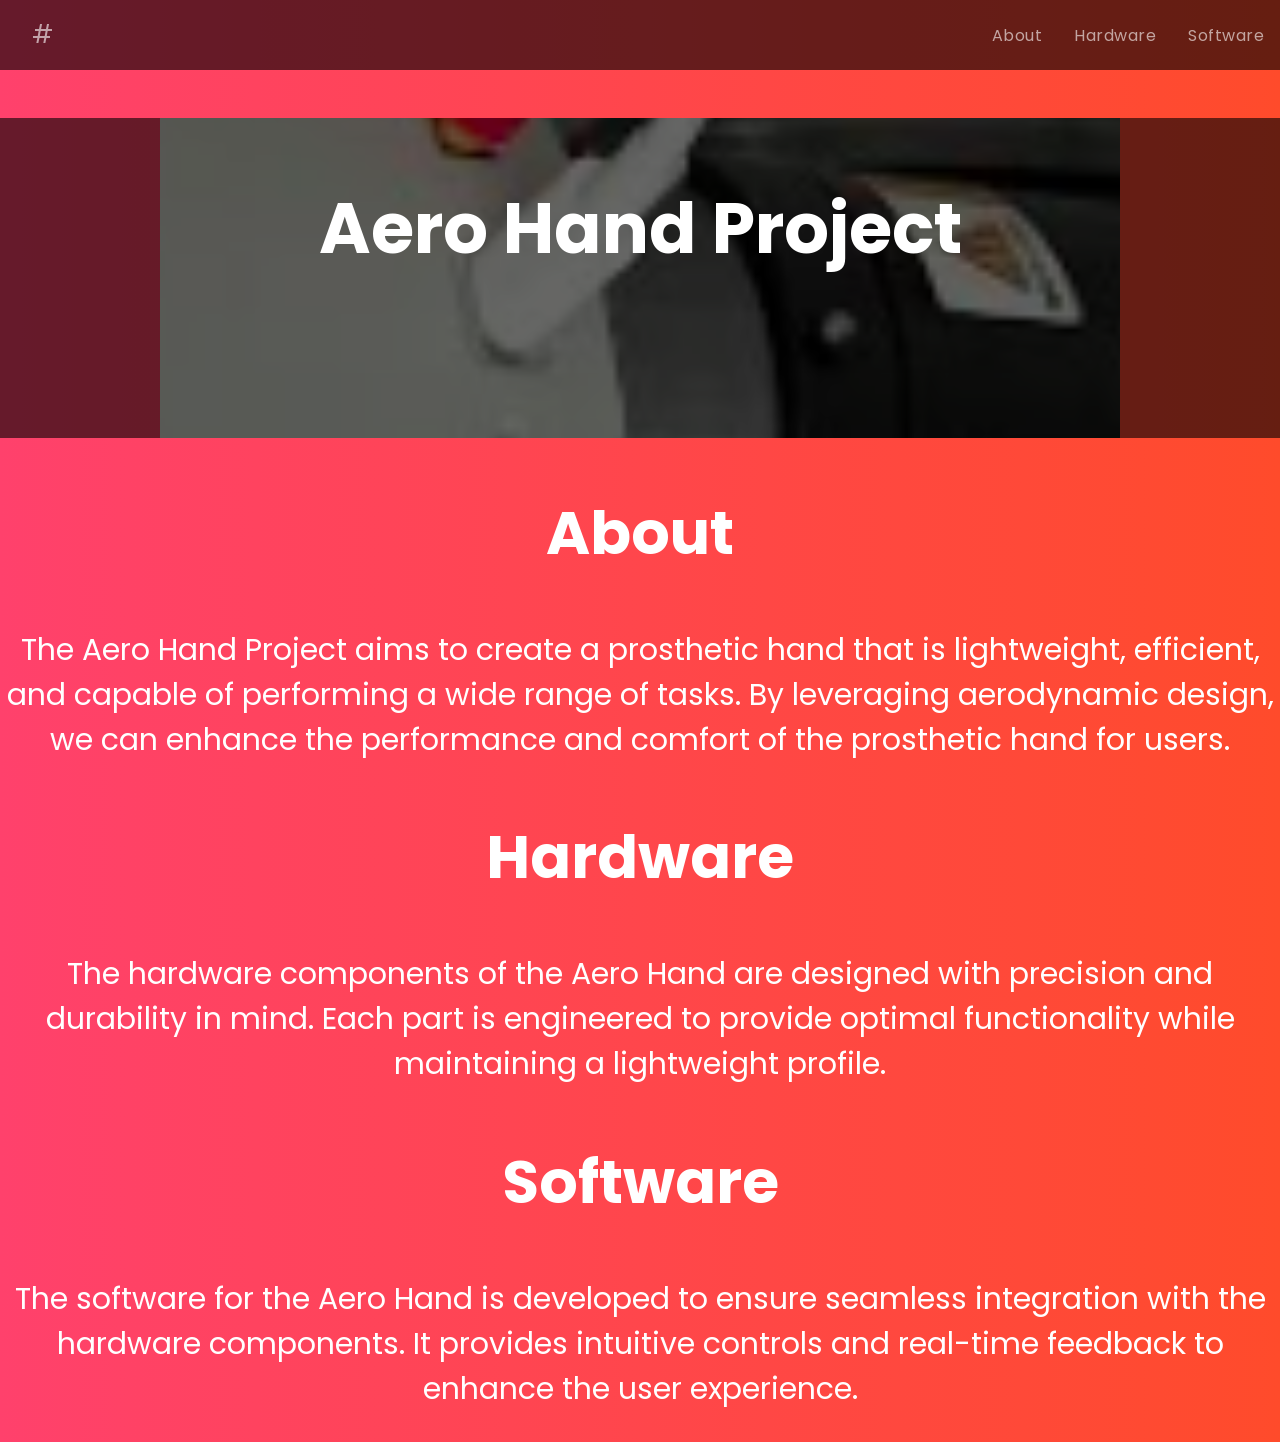
==== website/index.html @ 08313e7b "Create website" ====
<!DOCTYPE html>
<html lang="en">

<head>
    <meta charset="UTF-8">
    <meta name="viewport" content="width=device-width, initial-scale=1.0">
    <title>Aero Hand Project</title>

    <link rel="preconnect" href="https://fonts.googleapis.com">
    <link rel="preconnect" href="https://fonts.gstatic.com" crossorigin>
    <link
        href="https://fonts.googleapis.com/css2?family=Poppins:ital,wght@0,100;0,200;0,300;0,400;0,500;0,600;0,700;0,800;0,900;1,100;1,200;1,300;1,400;1,500;1,600;1,700;1,800;1,900&display=swap"
        rel="stylesheet">

    <link rel="stylesheet" href="./public/styles.css">
</head>

<body>
    <nav class="navbar">
        <a href="#" class="logo">#</a>

        <div class="hamburger">
            <div class="bar bar-one"></div>
            <div class="bar bar-two"></div>
            <div class="bar bar-three"></div>
        </div>

        <div class="navbar-links">
            <ul>
                <li><a href="#about" class="nav-link">About</a></li>
                <li><a href="#hardware" class="nav-link">Hardware</a></li>
                <li><a href="#software" class="nav-link ">Software</a></li>
            </ul>
        </div>
    </nav>

    <div class="body-container">
        <section class="head-container">
            <h1>Aero Hand Project</h1>
        </section>

        <section class="content-container" id="about">
            <h2>About</h2>
            <p>The Aero Hand Project aims to create a prosthetic hand that is lightweight, efficient, and capable of
                performing a wide range of tasks. By leveraging aerodynamic design, we can enhance the performance and
                comfort of the prosthetic hand for users.</p>
        </section>

        <section class="content-container" id="hardware">
            <h2>Hardware</h2>
            <p>The hardware components of the Aero Hand are designed with precision and durability in mind. Each part is
                engineered to provide optimal functionality while maintaining a lightweight profile.</p>
        </section>

        <section class="content-container" id="software">
            <h2>Software</h2>
            <p>The software for the Aero Hand is developed to ensure seamless integration with the hardware components.
                It provides intuitive controls and real-time feedback to enhance the user experience.</p>
        </section>
    </div>
</body>

</html>
---- website/public/styles.css ----
body {
  text-align: center;
  margin: 0;
  background: linear-gradient(to right, rgb(255, 65, 108), rgb(255, 75, 43));
  color: #fff;
  overflow-x: hidden;
  font-family: "Poppins", sans-serif;
}

.body-container {
  position: relative;
}

h1 {
  font-size: 7ch;
}

h2 {
  font-size: 6ch;
}

h3 {
  font-size: 3.5ch;
}

p {
  font-size: 3ch;
}

a {
  text-decoration: none;
}

.bold {
  font-weight: 600;
}

a.btn {
  padding: 0.5rem;
  border-radius: 0.5rem;
  transition: background 300ms ease-in;
}

.navbar {
  padding: 1rem 0;
  position: sticky;
  top: 0;
  left: 0;
  right: 0;
  z-index: 100;
  margin-bottom: 3rem;
  display: flex;
  justify-content: space-between;
  align-items: center;
  color: rgba(255, 255, 255, 0.6);
  background-color: rgba(0, 0, 0, 0.6);
}
.navbar .logo {
  font-size: 2.5ch;
  margin: 0 2rem;
  color: rgba(255, 255, 255, 0.6);
}
.navbar .logo:hover {
  color: #fff;
}
.navbar .logo:active {
  color: rgba(255, 255, 255, 0.6);
}
.navbar .navbar-links ul {
  margin: 0;
  padding: 0;
  display: flex;
}
.navbar .navbar-links ul li {
  letter-spacing: 0.5px;
  list-style: none;
}
.navbar .navbar-links ul li.active a {
  color: #fff;
}
.navbar .navbar-links ul li a {
  color: rgba(255, 255, 255, 0.6);
  padding: 0 1rem;
  transition: color 100ms ease-in;
}
.navbar .navbar-links ul li a:hover {
  color: #fff;
}

.hamburger {
  cursor: pointer;
  position: absolute;
  top: 1.3rem;
  right: 2rem;
  display: none;
  flex-direction: column;
  justify-content: space-between;
  width: 28px;
  height: 21px;
}
.hamburger .bar {
  height: 3px;
  width: 100%;
  background: rgba(255, 255, 255, 0.5);
}

@media (max-width: 1024px) {
  .hamburger {
    display: flex;
  }
  .navbar {
    flex-direction: column;
    align-items: flex-start;
  }
  .navbar-links {
    display: none;
    width: 100%;
  }
  .navbar-links ul {
    flex-direction: column;
    width: 100%;
  }
  .navbar-links ul li {
    letter-spacing: 0.5cm;
    text-align: center;
    margin: 0.5rem 0;
  }
  .navbar-links.burger-active {
    display: flex;
  }
}
.head-container {
  width: 100%;
  height: 20rem;
  position: relative;
  overflow: hidden;
}
.head-container::before {
  content: "";
  position: absolute;
  /* make very large so rotation covers all aspect ratios and view widths */
  top: -100%;
  left: -100%;
  width: 300%;
  height: 300%;
  background-image: url("./img/hand.png");
  background-repeat: no-repeat;
  background-size: cover;
  background-position: center center;
  transform: rotate(90deg);
  transform-origin: center;
  z-index: 0;
  pointer-events: none;
  will-change: transform;
}
.head-container {
  /* dark overlay above the image */
}
.head-container::after {
  content: "";
  position: absolute;
  inset: 0;
  background: rgba(0, 0, 0, 0.6);
  z-index: 1;
  pointer-events: none;
}
.head-container {
  /* ensure direct children render above the overlay */
}
.head-container > * {
  position: relative;
  z-index: 2;
}/*# sourceMappingURL=styles.css.map */
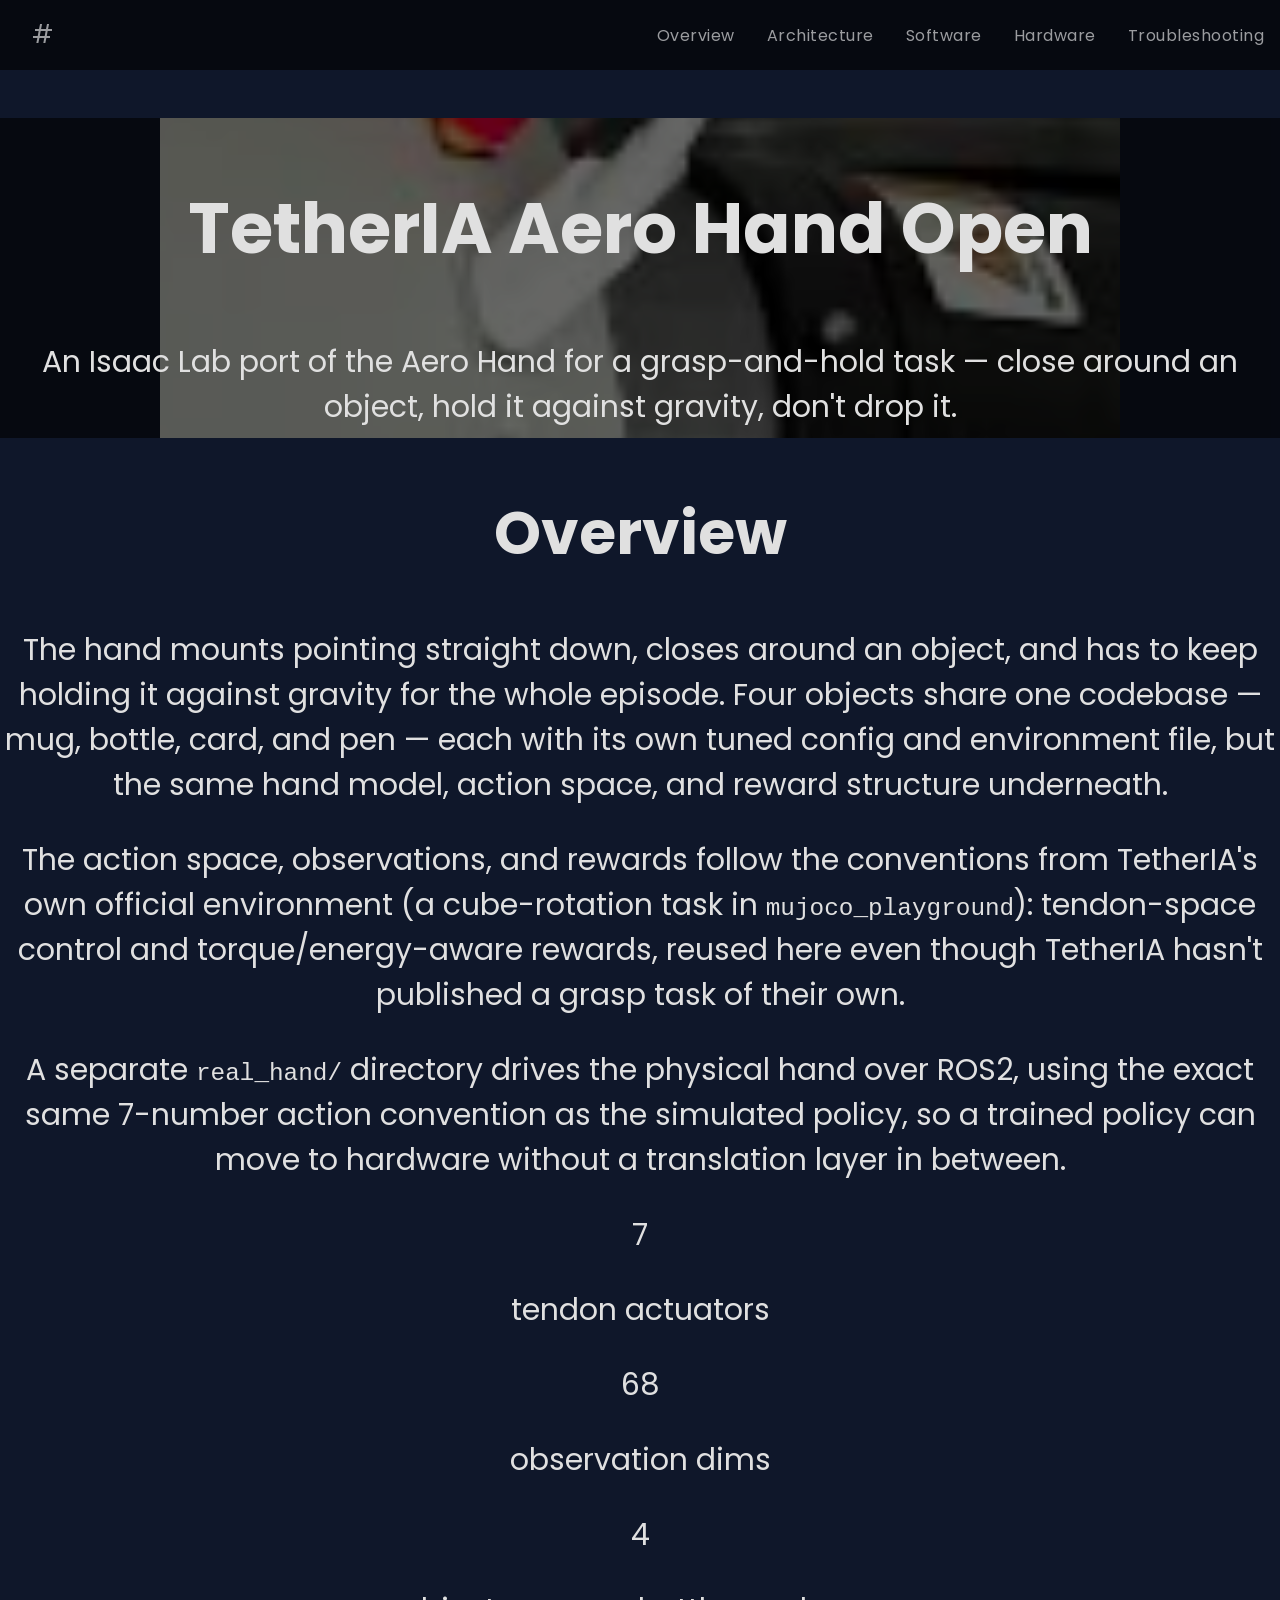
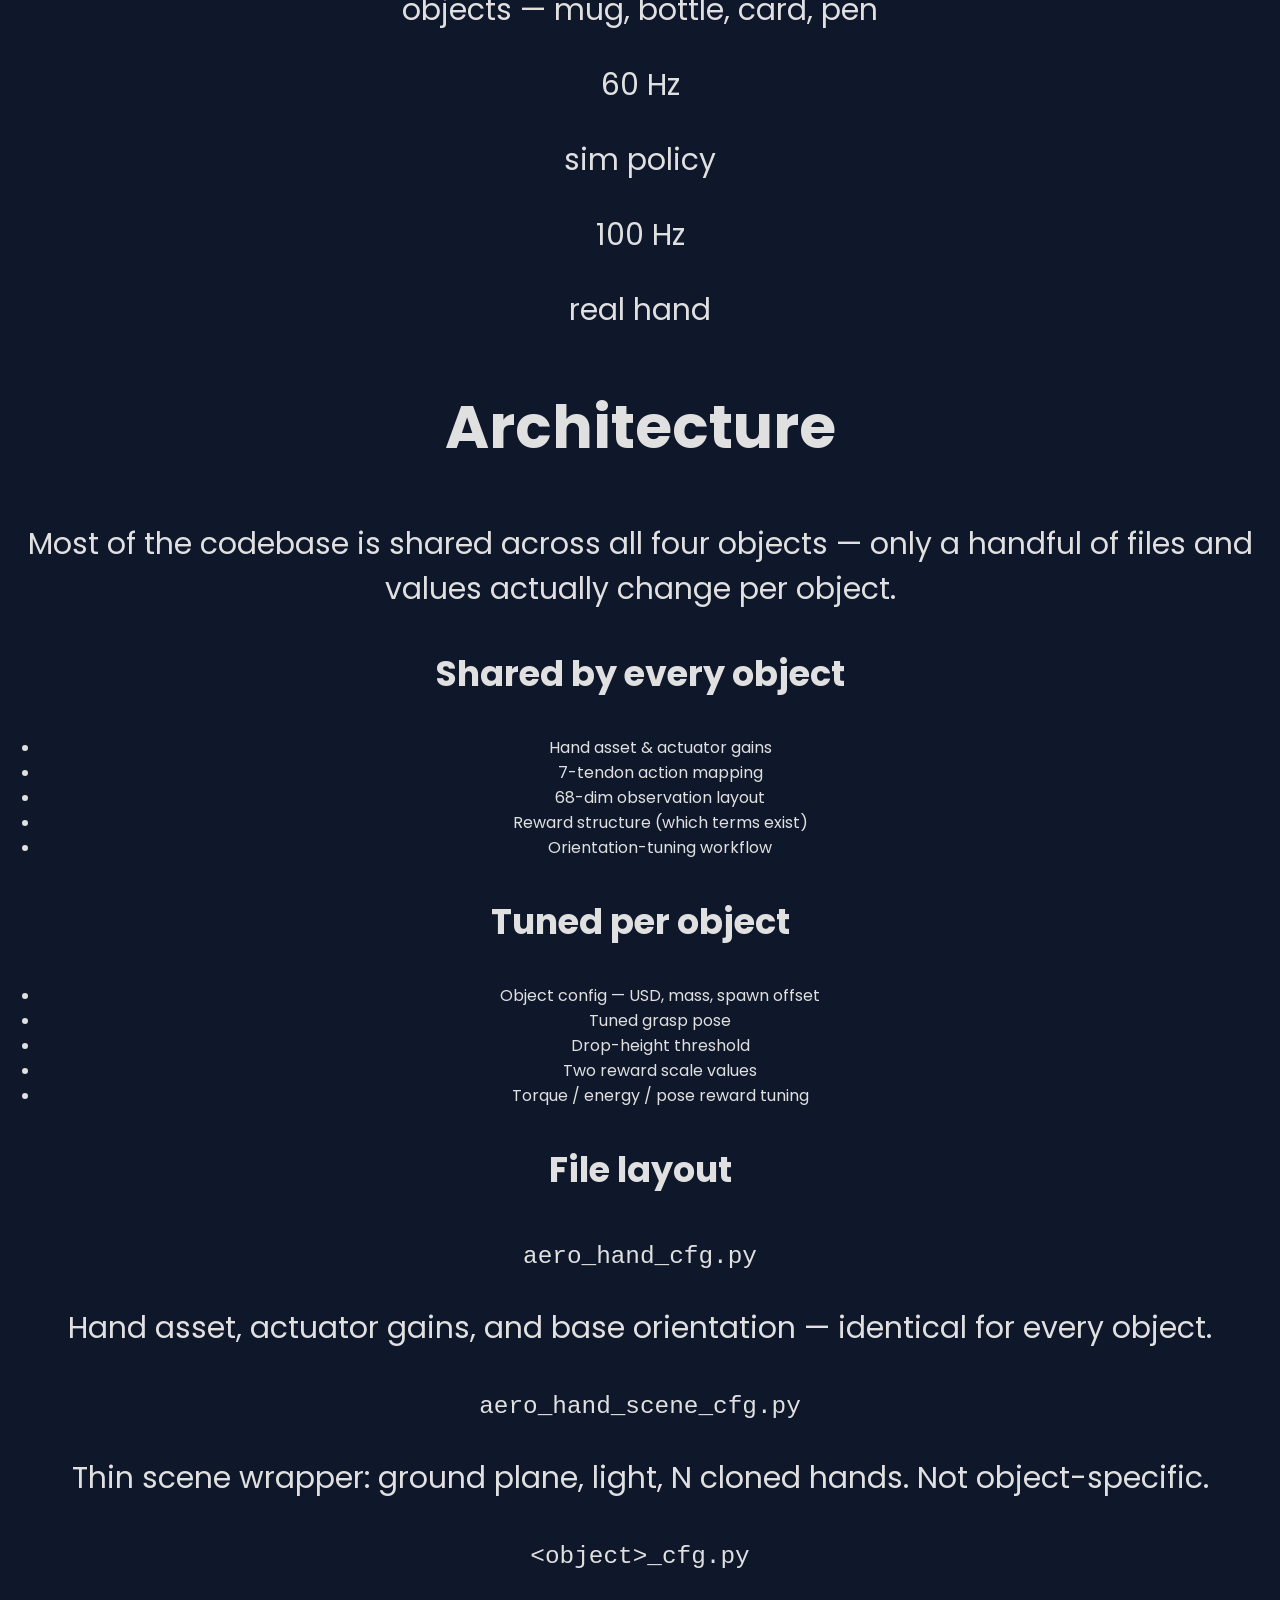
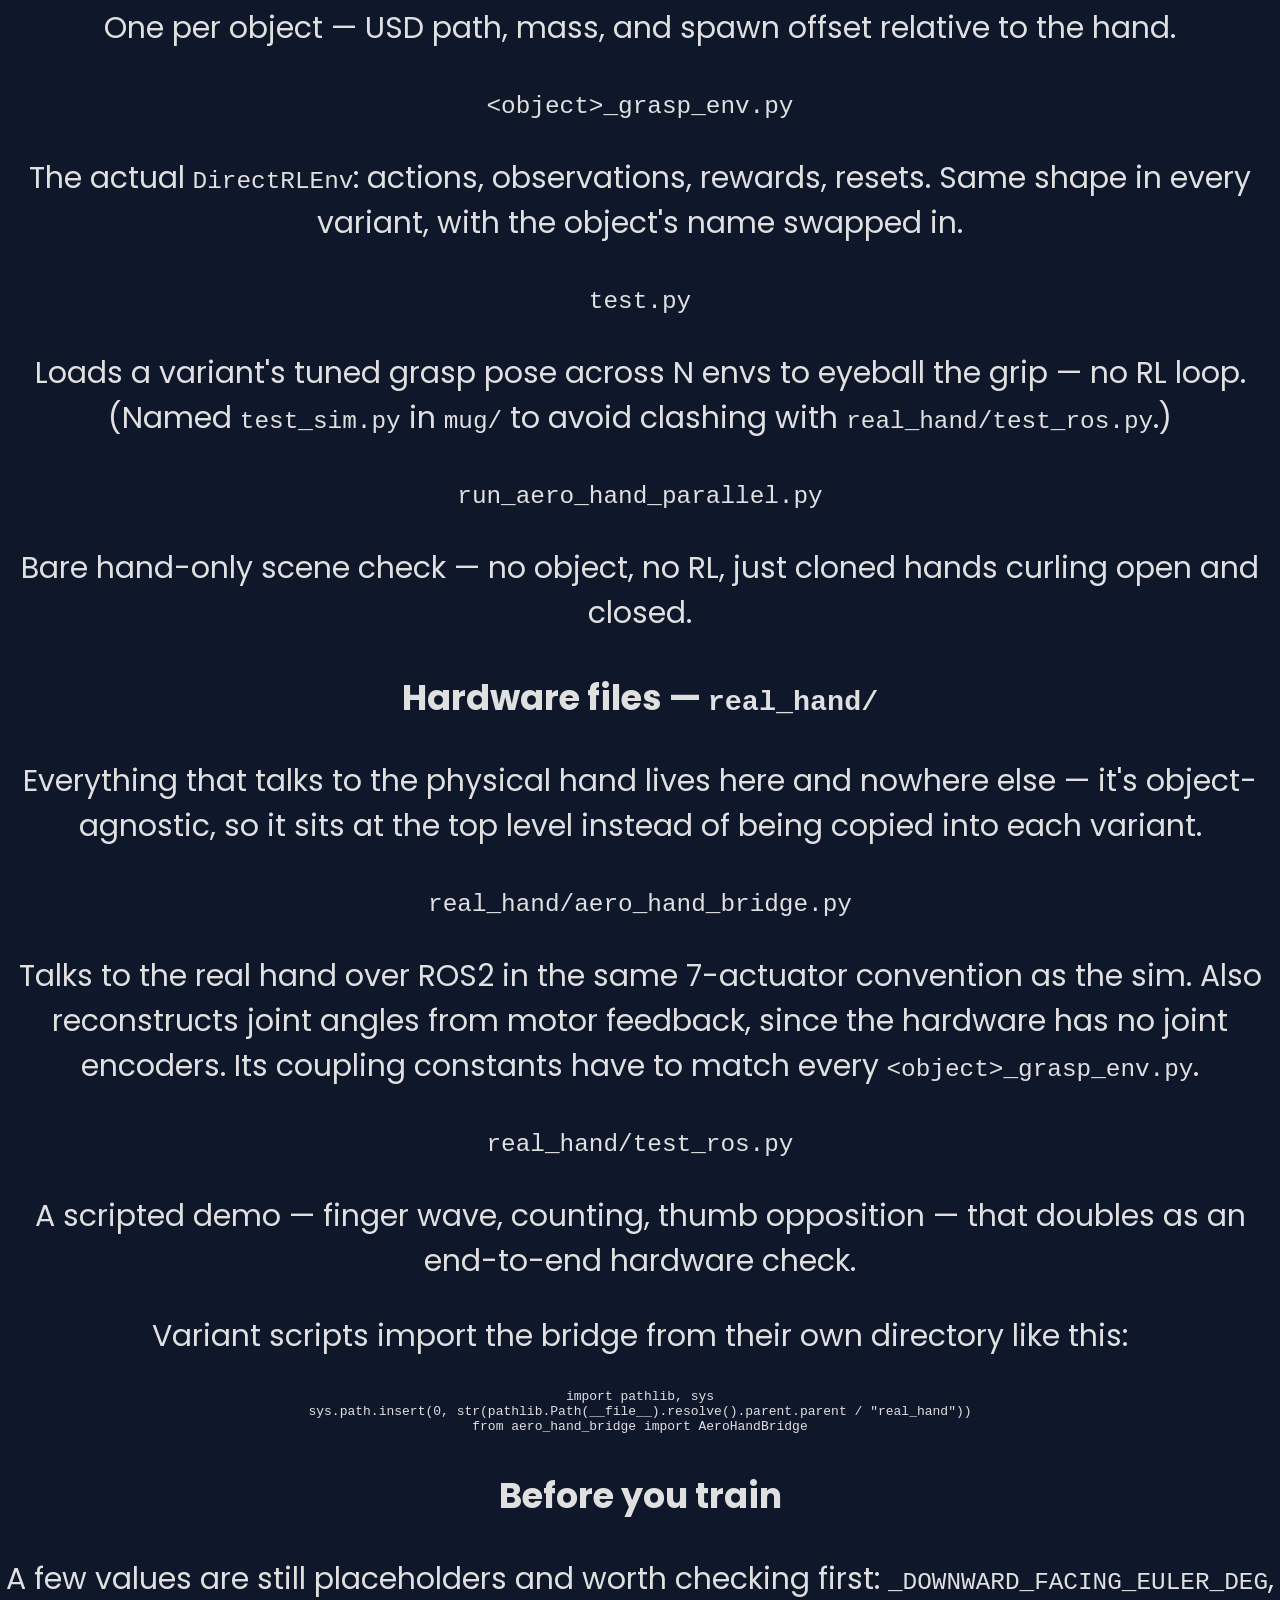
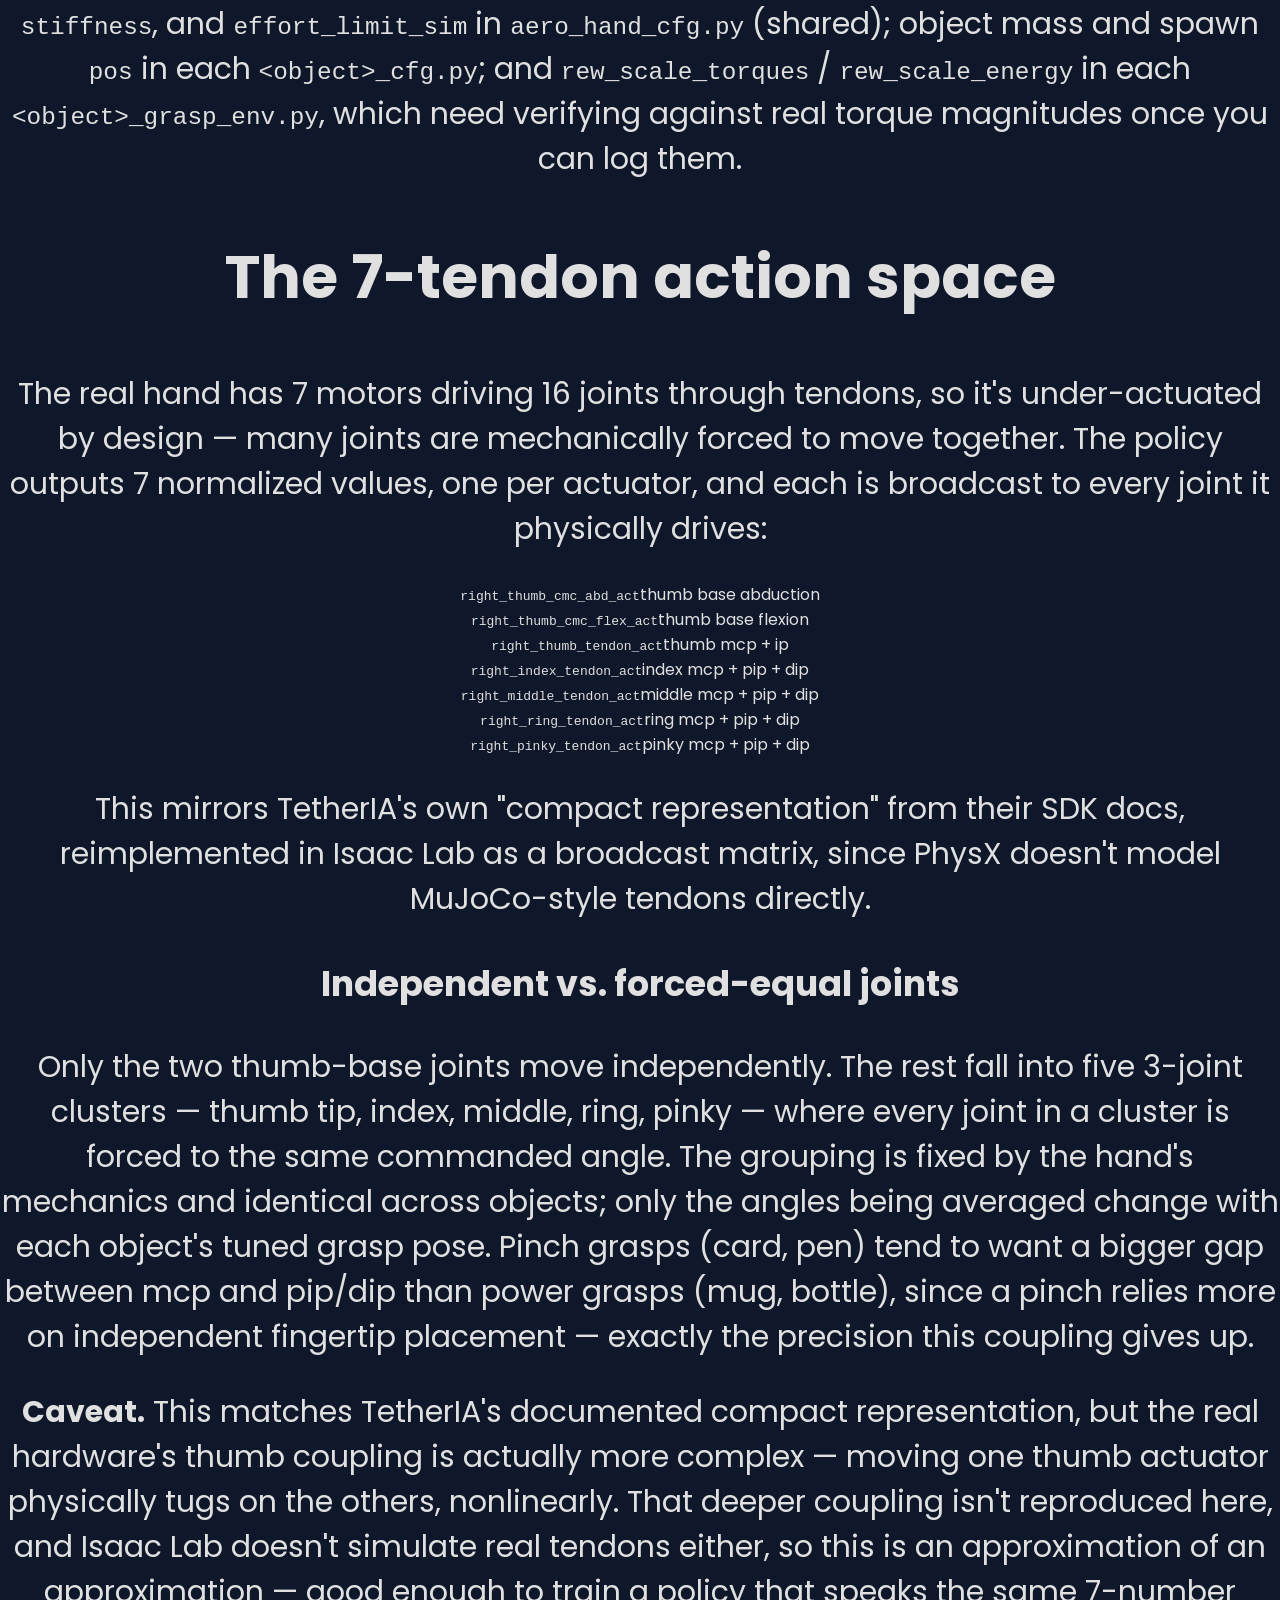
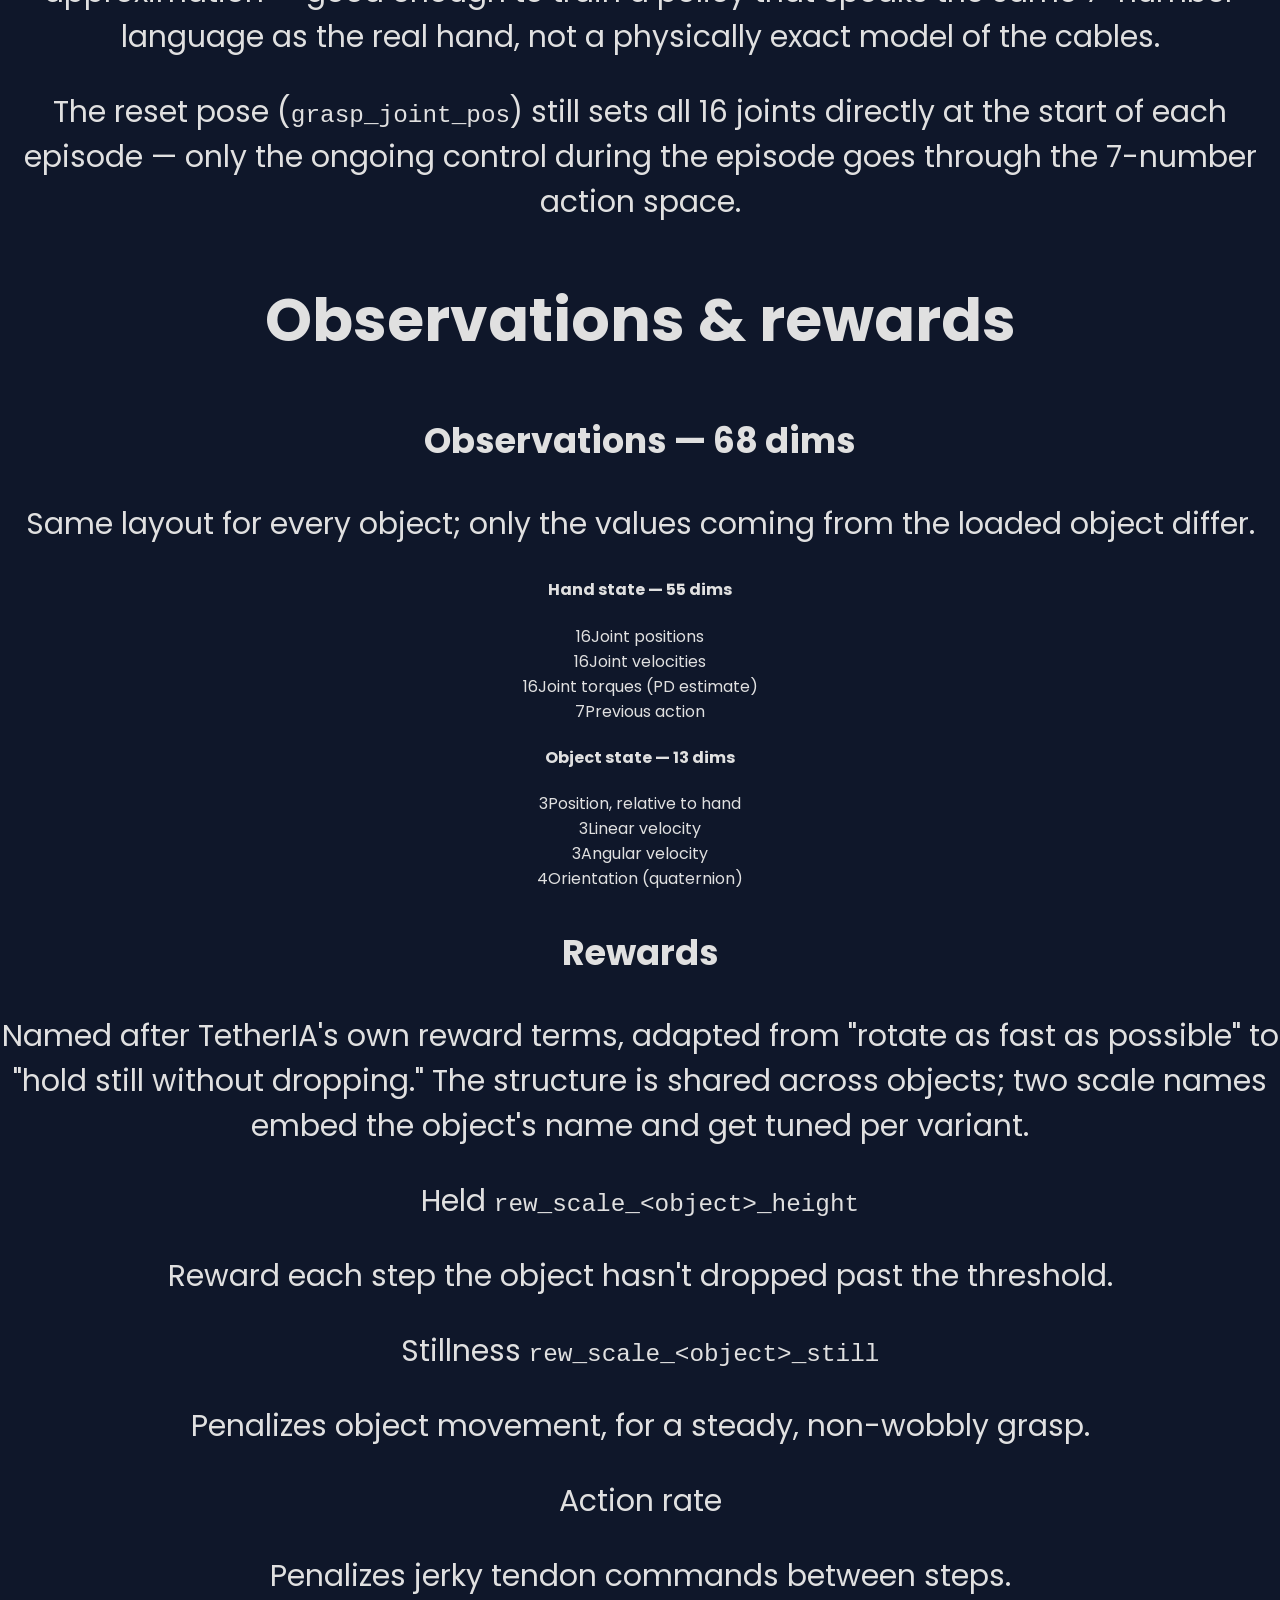
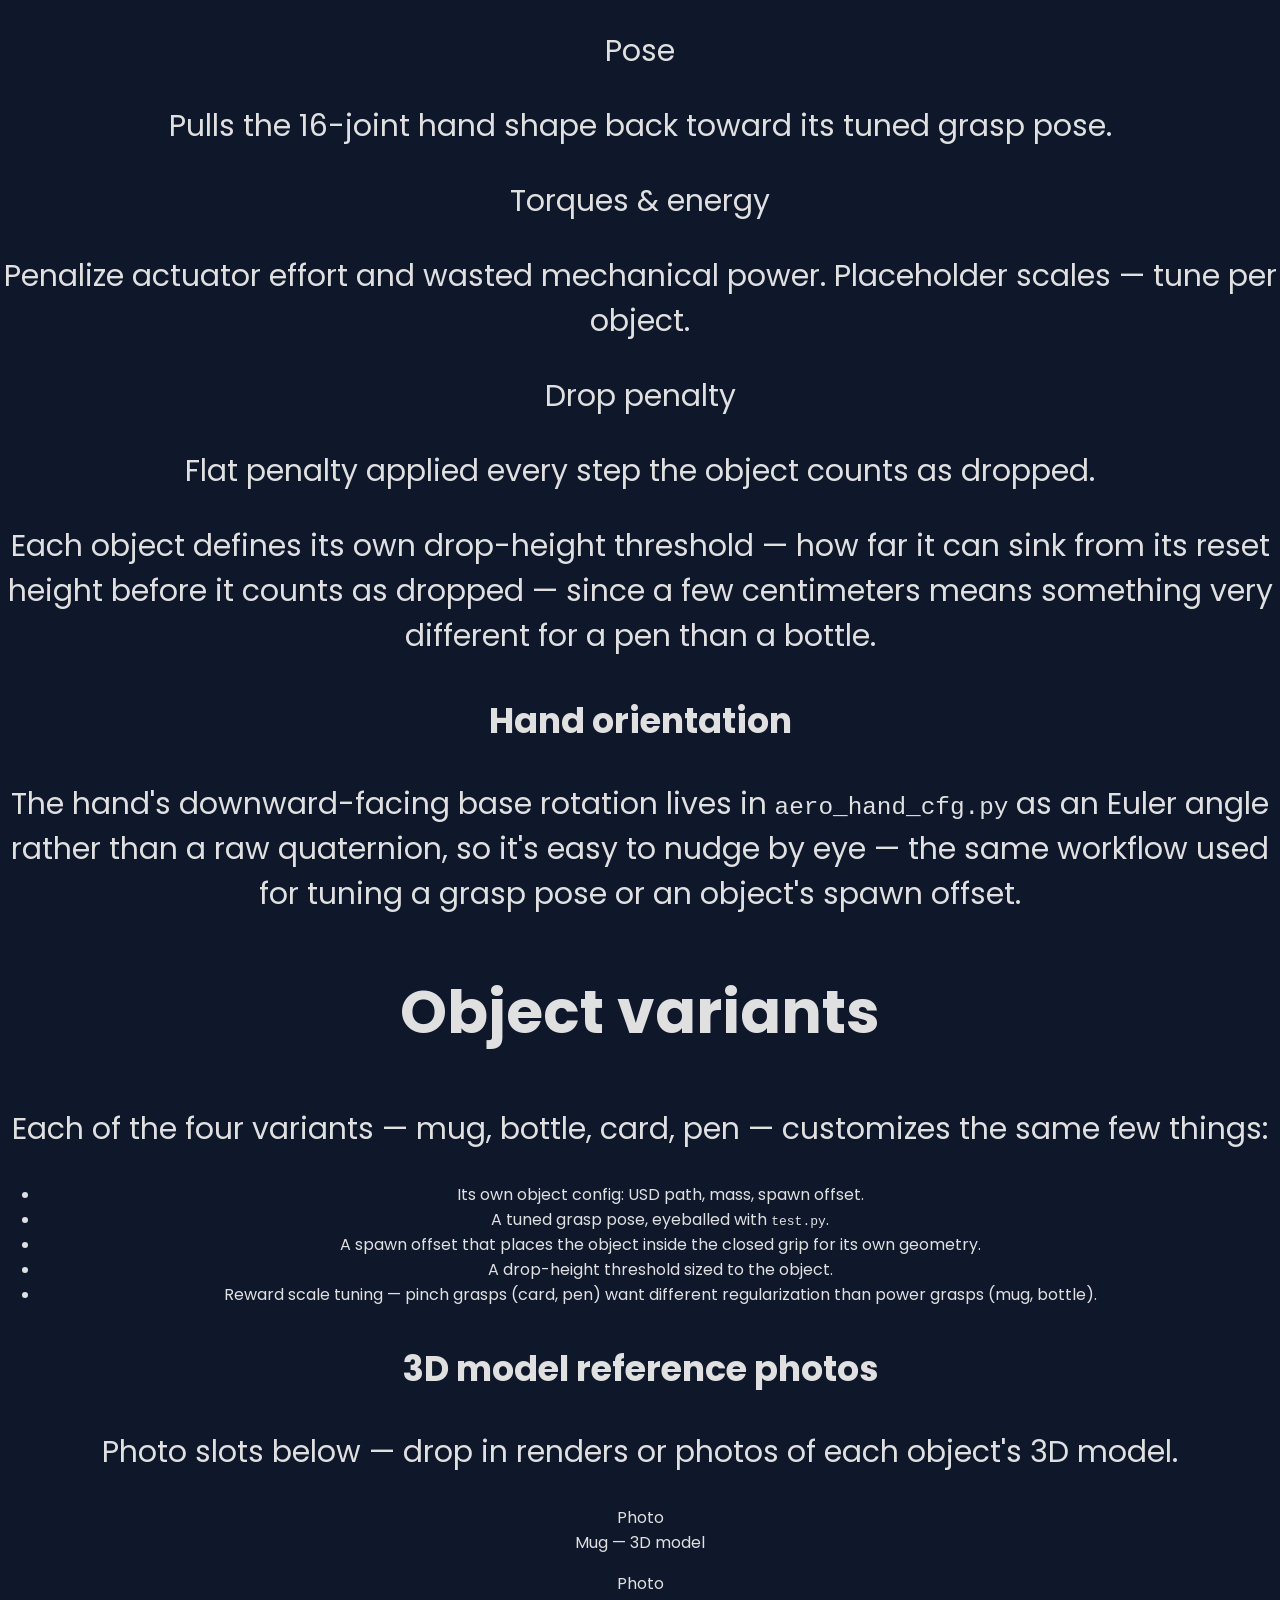
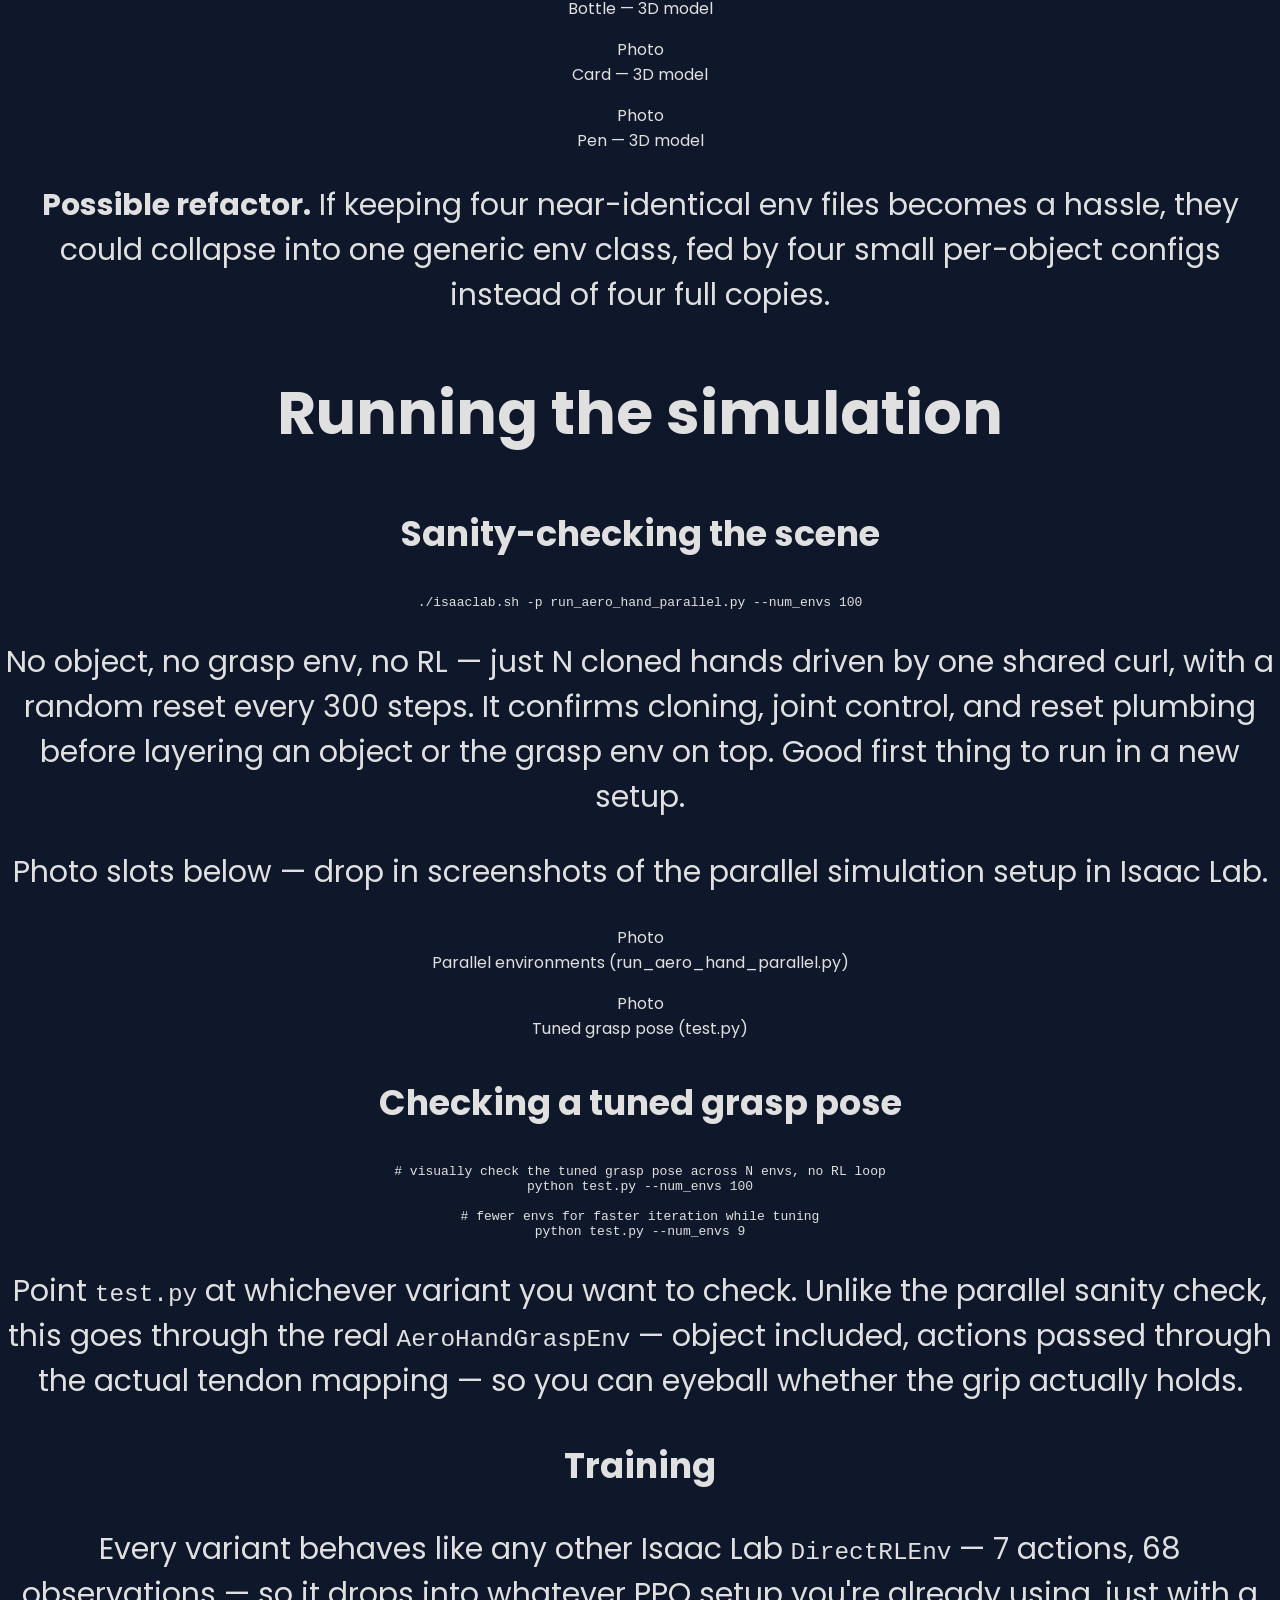
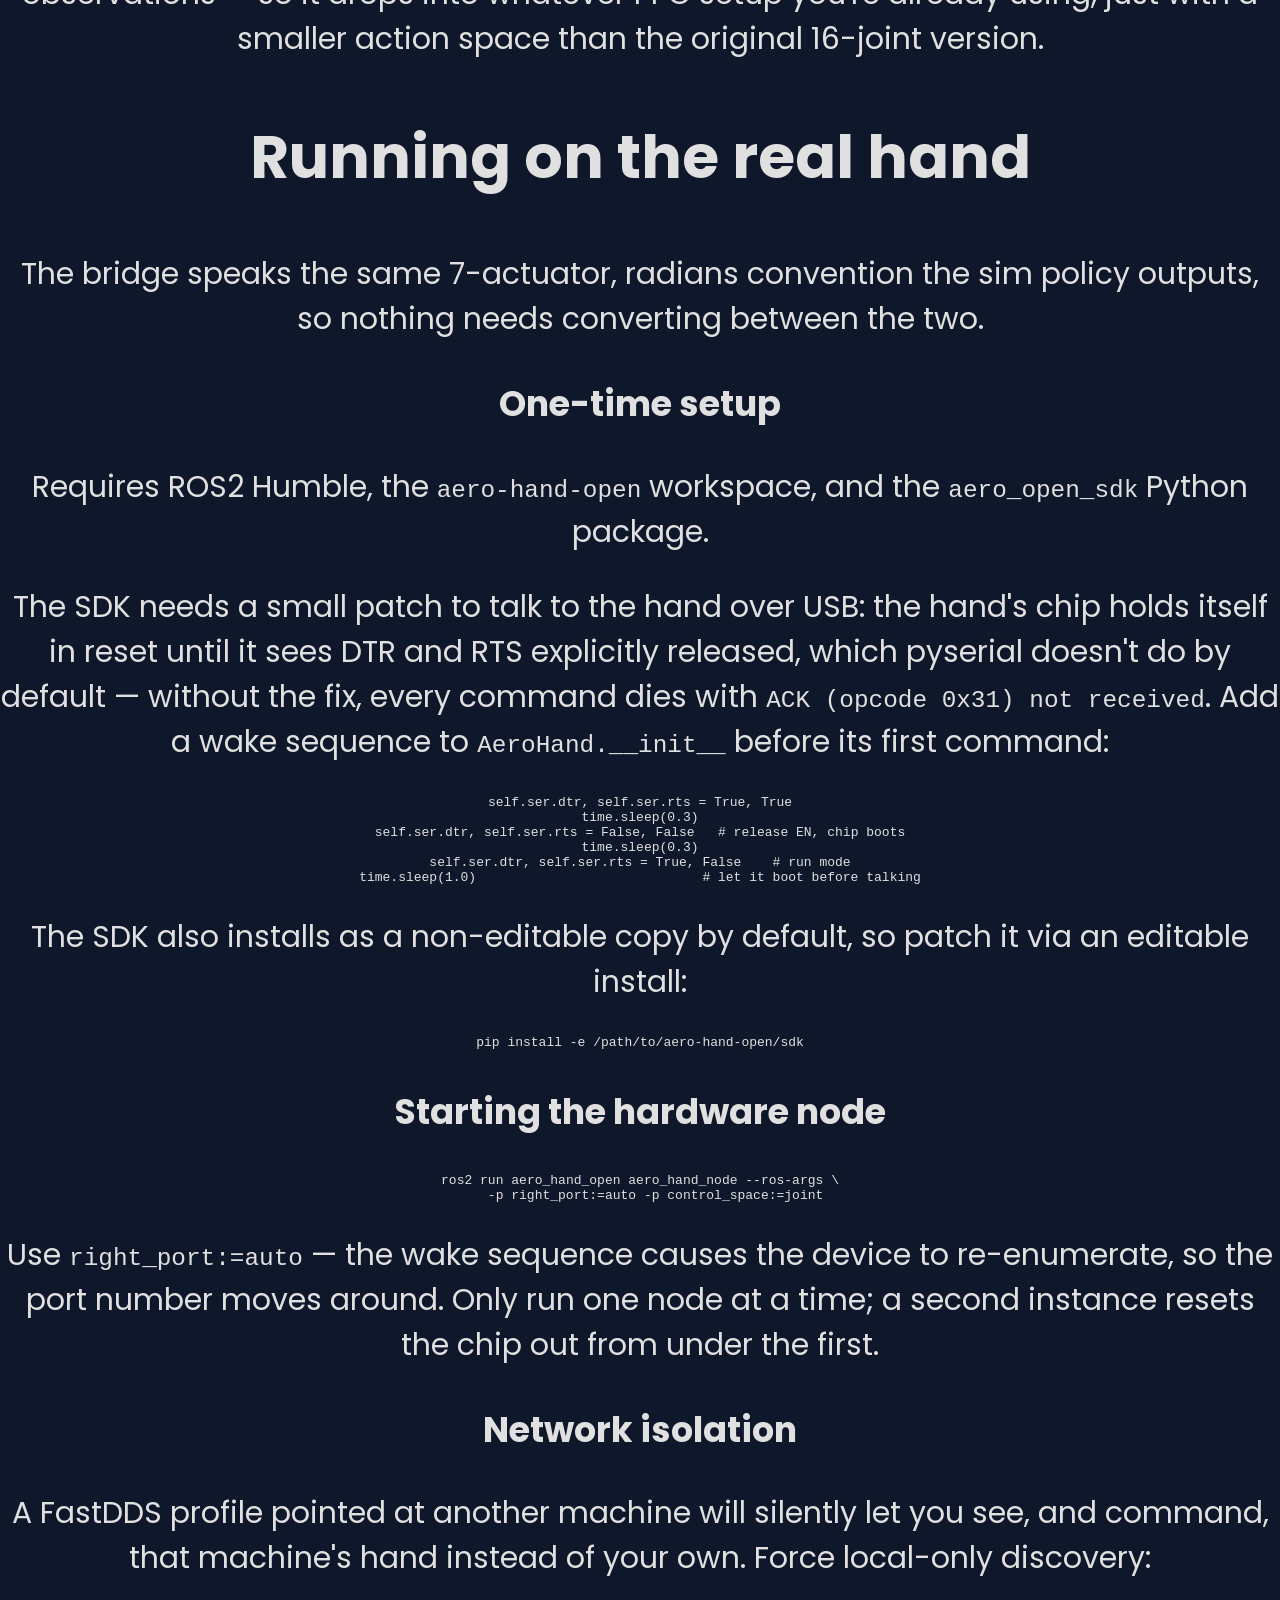
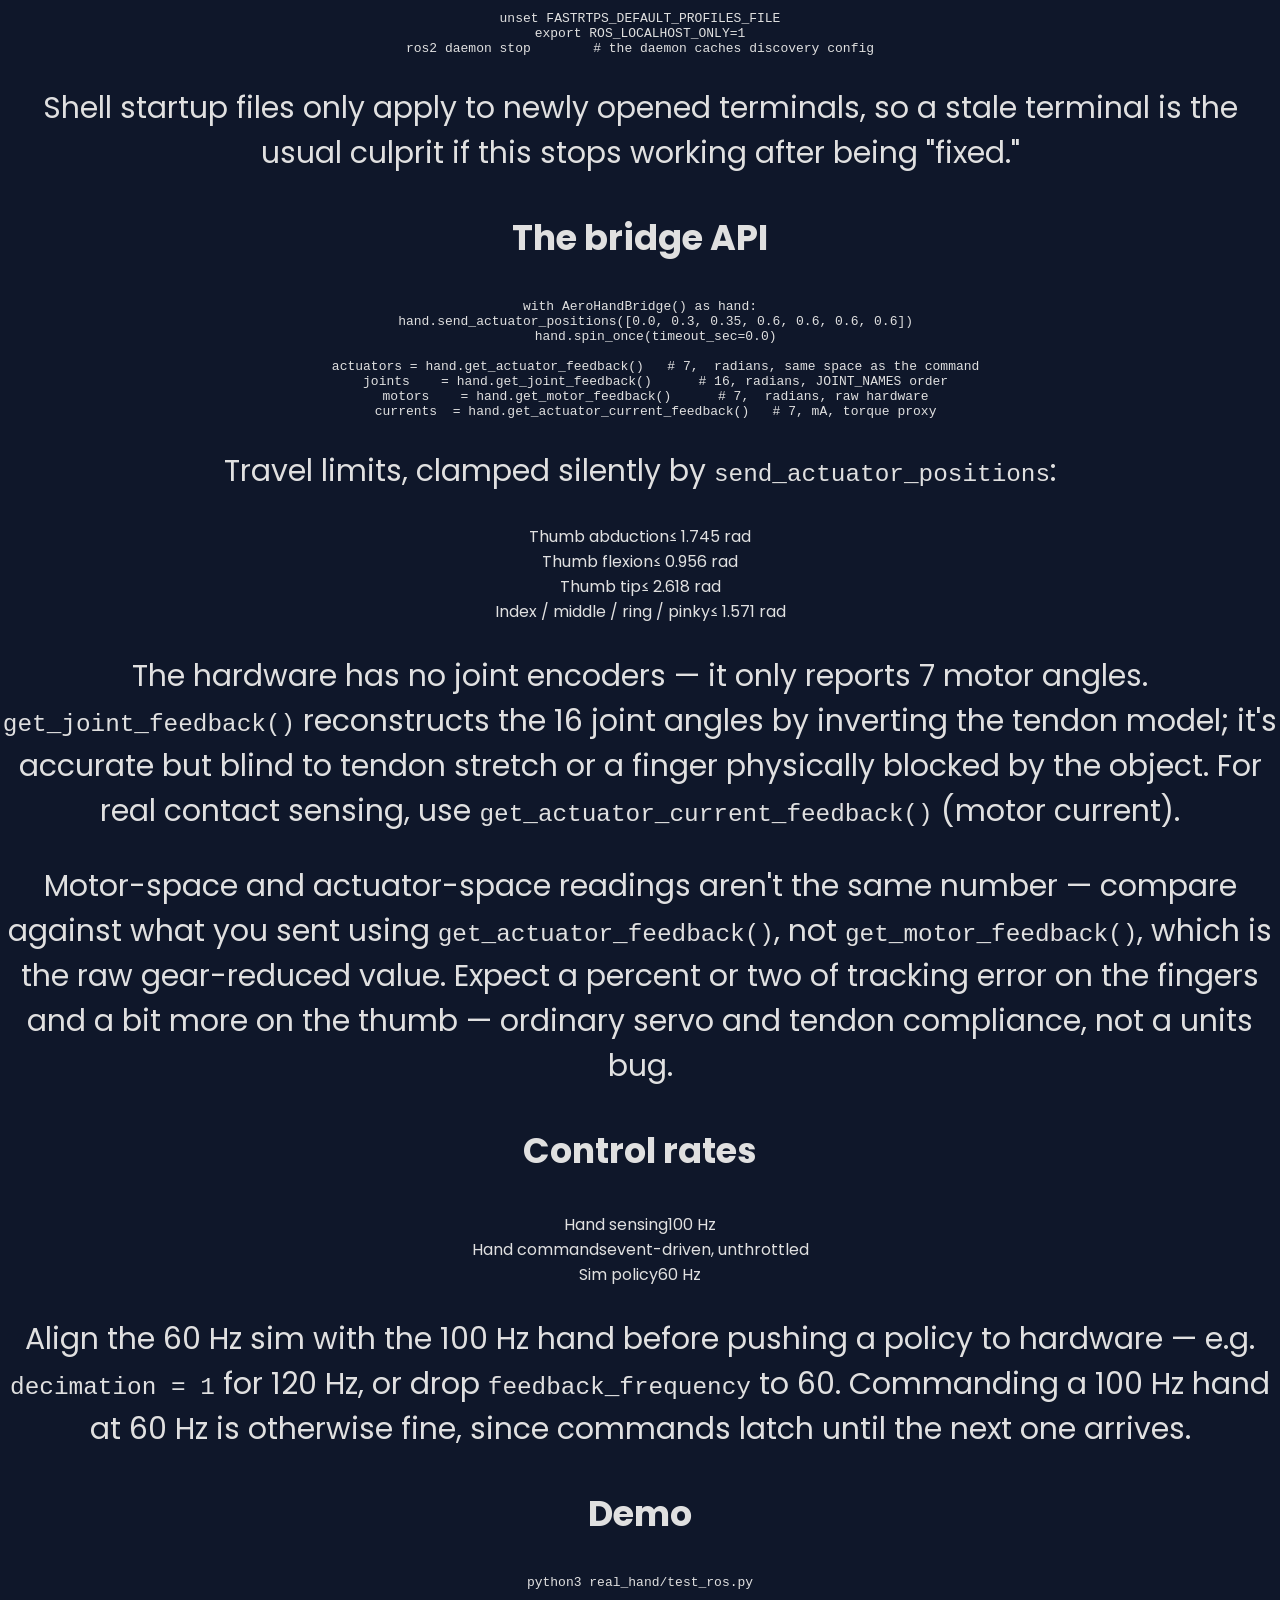
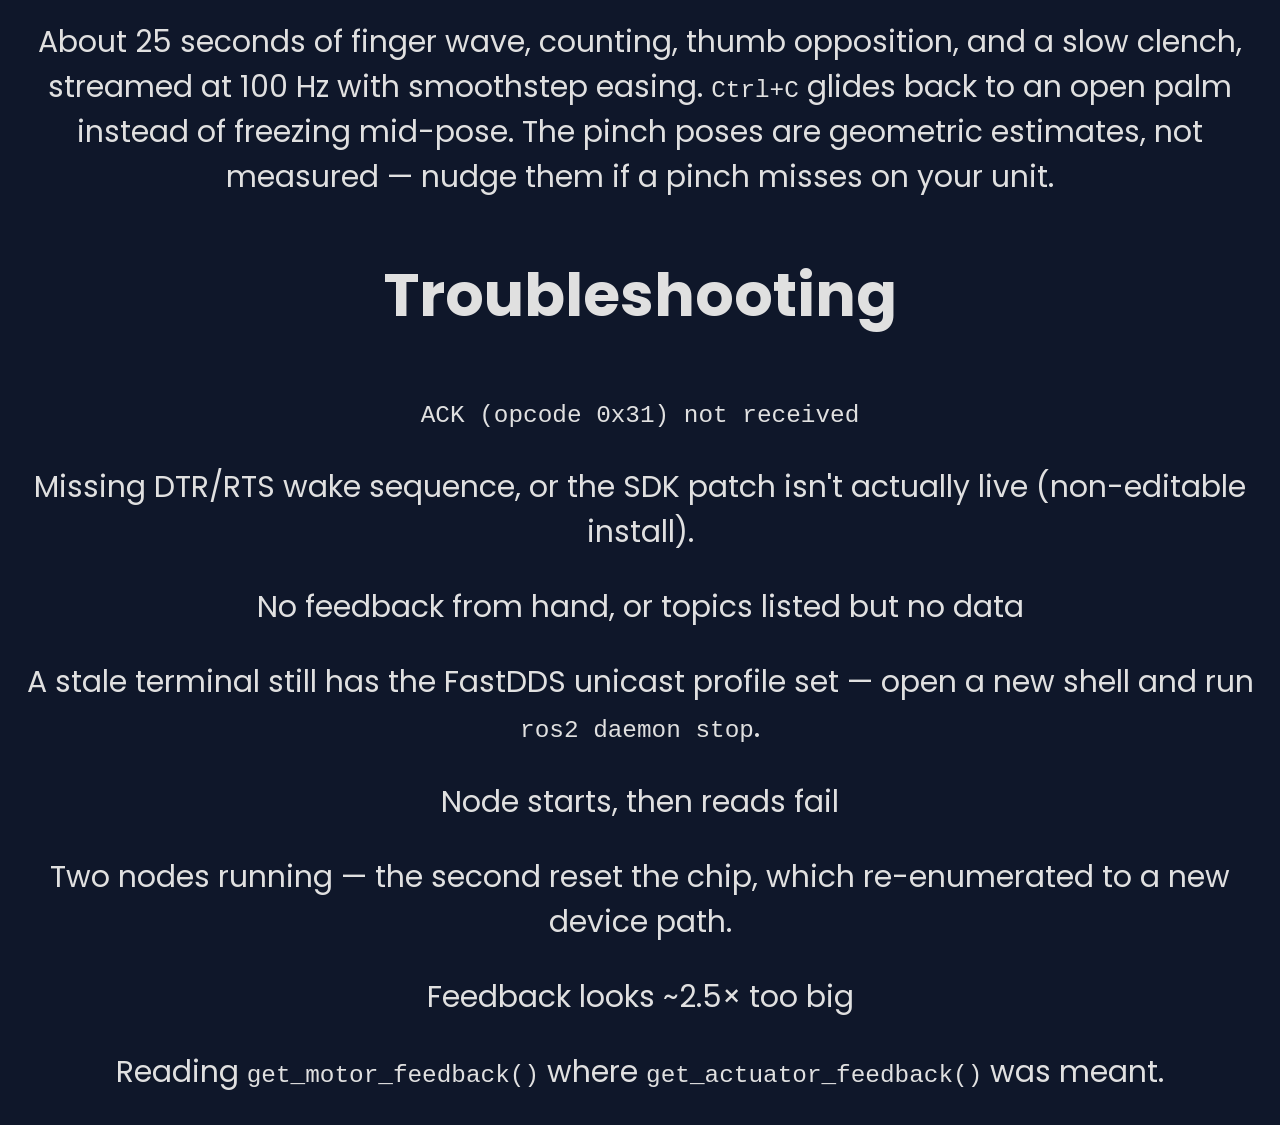
==== commit 60084799: "Add barebones text" ====
--- a/website/index.html
+++ b/website/index.html
@@ -4,7 +4,8 @@
 <head>
     <meta charset="UTF-8">
     <meta name="viewport" content="width=device-width, initial-scale=1.0">
-    <title>Aero Hand Project</title>
+    <meta name="description" content="Documentation for the TetherIA Aero Hand Open Isaac Lab grasp-and-hold project.">
+    <title>TetherIA Aero Hand Open — Documentation</title>
 
     <link rel="preconnect" href="https://fonts.googleapis.com">
     <link rel="preconnect" href="https://fonts.gstatic.com" crossorigin>
@@ -17,7 +18,7 @@
 
 <body>
     <nav class="navbar">
-        <a href="#" class="logo">#</a>
+        <a href="#top" class="logo">#</a>
 
         <div class="hamburger">
             <div class="bar bar-one"></div>
@@ -27,37 +28,483 @@
 
         <div class="navbar-links">
             <ul>
-                <li><a href="#about" class="nav-link">About</a></li>
+                <li><a href="#overview" class="nav-link">Overview</a></li>
+                <li><a href="#architecture" class="nav-link">Architecture</a></li>
+                <!-- <li><a href="#action-space" class="nav-link">Action Space</a></li>
+                <li><a href="#observations-rewards" class="nav-link">Observations &amp; Rewards</a></li>
+                <li><a href="#objects" class="nav-link">Objects</a></li>
+                <li><a href="#simulation" class="nav-link">Simulation</a></li> -->
+                <li><a href="#software" class="nav-link">Software</a></li>
                 <li><a href="#hardware" class="nav-link">Hardware</a></li>
-                <li><a href="#software" class="nav-link ">Software</a></li>
+                <li><a href="#troubleshooting" class="nav-link">Troubleshooting</a></li>
             </ul>
         </div>
     </nav>
 
     <div class="body-container">
-        <section class="head-container">
-            <h1>Aero Hand Project</h1>
-        </section>
-
-        <section class="content-container" id="about">
-            <h2>About</h2>
-            <p>The Aero Hand Project aims to create a prosthetic hand that is lightweight, efficient, and capable of
-                performing a wide range of tasks. By leveraging aerodynamic design, we can enhance the performance and
-                comfort of the prosthetic hand for users.</p>
+
+        <section class="head-container" id="top">
+            <h1>TetherIA Aero Hand Open</h1>
+            <p class="subtitle">An Isaac Lab port of the Aero Hand for a grasp-and-hold task — close around an object,
+                hold it against gravity, don't drop it.</p>
+        </section>
+
+        <section class="content-container" id="overview">
+            <h2>Overview</h2>
+            <p>The hand mounts pointing straight down, closes around an object, and has to keep holding it against
+                gravity for the whole episode. Four objects share one codebase — mug, bottle, card, and pen — each with
+                its own tuned config and environment file, but the same hand model, action space, and reward structure
+                underneath.</p>
+            <p>The action space, observations, and rewards follow the conventions from TetherIA's own official
+                environment (a cube-rotation task in <code>mujoco_playground</code>): tendon-space control and
+                torque/energy-aware rewards, reused here even though TetherIA hasn't published a grasp task of their
+                own.</p>
+            <p>A separate <code>real_hand/</code> directory drives the physical hand over ROS2, using the exact same
+                7-number action convention as the simulated policy, so a trained policy can move to hardware without a
+                translation layer in between.</p>
+
+            <div class="stat-row">
+                <div class="stat">
+                    <p class="stat-value">7</p>
+                    <p class="stat-label">tendon actuators</p>
+                </div>
+                <div class="stat">
+                    <p class="stat-value">68</p>
+                    <p class="stat-label">observation dims</p>
+                </div>
+                <div class="stat">
+                    <p class="stat-value">4</p>
+                    <p class="stat-label">objects — mug, bottle, card, pen</p>
+                </div>
+                <div class="stat">
+                    <p class="stat-value">60 Hz</p>
+                    <p class="stat-label">sim policy</p>
+                </div>
+                <div class="stat">
+                    <p class="stat-value">100 Hz</p>
+                    <p class="stat-label">real hand</p>
+                </div>
+            </div>
+        </section>
+
+        <section class="content-container" id="architecture">
+            <h2>Architecture</h2>
+            <p>Most of the codebase is shared across all four objects — only a handful of files and values actually
+                change per object.</p>
+
+            <div class="compare-grid">
+                <div class="compare-col">
+                    <h3>Shared by every object</h3>
+                    <ul>
+                        <li>Hand asset &amp; actuator gains</li>
+                        <li>7-tendon action mapping</li>
+                        <li>68-dim observation layout</li>
+                        <li>Reward structure (which terms exist)</li>
+                        <li>Orientation-tuning workflow</li>
+                    </ul>
+                </div>
+                <div class="compare-col">
+                    <h3>Tuned per object</h3>
+                    <ul>
+                        <li>Object config — USD, mass, spawn offset</li>
+                        <li>Tuned grasp pose</li>
+                        <li>Drop-height threshold</li>
+                        <li>Two reward scale values</li>
+                        <li>Torque / energy / pose reward tuning</li>
+                    </ul>
+                </div>
+            </div>
+
+            <h3>File layout</h3>
+            <div class="file-list">
+                <div class="file-item">
+                    <p class="file-name"><code>aero_hand_cfg.py</code></p>
+                    <p class="file-desc">Hand asset, actuator gains, and base orientation — identical for every object.
+                    </p>
+                </div>
+                <div class="file-item">
+                    <p class="file-name"><code>aero_hand_scene_cfg.py</code></p>
+                    <p class="file-desc">Thin scene wrapper: ground plane, light, N cloned hands. Not object-specific.
+                    </p>
+                </div>
+                <div class="file-item">
+                    <p class="file-name"><code>&lt;object&gt;_cfg.py</code></p>
+                    <p class="file-desc">One per object — USD path, mass, and spawn offset relative to the hand.</p>
+                </div>
+                <div class="file-item">
+                    <p class="file-name"><code>&lt;object&gt;_grasp_env.py</code></p>
+                    <p class="file-desc">The actual <code>DirectRLEnv</code>: actions, observations, rewards, resets.
+                        Same shape in every variant, with the object's name swapped in.</p>
+                </div>
+                <div class="file-item">
+                    <p class="file-name"><code>test.py</code></p>
+                    <p class="file-desc">Loads a variant's tuned grasp pose across N envs to eyeball the grip — no RL
+                        loop. (Named <code>test_sim.py</code> in <code>mug/</code> to avoid clashing with
+                        <code>real_hand/test_ros.py</code>.)</p>
+                </div>
+                <div class="file-item">
+                    <p class="file-name"><code>run_aero_hand_parallel.py</code></p>
+                    <p class="file-desc">Bare hand-only scene check — no object, no RL, just cloned hands curling open
+                        and closed.</p>
+                </div>
+            </div>
+
+            <h3>Hardware files — <code>real_hand/</code></h3>
+            <p>Everything that talks to the physical hand lives here and nowhere else — it's object-agnostic, so it sits
+                at the top level instead of being copied into each variant.</p>
+            <div class="file-list">
+                <div class="file-item">
+                    <p class="file-name"><code>real_hand/aero_hand_bridge.py</code></p>
+                    <p class="file-desc">Talks to the real hand over ROS2 in the same 7-actuator convention as the sim.
+                        Also reconstructs joint angles from motor feedback, since the hardware has no joint encoders.
+                        Its coupling constants have to match every <code>&lt;object&gt;_grasp_env.py</code>.</p>
+                </div>
+                <div class="file-item">
+                    <p class="file-name"><code>real_hand/test_ros.py</code></p>
+                    <p class="file-desc">A scripted demo — finger wave, counting, thumb opposition — that doubles as an
+                        end-to-end hardware check.</p>
+                </div>
+            </div>
+
+            <p>Variant scripts import the bridge from their own directory like this:</p>
+            <pre><code>import pathlib, sys
+sys.path.insert(0, str(pathlib.Path(__file__).resolve().parent.parent / "real_hand"))
+from aero_hand_bridge import AeroHandBridge</code></pre>
+
+            <h3>Before you train</h3>
+            <p>A few values are still placeholders and worth checking first: <code>_DOWNWARD_FACING_EULER_DEG</code>,
+                <code>stiffness</code>, and <code>effort_limit_sim</code> in <code>aero_hand_cfg.py</code> (shared);
+                object mass and spawn <code>pos</code> in each <code>&lt;object&gt;_cfg.py</code>; and
+                <code>rew_scale_torques</code> / <code>rew_scale_energy</code> in each
+                <code>&lt;object&gt;_grasp_env.py</code>, which need verifying against real torque magnitudes once you
+                can log them.</p>
+        </section>
+
+        <section class="content-container" id="action-space">
+            <h2>The 7-tendon action space</h2>
+            <p>The real hand has 7 motors driving 16 joints through tendons, so it's under-actuated by design — many
+                joints are mechanically forced to move together. The policy outputs 7 normalized values, one per
+                actuator, and each is broadcast to every joint it physically drives:</p>
+
+            <div class="actuator-map">
+                <div class="actuator-row"><code class="actuator-name">right_thumb_cmc_abd_act</code><span
+                        class="actuator-joints">thumb base abduction</span></div>
+                <div class="actuator-row"><code class="actuator-name">right_thumb_cmc_flex_act</code><span
+                        class="actuator-joints">thumb base flexion</span></div>
+                <div class="actuator-row"><code class="actuator-name">right_thumb_tendon_act</code><span
+                        class="actuator-joints">thumb mcp + ip</span></div>
+                <div class="actuator-row"><code class="actuator-name">right_index_tendon_act</code><span
+                        class="actuator-joints">index mcp + pip + dip</span></div>
+                <div class="actuator-row"><code class="actuator-name">right_middle_tendon_act</code><span
+                        class="actuator-joints">middle mcp + pip + dip</span></div>
+                <div class="actuator-row"><code class="actuator-name">right_ring_tendon_act</code><span
+                        class="actuator-joints">ring mcp + pip + dip</span></div>
+                <div class="actuator-row"><code class="actuator-name">right_pinky_tendon_act</code><span
+                        class="actuator-joints">pinky mcp + pip + dip</span></div>
+            </div>
+
+            <p>This mirrors TetherIA's own "compact representation" from their SDK docs, reimplemented in Isaac Lab as a
+                broadcast matrix, since PhysX doesn't model MuJoCo-style tendons directly.</p>
+
+            <h3>Independent vs. forced-equal joints</h3>
+            <p>Only the two thumb-base joints move independently. The rest fall into five 3-joint clusters — thumb tip,
+                index, middle, ring, pinky — where every joint in a cluster is forced to the same commanded angle. The
+                grouping is fixed by the hand's mechanics and identical across objects; only the angles being averaged
+                change with each object's tuned grasp pose. Pinch grasps (card, pen) tend to want a bigger gap between
+                mcp and pip/dip than power grasps (mug, bottle), since a pinch relies more on independent fingertip
+                placement — exactly the precision this coupling gives up.</p>
+
+            <div class="callout callout-note">
+                <p><strong>Caveat.</strong> This matches TetherIA's documented compact representation, but the real
+                    hardware's thumb coupling is actually more complex — moving one thumb actuator physically tugs on
+                    the others, nonlinearly. That deeper coupling isn't reproduced here, and Isaac Lab doesn't simulate
+                    real tendons either, so this is an approximation of an approximation — good enough to train a policy
+                    that speaks the same 7-number language as the real hand, not a physically exact model of the cables.
+                </p>
+            </div>
+
+            <p>The reset pose (<code>grasp_joint_pos</code>) still sets all 16 joints directly at the start of each
+                episode — only the ongoing control during the episode goes through the 7-number action space.</p>
+        </section>
+
+        <section class="content-container" id="observations-rewards">
+            <h2>Observations &amp; rewards</h2>
+
+            <h3>Observations — 68 dims</h3>
+            <p>Same layout for every object; only the values coming from the loaded object differ.</p>
+            <div class="obs-groups">
+                <div class="obs-group">
+                    <h4>Hand state — 55 dims</h4>
+                    <div class="obs-list">
+                        <div class="obs-item"><span class="obs-size">16</span><span class="obs-name">Joint
+                                positions</span></div>
+                        <div class="obs-item"><span class="obs-size">16</span><span class="obs-name">Joint
+                                velocities</span></div>
+                        <div class="obs-item"><span class="obs-size">16</span><span class="obs-name">Joint torques (PD
+                                estimate)</span></div>
+                        <div class="obs-item"><span class="obs-size">7</span><span class="obs-name">Previous
+                                action</span></div>
+                    </div>
+                </div>
+                <div class="obs-group">
+                    <h4>Object state — 13 dims</h4>
+                    <div class="obs-list">
+                        <div class="obs-item"><span class="obs-size">3</span><span class="obs-name">Position, relative
+                                to hand</span></div>
+                        <div class="obs-item"><span class="obs-size">3</span><span class="obs-name">Linear
+                                velocity</span></div>
+                        <div class="obs-item"><span class="obs-size">3</span><span class="obs-name">Angular
+                                velocity</span></div>
+                        <div class="obs-item"><span class="obs-size">4</span><span class="obs-name">Orientation
+                                (quaternion)</span></div>
+                    </div>
+                </div>
+            </div>
+
+            <h3>Rewards</h3>
+            <p>Named after TetherIA's own reward terms, adapted from "rotate as fast as possible" to "hold still without
+                dropping." The structure is shared across objects; two scale names embed the object's name and get tuned
+                per variant.</p>
+            <div class="reward-list">
+                <div class="reward-item">
+                    <p class="reward-name">Held <code class="reward-field">rew_scale_&lt;object&gt;_height</code></p>
+                    <p class="reward-desc">Reward each step the object hasn't dropped past the threshold.</p>
+                </div>
+                <div class="reward-item">
+                    <p class="reward-name">Stillness <code class="reward-field">rew_scale_&lt;object&gt;_still</code>
+                    </p>
+                    <p class="reward-desc">Penalizes object movement, for a steady, non-wobbly grasp.</p>
+                </div>
+                <div class="reward-item">
+                    <p class="reward-name">Action rate</p>
+                    <p class="reward-desc">Penalizes jerky tendon commands between steps.</p>
+                </div>
+                <div class="reward-item">
+                    <p class="reward-name">Pose</p>
+                    <p class="reward-desc">Pulls the 16-joint hand shape back toward its tuned grasp pose.</p>
+                </div>
+                <div class="reward-item">
+                    <p class="reward-name">Torques &amp; energy</p>
+                    <p class="reward-desc">Penalize actuator effort and wasted mechanical power. Placeholder scales —
+                        tune per object.</p>
+                </div>
+                <div class="reward-item">
+                    <p class="reward-name">Drop penalty</p>
+                    <p class="reward-desc">Flat penalty applied every step the object counts as dropped.</p>
+                </div>
+            </div>
+            <p>Each object defines its own drop-height threshold — how far it can sink from its reset height before it
+                counts as dropped — since a few centimeters means something very different for a pen than a bottle.</p>
+
+            <h3>Hand orientation</h3>
+            <p>The hand's downward-facing base rotation lives in <code>aero_hand_cfg.py</code> as an Euler angle rather
+                than a raw quaternion, so it's easy to nudge by eye — the same workflow used for tuning a grasp pose or
+                an object's spawn offset.</p>
+        </section>
+
+        <section class="content-container" id="objects">
+            <h2>Object variants</h2>
+            <p>Each of the four variants — mug, bottle, card, pen — customizes the same few things:</p>
+            <ul>
+                <li>Its own object config: USD path, mass, spawn offset.</li>
+                <li>A tuned grasp pose, eyeballed with <code>test.py</code>.</li>
+                <li>A spawn offset that places the object inside the closed grip for its own geometry.</li>
+                <li>A drop-height threshold sized to the object.</li>
+                <li>Reward scale tuning — pinch grasps (card, pen) want different regularization than power grasps (mug,
+                    bottle).</li>
+            </ul>
+
+            <h3>3D model reference photos</h3>
+            <p class="placeholder-note">Photo slots below — drop in renders or photos of each object's 3D model.</p>
+            <!--
+  To add a real photo, replace the .photo-placeholder div inside a .photo-card with an <img>, e.g.:
+  <img src="images/objects/mug.jpg" alt="Mug — 3D model" class="photo-img">
+-->
+            <div class="photo-grid" id="object-photos">
+                <figure class="photo-card">
+                    <div class="photo-placeholder"><span>Photo</span></div>
+                    <figcaption>Mug — 3D model</figcaption>
+                </figure>
+                <figure class="photo-card">
+                    <div class="photo-placeholder"><span>Photo</span></div>
+                    <figcaption>Bottle — 3D model</figcaption>
+                </figure>
+                <figure class="photo-card">
+                    <div class="photo-placeholder"><span>Photo</span></div>
+                    <figcaption>Card — 3D model</figcaption>
+                </figure>
+                <figure class="photo-card">
+                    <div class="photo-placeholder"><span>Photo</span></div>
+                    <figcaption>Pen — 3D model</figcaption>
+                </figure>
+            </div>
+
+            <div class="callout">
+                <p><strong>Possible refactor.</strong> If keeping four near-identical env files becomes a hassle, they
+                    could collapse into one generic env class, fed by four small per-object configs instead of four full
+                    copies.</p>
+            </div>
+        </section>
+
+        <section class="content-container" id="simulation">
+            <h2>Running the simulation</h2>
+
+            <h3>Sanity-checking the scene</h3>
+            <pre><code>./isaaclab.sh -p run_aero_hand_parallel.py --num_envs 100</code></pre>
+            <p>No object, no grasp env, no RL — just N cloned hands driven by one shared curl, with a random reset every
+                300 steps. It confirms cloning, joint control, and reset plumbing before layering an object or the grasp
+                env on top. Good first thing to run in a new setup.</p>
+
+            <p class="placeholder-note">Photo slots below — drop in screenshots of the parallel simulation setup in
+                Isaac Lab.</p>
+            <!--
+  To add a real photo, replace the .photo-placeholder div inside a .photo-card with an <img>, e.g.:
+  <img src="images/sim/parallel-envs.jpg" alt="Parallel environments in Isaac Lab" class="photo-img">
+  Duplicate the .photo-card block for as many screenshots as you have.
+-->
+            <div class="photo-grid" id="sim-photos">
+                <figure class="photo-card">
+                    <div class="photo-placeholder"><span>Photo</span></div>
+                    <figcaption>Parallel environments (run_aero_hand_parallel.py)</figcaption>
+                </figure>
+                <figure class="photo-card">
+                    <div class="photo-placeholder"><span>Photo</span></div>
+                    <figcaption>Tuned grasp pose (test.py)</figcaption>
+                </figure>
+            </div>
+
+            <h3>Checking a tuned grasp pose</h3>
+            <pre><code># visually check the tuned grasp pose across N envs, no RL loop
+python test.py --num_envs 100
+
+# fewer envs for faster iteration while tuning
+python test.py --num_envs 9</code></pre>
+            <p>Point <code>test.py</code> at whichever variant you want to check. Unlike the parallel sanity check, this
+                goes through the real <code>AeroHandGraspEnv</code> — object included, actions passed through the actual
+                tendon mapping — so you can eyeball whether the grip actually holds.</p>
+
+            <h3>Training</h3>
+            <p>Every variant behaves like any other Isaac Lab <code>DirectRLEnv</code> — 7 actions, 68 observations — so
+                it drops into whatever PPO setup you're already using, just with a smaller action space than the
+                original 16-joint version.</p>
         </section>
 
         <section class="content-container" id="hardware">
-            <h2>Hardware</h2>
-            <p>The hardware components of the Aero Hand are designed with precision and durability in mind. Each part is
-                engineered to provide optimal functionality while maintaining a lightweight profile.</p>
-        </section>
-
-        <section class="content-container" id="software">
-            <h2>Software</h2>
-            <p>The software for the Aero Hand is developed to ensure seamless integration with the hardware components.
-                It provides intuitive controls and real-time feedback to enhance the user experience.</p>
-        </section>
+            <h2>Running on the real hand</h2>
+            <p>The bridge speaks the same 7-actuator, radians convention the sim policy outputs, so nothing needs
+                converting between the two.</p>
+
+            <h3>One-time setup</h3>
+            <p>Requires ROS2 Humble, the <code>aero-hand-open</code> workspace, and the <code>aero_open_sdk</code>
+                Python package.</p>
+            <p>The SDK needs a small patch to talk to the hand over USB: the hand's chip holds itself in reset until it
+                sees DTR and RTS explicitly released, which pyserial doesn't do by default — without the fix, every
+                command dies with <code>ACK (opcode 0x31) not received</code>. Add a wake sequence to
+                <code>AeroHand.__init__</code> before its first command:</p>
+            <pre><code>self.ser.dtr, self.ser.rts = True, True
+time.sleep(0.3)
+self.ser.dtr, self.ser.rts = False, False   # release EN, chip boots
+time.sleep(0.3)
+self.ser.dtr, self.ser.rts = True, False    # run mode
+time.sleep(1.0)                             # let it boot before talking</code></pre>
+            <p>The SDK also installs as a non-editable copy by default, so patch it via an editable install:</p>
+            <pre><code>pip install -e /path/to/aero-hand-open/sdk</code></pre>
+
+            <h3>Starting the hardware node</h3>
+            <pre><code>ros2 run aero_hand_open aero_hand_node --ros-args \
+    -p right_port:=auto -p control_space:=joint</code></pre>
+            <p>Use <code>right_port:=auto</code> — the wake sequence causes the device to re-enumerate, so the port
+                number moves around. Only run one node at a time; a second instance resets the chip out from under the
+                first.</p>
+
+            <h3>Network isolation</h3>
+            <p>A FastDDS profile pointed at another machine will silently let you see, and command, that machine's hand
+                instead of your own. Force local-only discovery:</p>
+            <pre><code>unset FASTRTPS_DEFAULT_PROFILES_FILE
+export ROS_LOCALHOST_ONLY=1
+ros2 daemon stop        # the daemon caches discovery config</code></pre>
+            <p>Shell startup files only apply to newly opened terminals, so a stale terminal is the usual culprit if
+                this stops working after being "fixed."</p>
+
+            <h3>The bridge API</h3>
+            <pre><code>with AeroHandBridge() as hand:
+    hand.send_actuator_positions([0.0, 0.3, 0.35, 0.6, 0.6, 0.6, 0.6])
+    hand.spin_once(timeout_sec=0.0)
+
+    actuators = hand.get_actuator_feedback()   # 7,  radians, same space as the command
+    joints    = hand.get_joint_feedback()      # 16, radians, JOINT_NAMES order
+    motors    = hand.get_motor_feedback()      # 7,  radians, raw hardware
+    currents  = hand.get_actuator_current_feedback()   # 7, mA, torque proxy</code></pre>
+
+            <p>Travel limits, clamped silently by <code>send_actuator_positions</code>:</p>
+            <div class="spec-list">
+                <div class="spec-row"><span class="spec-label">Thumb abduction</span><span class="spec-value">≤ 1.745
+                        rad</span></div>
+                <div class="spec-row"><span class="spec-label">Thumb flexion</span><span class="spec-value">≤ 0.956
+                        rad</span></div>
+                <div class="spec-row"><span class="spec-label">Thumb tip</span><span class="spec-value">≤ 2.618
+                        rad</span></div>
+                <div class="spec-row"><span class="spec-label">Index / middle / ring / pinky</span><span
+                        class="spec-value">≤ 1.571 rad</span></div>
+            </div>
+
+            <p>The hardware has no joint encoders — it only reports 7 motor angles. <code>get_joint_feedback()</code>
+                reconstructs the 16 joint angles by inverting the tendon model; it's accurate but blind to tendon
+                stretch or a finger physically blocked by the object. For real contact sensing, use
+                <code>get_actuator_current_feedback()</code> (motor current).</p>
+            <p>Motor-space and actuator-space readings aren't the same number — compare against what you sent using
+                <code>get_actuator_feedback()</code>, not <code>get_motor_feedback()</code>, which is the raw
+                gear-reduced value. Expect a percent or two of tracking error on the fingers and a bit more on the thumb
+                — ordinary servo and tendon compliance, not a units bug.</p>
+
+            <h3>Control rates</h3>
+            <div class="spec-list">
+                <div class="spec-row"><span class="spec-label">Hand sensing</span><span class="spec-value">100 Hz</span>
+                </div>
+                <div class="spec-row"><span class="spec-label">Hand commands</span><span
+                        class="spec-value">event-driven, unthrottled</span></div>
+                <div class="spec-row"><span class="spec-label">Sim policy</span><span class="spec-value">60 Hz</span>
+                </div>
+            </div>
+            <p>Align the 60 Hz sim with the 100 Hz hand before pushing a policy to hardware — e.g.
+                <code>decimation = 1</code> for 120 Hz, or drop <code>feedback_frequency</code> to 60. Commanding a 100
+                Hz hand at 60 Hz is otherwise fine, since commands latch until the next one arrives.</p>
+
+            <h3>Demo</h3>
+            <pre><code>python3 real_hand/test_ros.py</code></pre>
+            <p>About 25 seconds of finger wave, counting, thumb opposition, and a slow clench, streamed at 100 Hz with
+                smoothstep easing. <code>Ctrl+C</code> glides back to an open palm instead of freezing mid-pose. The
+                pinch poses are geometric estimates, not measured — nudge them if a pinch misses on your unit.</p>
+        </section>
+
+        <section class="content-container" id="troubleshooting">
+            <h2>Troubleshooting</h2>
+            <div class="trouble-list">
+                <div class="trouble-item">
+                    <p class="trouble-symptom"><code>ACK (opcode 0x31) not received</code></p>
+                    <p class="trouble-cause">Missing DTR/RTS wake sequence, or the SDK patch isn't actually live
+                        (non-editable install).</p>
+                </div>
+                <div class="trouble-item">
+                    <p class="trouble-symptom">No feedback from hand, or topics listed but no data</p>
+                    <p class="trouble-cause">A stale terminal still has the FastDDS unicast profile set — open a new
+                        shell and run <code>ros2 daemon stop</code>.</p>
+                </div>
+                <div class="trouble-item">
+                    <p class="trouble-symptom">Node starts, then reads fail</p>
+                    <p class="trouble-cause">Two nodes running — the second reset the chip, which re-enumerated to a new
+                        device path.</p>
+                </div>
+                <div class="trouble-item">
+                    <p class="trouble-symptom">Feedback looks ~2.5× too big</p>
+                    <p class="trouble-cause">Reading <code>get_motor_feedback()</code> where
+                        <code>get_actuator_feedback()</code> was meant.</p>
+                </div>
+            </div>
+        </section>
+
     </div>
+
 </body>
 
 </html>
--- a/website/public/styles.css
+++ b/website/public/styles.css
@@ -1,8 +1,8 @@
 body {
   text-align: center;
   margin: 0;
-  background: linear-gradient(to right, rgb(255, 65, 108), rgb(255, 75, 43));
-  color: #fff;
+  background: #0f172a;
+  color: #e0e0e0;
   overflow-x: hidden;
   font-family: "Poppins", sans-serif;
 }
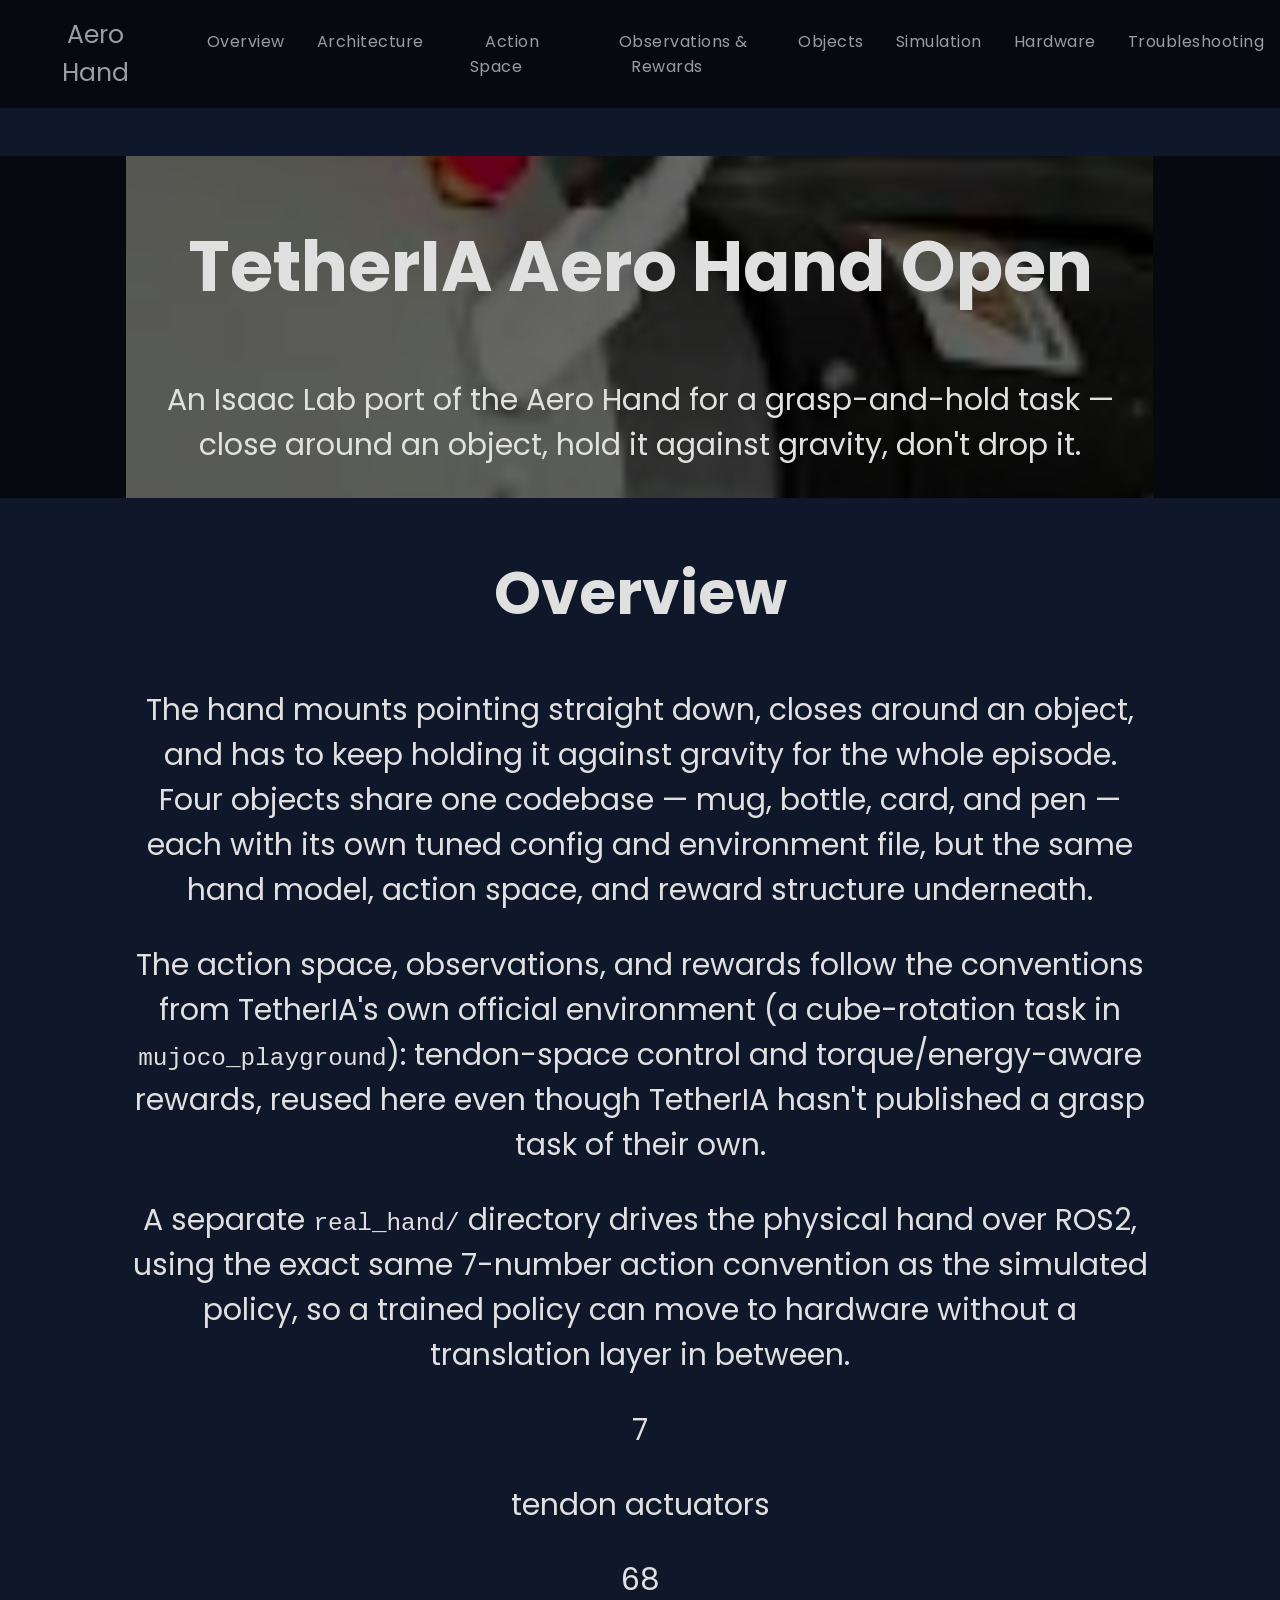
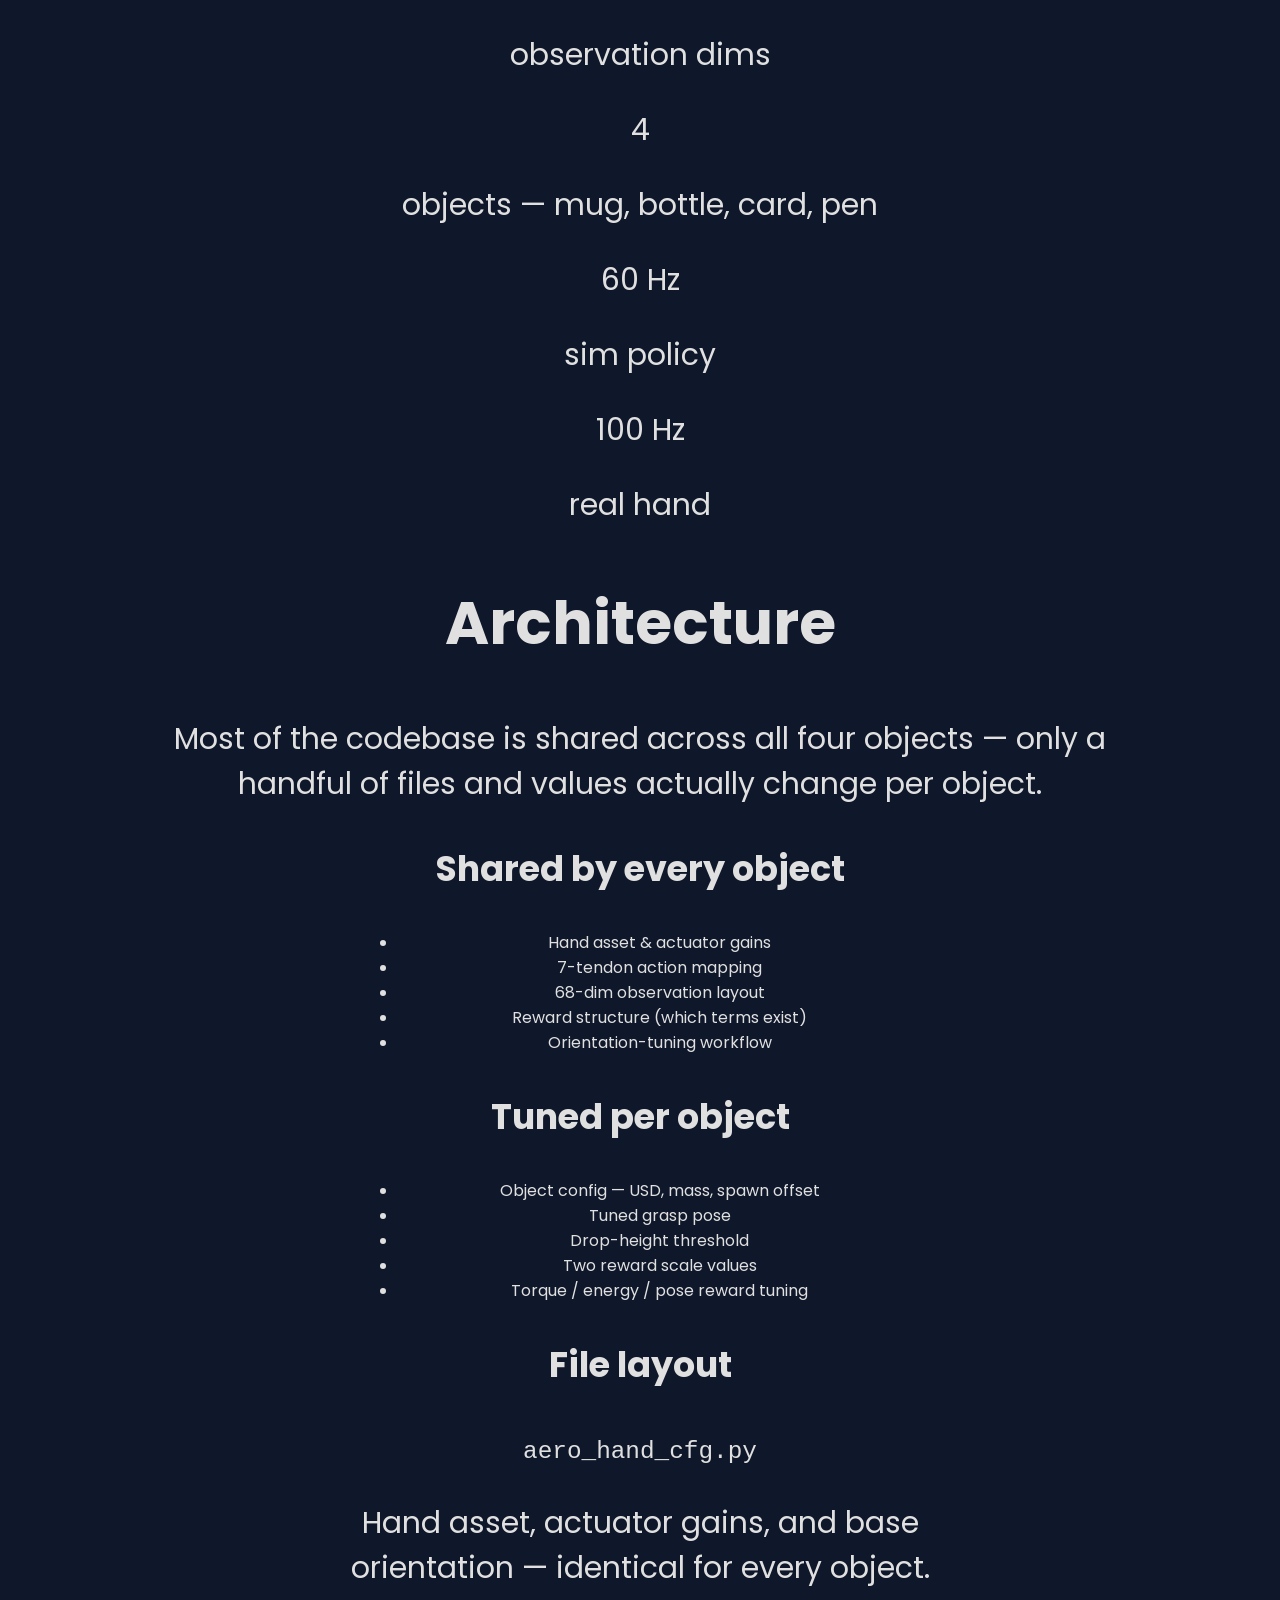
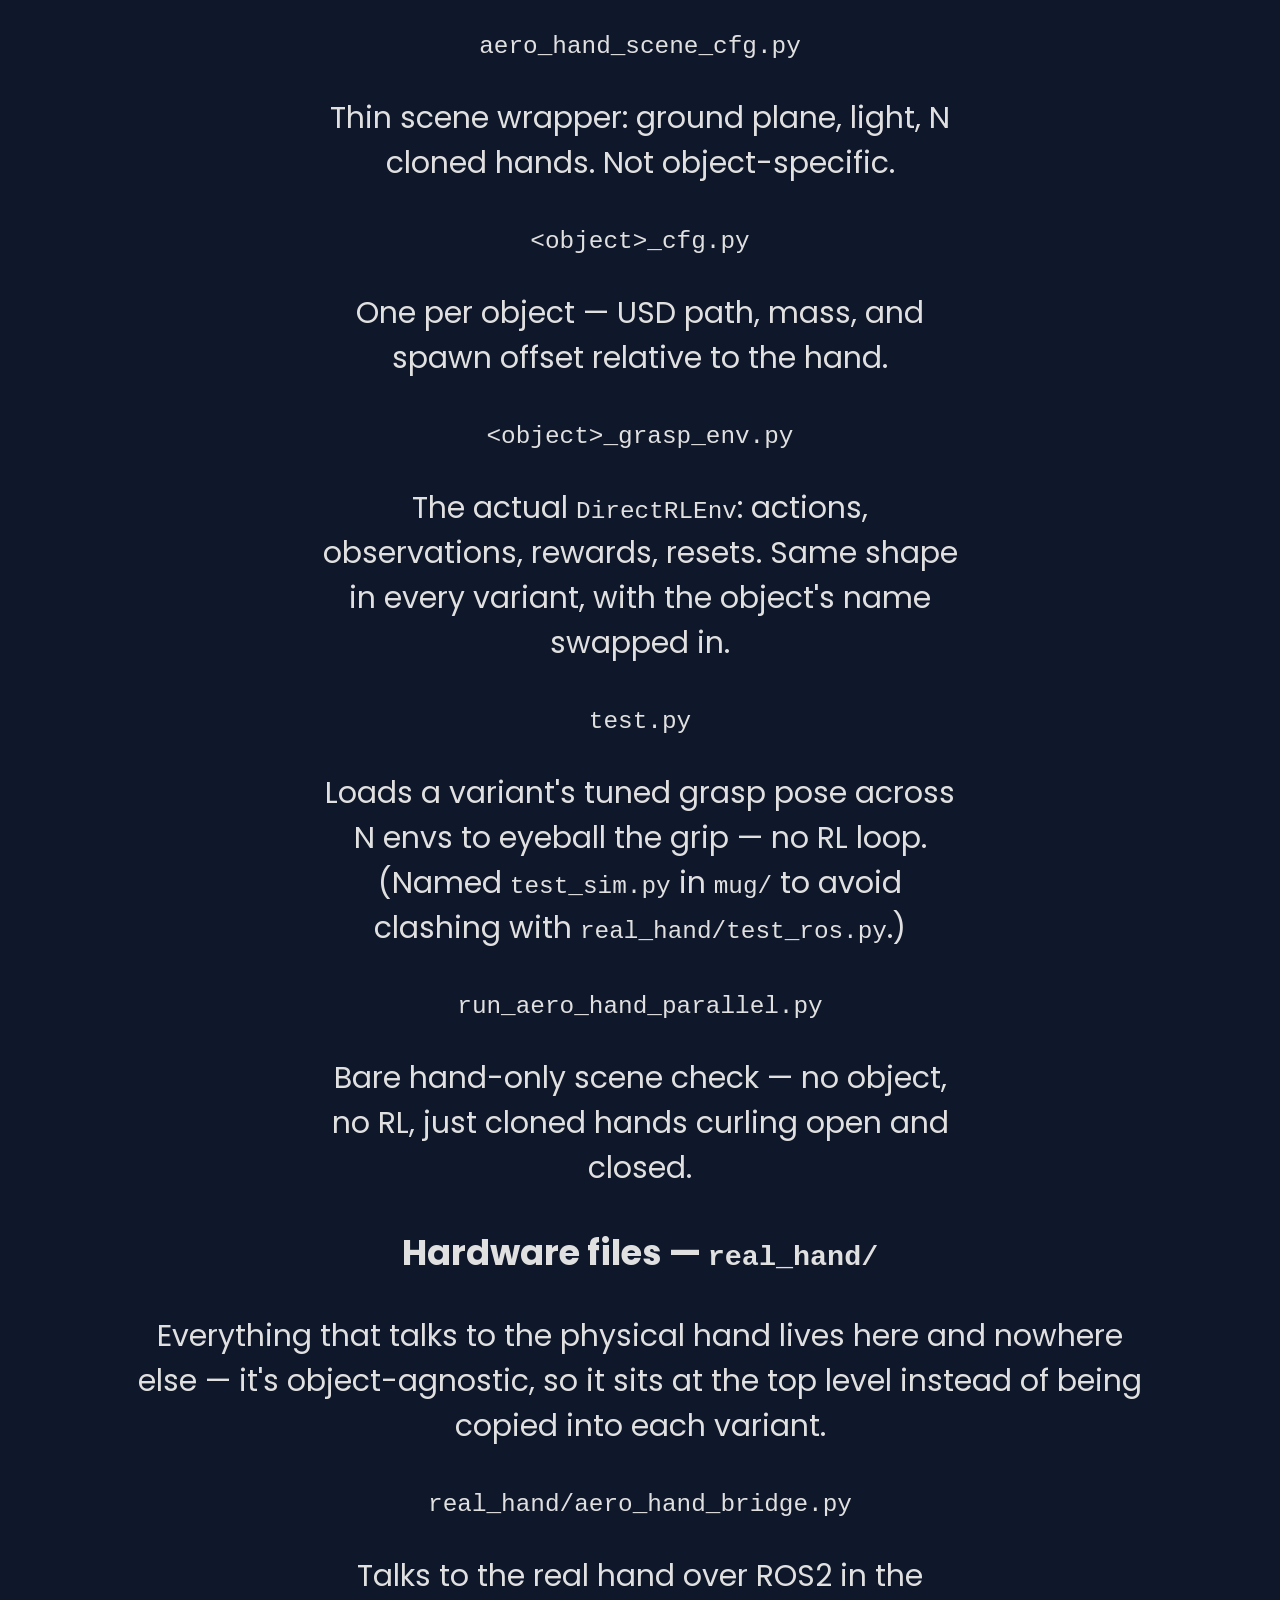
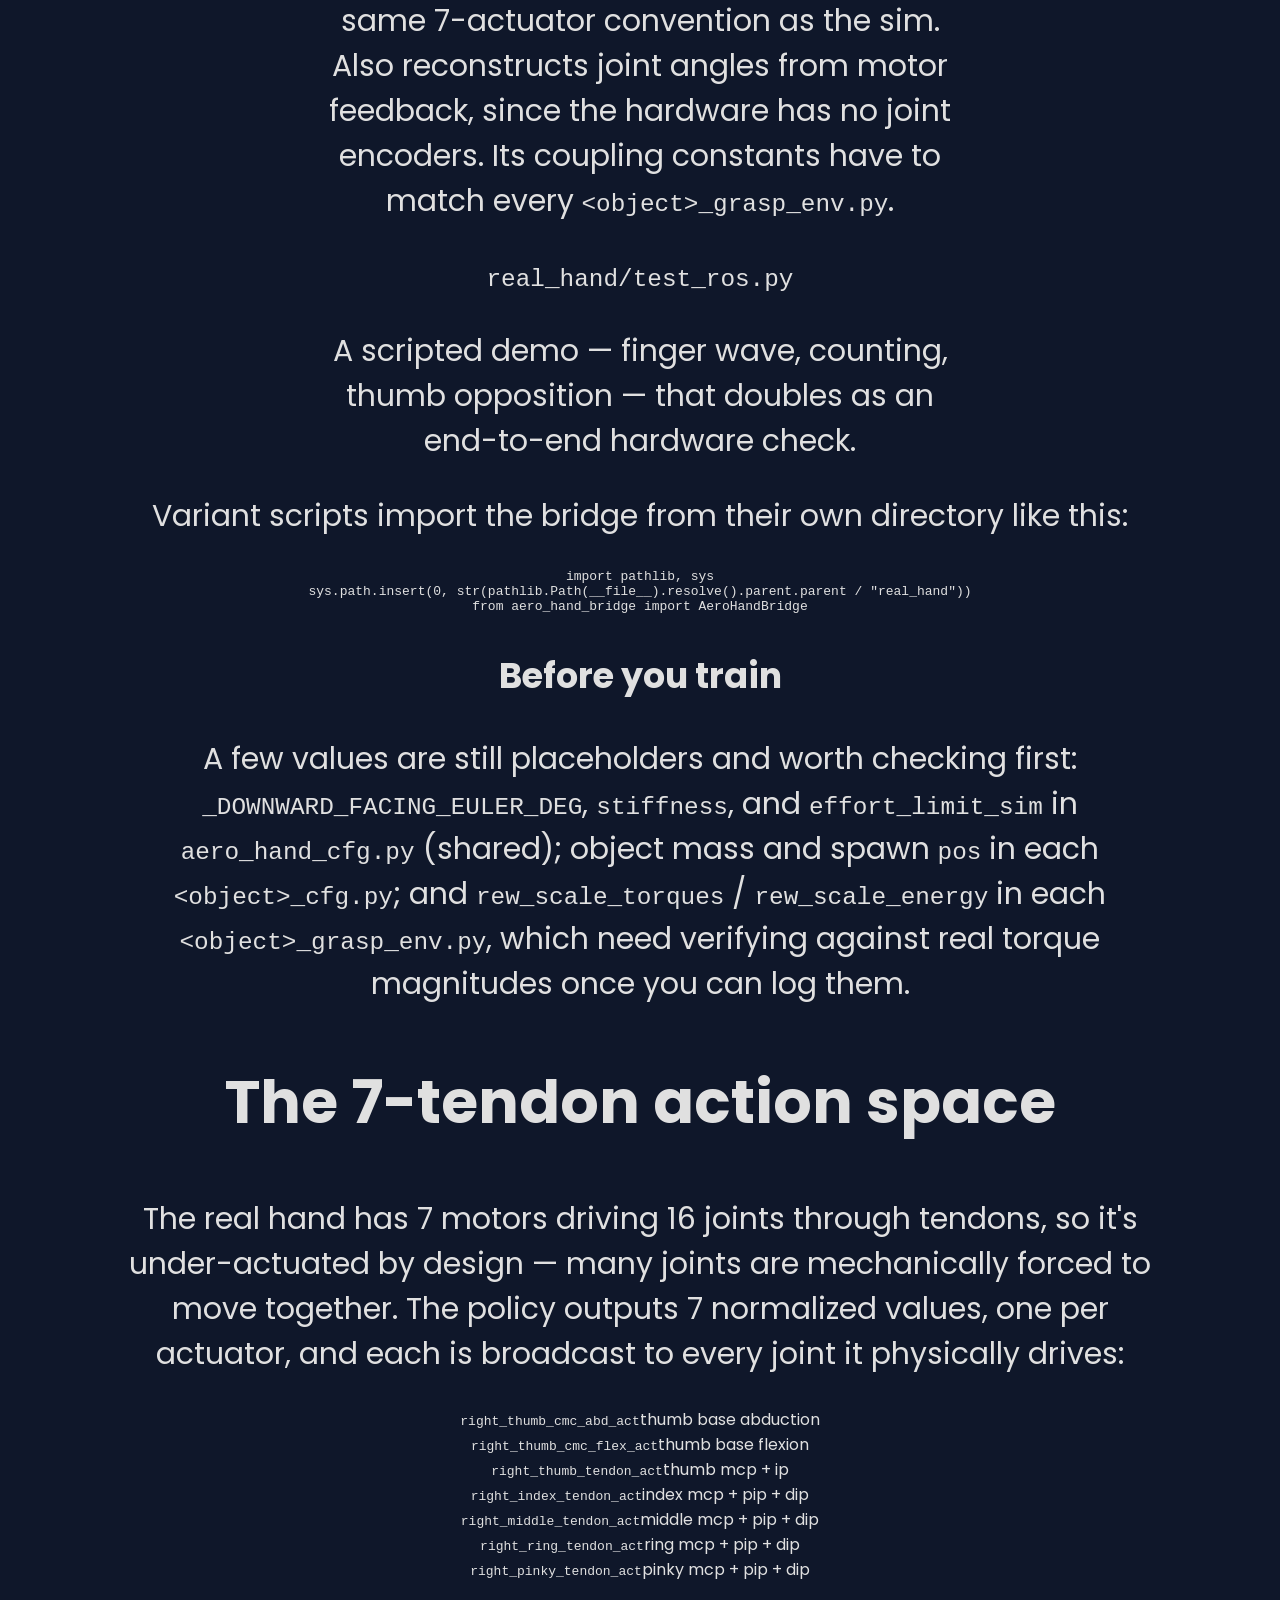
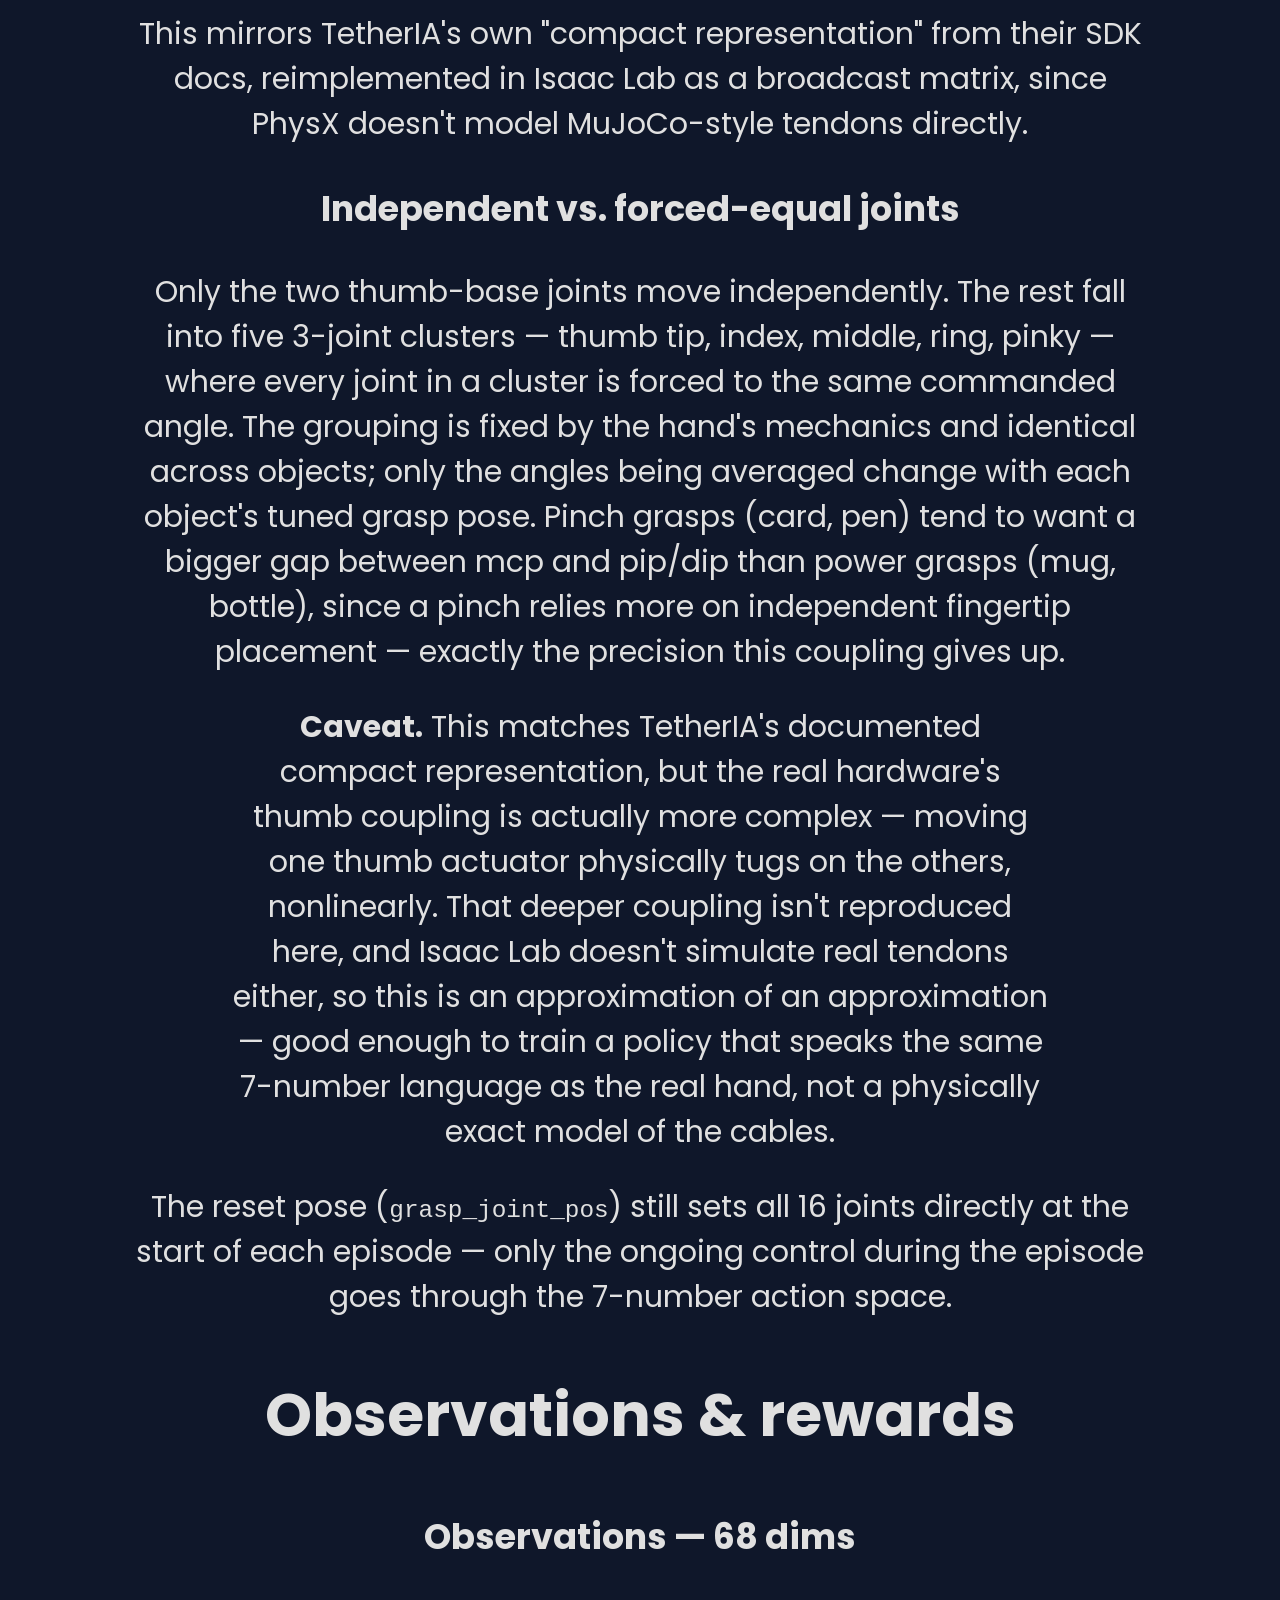
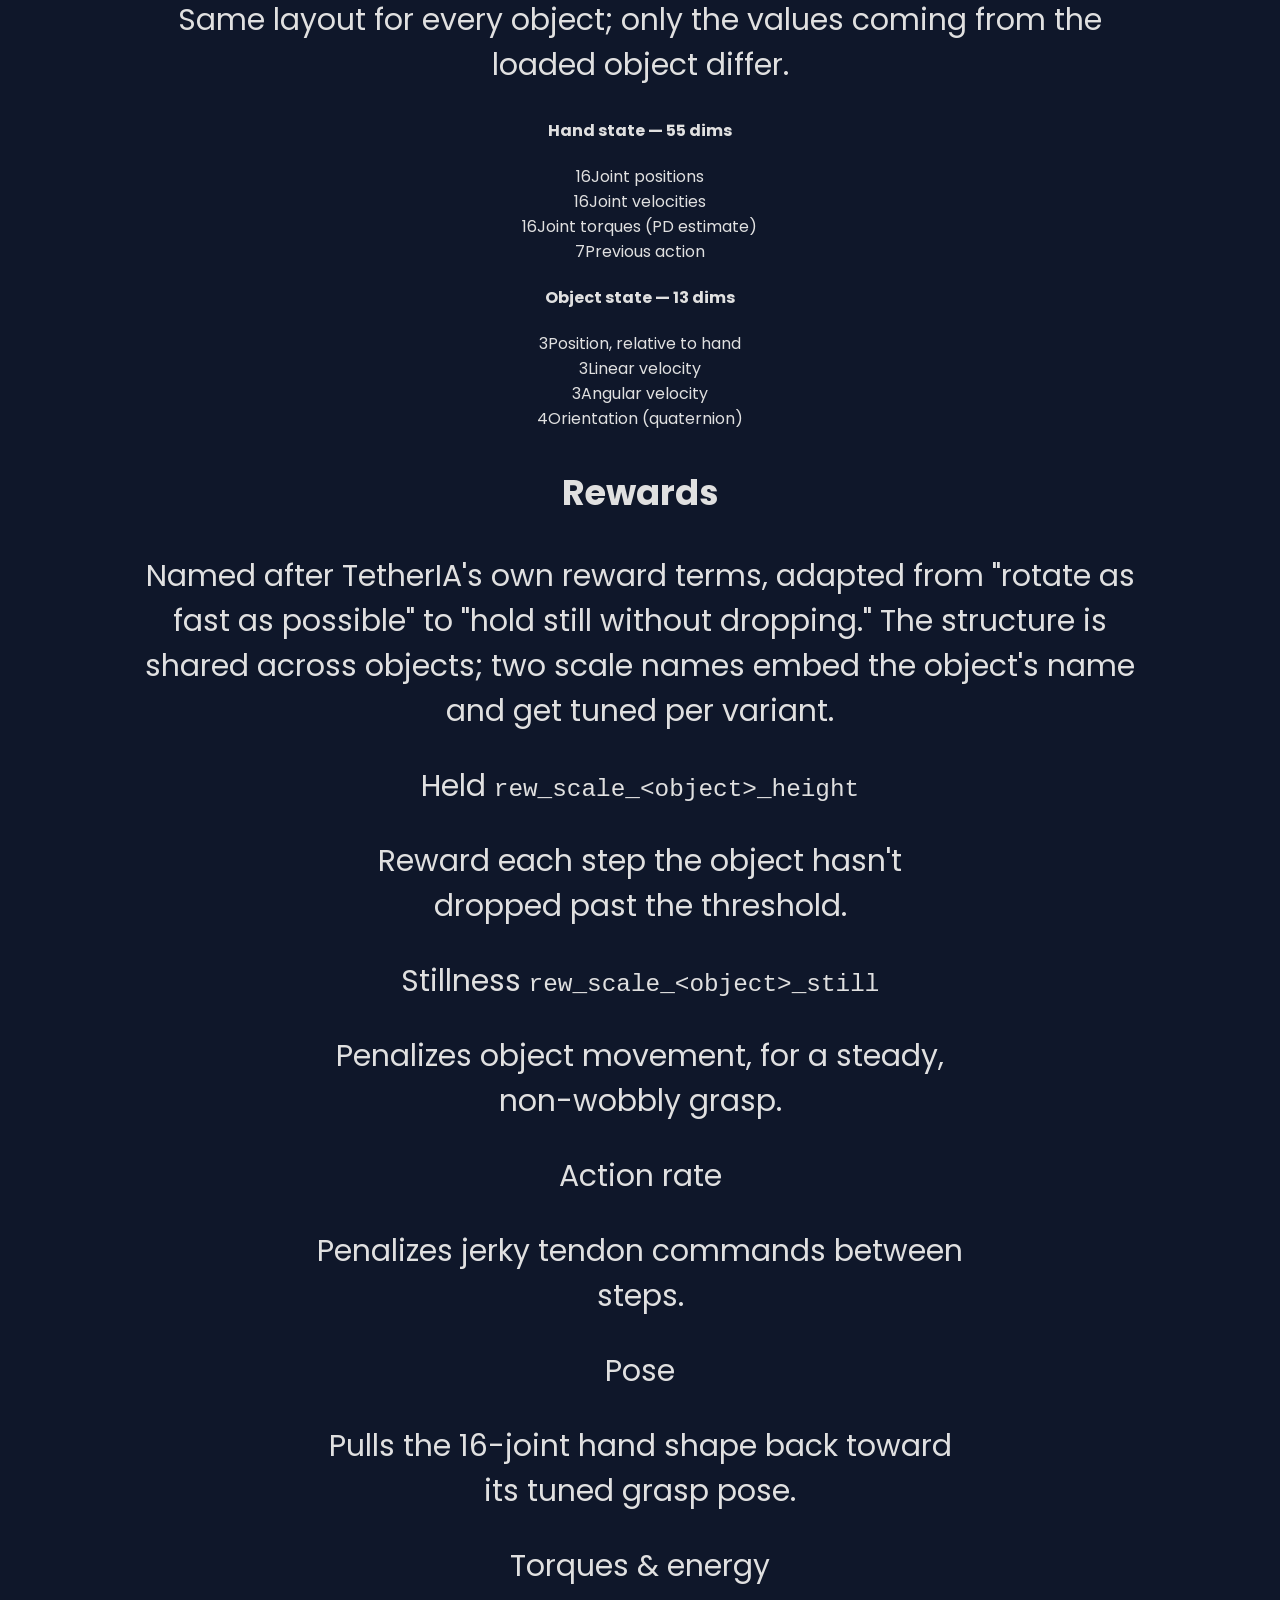
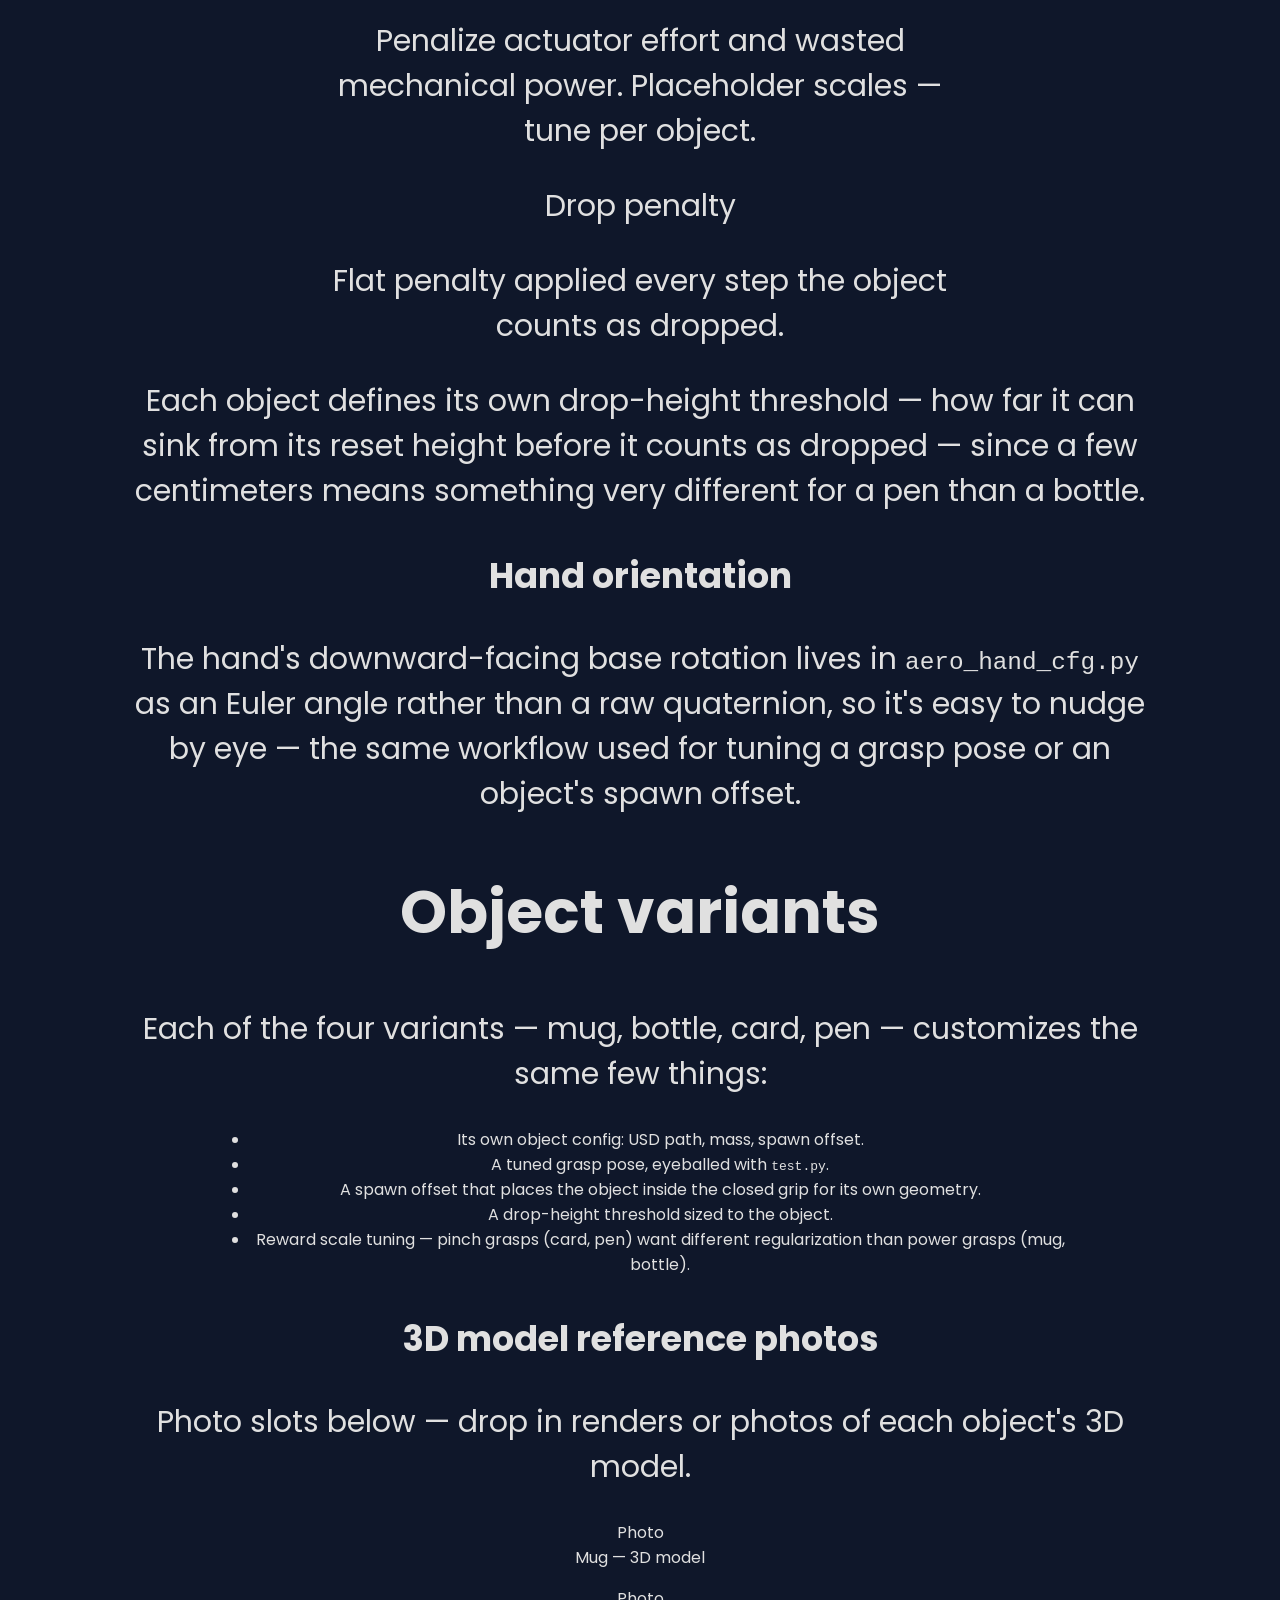
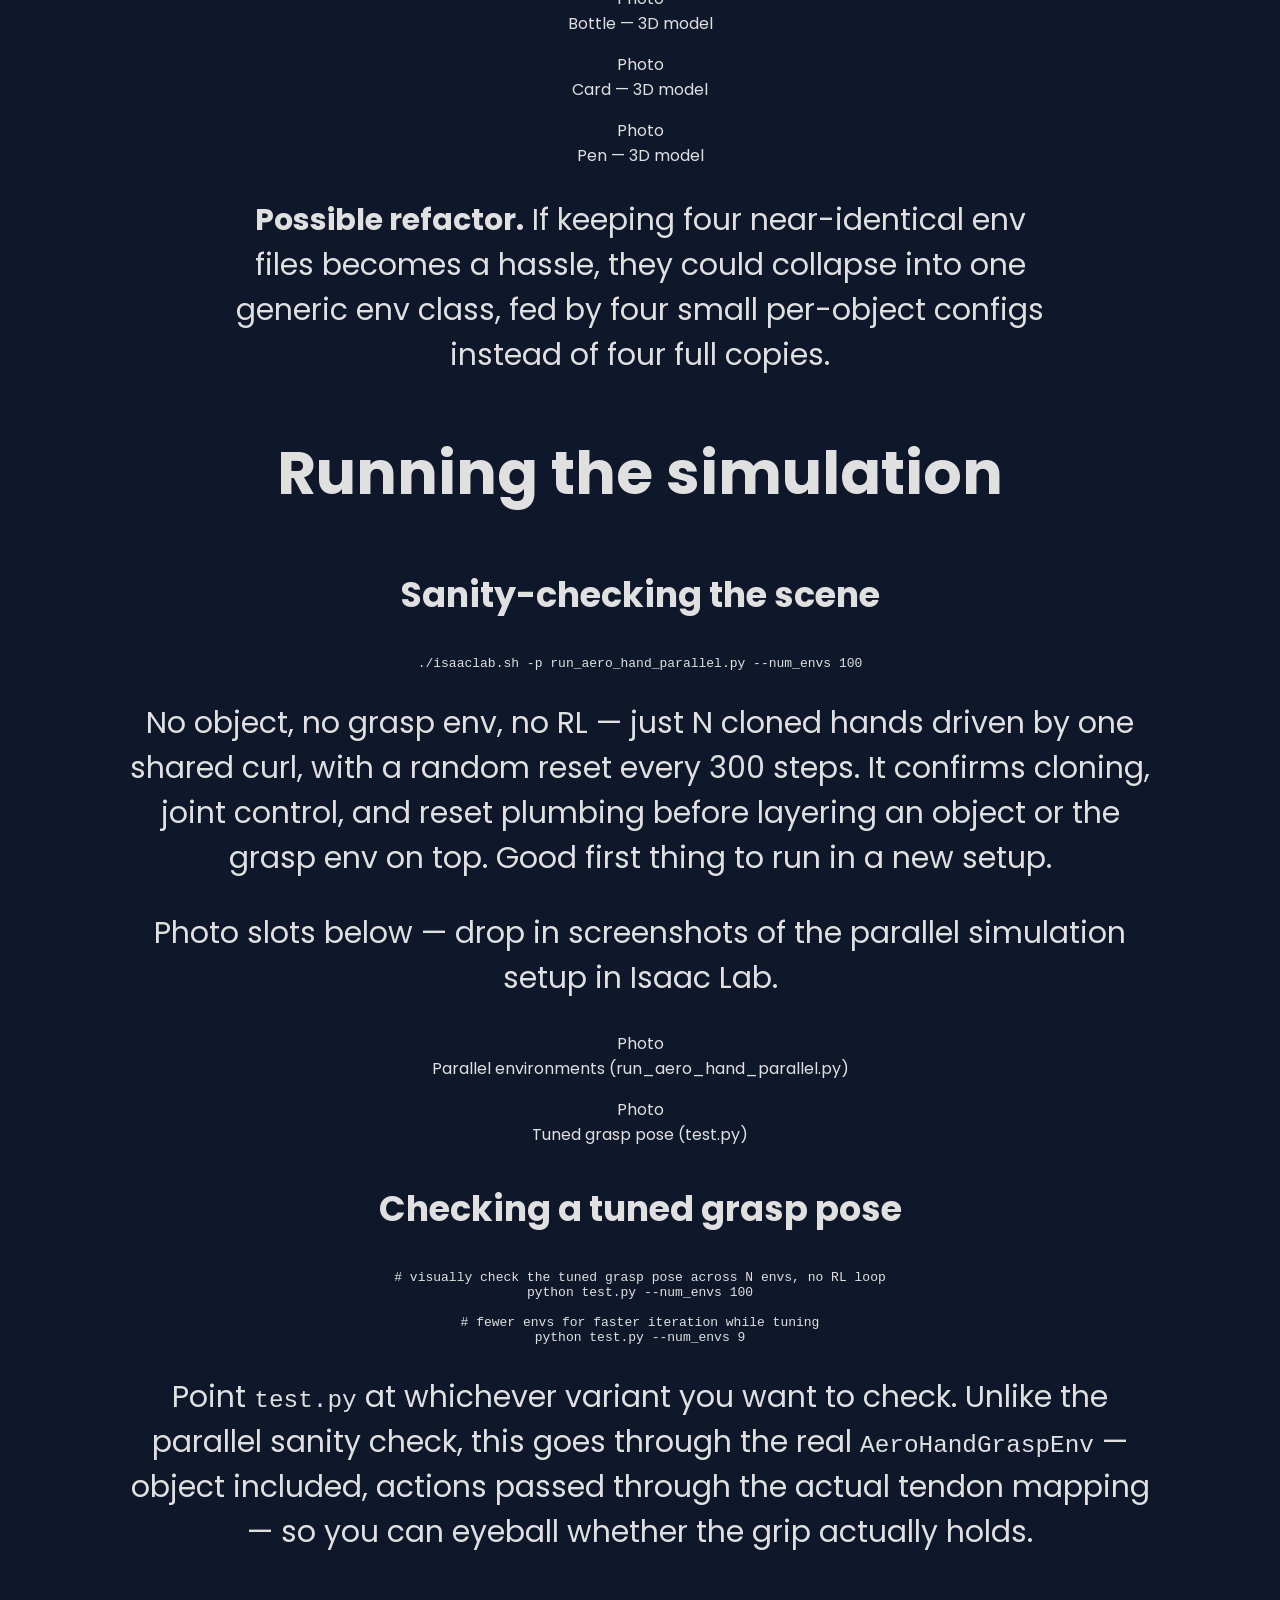
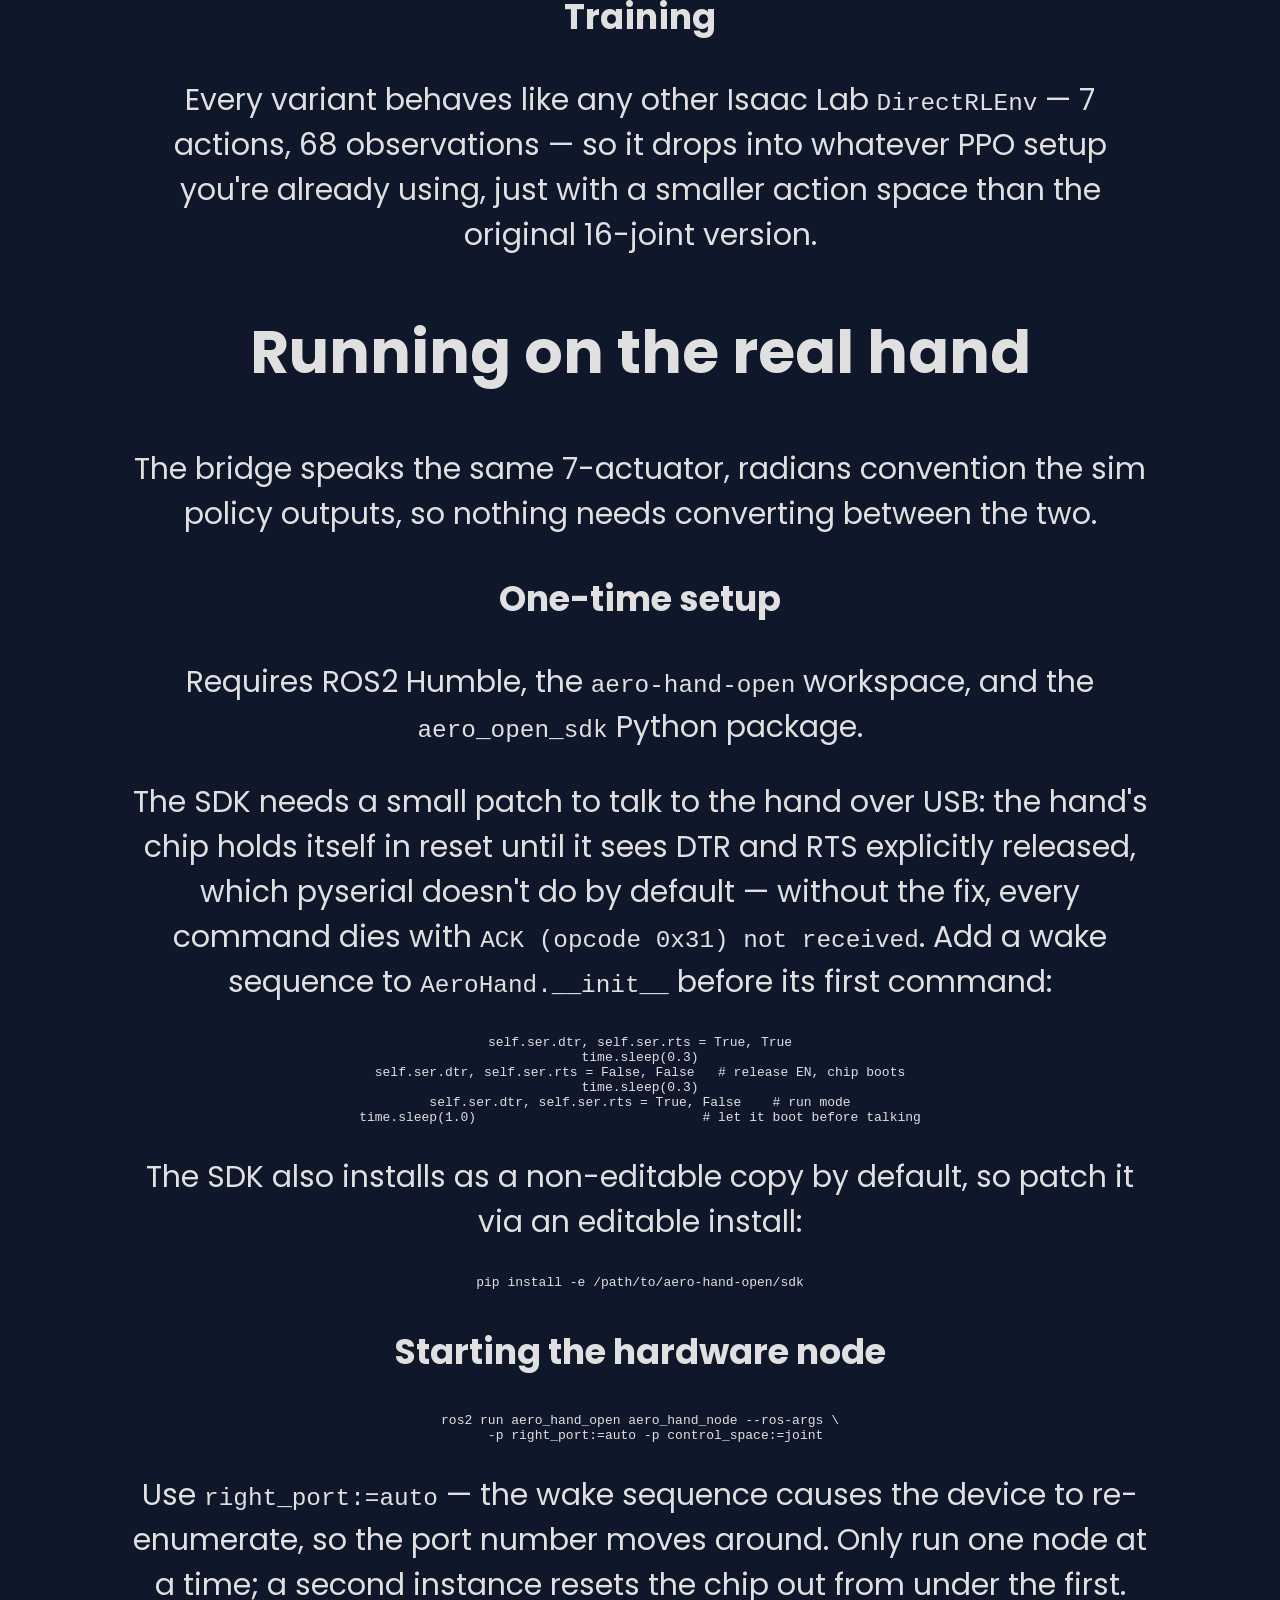
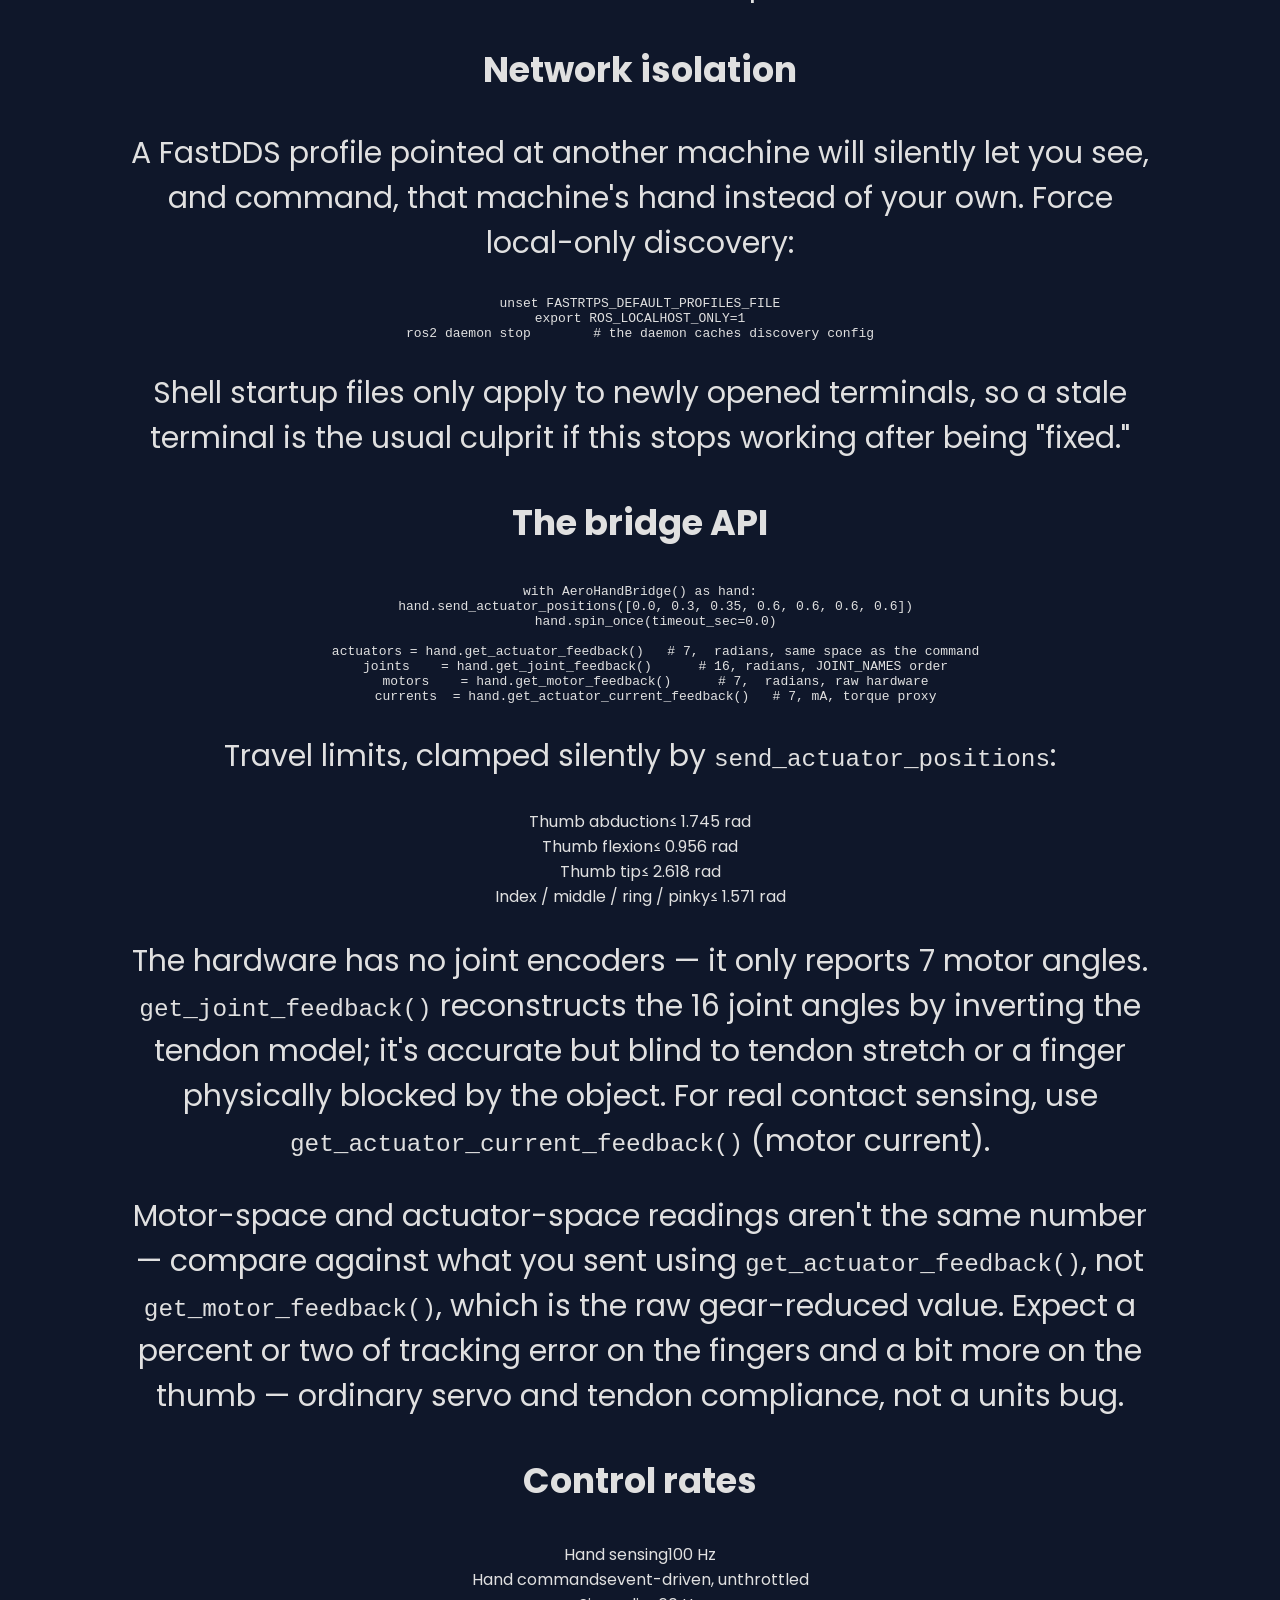
==== commit 5e28210f: "Change text" ====
--- a/website/index.html
+++ b/website/index.html
@@ -18,7 +18,7 @@
 
 <body>
     <nav class="navbar">
-        <a href="#top" class="logo">#</a>
+        <a href="#top" class="logo">Aero Hand</a>
 
         <div class="hamburger">
             <div class="bar bar-one"></div>
@@ -30,11 +30,10 @@
             <ul>
                 <li><a href="#overview" class="nav-link">Overview</a></li>
                 <li><a href="#architecture" class="nav-link">Architecture</a></li>
-                <!-- <li><a href="#action-space" class="nav-link">Action Space</a></li>
+                <li><a href="#action-space" class="nav-link">Action Space</a></li>
                 <li><a href="#observations-rewards" class="nav-link">Observations &amp; Rewards</a></li>
                 <li><a href="#objects" class="nav-link">Objects</a></li>
-                <li><a href="#simulation" class="nav-link">Simulation</a></li> -->
-                <li><a href="#software" class="nav-link">Software</a></li>
+                <li><a href="#simulation" class="nav-link">Simulation</a></li>
                 <li><a href="#hardware" class="nav-link">Hardware</a></li>
                 <li><a href="#troubleshooting" class="nav-link">Troubleshooting</a></li>
             </ul>
--- a/website/public/styles.css
+++ b/website/public/styles.css
@@ -13,6 +13,9 @@
 
 h1 {
   font-size: 7ch;
+  max-width: 60%;
+  text-align: center;
+  margin-inline: auto;
 }
 
 h2 {
@@ -29,6 +32,11 @@
 
 a {
   text-decoration: none;
+}
+
+section * {
+  max-width: 80%;
+  margin-inline: auto;
 }
 
 .bold {
@@ -131,7 +139,6 @@
 }
 .head-container {
   width: 100%;
-  height: 20rem;
   position: relative;
   overflow: hidden;
 }
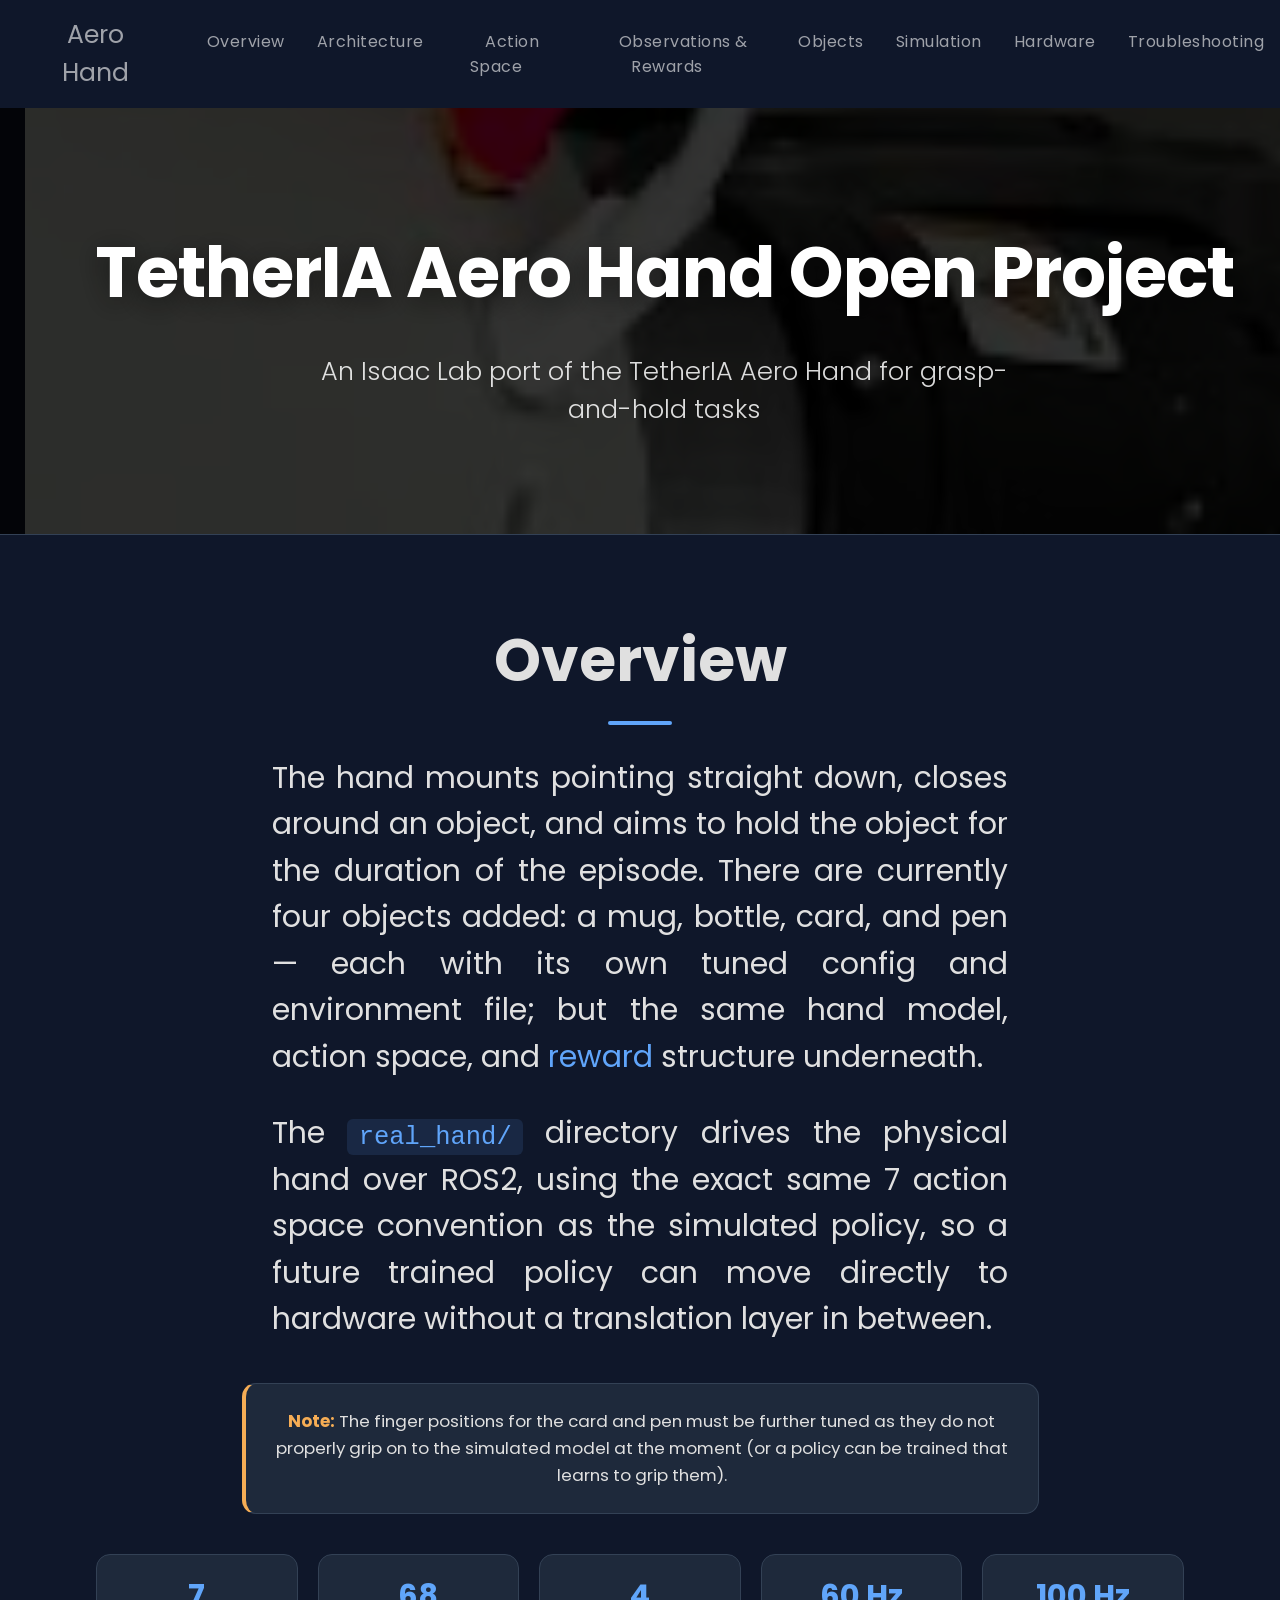
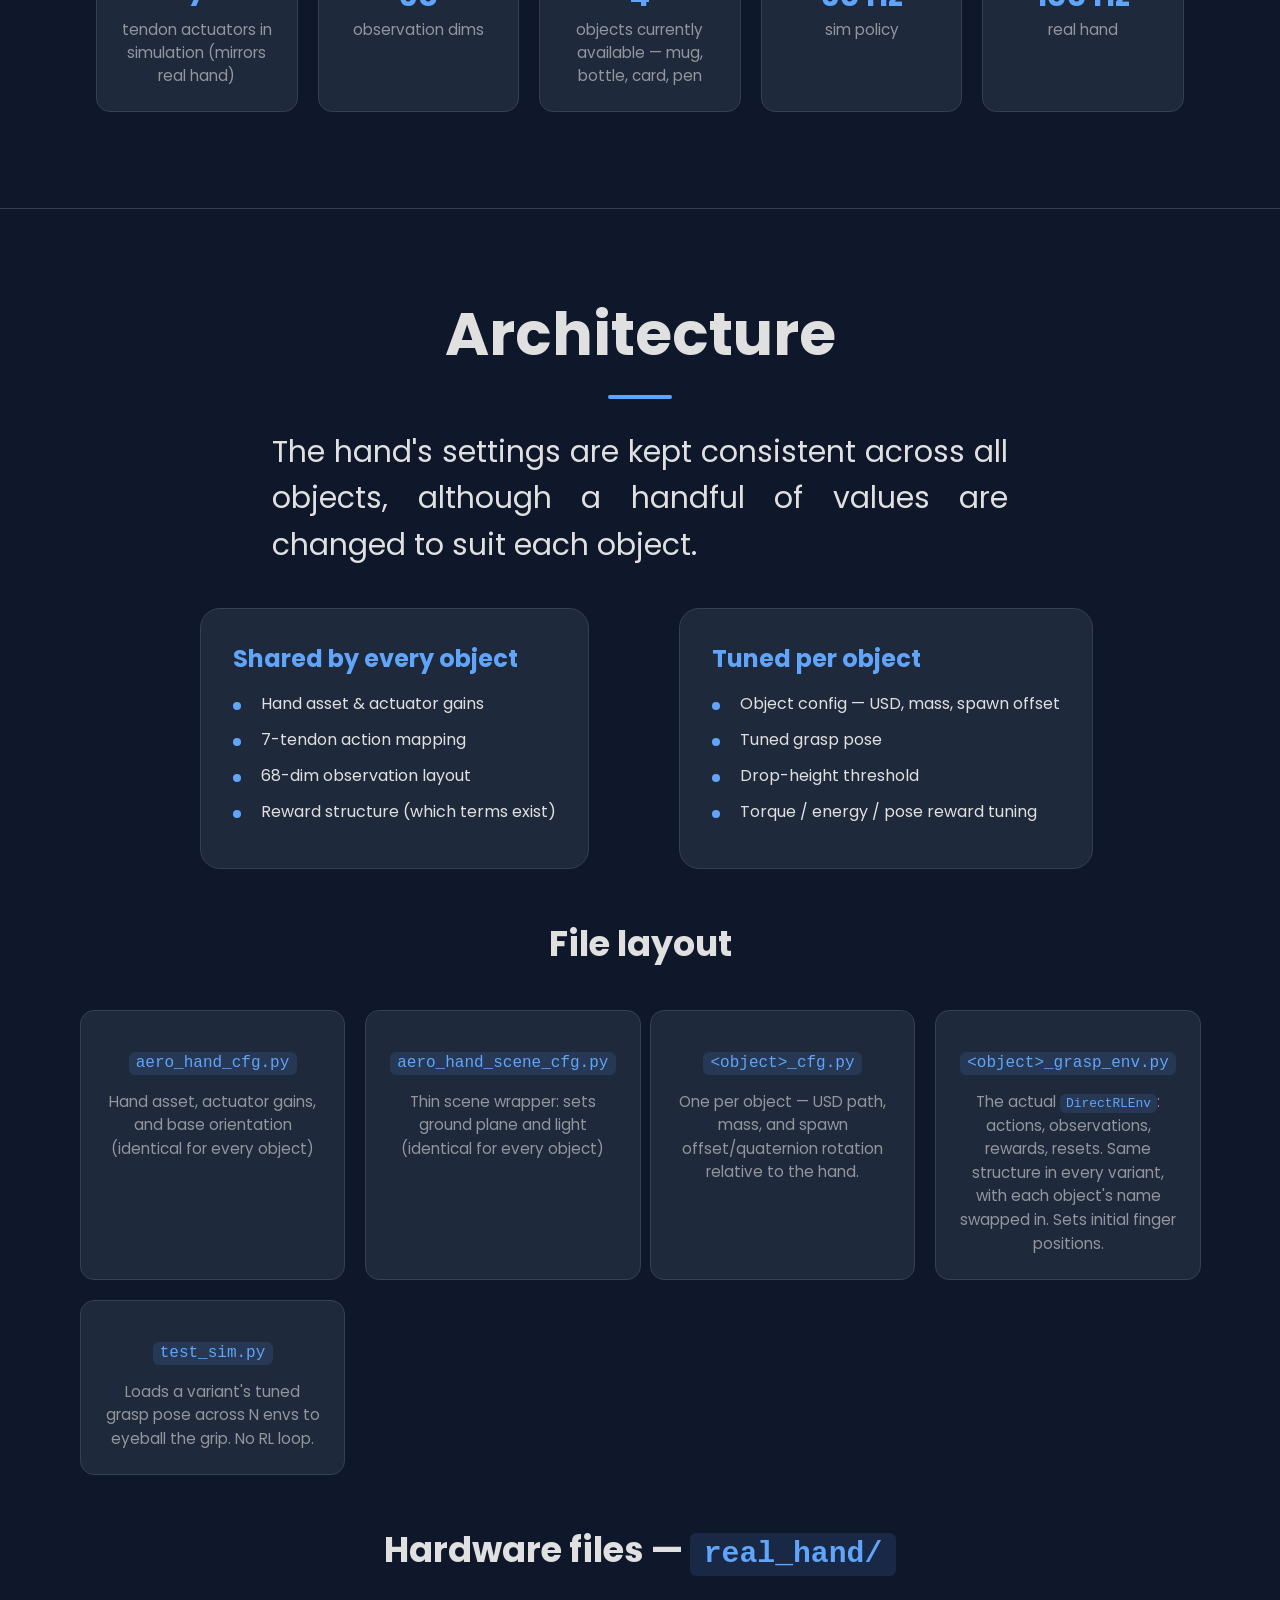
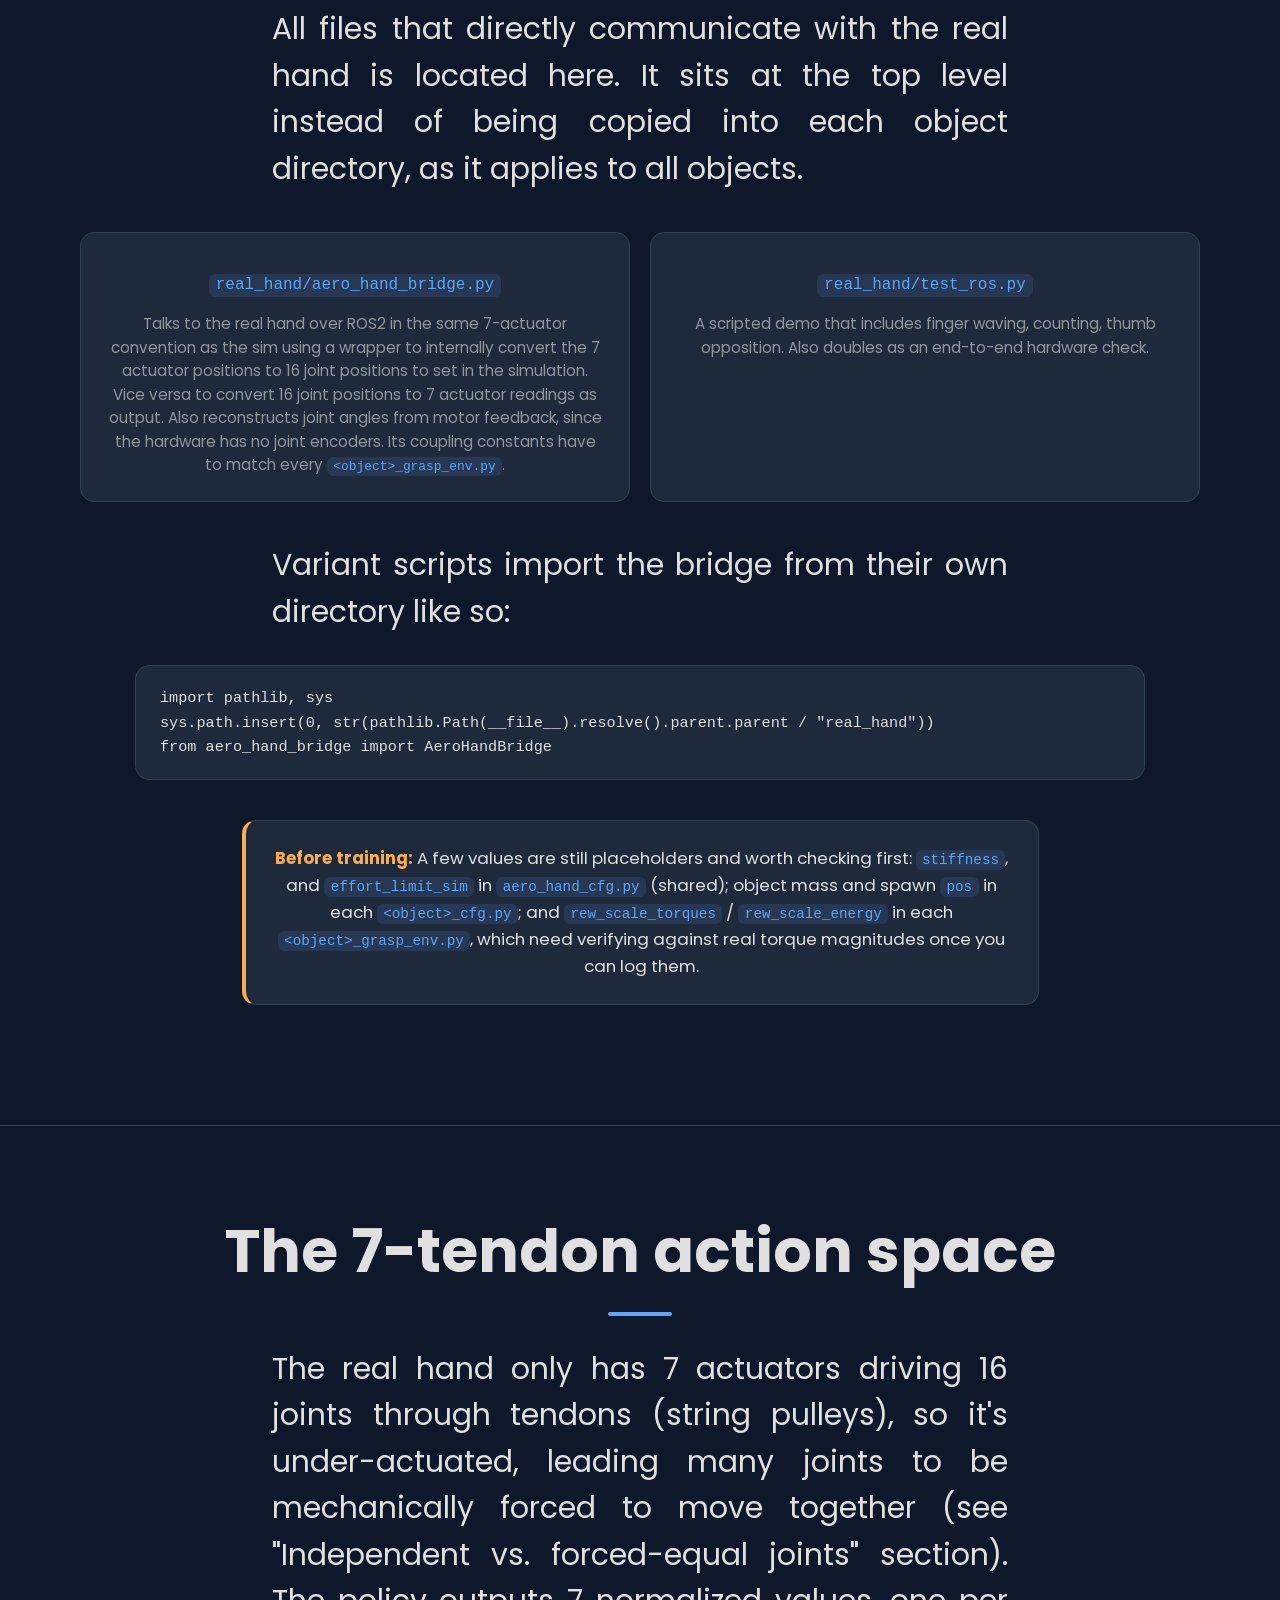
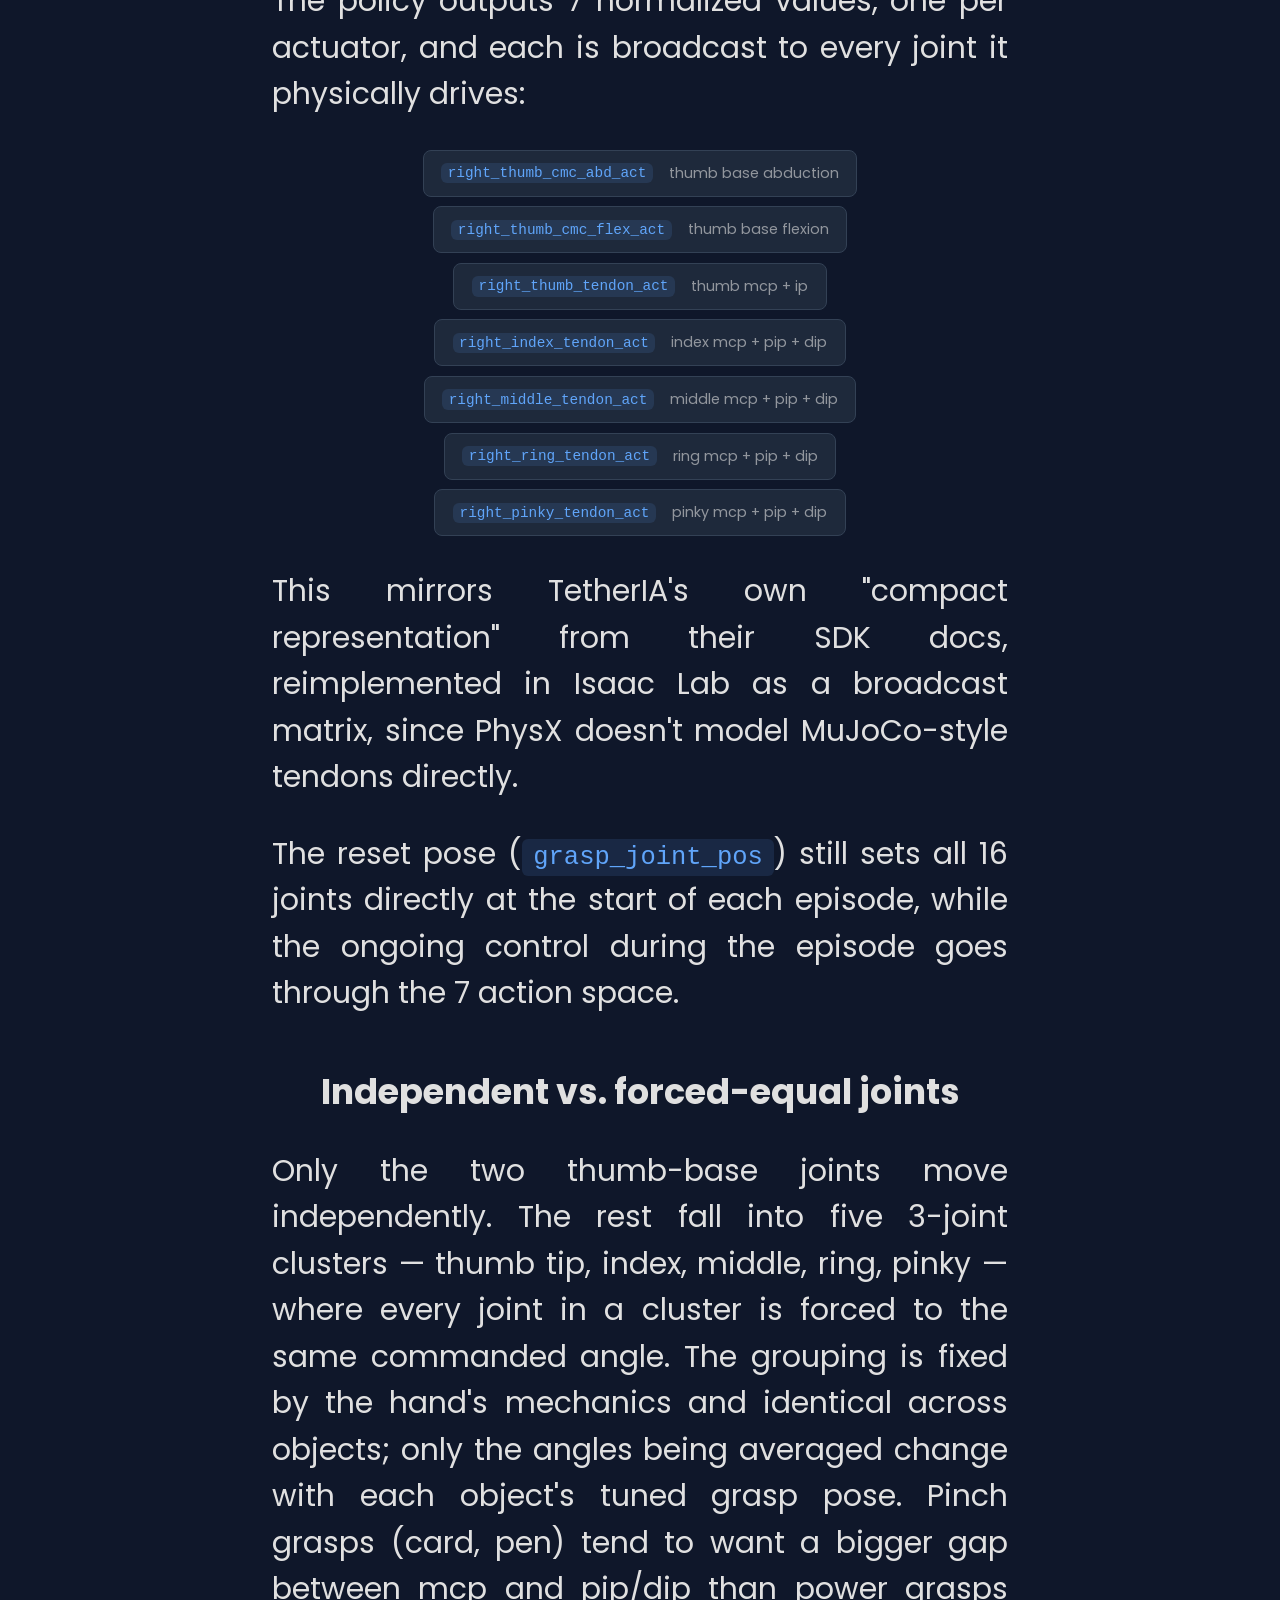
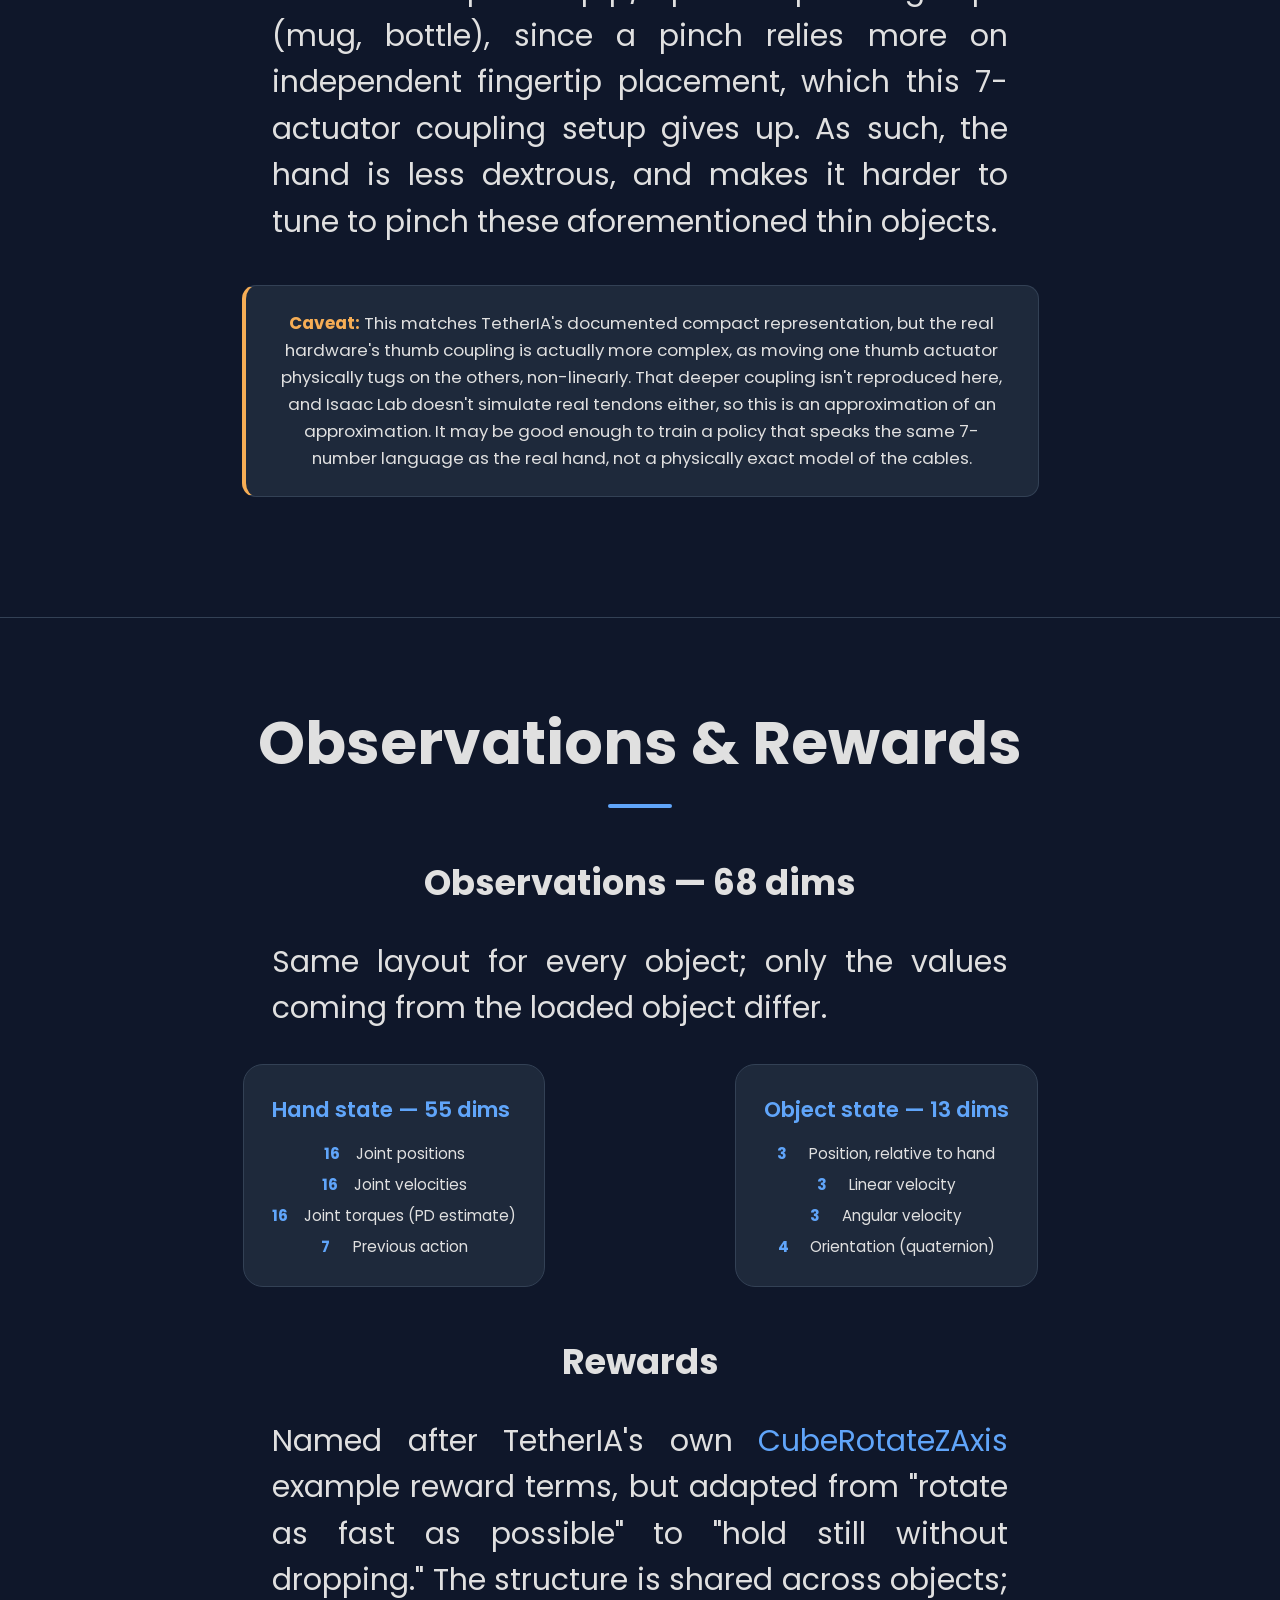
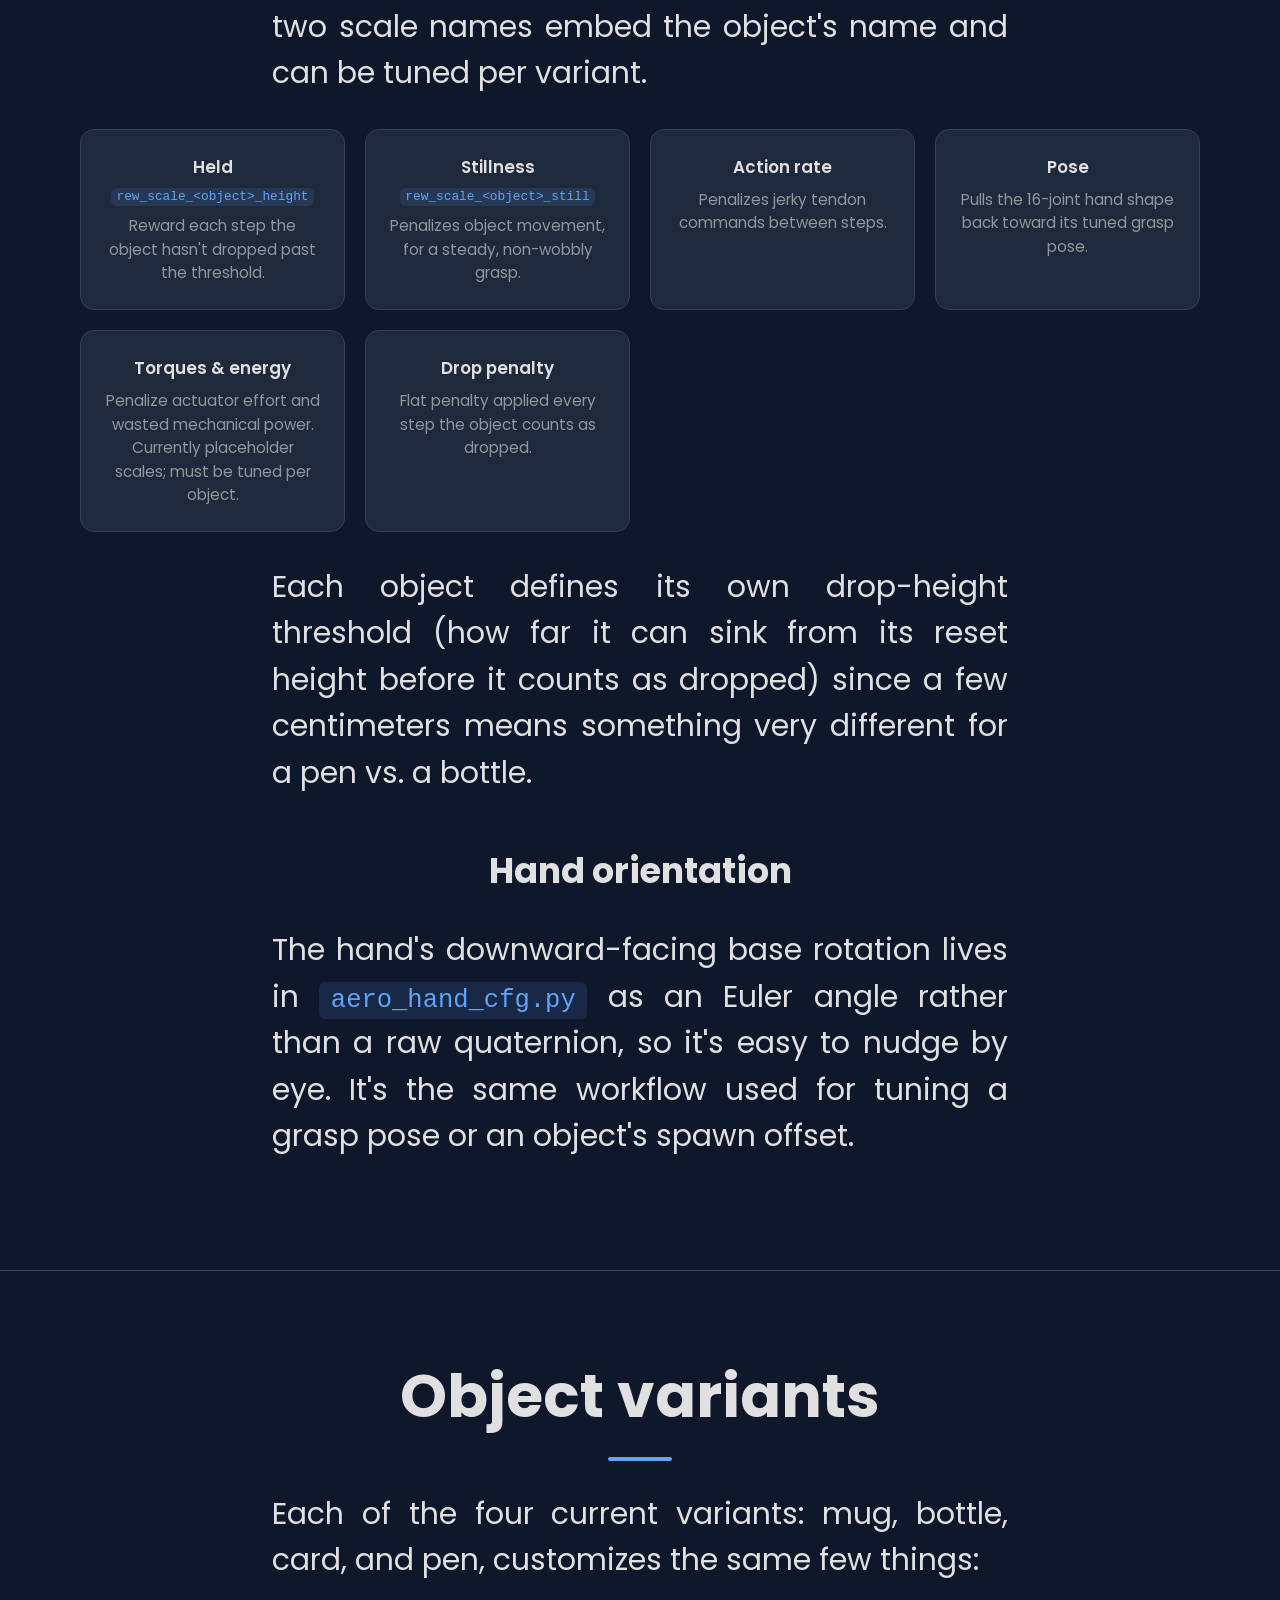
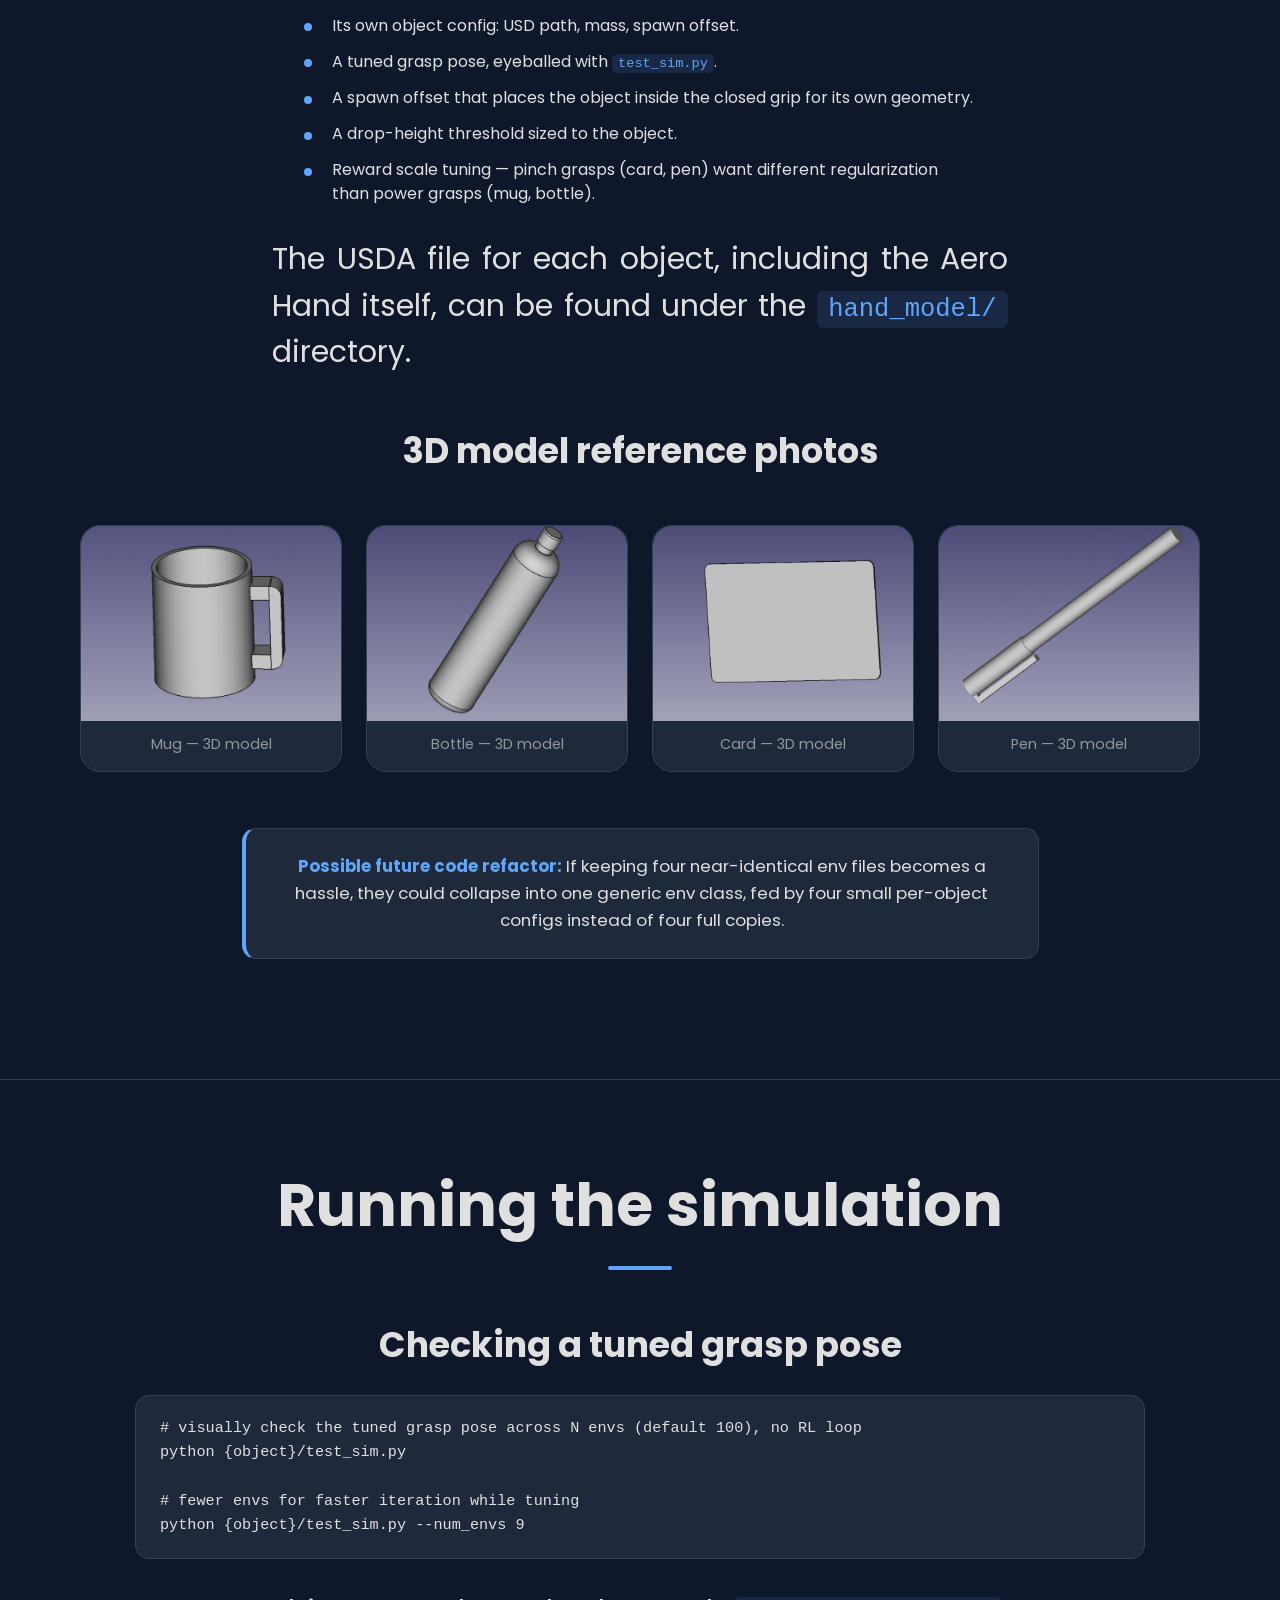
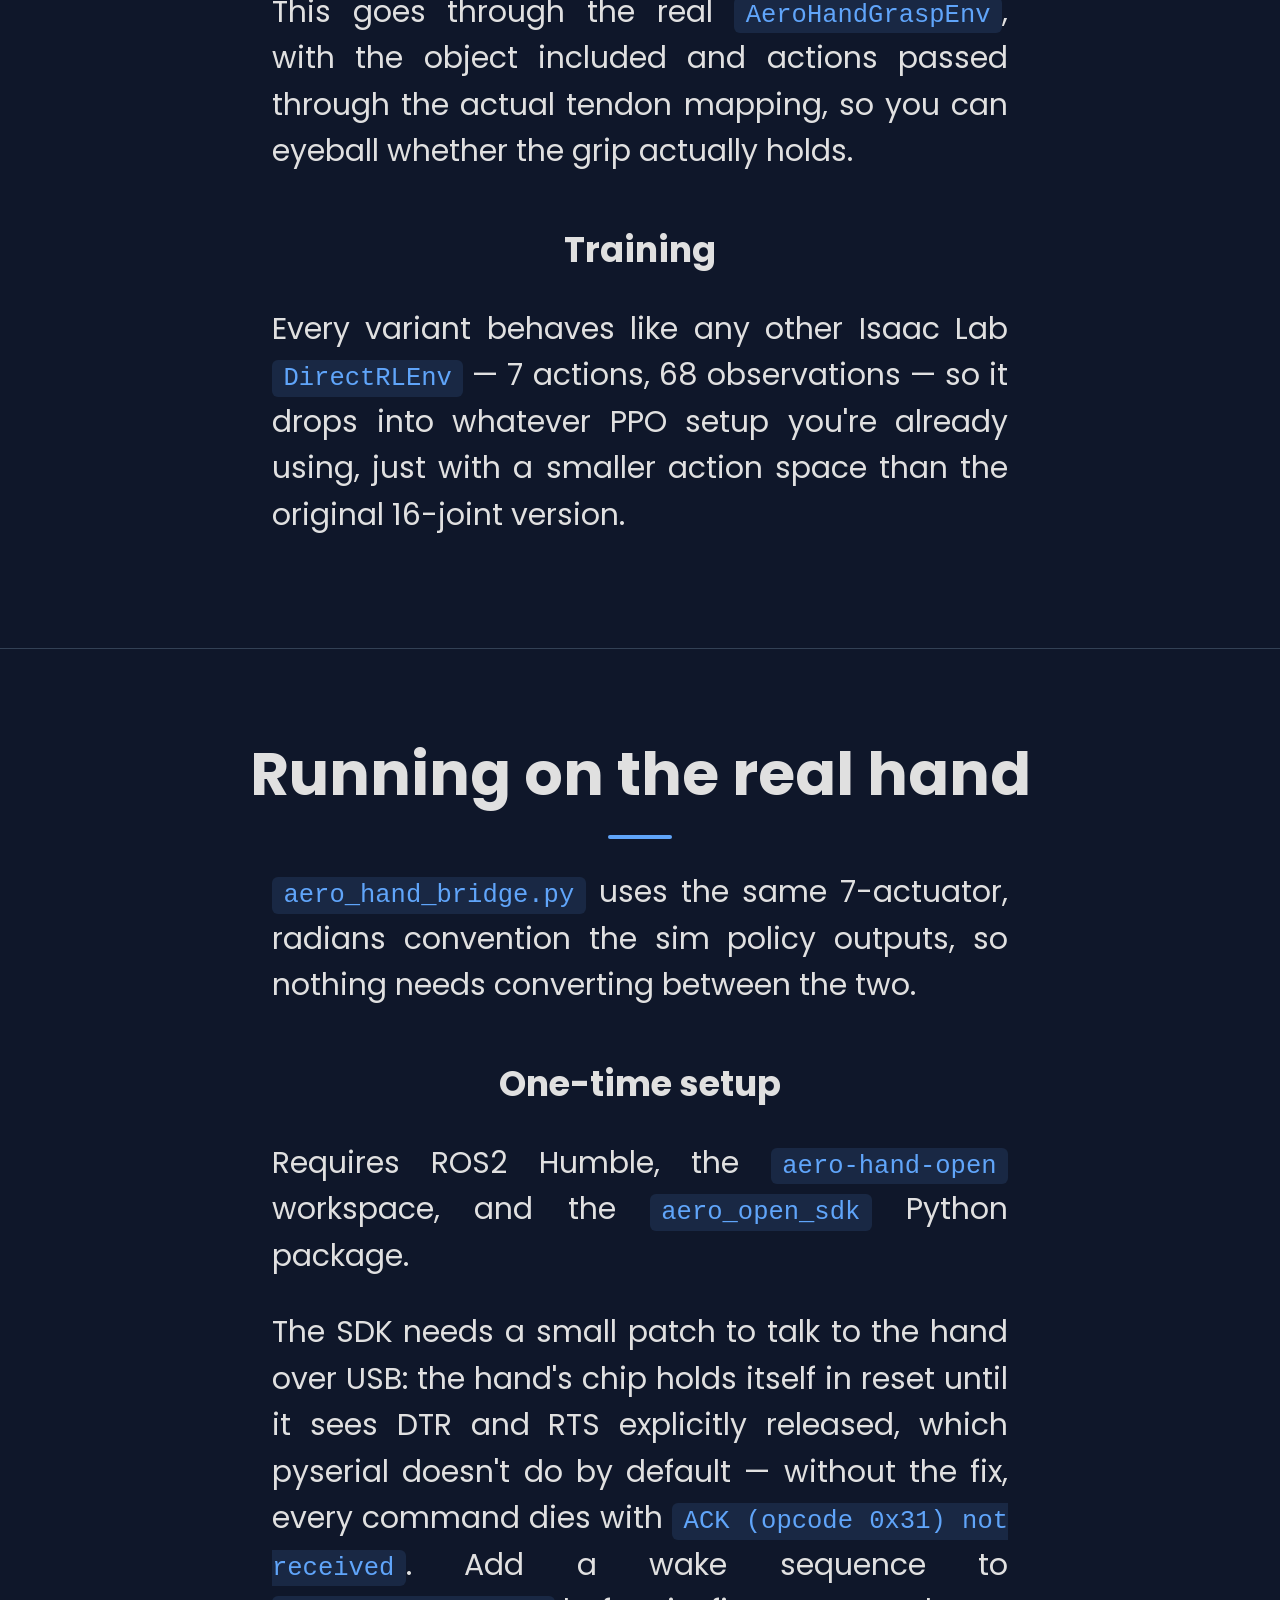
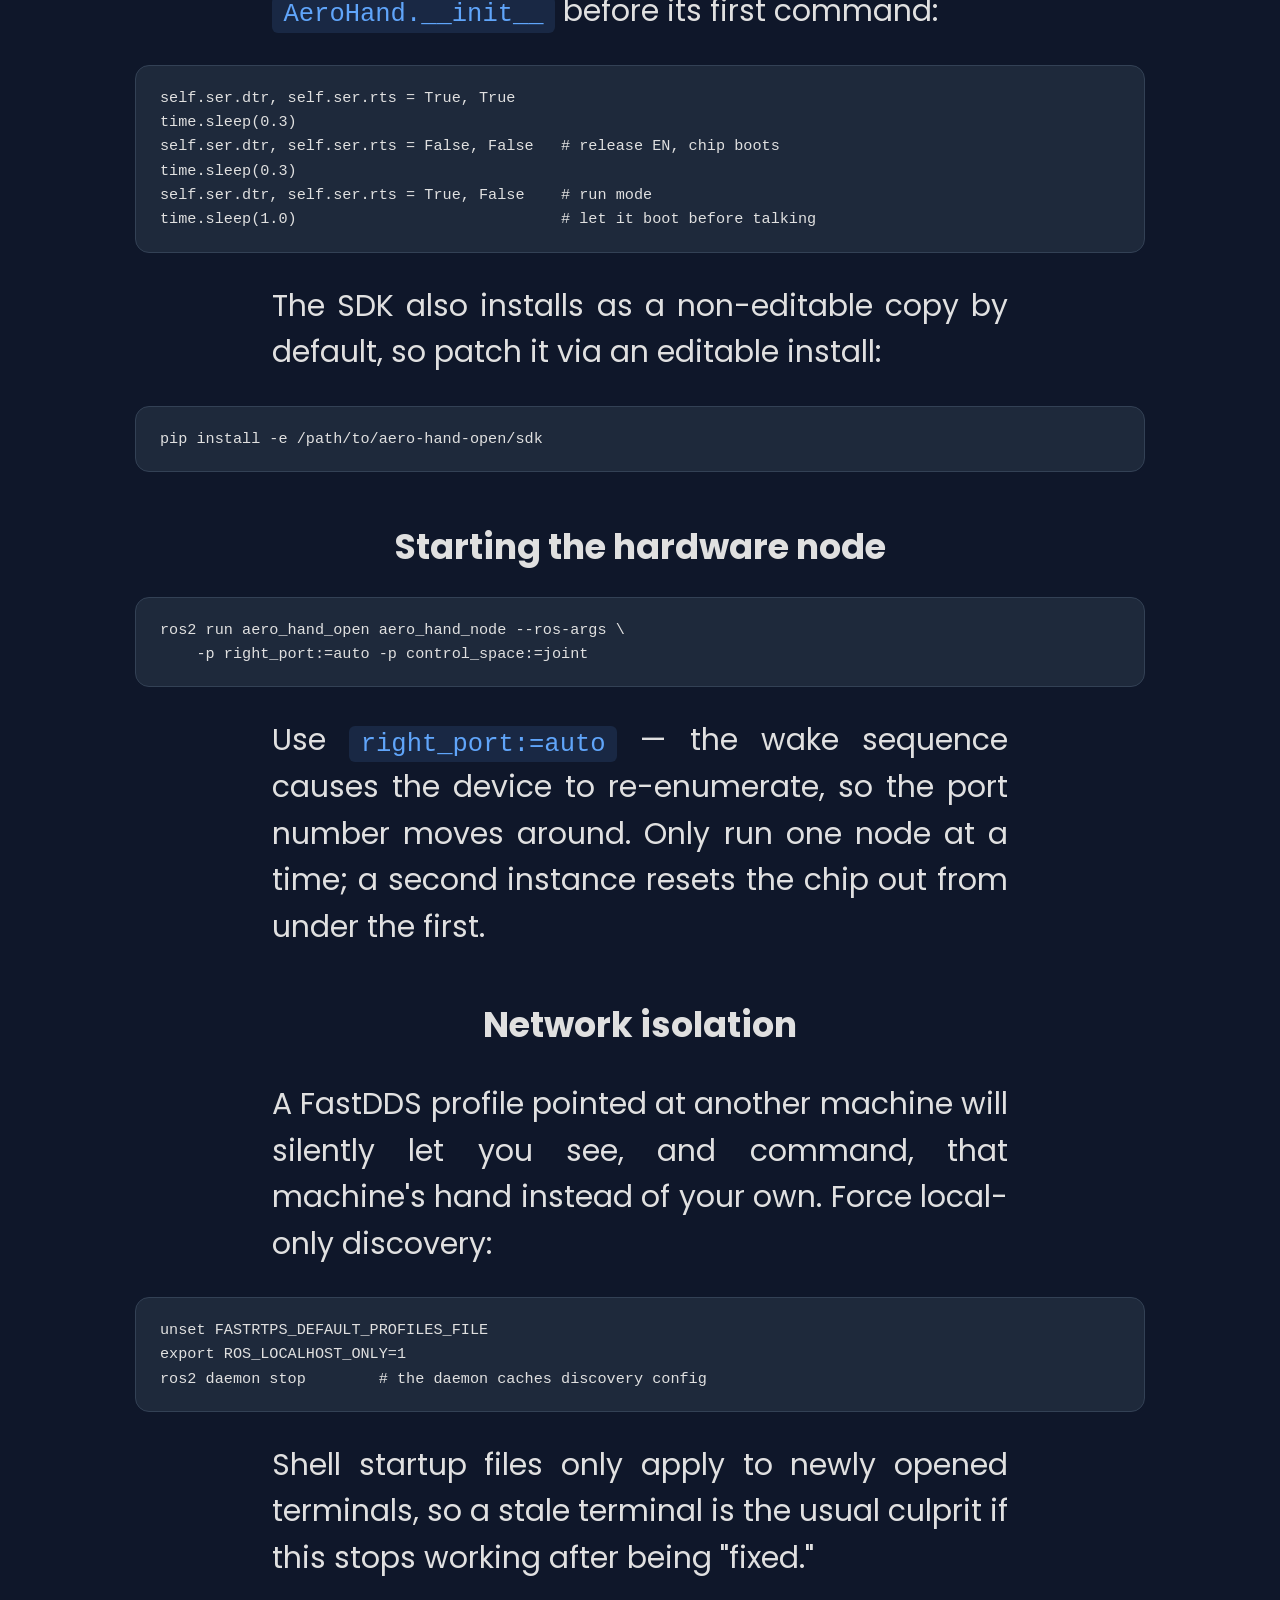
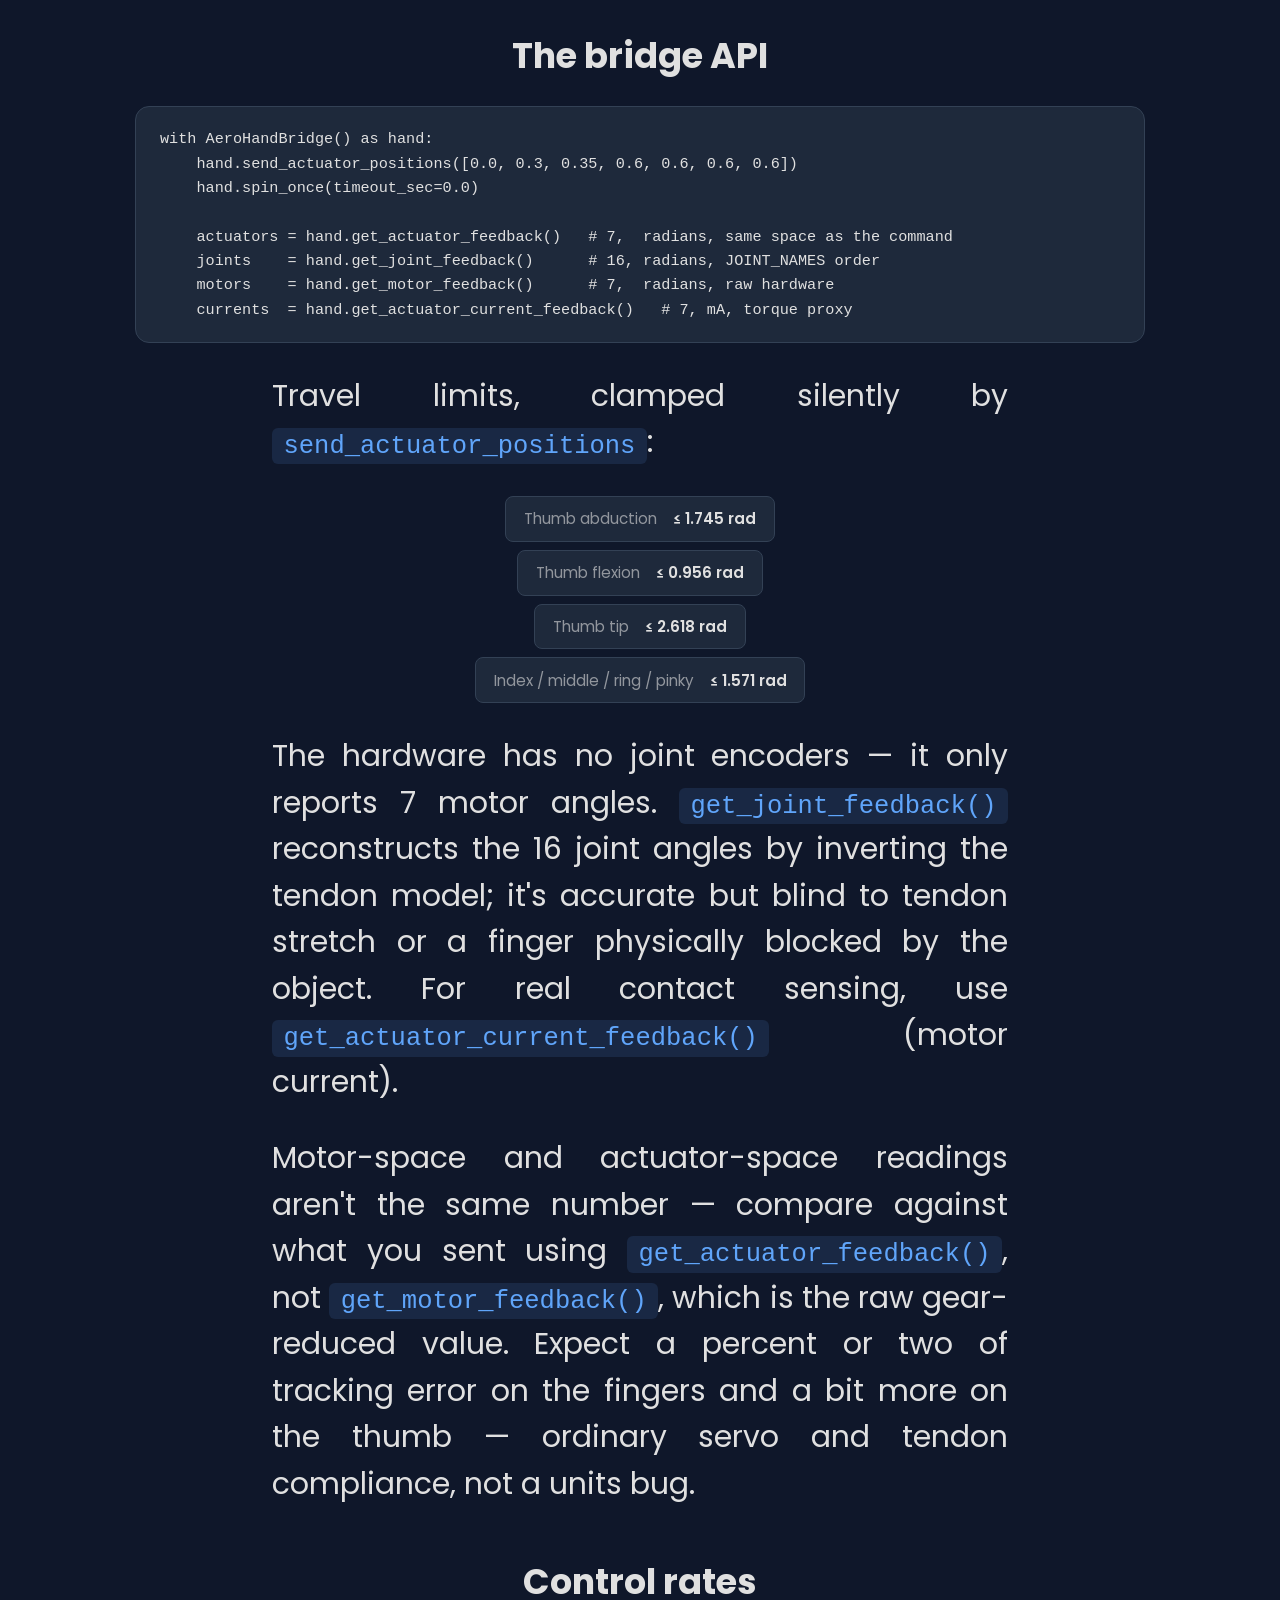
==== commit fa4ec845: "Add more content" ====
--- a/website/index.html
+++ b/website/index.html
@@ -43,29 +43,34 @@
     <div class="body-container">
 
         <section class="head-container" id="top">
-            <h1>TetherIA Aero Hand Open</h1>
-            <p class="subtitle">An Isaac Lab port of the Aero Hand for a grasp-and-hold task — close around an object,
-                hold it against gravity, don't drop it.</p>
+            <h1>TetherIA Aero Hand Open Project</h1>
+            <p class="subtitle">An Isaac Lab port of the TetherIA Aero Hand for grasp-and-hold tasks</p>
         </section>
 
         <section class="content-container" id="overview">
             <h2>Overview</h2>
-            <p>The hand mounts pointing straight down, closes around an object, and has to keep holding it against
-                gravity for the whole episode. Four objects share one codebase — mug, bottle, card, and pen — each with
-                its own tuned config and environment file, but the same hand model, action space, and reward structure
+            <p>The hand mounts pointing straight down, closes around an object, and aims to hold the object for the
+                duration of the episode.
+                There are currently four objects added: a mug, bottle, card, and pen — each with
+                its own tuned config and environment file; but the same hand model, action space, and <a
+                    href="#observations-rewards">reward</a> structure
                 underneath.</p>
-            <p>The action space, observations, and rewards follow the conventions from TetherIA's own official
-                environment (a cube-rotation task in <code>mujoco_playground</code>): tendon-space control and
-                torque/energy-aware rewards, reused here even though TetherIA hasn't published a grasp task of their
-                own.</p>
-            <p>A separate <code>real_hand/</code> directory drives the physical hand over ROS2, using the exact same
-                7-number action convention as the simulated policy, so a trained policy can move to hardware without a
+            <p>The <code>real_hand/</code> directory drives the physical hand over ROS2, using the exact same
+                7 action space convention as the simulated policy, so a future trained policy can move directly to
+                hardware without a
                 translation layer in between.</p>
+
+            <div class="callout callout-note">
+                <p><strong>Note:</strong> The finger positions for the card and pen must be further tuned as they do not
+                    properly grip on to the simulated model at the moment (or a policy can be trained that learns to
+                    grip them).</p>
+                </p>
+            </div>
 
             <div class="stat-row">
                 <div class="stat">
                     <p class="stat-value">7</p>
-                    <p class="stat-label">tendon actuators</p>
+                    <p class="stat-label">tendon actuators in simulation (mirrors real hand)</p>
                 </div>
                 <div class="stat">
                     <p class="stat-value">68</p>
@@ -73,7 +78,7 @@
                 </div>
                 <div class="stat">
                     <p class="stat-value">4</p>
-                    <p class="stat-label">objects — mug, bottle, card, pen</p>
+                    <p class="stat-label">objects currently available — mug, bottle, card, pen</p>
                 </div>
                 <div class="stat">
                     <p class="stat-value">60 Hz</p>
@@ -88,8 +93,8 @@
 
         <section class="content-container" id="architecture">
             <h2>Architecture</h2>
-            <p>Most of the codebase is shared across all four objects — only a handful of files and values actually
-                change per object.</p>
+            <p>The hand's settings are kept consistent across all objects, although a handful of values are changed to
+                suit each object.</p>
 
             <div class="compare-grid">
                 <div class="compare-col">
@@ -99,7 +104,6 @@
                         <li>7-tendon action mapping</li>
                         <li>68-dim observation layout</li>
                         <li>Reward structure (which terms exist)</li>
-                        <li>Orientation-tuning workflow</li>
                     </ul>
                 </div>
                 <div class="compare-col">
@@ -108,7 +112,6 @@
                         <li>Object config — USD, mass, spawn offset</li>
                         <li>Tuned grasp pose</li>
                         <li>Drop-height threshold</li>
-                        <li>Two reward scale values</li>
                         <li>Torque / energy / pose reward tuning</li>
                     </ul>
                 </div>
@@ -118,72 +121,80 @@
             <div class="file-list">
                 <div class="file-item">
                     <p class="file-name"><code>aero_hand_cfg.py</code></p>
-                    <p class="file-desc">Hand asset, actuator gains, and base orientation — identical for every object.
+                    <p class="file-desc">Hand asset, actuator gains, and base orientation (identical for every object)
                     </p>
                 </div>
                 <div class="file-item">
                     <p class="file-name"><code>aero_hand_scene_cfg.py</code></p>
-                    <p class="file-desc">Thin scene wrapper: ground plane, light, N cloned hands. Not object-specific.
+                    <p class="file-desc">Thin scene wrapper: sets ground plane and light (identical for every object)
                     </p>
                 </div>
                 <div class="file-item">
                     <p class="file-name"><code>&lt;object&gt;_cfg.py</code></p>
-                    <p class="file-desc">One per object — USD path, mass, and spawn offset relative to the hand.</p>
+                    <p class="file-desc">One per object — USD path, mass, and spawn offset/quaternion rotation relative
+                        to the hand.</p>
                 </div>
                 <div class="file-item">
                     <p class="file-name"><code>&lt;object&gt;_grasp_env.py</code></p>
                     <p class="file-desc">The actual <code>DirectRLEnv</code>: actions, observations, rewards, resets.
-                        Same shape in every variant, with the object's name swapped in.</p>
-                </div>
-                <div class="file-item">
-                    <p class="file-name"><code>test.py</code></p>
-                    <p class="file-desc">Loads a variant's tuned grasp pose across N envs to eyeball the grip — no RL
-                        loop. (Named <code>test_sim.py</code> in <code>mug/</code> to avoid clashing with
-                        <code>real_hand/test_ros.py</code>.)</p>
-                </div>
-                <div class="file-item">
-                    <p class="file-name"><code>run_aero_hand_parallel.py</code></p>
-                    <p class="file-desc">Bare hand-only scene check — no object, no RL, just cloned hands curling open
-                        and closed.</p>
+                        Same structure in every variant, with each object's name swapped in. Sets initial finger
+                        positions.</p>
+                </div>
+                <div class="file-item">
+                    <p class="file-name"><code>test_sim.py</code></p>
+                    <p class="file-desc">Loads a variant's tuned grasp pose across N envs to eyeball the grip. No RL
+                        loop.
+                    </p>
                 </div>
             </div>
 
             <h3>Hardware files — <code>real_hand/</code></h3>
-            <p>Everything that talks to the physical hand lives here and nowhere else — it's object-agnostic, so it sits
-                at the top level instead of being copied into each variant.</p>
+            <p>All files that directly communicate with the real hand is located here. It sits
+                at the top level instead of being copied into each object directory, as it applies to all objects.</p>
+
             <div class="file-list">
                 <div class="file-item">
                     <p class="file-name"><code>real_hand/aero_hand_bridge.py</code></p>
-                    <p class="file-desc">Talks to the real hand over ROS2 in the same 7-actuator convention as the sim.
+                    <p class="file-desc">Talks to the real hand over ROS2 in the same 7-actuator convention as the sim
+                        using a wrapper to internally convert the 7 actuator positions to 16 joint positions to set in
+                        the simulation. Vice versa to convert 16 joint positions to 7 actuator readings as output.
                         Also reconstructs joint angles from motor feedback, since the hardware has no joint encoders.
                         Its coupling constants have to match every <code>&lt;object&gt;_grasp_env.py</code>.</p>
                 </div>
                 <div class="file-item">
                     <p class="file-name"><code>real_hand/test_ros.py</code></p>
-                    <p class="file-desc">A scripted demo — finger wave, counting, thumb opposition — that doubles as an
+                    <p class="file-desc">A scripted demo that includes finger waving, counting, thumb opposition. Also
+                        doubles as an
                         end-to-end hardware check.</p>
                 </div>
             </div>
 
-            <p>Variant scripts import the bridge from their own directory like this:</p>
+            <p>Variant scripts import the bridge from their own directory like so:</p>
             <pre><code>import pathlib, sys
 sys.path.insert(0, str(pathlib.Path(__file__).resolve().parent.parent / "real_hand"))
 from aero_hand_bridge import AeroHandBridge</code></pre>
 
-            <h3>Before you train</h3>
-            <p>A few values are still placeholders and worth checking first: <code>_DOWNWARD_FACING_EULER_DEG</code>,
-                <code>stiffness</code>, and <code>effort_limit_sim</code> in <code>aero_hand_cfg.py</code> (shared);
-                object mass and spawn <code>pos</code> in each <code>&lt;object&gt;_cfg.py</code>; and
-                <code>rew_scale_torques</code> / <code>rew_scale_energy</code> in each
-                <code>&lt;object&gt;_grasp_env.py</code>, which need verifying against real torque magnitudes once you
-                can log them.</p>
+            <div class="callout callout-note">
+                <p><strong>Before training:</strong> A few values are still placeholders and worth checking first:
+                    <code>stiffness</code>, and
+                    <code>effort_limit_sim</code> in <code>aero_hand_cfg.py</code> (shared);
+                    object mass and spawn <code>pos</code> in each <code>&lt;object&gt;_cfg.py</code>; and
+                    <code>rew_scale_torques</code> / <code>rew_scale_energy</code> in each
+                    <code>&lt;object&gt;_grasp_env.py</code>, which need verifying against real torque magnitudes once
+                    you
+                    can log them.
+                </p>
+                </p>
+            </div>
         </section>
 
         <section class="content-container" id="action-space">
             <h2>The 7-tendon action space</h2>
-            <p>The real hand has 7 motors driving 16 joints through tendons, so it's under-actuated by design — many
-                joints are mechanically forced to move together. The policy outputs 7 normalized values, one per
-                actuator, and each is broadcast to every joint it physically drives:</p>
+            <p>The real hand only has 7 actuators driving 16 joints through tendons (string pulleys), so it's
+                under-actuated, leading many joints to be mechanically forced to move together (see "Independent vs.
+                forced-equal joints" section). The policy
+                outputs 7 normalized values, one per actuator, and each is broadcast to
+                every joint it physically drives:</p>
 
             <div class="actuator-map">
                 <div class="actuator-row"><code class="actuator-name">right_thumb_cmc_abd_act</code><span
@@ -205,29 +216,31 @@
             <p>This mirrors TetherIA's own "compact representation" from their SDK docs, reimplemented in Isaac Lab as a
                 broadcast matrix, since PhysX doesn't model MuJoCo-style tendons directly.</p>
 
+            <p>The reset pose (<code>grasp_joint_pos</code>) still sets all 16 joints directly at the start of each
+                episode, while the ongoing control during the episode goes through the 7 action space.</p>
+
             <h3>Independent vs. forced-equal joints</h3>
             <p>Only the two thumb-base joints move independently. The rest fall into five 3-joint clusters — thumb tip,
                 index, middle, ring, pinky — where every joint in a cluster is forced to the same commanded angle. The
                 grouping is fixed by the hand's mechanics and identical across objects; only the angles being averaged
                 change with each object's tuned grasp pose. Pinch grasps (card, pen) tend to want a bigger gap between
                 mcp and pip/dip than power grasps (mug, bottle), since a pinch relies more on independent fingertip
-                placement — exactly the precision this coupling gives up.</p>
+                placement, which this 7-actuator coupling setup gives up. As such, the hand is less dextrous, and makes
+                it harder to tune to pinch these aforementioned thin objects.</p>
 
             <div class="callout callout-note">
-                <p><strong>Caveat.</strong> This matches TetherIA's documented compact representation, but the real
-                    hardware's thumb coupling is actually more complex — moving one thumb actuator physically tugs on
-                    the others, nonlinearly. That deeper coupling isn't reproduced here, and Isaac Lab doesn't simulate
-                    real tendons either, so this is an approximation of an approximation — good enough to train a policy
-                    that speaks the same 7-number language as the real hand, not a physically exact model of the cables.
+                <p><strong>Caveat:</strong> This matches TetherIA's documented compact representation, but the real
+                    hardware's thumb coupling is actually more complex, as moving one thumb actuator physically tugs on
+                    the others, non-linearly. That deeper coupling isn't reproduced here, and Isaac Lab doesn't simulate
+                    real tendons either, so this is an approximation of an approximation. It may be good enough to train
+                    a policy that speaks the same 7-number language as the real hand, not a physically exact model of
+                    the cables.
                 </p>
             </div>
-
-            <p>The reset pose (<code>grasp_joint_pos</code>) still sets all 16 joints directly at the start of each
-                episode — only the ongoing control during the episode goes through the 7-number action space.</p>
         </section>
 
         <section class="content-container" id="observations-rewards">
-            <h2>Observations &amp; rewards</h2>
+            <h2>Observations &amp; Rewards</h2>
 
             <h3>Observations — 68 dims</h3>
             <p>Same layout for every object; only the values coming from the loaded object differ.</p>
@@ -261,9 +274,13 @@
             </div>
 
             <h3>Rewards</h3>
-            <p>Named after TetherIA's own reward terms, adapted from "rotate as fast as possible" to "hold still without
-                dropping." The structure is shared across objects; two scale names embed the object's name and get tuned
-                per variant.</p>
+            <p>Named after TetherIA's own
+                <a target="_blank"
+                    href="https://github.com/google-deepmind/mujoco_playground/blob/1bd244fa9c51fa7074c7a449934f556d898f7a15/mujoco_playground/_src/manipulation/aero_hand/rotate_z.py">CubeRotateZAxis</a>
+                example reward terms, but adapted from "rotate as
+                fast as possible" to "hold still without dropping." The structure is shared across objects; two scale
+                names embed the object's name and can be tuned per variant.
+            </p>
             <div class="reward-list">
                 <div class="reward-item">
                     <p class="reward-name">Held <code class="reward-field">rew_scale_&lt;object&gt;_height</code></p>
@@ -284,62 +301,64 @@
                 </div>
                 <div class="reward-item">
                     <p class="reward-name">Torques &amp; energy</p>
-                    <p class="reward-desc">Penalize actuator effort and wasted mechanical power. Placeholder scales —
-                        tune per object.</p>
+                    <p class="reward-desc">Penalize actuator effort and wasted mechanical power. Currently placeholder
+                        scales; must be tuned per object.</p>
                 </div>
                 <div class="reward-item">
                     <p class="reward-name">Drop penalty</p>
                     <p class="reward-desc">Flat penalty applied every step the object counts as dropped.</p>
                 </div>
             </div>
-            <p>Each object defines its own drop-height threshold — how far it can sink from its reset height before it
-                counts as dropped — since a few centimeters means something very different for a pen than a bottle.</p>
+            <p>Each object defines its own drop-height threshold (how far it can sink from its reset height before it
+                counts as dropped) since a few centimeters means something very different for a pen vs. a bottle.</p>
 
             <h3>Hand orientation</h3>
             <p>The hand's downward-facing base rotation lives in <code>aero_hand_cfg.py</code> as an Euler angle rather
-                than a raw quaternion, so it's easy to nudge by eye — the same workflow used for tuning a grasp pose or
-                an object's spawn offset.</p>
+                than a raw quaternion, so it's easy to nudge by eye. It's the same workflow used for tuning a grasp pose
+                or an object's spawn offset.</p>
         </section>
 
         <section class="content-container" id="objects">
             <h2>Object variants</h2>
-            <p>Each of the four variants — mug, bottle, card, pen — customizes the same few things:</p>
+            <p>Each of the four current variants: mug, bottle, card, and pen, customizes the same few things:</p>
             <ul>
                 <li>Its own object config: USD path, mass, spawn offset.</li>
-                <li>A tuned grasp pose, eyeballed with <code>test.py</code>.</li>
+                <li>A tuned grasp pose, eyeballed with <code>test_sim.py</code>.</li>
                 <li>A spawn offset that places the object inside the closed grip for its own geometry.</li>
                 <li>A drop-height threshold sized to the object.</li>
                 <li>Reward scale tuning — pinch grasps (card, pen) want different regularization than power grasps (mug,
                     bottle).</li>
             </ul>
 
+            <p>The USDA file for each object, including the Aero Hand itself, can be found under the
+                <code>hand_model/</code> directory.
+            </p>
+
             <h3>3D model reference photos</h3>
-            <p class="placeholder-note">Photo slots below — drop in renders or photos of each object's 3D model.</p>
-            <!--
-  To add a real photo, replace the .photo-placeholder div inside a .photo-card with an <img>, e.g.:
-  <img src="images/objects/mug.jpg" alt="Mug — 3D model" class="photo-img">
--->
+
             <div class="photo-grid" id="object-photos">
                 <figure class="photo-card">
-                    <div class="photo-placeholder"><span>Photo</span></div>
+                    <img src="./public/img/mug.png" alt="Mug — 3D model" class="photo-img">
                     <figcaption>Mug — 3D model</figcaption>
                 </figure>
                 <figure class="photo-card">
-                    <div class="photo-placeholder"><span>Photo</span></div>
+                    <img src="./public/img/bottle.png" alt="Bottle — 3D model" class="photo-img">
                     <figcaption>Bottle — 3D model</figcaption>
                 </figure>
                 <figure class="photo-card">
-                    <div class="photo-placeholder"><span>Photo</span></div>
+                    <img src="./public/img/card.png" alt="Card — 3D model" class="photo-img">
                     <figcaption>Card — 3D model</figcaption>
                 </figure>
                 <figure class="photo-card">
-                    <div class="photo-placeholder"><span>Photo</span></div>
+                    <img src="./public/img/pen.png" alt="Pen — 3D model" class="photo-img">
                     <figcaption>Pen — 3D model</figcaption>
                 </figure>
             </div>
 
             <div class="callout">
-                <p><strong>Possible refactor.</strong> If keeping four near-identical env files becomes a hassle, they
+                <p><strong>Possible future code refactor:</strong> If keeping four near-identical env files becomes a
+                    hassle,
+                    they
                     could collapse into one generic env class, fed by four small per-object configs instead of four full
                     copies.</p>
             </div>
@@ -348,39 +367,14 @@
         <section class="content-container" id="simulation">
             <h2>Running the simulation</h2>
 
-            <h3>Sanity-checking the scene</h3>
-            <pre><code>./isaaclab.sh -p run_aero_hand_parallel.py --num_envs 100</code></pre>
-            <p>No object, no grasp env, no RL — just N cloned hands driven by one shared curl, with a random reset every
-                300 steps. It confirms cloning, joint control, and reset plumbing before layering an object or the grasp
-                env on top. Good first thing to run in a new setup.</p>
-
-            <p class="placeholder-note">Photo slots below — drop in screenshots of the parallel simulation setup in
-                Isaac Lab.</p>
-            <!--
-  To add a real photo, replace the .photo-placeholder div inside a .photo-card with an <img>, e.g.:
-  <img src="images/sim/parallel-envs.jpg" alt="Parallel environments in Isaac Lab" class="photo-img">
-  Duplicate the .photo-card block for as many screenshots as you have.
--->
-            <div class="photo-grid" id="sim-photos">
-                <figure class="photo-card">
-                    <div class="photo-placeholder"><span>Photo</span></div>
-                    <figcaption>Parallel environments (run_aero_hand_parallel.py)</figcaption>
-                </figure>
-                <figure class="photo-card">
-                    <div class="photo-placeholder"><span>Photo</span></div>
-                    <figcaption>Tuned grasp pose (test.py)</figcaption>
-                </figure>
-            </div>
-
             <h3>Checking a tuned grasp pose</h3>
-            <pre><code># visually check the tuned grasp pose across N envs, no RL loop
-python test.py --num_envs 100
+            <pre><code># visually check the tuned grasp pose across N envs (default 100), no RL loop
+python {object}/test_sim.py
 
 # fewer envs for faster iteration while tuning
-python test.py --num_envs 9</code></pre>
-            <p>Point <code>test.py</code> at whichever variant you want to check. Unlike the parallel sanity check, this
-                goes through the real <code>AeroHandGraspEnv</code> — object included, actions passed through the actual
-                tendon mapping — so you can eyeball whether the grip actually holds.</p>
+python {object}/test_sim.py --num_envs 9</code></pre>
+            <p>This goes through the real <code>AeroHandGraspEnv</code>, with the object included and actions passed
+                through the actual tendon mapping, so you can eyeball whether the grip actually holds.</p>
 
             <h3>Training</h3>
             <p>Every variant behaves like any other Isaac Lab <code>DirectRLEnv</code> — 7 actions, 68 observations — so
@@ -390,8 +384,8 @@
 
         <section class="content-container" id="hardware">
             <h2>Running on the real hand</h2>
-            <p>The bridge speaks the same 7-actuator, radians convention the sim policy outputs, so nothing needs
-                converting between the two.</p>
+            <p><code>aero_hand_bridge.py</code> uses the same 7-actuator, radians convention the sim policy outputs,
+                so nothing needs converting between the two.</p>
 
             <h3>One-time setup</h3>
             <p>Requires ROS2 Humble, the <code>aero-hand-open</code> workspace, and the <code>aero_open_sdk</code>
@@ -399,7 +393,8 @@
             <p>The SDK needs a small patch to talk to the hand over USB: the hand's chip holds itself in reset until it
                 sees DTR and RTS explicitly released, which pyserial doesn't do by default — without the fix, every
                 command dies with <code>ACK (opcode 0x31) not received</code>. Add a wake sequence to
-                <code>AeroHand.__init__</code> before its first command:</p>
+                <code>AeroHand.__init__</code> before its first command:
+            </p>
             <pre><code>self.ser.dtr, self.ser.rts = True, True
 time.sleep(0.3)
 self.ser.dtr, self.ser.rts = False, False   # release EN, chip boots
@@ -450,11 +445,13 @@
             <p>The hardware has no joint encoders — it only reports 7 motor angles. <code>get_joint_feedback()</code>
                 reconstructs the 16 joint angles by inverting the tendon model; it's accurate but blind to tendon
                 stretch or a finger physically blocked by the object. For real contact sensing, use
-                <code>get_actuator_current_feedback()</code> (motor current).</p>
+                <code>get_actuator_current_feedback()</code> (motor current).
+            </p>
             <p>Motor-space and actuator-space readings aren't the same number — compare against what you sent using
                 <code>get_actuator_feedback()</code>, not <code>get_motor_feedback()</code>, which is the raw
                 gear-reduced value. Expect a percent or two of tracking error on the fingers and a bit more on the thumb
-                — ordinary servo and tendon compliance, not a units bug.</p>
+                — ordinary servo and tendon compliance, not a units bug.
+            </p>
 
             <h3>Control rates</h3>
             <div class="spec-list">
@@ -467,7 +464,8 @@
             </div>
             <p>Align the 60 Hz sim with the 100 Hz hand before pushing a policy to hardware — e.g.
                 <code>decimation = 1</code> for 120 Hz, or drop <code>feedback_frequency</code> to 60. Commanding a 100
-                Hz hand at 60 Hz is otherwise fine, since commands latch until the next one arrives.</p>
+                Hz hand at 60 Hz is otherwise fine, since commands latch until the next one arrives.
+            </p>
 
             <h3>Demo</h3>
             <pre><code>python3 real_hand/test_ros.py</code></pre>
@@ -495,15 +493,39 @@
                         device path.</p>
                 </div>
                 <div class="trouble-item">
-                    <p class="trouble-symptom">Feedback looks ~2.5× too big</p>
+                    <p class="trouble-symptom">Feedback looks ~2.5x too big</p>
                     <p class="trouble-cause">Reading <code>get_motor_feedback()</code> where
-                        <code>get_actuator_feedback()</code> was meant.</p>
-                </div>
-            </div>
-        </section>
-
+                        <code>get_actuator_feedback()</code> was meant.
+                    </p>
+                </div>
+                <div class="trouble-item">
+                    <p class="trouble-symptom">Hand cannot be detected after plugging in</p>
+                    <p class="trouble-cause">Make sure to use a USB-C cable that supports data transfer, not just
+                        charging.</p>
+                    </p>
+                </div>
+            </div>
+        </section>
     </div>
 
+    <footer>
+        <ul>
+            <p>Other Links</p>
+
+            <li class="top-list"><a
+                    href="https://river-harmony-364.notion.site/Aero-Hand-Project-3b1dcea3e0948043ab8afa863e06f1ab"
+                    class="link" target="_blank">Notion.so Website</a></li>
+
+            <li class="bottom-list"><a href="https://github.com/SIRI611/Aero-Hand" class="link" target="_blank">Github
+                    Repo</a></li>
+
+            <li class="bottom-list"><a
+                    href="https://web.archive.org/web/20260422055125/https://docs.tetheria.ai/docs/intro/" class="link"
+                    target="_blank">TetherIA Documentation</a></li>
+        </ul>
+    </footer>
+
+    <script src="./public/index.js"></script>
 </body>
 
 </html>
--- a/website/public/styles.css
+++ b/website/public/styles.css
@@ -1,3 +1,7 @@
+html {
+  scroll-behavior: smooth;
+}
+
 body {
   text-align: center;
   margin: 0;
@@ -13,9 +17,6 @@
 
 h1 {
   font-size: 7ch;
-  max-width: 60%;
-  text-align: center;
-  margin-inline: auto;
 }
 
 h2 {
@@ -28,25 +29,25 @@
 
 p {
   font-size: 3ch;
+  text-align: center;
 }
 
 a {
   text-decoration: none;
-}
-
-section * {
-  max-width: 80%;
-  margin-inline: auto;
+  transition: color 200ms linear;
+  color: #60a5fa;
+}
+a:hover {
+  color: #1c7ff7;
 }
 
 .bold {
   font-weight: 600;
 }
 
-a.btn {
-  padding: 0.5rem;
-  border-radius: 0.5rem;
-  transition: background 300ms ease-in;
+.navbar-scroll {
+  transition: background 300ms linear;
+  background: rgba(0, 0, 0, 0.8);
 }
 
 .navbar {
@@ -56,12 +57,10 @@
   left: 0;
   right: 0;
   z-index: 100;
-  margin-bottom: 3rem;
   display: flex;
   justify-content: space-between;
   align-items: center;
   color: rgba(255, 255, 255, 0.6);
-  background-color: rgba(0, 0, 0, 0.6);
 }
 .navbar .logo {
   font-size: 2.5ch;
@@ -141,6 +140,7 @@
   width: 100%;
   position: relative;
   overflow: hidden;
+  padding: 7rem 1.5rem 5rem;
 }
 .head-container::before {
   content: "";
@@ -167,7 +167,7 @@
   content: "";
   position: absolute;
   inset: 0;
-  background: rgba(0, 0, 0, 0.6);
+  background: rgba(0, 0, 0, 0.8);
   z-index: 1;
   pointer-events: none;
 }
@@ -177,4 +177,488 @@
 .head-container > * {
   position: relative;
   z-index: 2;
+}
+.head-container h1 {
+  margin: 0 0 1.5rem;
+  color: #fff;
+  letter-spacing: -1px;
+  text-shadow: 0 6px 30px rgba(0, 0, 0, 0.55);
+}
+.head-container .subtitle {
+  font-size: 1.6rem;
+  font-weight: 300;
+  max-width: 46rem;
+  margin-inline: auto;
+  color: rgba(255, 255, 255, 0.85);
+  line-height: 1.5;
+}
+
+[id] {
+  scroll-margin-top: 6rem;
+}
+
+::-moz-selection {
+  background: #60a5fa;
+  color: #0f172a;
+}
+
+::selection {
+  background: #60a5fa;
+  color: #0f172a;
+}
+
+.content-container,
+footer {
+  padding: 5rem 1.5rem;
+  border-top: 1px solid #334155;
+}
+
+.content-container h2 {
+  position: relative;
+  margin: 0 0 1.5rem;
+}
+.content-container h2::after {
+  content: "";
+  display: block;
+  width: 64px;
+  height: 4px;
+  margin: 1rem auto 0;
+  background: #60a5fa;
+  border-radius: 2px;
+}
+.content-container h3 {
+  margin: 3rem 0 1.25rem;
+}
+.content-container > p {
+  max-width: 46rem;
+  margin-inline: auto;
+  text-align: justify;
+  line-height: 1.55;
+}
+.content-container > p.placeholder-note {
+  font-size: 0.95rem;
+  font-style: italic;
+  color: rgba(224, 224, 224, 0.6);
+}
+.content-container ul {
+  max-width: 42rem;
+  margin: 1.5rem auto;
+  padding: 0;
+  list-style: none;
+  text-align: left;
+}
+.content-container ul li {
+  position: relative;
+  padding-left: 1.75rem;
+  margin-bottom: 0.75rem;
+  line-height: 1.5;
+}
+.content-container ul li::before {
+  content: "";
+  position: absolute;
+  left: 0;
+  top: 0.6em;
+  width: 8px;
+  height: 8px;
+  border-radius: 50%;
+  background: #60a5fa;
+}
+
+.callout {
+  text-align: left;
+  max-width: 46rem;
+  margin: 2.5rem auto;
+  background: #1e293b;
+  border: 1px solid #334155;
+  border-left: 4px solid #60a5fa;
+  border-radius: 14px;
+  padding: 1.5rem 1.75rem;
+}
+.callout p {
+  margin: 0;
+  font-size: 1.05rem;
+  line-height: 1.6;
+}
+.callout strong {
+  color: #60a5fa;
+}
+.callout.callout-note {
+  border-left-color: #f6ad55;
+}
+.callout.callout-note strong {
+  color: #f6ad55;
+}
+
+.stat-row {
+  display: flex;
+  flex-wrap: wrap;
+  justify-content: center;
+  gap: 1.25rem;
+  max-width: 68rem;
+  margin: 2.5rem auto 1rem;
+}
+.stat-row * {
+  max-width: none;
+  margin-inline: auto;
+}
+.stat-row .stat {
+  flex: 1 1 150px;
+  background: #1e293b;
+  border: 1px solid #334155;
+  border-radius: 14px;
+  padding: 1.5rem 1rem;
+}
+.stat-row .stat .stat-value {
+  margin: 0 0 0.35rem;
+  font-size: 1.9rem;
+  font-weight: 700;
+  line-height: 1.1;
+  color: #60a5fa;
+}
+.stat-row .stat .stat-label {
+  margin: 0;
+  font-size: 0.95rem;
+  color: rgba(224, 224, 224, 0.6);
+}
+
+.compare-grid {
+  display: grid;
+  grid-template-columns: repeat(2, minmax(260px, 1fr));
+  gap: 1.5rem;
+  max-width: 60rem;
+  margin: 2.5rem auto;
+  text-align: left;
+}
+.compare-grid * {
+  max-width: none;
+  margin-inline: auto;
+}
+.compare-grid .compare-col {
+  background: #1e293b;
+  border: 1px solid #334155;
+  border-radius: 20px;
+  padding: 2rem;
+}
+.compare-grid .compare-col h3 {
+  margin: 0 0 1rem;
+  font-size: 1.5rem;
+  text-align: left;
+  color: #60a5fa;
+}
+.compare-grid .compare-col ul {
+  margin: 0;
+  max-width: none;
+}
+
+@media (max-width: 780px) {
+  .compare-grid {
+    grid-template-columns: 1fr;
+  }
+}
+.file-list {
+  display: grid;
+  grid-template-columns: repeat(auto-fit, minmax(260px, 1fr));
+  gap: 1.25rem;
+  max-width: 70rem;
+  margin: 2.5rem auto;
+  text-align: left;
+}
+.file-list * {
+  max-width: none;
+  margin-inline: auto;
+}
+.file-list .file-item {
+  background: #1e293b;
+  border: 1px solid #334155;
+  border-radius: 14px;
+  padding: 1.5rem;
+}
+.file-list .file-item .file-name {
+  margin: 0 0 0.6rem;
+}
+.file-list .file-item .file-name code {
+  font-size: 1rem;
+}
+.file-list .file-item .file-desc {
+  margin: 0;
+  font-size: 0.95rem;
+  line-height: 1.55;
+  color: rgba(224, 224, 224, 0.6);
+  text-align: center;
+}
+
+.actuator-map {
+  display: flex;
+  flex-direction: column;
+  gap: 0.6rem;
+  max-width: 46rem;
+  margin: 2rem auto;
+  text-align: left;
+}
+.actuator-map * {
+  max-width: none;
+  margin-inline: auto;
+}
+.actuator-map .actuator-row {
+  display: flex;
+  flex-wrap: wrap;
+  align-items: center;
+  justify-content: space-between;
+  gap: 1rem;
+  background: #1e293b;
+  border: 1px solid #334155;
+  border-radius: 8px;
+  padding: 0.75rem 1.1rem;
+}
+.actuator-map .actuator-row .actuator-name {
+  font-size: 0.9rem;
+}
+.actuator-map .actuator-row .actuator-joints {
+  font-size: 0.9rem;
+  color: rgba(224, 224, 224, 0.6);
+}
+
+.obs-groups {
+  display: grid;
+  grid-template-columns: repeat(auto-fit, minmax(280px, 1fr));
+  gap: 1.5rem;
+  max-width: 60rem;
+  margin: 2rem auto;
+  text-align: left;
+}
+.obs-groups * {
+  max-width: none;
+  margin-inline: auto;
+}
+.obs-groups .obs-group {
+  background: #1e293b;
+  border: 1px solid #334155;
+  border-radius: 20px;
+  padding: 1.75rem;
+}
+.obs-groups .obs-group h4 {
+  margin: 0 0 1rem;
+  font-size: 1.35rem;
+  font-weight: 600;
+  color: #60a5fa;
+}
+.obs-groups .obs-group .obs-list {
+  display: flex;
+  flex-direction: column;
+  gap: 0.5rem;
+}
+.obs-groups .obs-group .obs-item {
+  display: flex;
+  align-items: baseline;
+  gap: 0.75rem;
+  font-size: 0.95rem;
+}
+.obs-groups .obs-group .obs-item .obs-size {
+  min-width: 2ch;
+  font-weight: 700;
+  color: #60a5fa;
+}
+.obs-groups .obs-group .obs-item .obs-name {
+  color: #e0e0e0;
+}
+
+.reward-list {
+  display: grid;
+  grid-template-columns: repeat(auto-fit, minmax(260px, 1fr));
+  gap: 1.25rem;
+  max-width: 70rem;
+  margin: 2rem auto;
+  text-align: center;
+}
+.reward-list * {
+  max-width: none;
+  margin-inline: auto;
+}
+.reward-list .reward-item {
+  background: #1e293b;
+  border: 1px solid #334155;
+  border-radius: 14px;
+  padding: 1.5rem;
+  text-align: center;
+}
+.reward-list .reward-item .reward-name {
+  display: flex;
+  flex-wrap: wrap;
+  align-items: center;
+  justify-content: center;
+  gap: 0.5rem;
+  margin: 0 0 0.5rem;
+  font-size: 1.05rem;
+  font-weight: 600;
+}
+.reward-list .reward-item .reward-name .reward-field {
+  font-size: 0.8rem;
+  font-weight: 400;
+}
+.reward-list .reward-item .reward-desc {
+  margin: 0;
+  font-size: 0.95rem;
+  line-height: 1.55;
+  color: rgba(224, 224, 224, 0.6);
+}
+
+.spec-list {
+  display: flex;
+  flex-direction: column;
+  gap: 0.5rem;
+  max-width: 40rem;
+  margin: 1.5rem auto;
+  text-align: left;
+}
+.spec-list * {
+  max-width: none;
+  margin-inline: auto;
+}
+.spec-list .spec-row {
+  display: flex;
+  justify-content: space-between;
+  gap: 1rem;
+  background: #1e293b;
+  border: 1px solid #334155;
+  border-radius: 8px;
+  padding: 0.65rem 1.1rem;
+  font-size: 0.95rem;
+}
+.spec-list .spec-row .spec-label {
+  color: rgba(224, 224, 224, 0.6);
+}
+.spec-list .spec-row .spec-value {
+  font-weight: 600;
+  color: #e0e0e0;
+}
+
+.trouble-list {
+  display: flex;
+  flex-direction: column;
+  gap: 1rem;
+  max-width: 55rem;
+  margin: 2rem auto;
+  text-align: left;
+}
+.trouble-list * {
+  max-width: none;
+  margin-inline: auto;
+}
+.trouble-list .trouble-item {
+  background: #1e293b;
+  border: 1px solid #334155;
+  border-left: 4px solid #f6ad55;
+  border-radius: 14px;
+  padding: 1.1rem 1.4rem;
+}
+.trouble-list .trouble-item .trouble-symptom {
+  margin: 0 0 0.35rem;
+  font-size: 1rem;
+  font-weight: 600;
+}
+.trouble-list .trouble-item .trouble-cause {
+  margin: 0;
+  font-size: 0.92rem;
+  line-height: 1.5;
+  color: rgba(224, 224, 224, 0.6);
+}
+
+.photo-grid {
+  display: grid;
+  grid-template-columns: repeat(auto-fit, minmax(220px, 1fr));
+  gap: 1.5rem;
+  max-width: 70rem;
+  margin: 2rem auto;
+}
+.photo-grid * {
+  max-width: none;
+  margin-inline: auto;
+}
+.photo-grid .photo-card {
+  background: #1e293b;
+  border: 1px solid #334155;
+  border-radius: 20px;
+  overflow: hidden;
+  padding-bottom: 1rem;
+}
+.photo-grid .photo-card figcaption {
+  padding: 0.85rem 1rem 0;
+  font-size: 0.9rem;
+  color: rgba(224, 224, 224, 0.6);
+}
+
+.photo-placeholder,
+.photo-img {
+  width: 100%;
+  aspect-ratio: 4/3;
+  display: flex;
+  align-items: center;
+  justify-content: center;
+  -o-object-fit: cover;
+     object-fit: cover;
+}
+
+code {
+  font-family: SFMono-Regular, Menlo, Consolas, "Liberation Mono", monospace;
+  font-size: 0.85em;
+  padding: 0.15em 0.45em;
+  border-radius: 6px;
+  background: rgba(96, 165, 250, 0.12);
+  color: #60a5fa;
+}
+
+pre {
+  max-width: 60rem;
+  margin: 1.5rem auto;
+  padding: 1.25rem 1.5rem;
+  overflow-x: auto;
+  text-align: left;
+  background: #1e293b;
+  border: 1px solid #334155;
+  border-radius: 14px;
+}
+pre code {
+  padding: 0;
+  font-size: 0.95rem;
+  line-height: 1.6;
+  background: none;
+  color: #e0e0e0;
+}
+
+@media (max-width: 640px) {
+  h1 {
+    font-size: 2.75rem;
+  }
+  h2 {
+    font-size: 2.25rem;
+  }
+  h3 {
+    font-size: 1.5rem;
+  }
+  p {
+    font-size: 1.05rem;
+  }
+  .content-container {
+    padding: 3rem 1.25rem;
+  }
+  .head-container {
+    padding: 5rem 1.25rem 3rem;
+  }
+}
+footer p {
+  margin: 0 0 0.8rem 0;
+  font-size: 1.1rem;
+}
+footer p.copy {
+  font-size: 1.1rem;
+}
+footer ul {
+  list-style: none;
+  padding: 0;
+}
+footer ul li.bottom-list {
+  margin: 0.3rem 0 0;
+}
+footer ul li a {
+  color: #60a5fa;
 }/*# sourceMappingURL=styles.css.map */
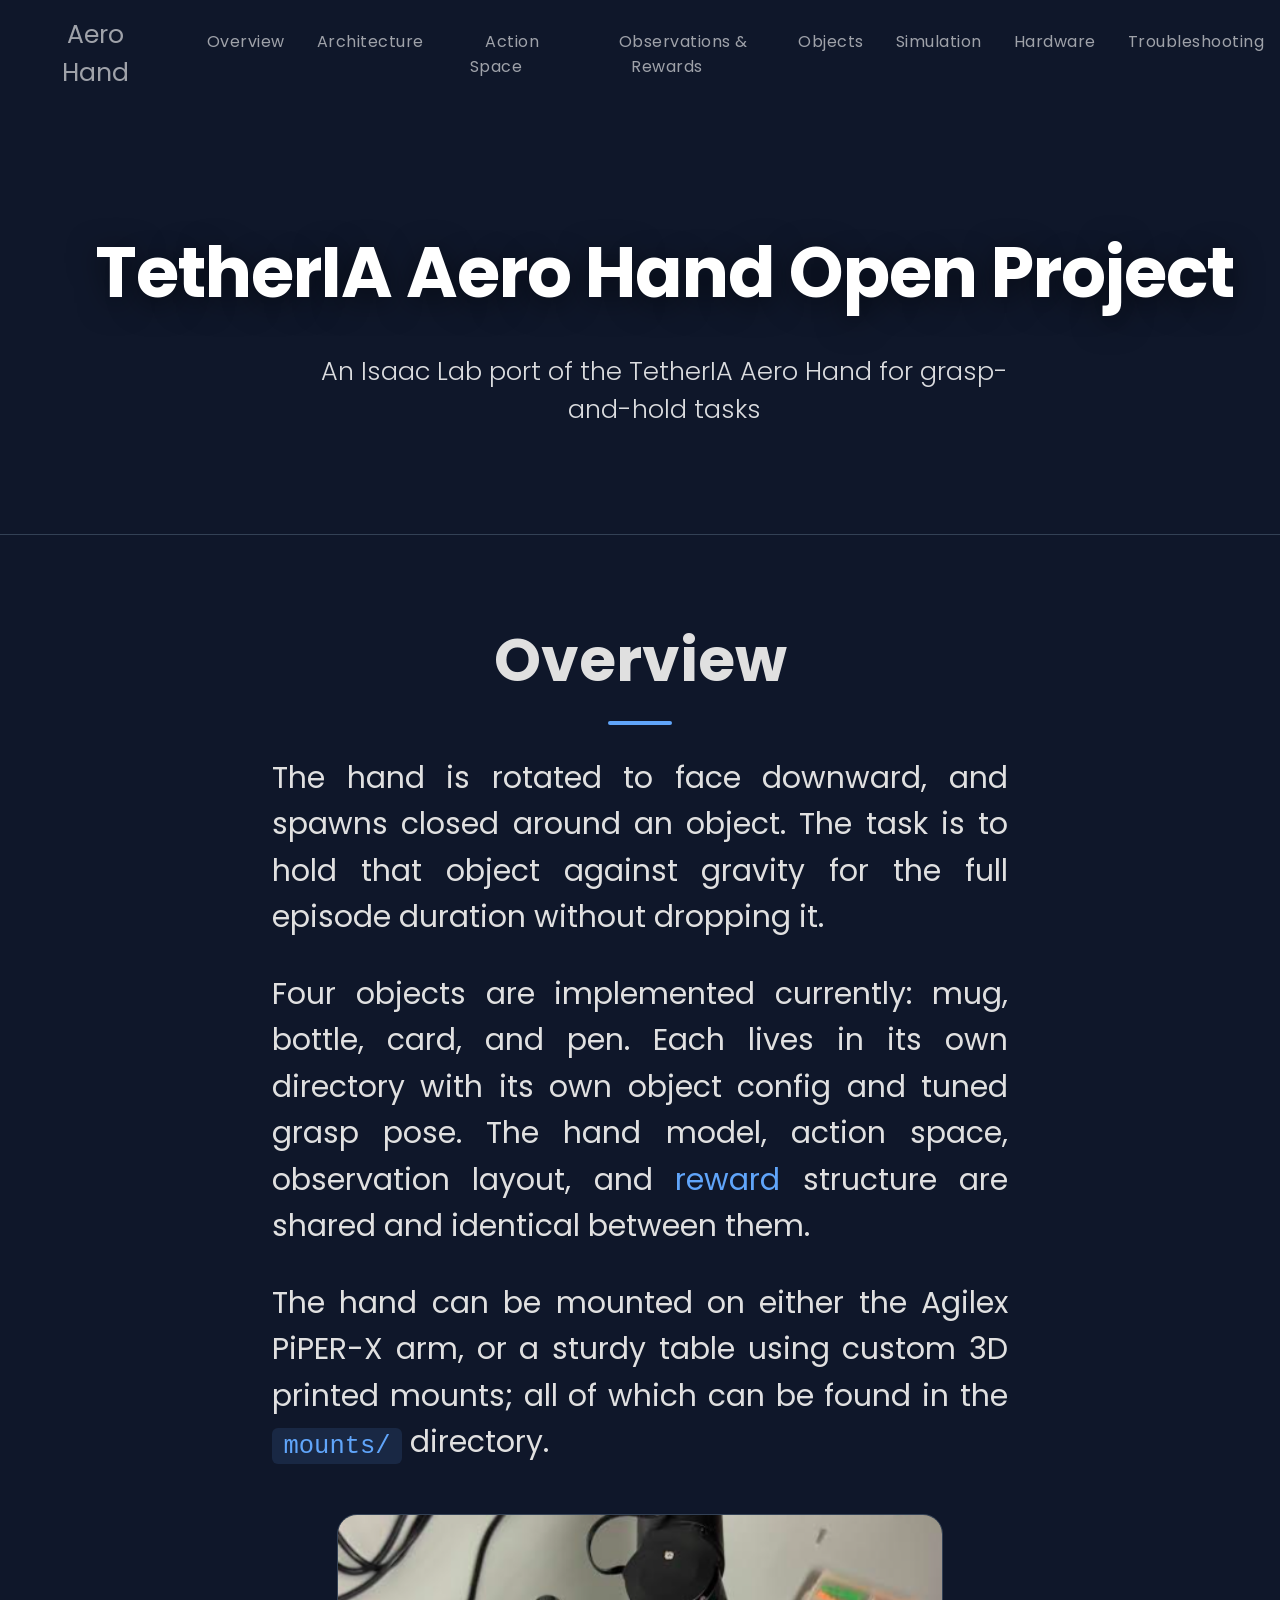
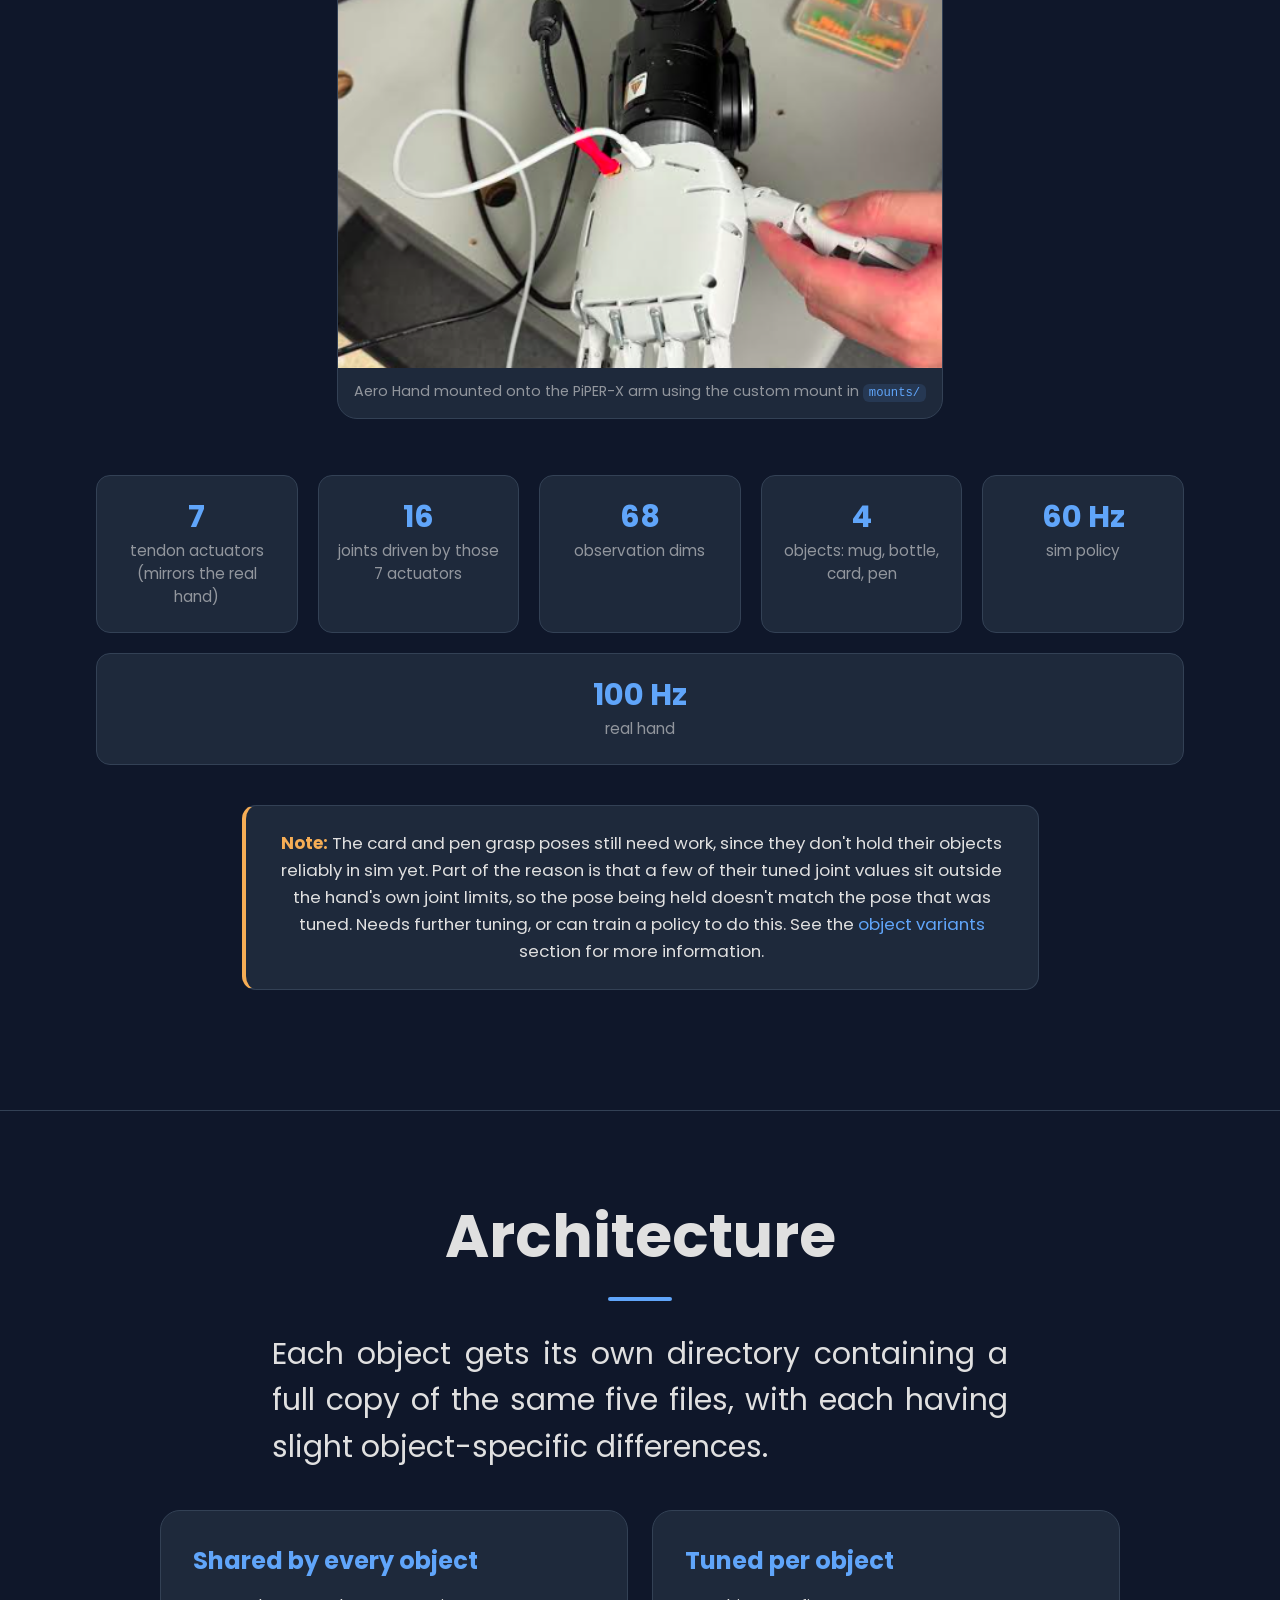
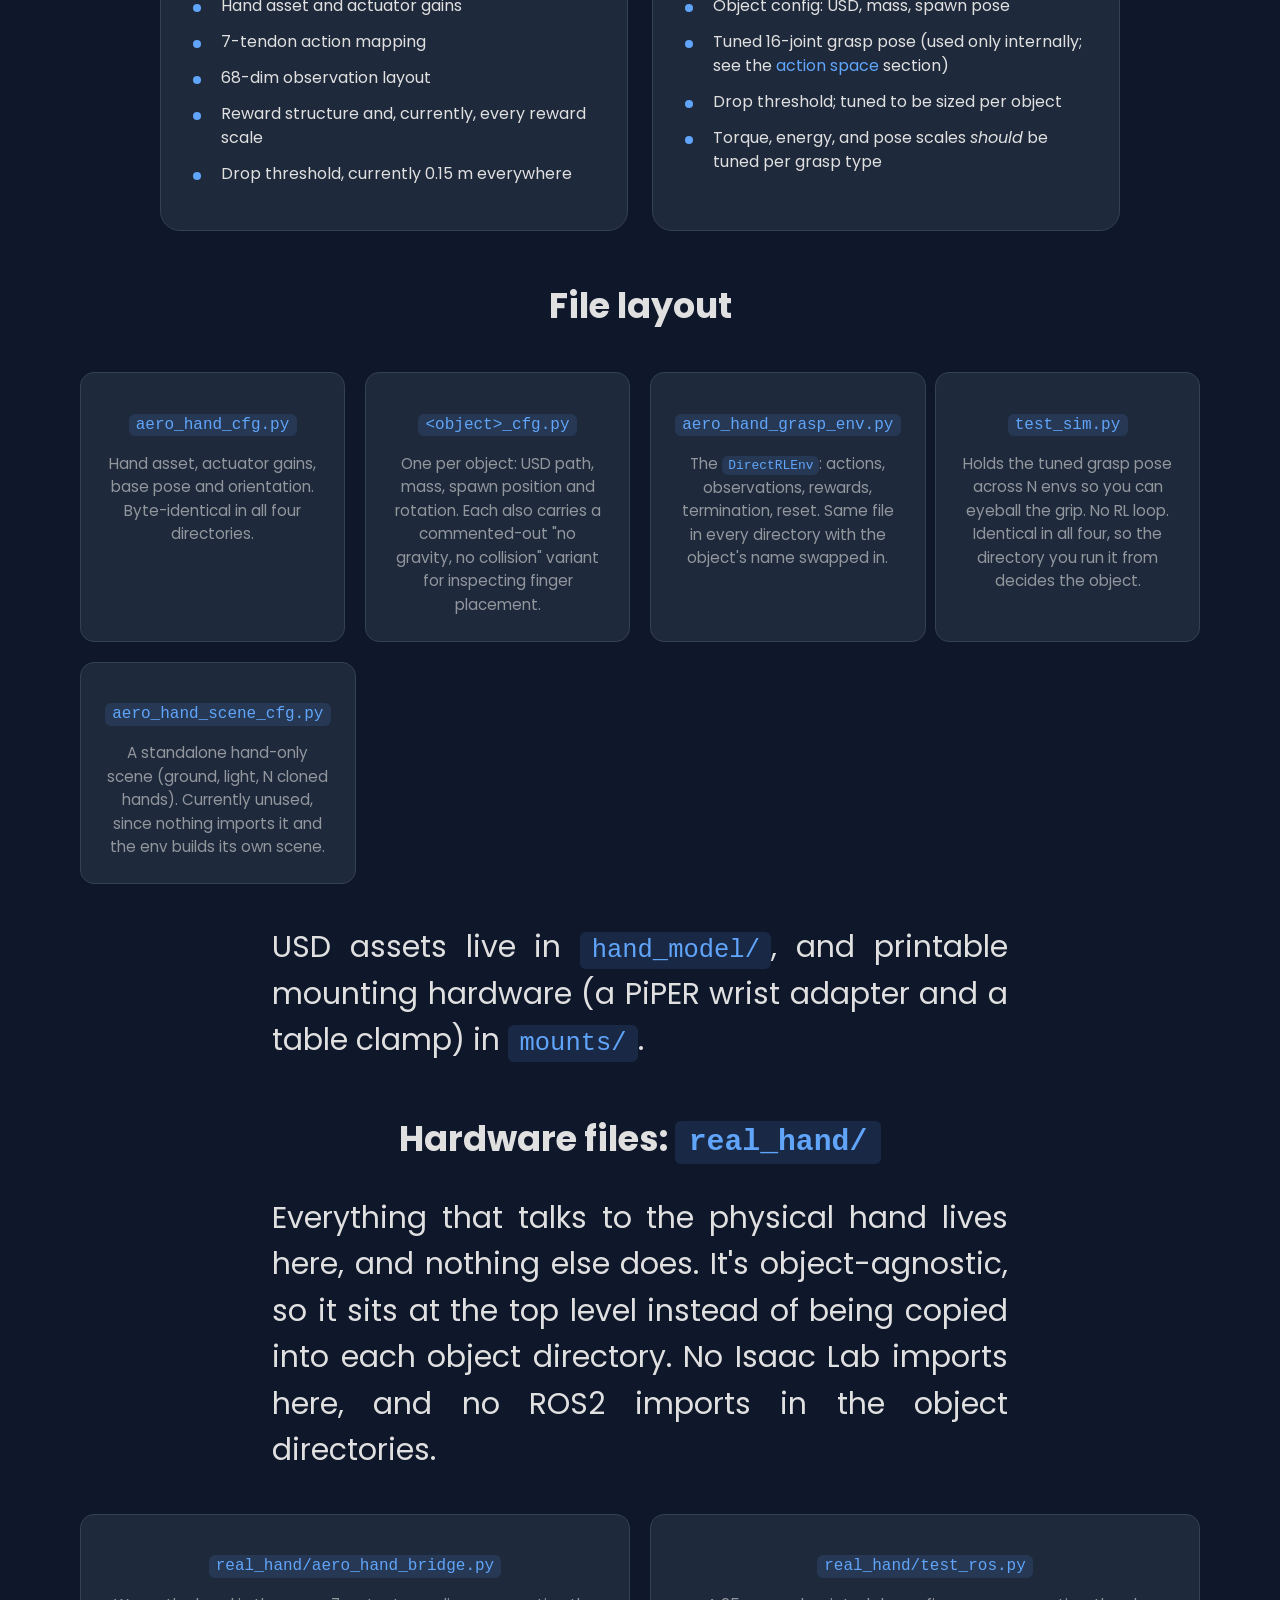
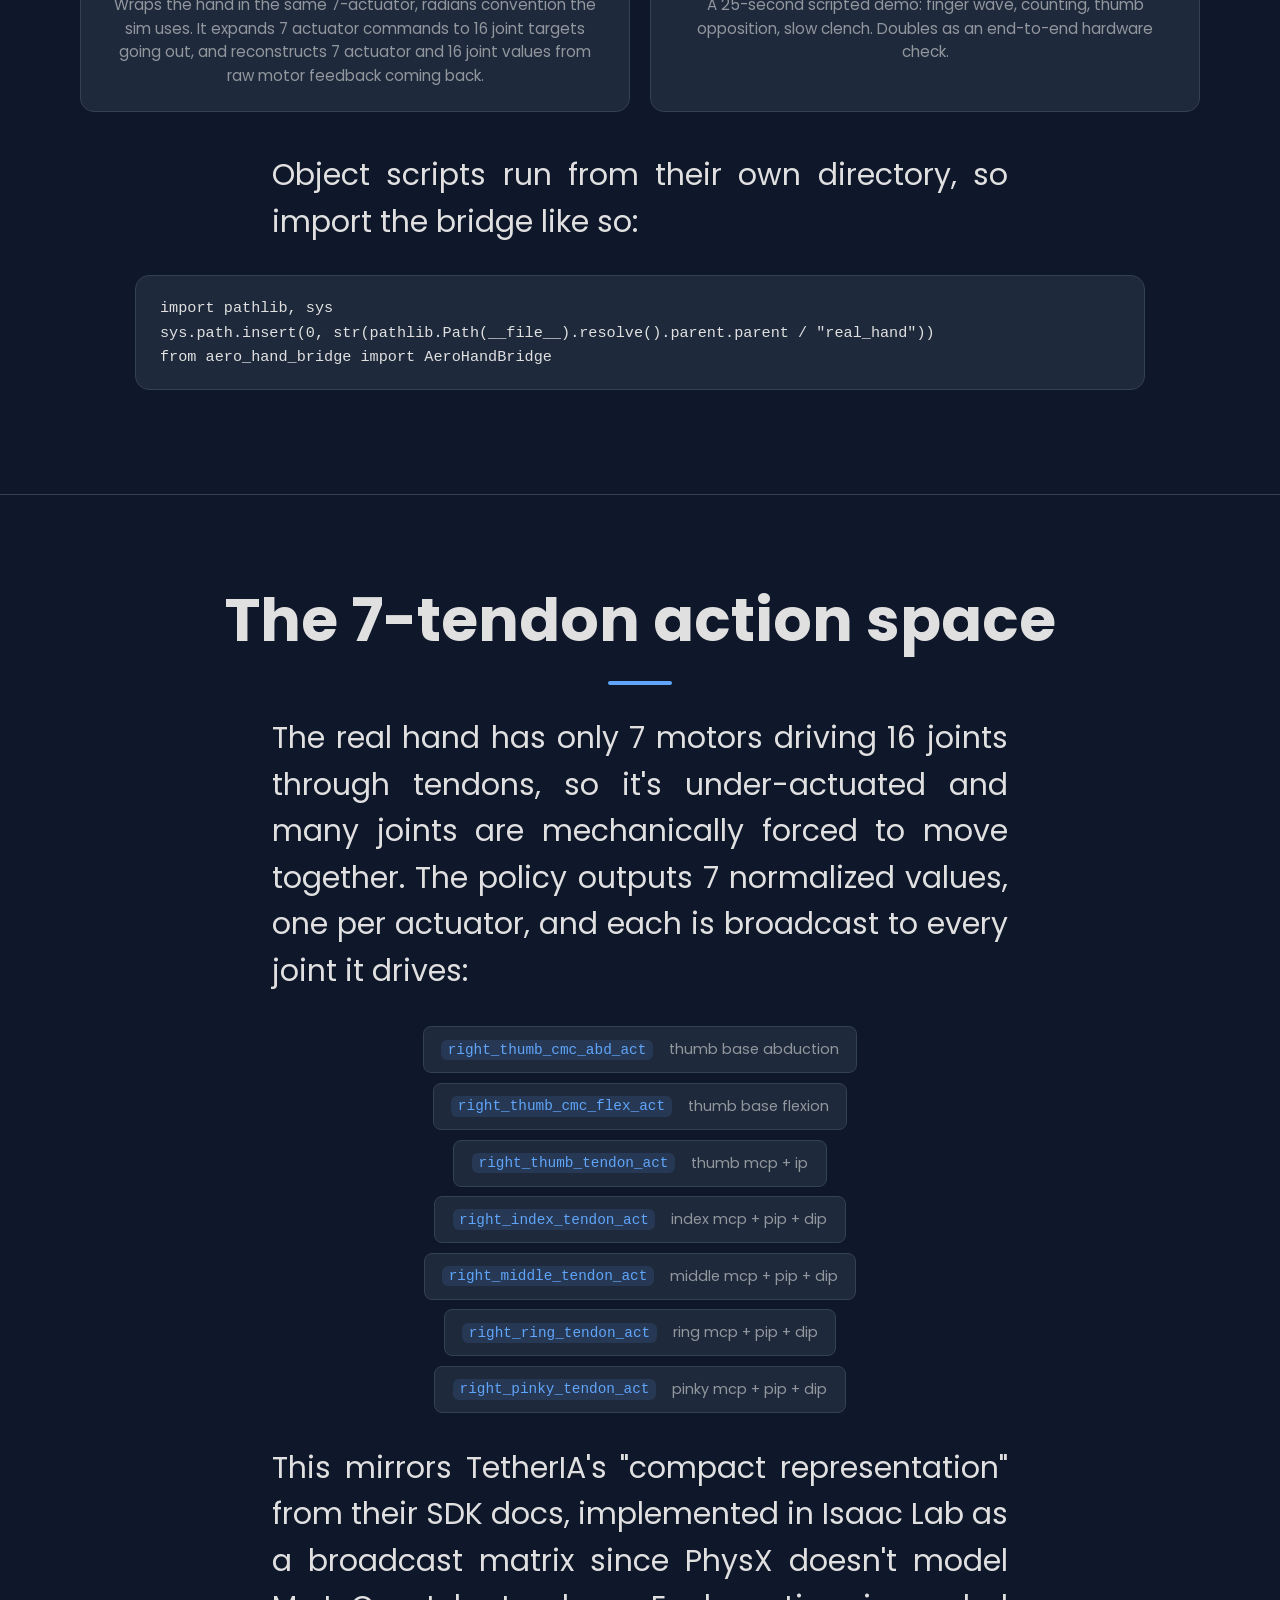
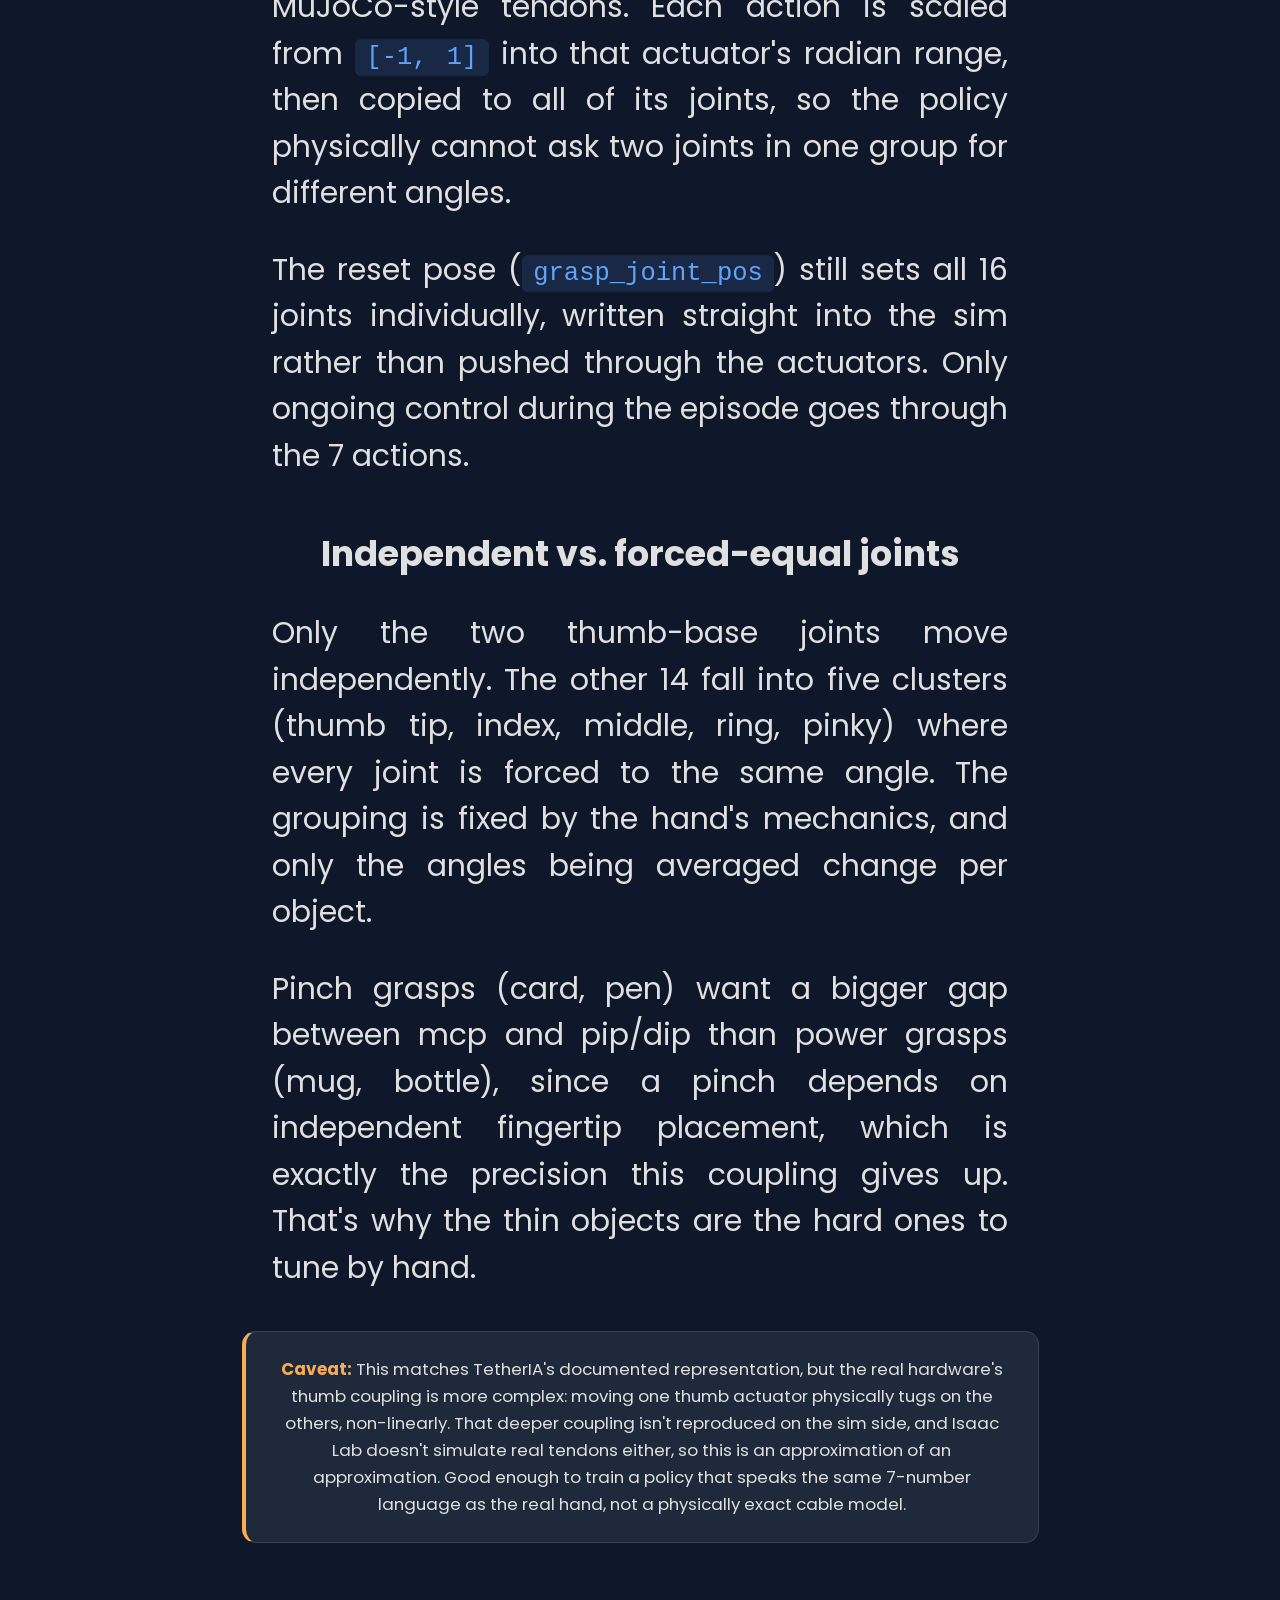
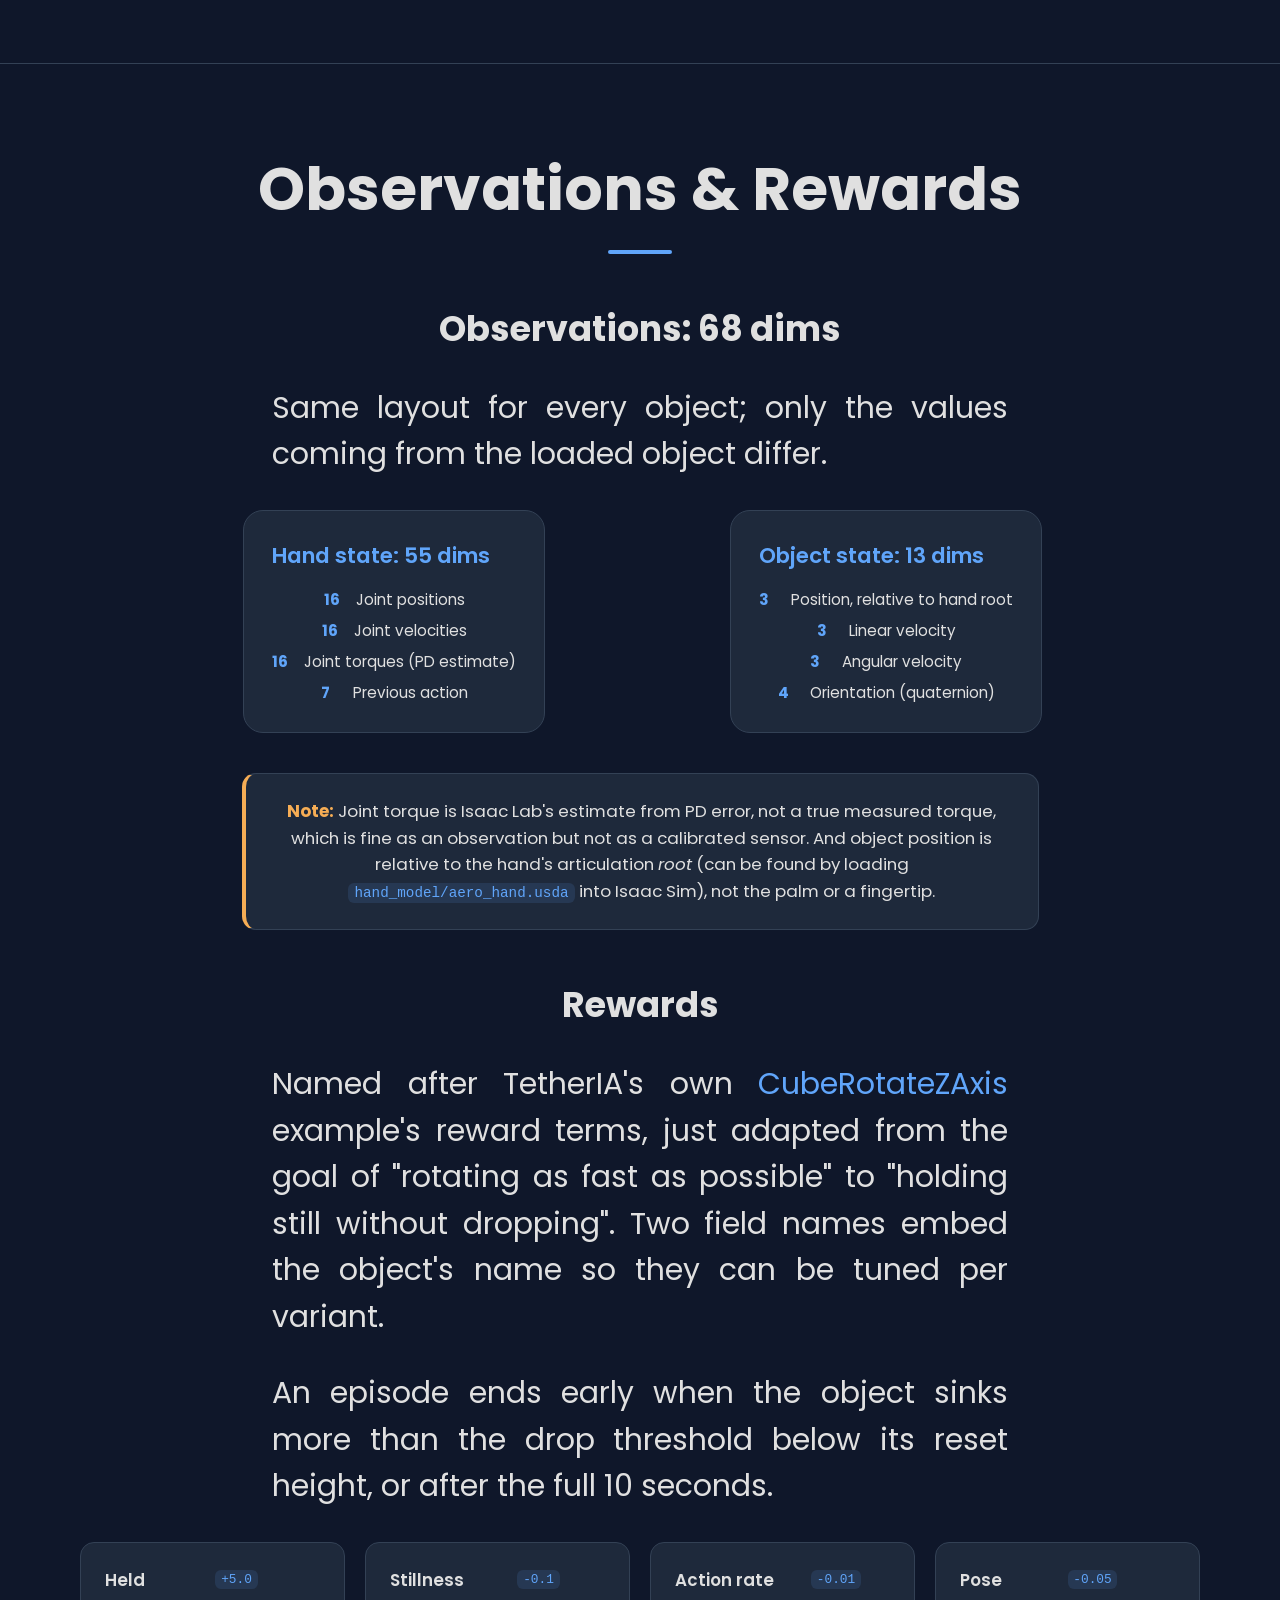
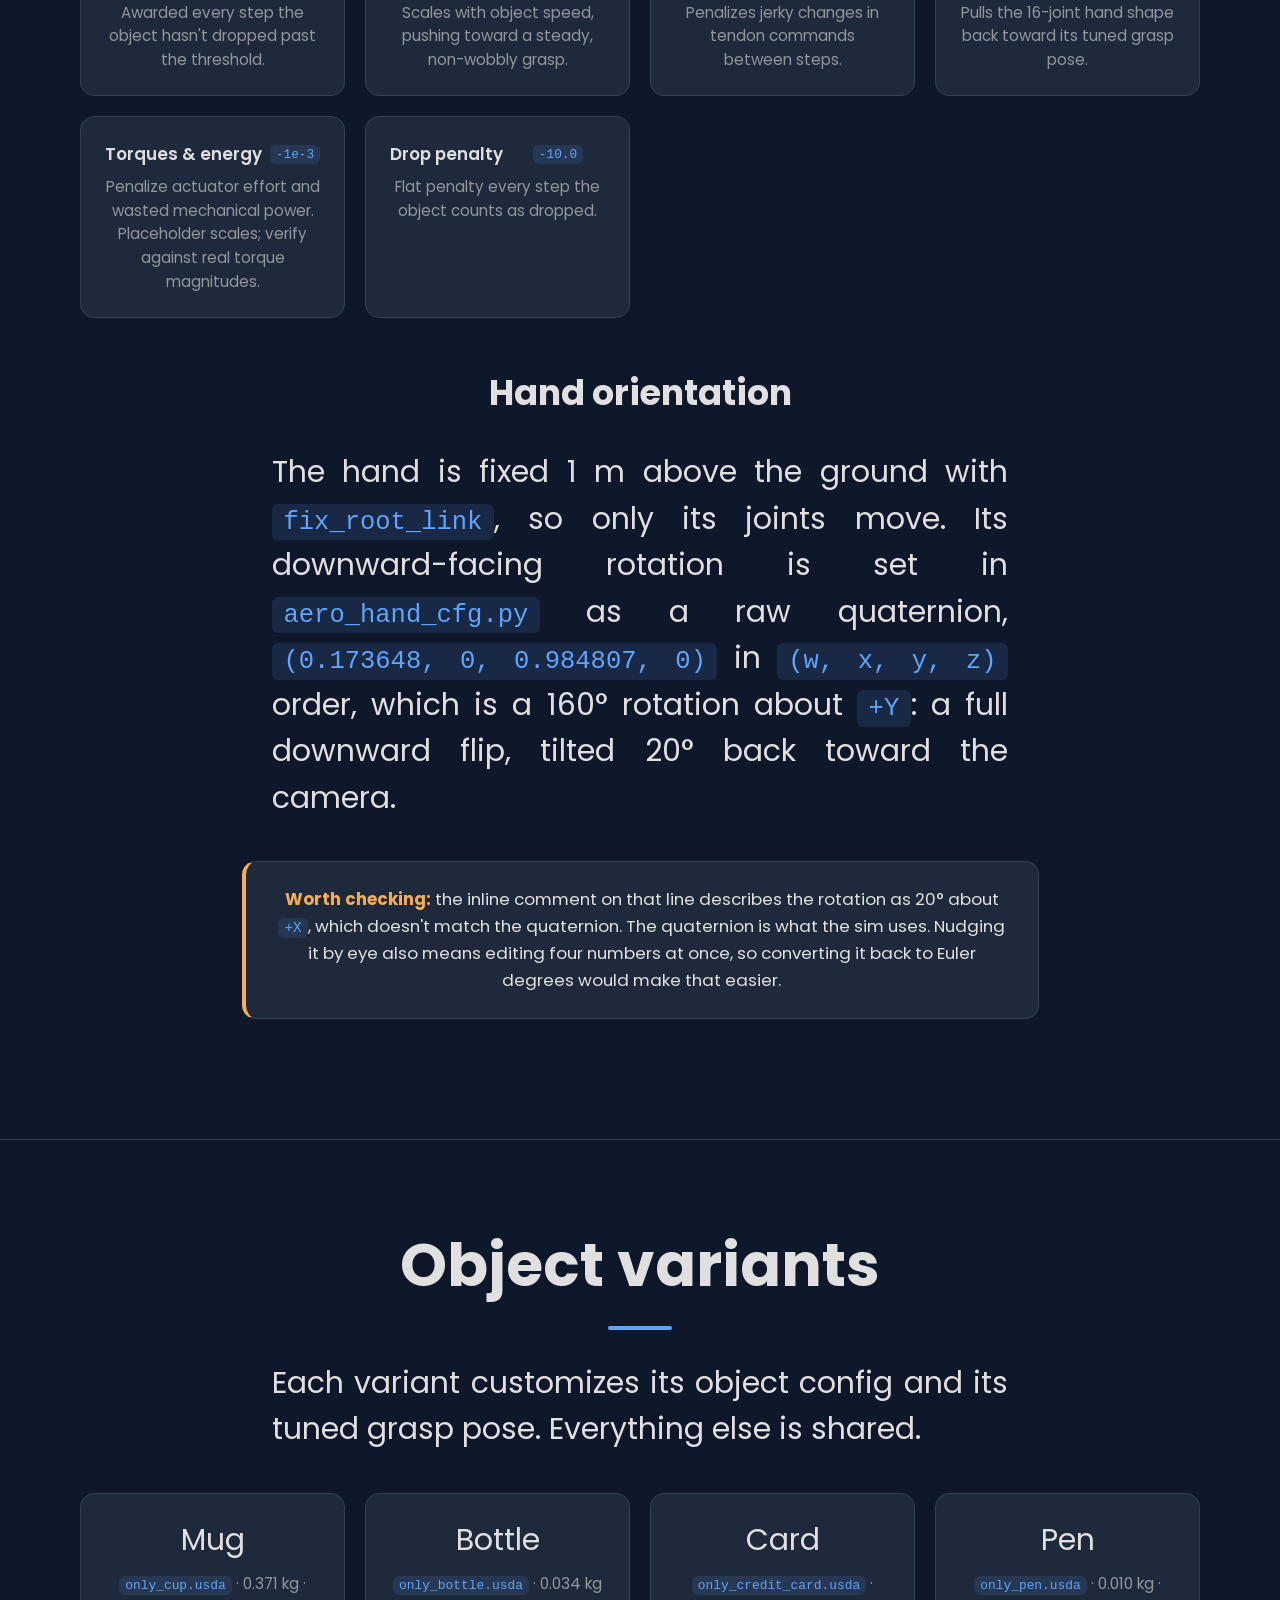
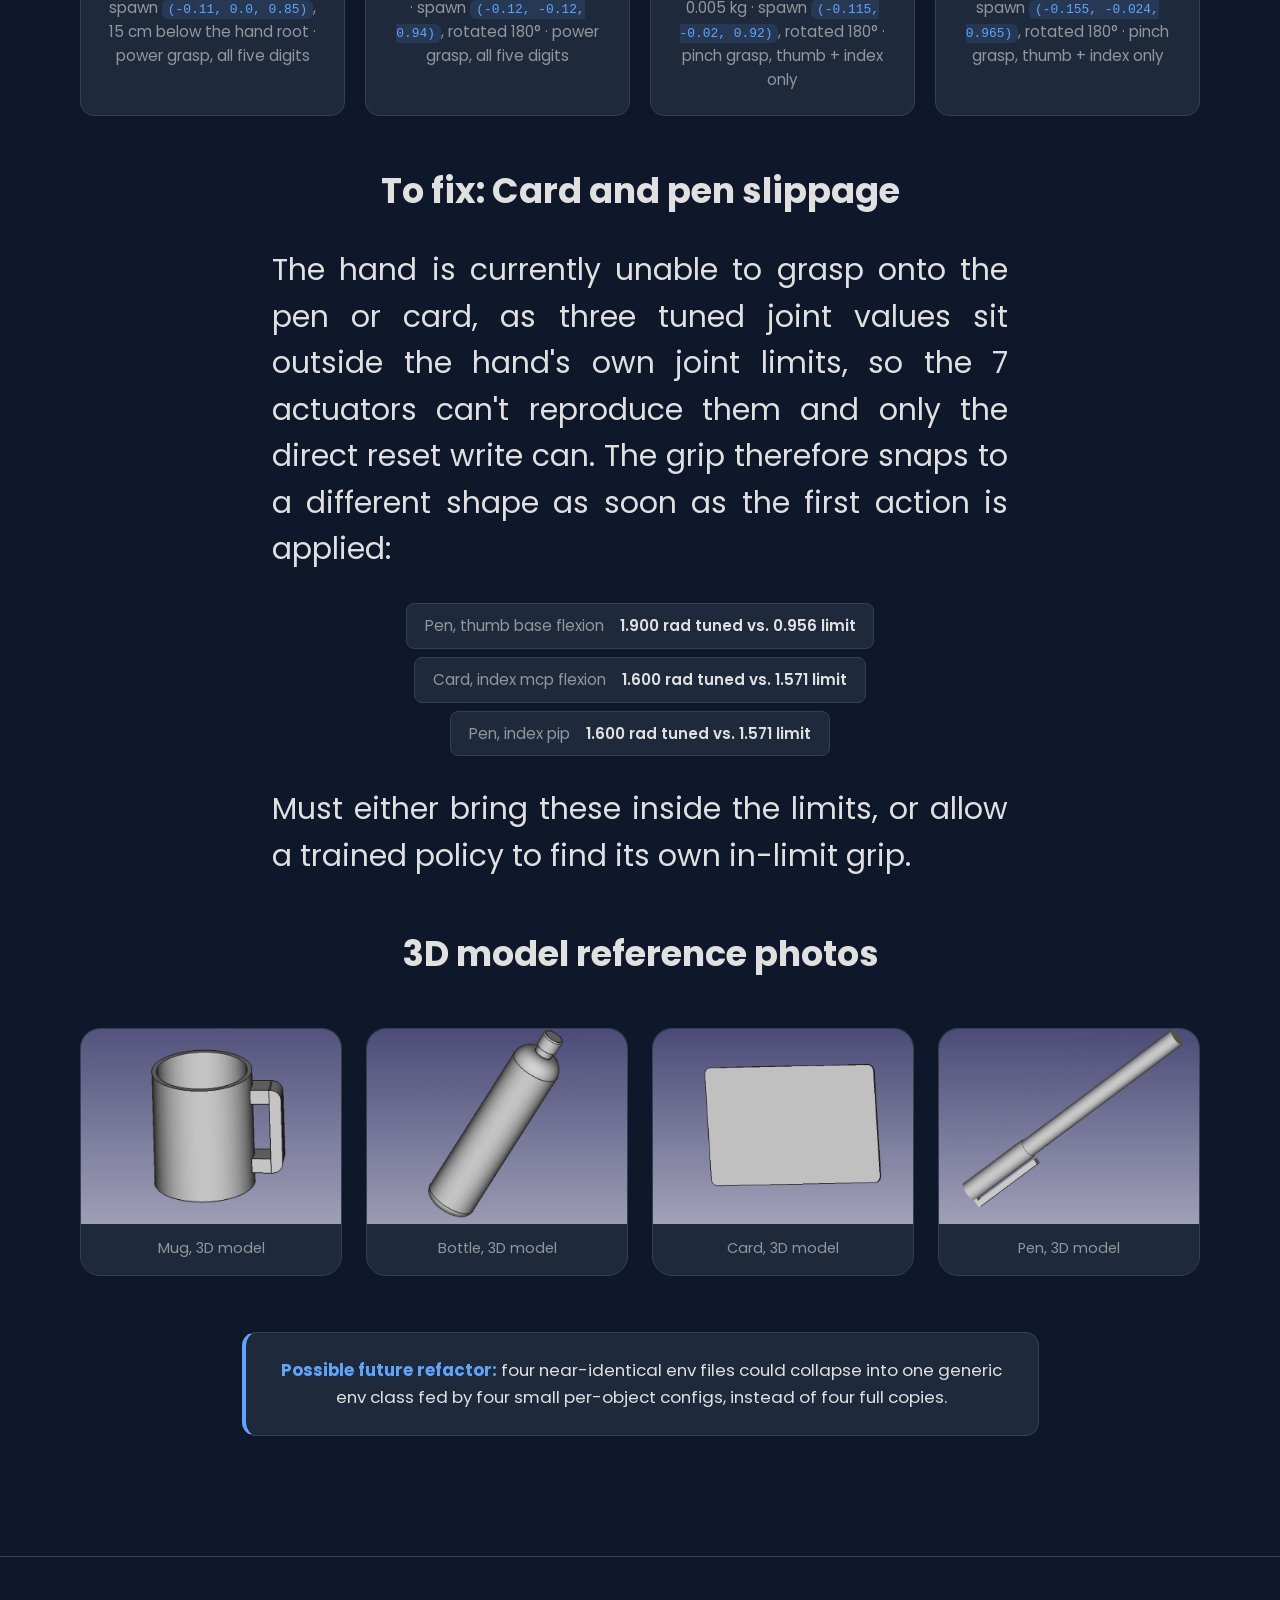
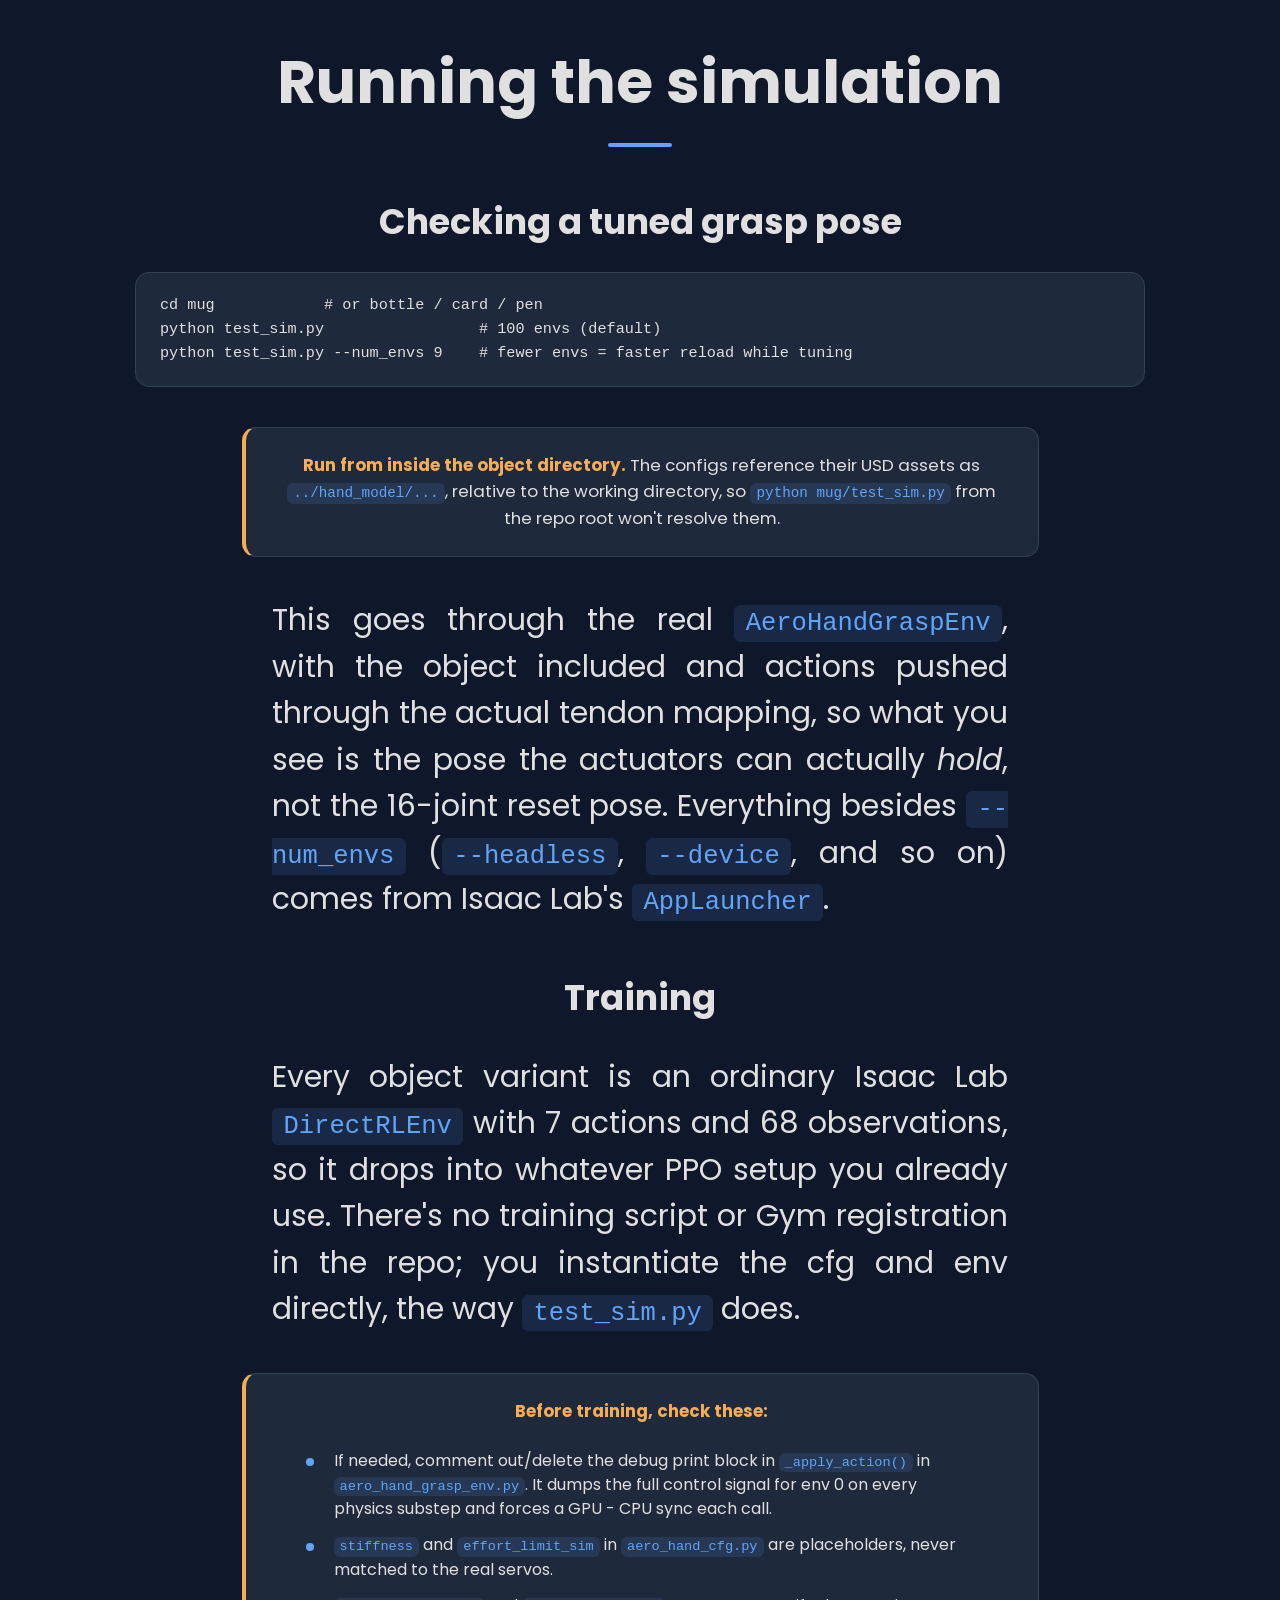
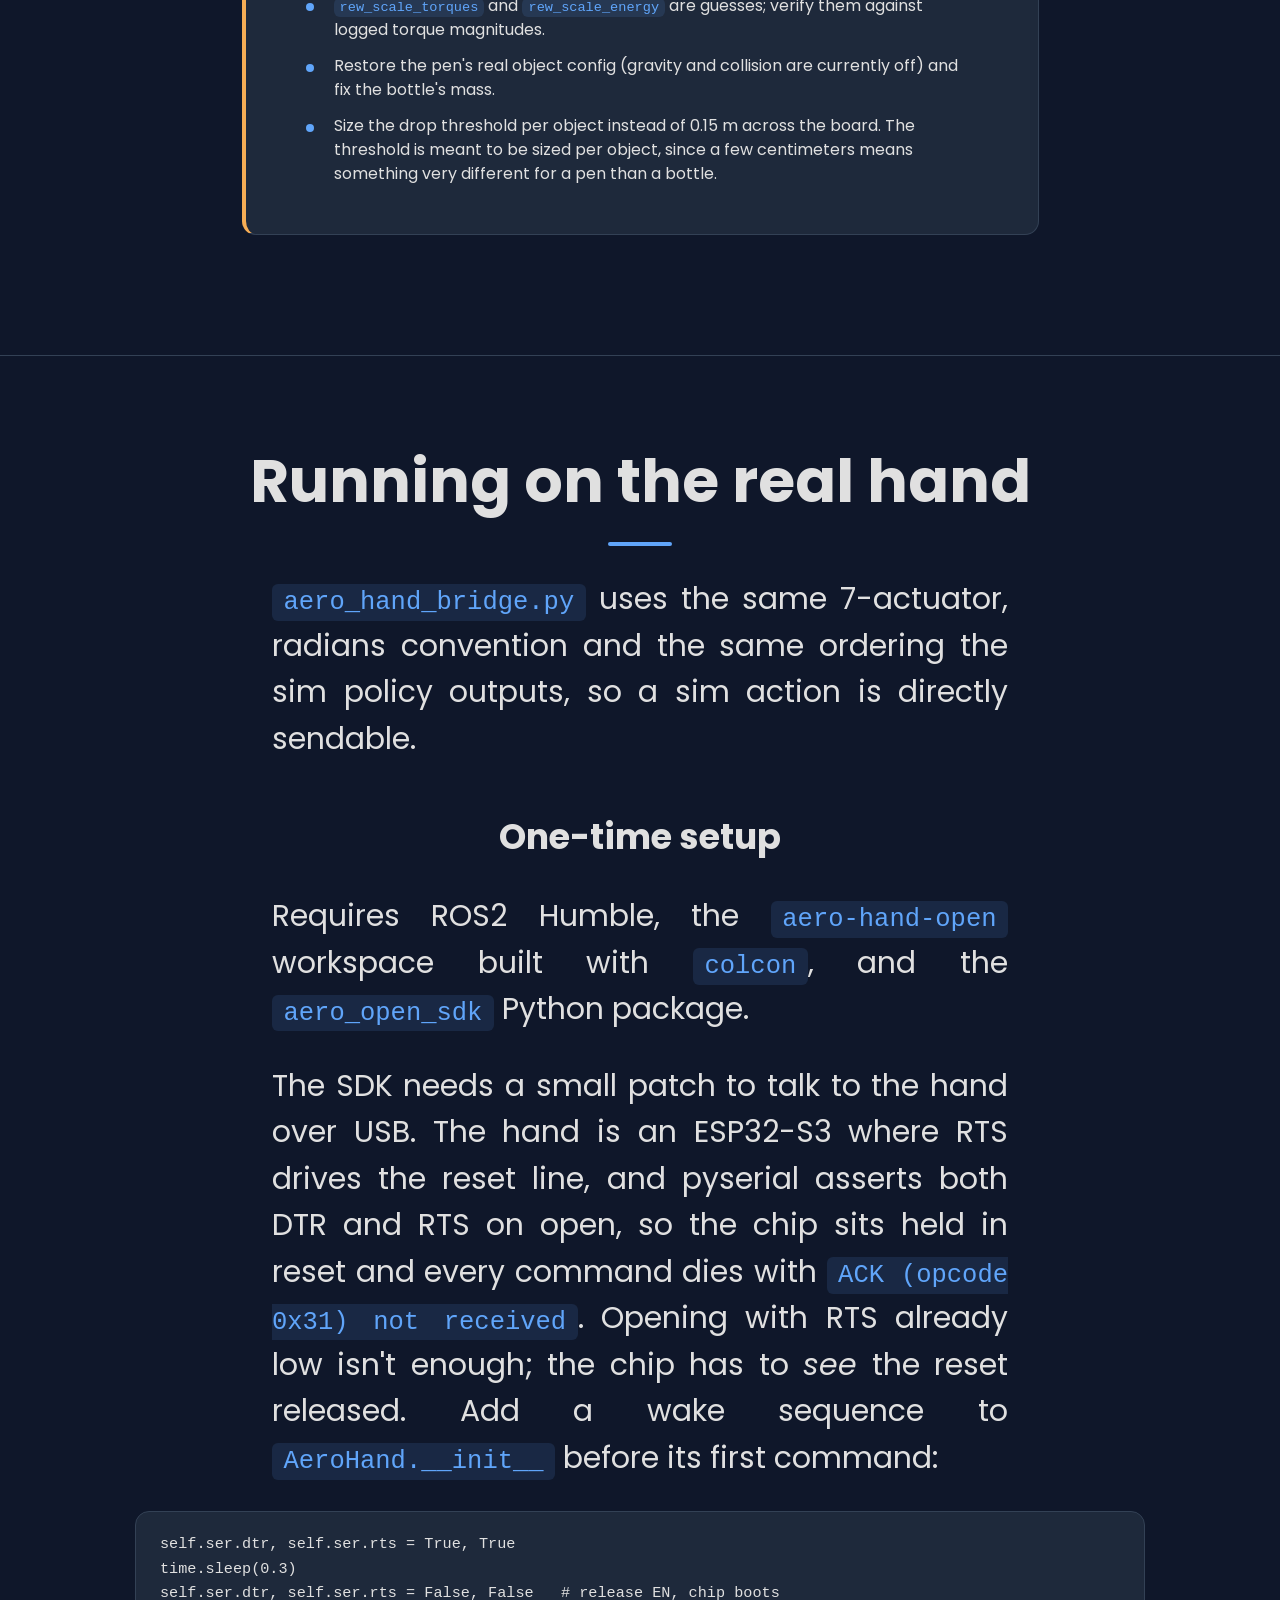
==== commit 9f1f999e: "Remove first index.html iteration" ====
--- a/website/index.html
+++ b/website/index.html
@@ -5,7 +5,7 @@
     <meta charset="UTF-8">
     <meta name="viewport" content="width=device-width, initial-scale=1.0">
     <meta name="description" content="Documentation for the TetherIA Aero Hand Open Isaac Lab grasp-and-hold project.">
-    <title>TetherIA Aero Hand Open — Documentation</title>
+    <title>TetherIA Aero Hand Open Documentation</title>
 
     <link rel="preconnect" href="https://fonts.googleapis.com">
     <link rel="preconnect" href="https://fonts.gstatic.com" crossorigin>
@@ -49,28 +49,33 @@
 
         <section class="content-container" id="overview">
             <h2>Overview</h2>
-            <p>The hand mounts pointing straight down, closes around an object, and aims to hold the object for the
-                duration of the episode.
-                There are currently four objects added: a mug, bottle, card, and pen — each with
-                its own tuned config and environment file; but the same hand model, action space, and <a
-                    href="#observations-rewards">reward</a> structure
-                underneath.</p>
-            <p>The <code>real_hand/</code> directory drives the physical hand over ROS2, using the exact same
-                7 action space convention as the simulated policy, so a future trained policy can move directly to
-                hardware without a
-                translation layer in between.</p>
-
-            <div class="callout callout-note">
-                <p><strong>Note:</strong> The finger positions for the card and pen must be further tuned as they do not
-                    properly grip on to the simulated model at the moment (or a policy can be trained that learns to
-                    grip them).</p>
-                </p>
+            <p>The hand is rotated to face downward, and spawns closed around
+                an object. The task is to hold that object against gravity for the full episode duration without
+                dropping it.</p>
+            <p>Four objects are implemented currently: mug, bottle, card, and pen. Each lives in its own
+                directory with its own object config and tuned grasp pose. The hand model, action space, observation
+                layout, and <a href="#observations-rewards">reward</a> structure are shared and identical between them.
+            </p>
+
+            <p>The hand can be mounted on either the Agilex PiPER-X arm, or a sturdy table using custom 3D printed
+                mounts; all of which can be found in the <code>mounts/</code> directory. </p>
+
+            <div class="photo-grid" id="object-photos">
+                <figure class="photo-card">
+                    <img src="./public/img/hand.png" alt="Mug — 3D model" class="photo-img">
+                    <figcaption>Aero Hand mounted onto the PiPER-X arm using the custom mount in <code>mounts/</code>
+                    </figcaption>
+                </figure>
             </div>
 
             <div class="stat-row">
                 <div class="stat">
                     <p class="stat-value">7</p>
-                    <p class="stat-label">tendon actuators in simulation (mirrors real hand)</p>
+                    <p class="stat-label">tendon actuators (mirrors the real hand)</p>
+                </div>
+                <div class="stat">
+                    <p class="stat-value">16</p>
+                    <p class="stat-label">joints driven by those 7 actuators</p>
                 </div>
                 <div class="stat">
                     <p class="stat-value">68</p>
@@ -78,7 +83,7 @@
                 </div>
                 <div class="stat">
                     <p class="stat-value">4</p>
-                    <p class="stat-label">objects currently available — mug, bottle, card, pen</p>
+                    <p class="stat-label">objects: mug, bottle, card, pen</p>
                 </div>
                 <div class="stat">
                     <p class="stat-value">60 Hz</p>
@@ -89,30 +94,41 @@
                     <p class="stat-label">real hand</p>
                 </div>
             </div>
+
+            <div class="callout callout-note">
+                <p><strong>Note:</strong> The card and pen grasp poses still need work, since they don't hold their
+                    objects reliably in sim yet. Part of the reason is that a few of their tuned joint values sit
+                    outside the hand's own joint limits, so the pose being held doesn't match the pose that was tuned.
+                    Needs further tuning, or can train a policy to do this. See the
+                    <a href="#objects">object variants</a> section for more information.
+                </p>
+            </div>
         </section>
 
         <section class="content-container" id="architecture">
             <h2>Architecture</h2>
-            <p>The hand's settings are kept consistent across all objects, although a handful of values are changed to
-                suit each object.</p>
+            <p>Each object gets its own directory containing a full copy of the same five files, with each having slight
+                object-specific differences.</p>
 
             <div class="compare-grid">
                 <div class="compare-col">
                     <h3>Shared by every object</h3>
                     <ul>
-                        <li>Hand asset &amp; actuator gains</li>
+                        <li>Hand asset and actuator gains</li>
                         <li>7-tendon action mapping</li>
                         <li>68-dim observation layout</li>
-                        <li>Reward structure (which terms exist)</li>
+                        <li>Reward structure and, currently, every reward scale</li>
+                        <li>Drop threshold, currently 0.15 m everywhere</li>
                     </ul>
                 </div>
                 <div class="compare-col">
                     <h3>Tuned per object</h3>
                     <ul>
-                        <li>Object config — USD, mass, spawn offset</li>
-                        <li>Tuned grasp pose</li>
-                        <li>Drop-height threshold</li>
-                        <li>Torque / energy / pose reward tuning</li>
+                        <li>Object config: USD, mass, spawn pose</li>
+                        <li>Tuned 16-joint grasp pose (used only internally; see the <a href="#action-space">action
+                                space</a> section)</li>
+                        <li>Drop threshold; tuned to be sized per object</li>
+                        <li>Torque, energy, and pose scales <em>should</em> be tuned per grasp type</li>
                     </ul>
                 </div>
             </div>
@@ -121,80 +137,64 @@
             <div class="file-list">
                 <div class="file-item">
                     <p class="file-name"><code>aero_hand_cfg.py</code></p>
-                    <p class="file-desc">Hand asset, actuator gains, and base orientation (identical for every object)
-                    </p>
+                    <p class="file-desc">Hand asset, actuator gains, base pose and orientation. Byte-identical in all
+                        four directories.</p>
+                </div>
+                <div class="file-item">
+                    <p class="file-name"><code>&lt;object&gt;_cfg.py</code></p>
+                    <p class="file-desc">One per object: USD path, mass, spawn position and rotation. Each also carries
+                        a commented-out "no gravity, no collision" variant for inspecting finger placement.</p>
+                </div>
+                <div class="file-item">
+                    <p class="file-name"><code>aero_hand_grasp_env.py</code></p>
+                    <p class="file-desc">The <code>DirectRLEnv</code>: actions, observations, rewards, termination,
+                        reset. Same file in every directory with the object's name swapped in.</p>
+                </div>
+                <div class="file-item">
+                    <p class="file-name"><code>test_sim.py</code></p>
+                    <p class="file-desc">Holds the tuned grasp pose across N envs so you can eyeball the grip. No RL
+                        loop. Identical in all four, so the directory you run it from decides the object.</p>
                 </div>
                 <div class="file-item">
                     <p class="file-name"><code>aero_hand_scene_cfg.py</code></p>
-                    <p class="file-desc">Thin scene wrapper: sets ground plane and light (identical for every object)
-                    </p>
-                </div>
-                <div class="file-item">
-                    <p class="file-name"><code>&lt;object&gt;_cfg.py</code></p>
-                    <p class="file-desc">One per object — USD path, mass, and spawn offset/quaternion rotation relative
-                        to the hand.</p>
-                </div>
-                <div class="file-item">
-                    <p class="file-name"><code>&lt;object&gt;_grasp_env.py</code></p>
-                    <p class="file-desc">The actual <code>DirectRLEnv</code>: actions, observations, rewards, resets.
-                        Same structure in every variant, with each object's name swapped in. Sets initial finger
-                        positions.</p>
-                </div>
-                <div class="file-item">
-                    <p class="file-name"><code>test_sim.py</code></p>
-                    <p class="file-desc">Loads a variant's tuned grasp pose across N envs to eyeball the grip. No RL
-                        loop.
-                    </p>
-                </div>
-            </div>
-
-            <h3>Hardware files — <code>real_hand/</code></h3>
-            <p>All files that directly communicate with the real hand is located here. It sits
-                at the top level instead of being copied into each object directory, as it applies to all objects.</p>
+                    <p class="file-desc">A standalone hand-only scene (ground, light, N cloned hands). Currently
+                        unused, since nothing imports it and the env builds its own scene.</p>
+                </div>
+            </div>
+
+            <p>USD assets live in <code>hand_model/</code>, and printable mounting hardware (a PiPER wrist adapter and
+                a table clamp) in <code>mounts/</code>.</p>
+
+            <h3>Hardware files: <code>real_hand/</code></h3>
+            <p>Everything that talks to the physical hand lives here, and nothing else does. It's object-agnostic, so
+                it sits at the top level instead of being copied into each object directory. No Isaac Lab imports here,
+                and no ROS2 imports in the object directories.</p>
 
             <div class="file-list">
                 <div class="file-item">
                     <p class="file-name"><code>real_hand/aero_hand_bridge.py</code></p>
-                    <p class="file-desc">Talks to the real hand over ROS2 in the same 7-actuator convention as the sim
-                        using a wrapper to internally convert the 7 actuator positions to 16 joint positions to set in
-                        the simulation. Vice versa to convert 16 joint positions to 7 actuator readings as output.
-                        Also reconstructs joint angles from motor feedback, since the hardware has no joint encoders.
-                        Its coupling constants have to match every <code>&lt;object&gt;_grasp_env.py</code>.</p>
+                    <p class="file-desc">Wraps the hand in the same 7-actuator, radians convention the sim uses. It
+                        expands 7 actuator commands to 16 joint targets going out, and reconstructs 7 actuator and 16
+                        joint values from raw motor feedback coming back.</p>
                 </div>
                 <div class="file-item">
                     <p class="file-name"><code>real_hand/test_ros.py</code></p>
-                    <p class="file-desc">A scripted demo that includes finger waving, counting, thumb opposition. Also
-                        doubles as an
-                        end-to-end hardware check.</p>
-                </div>
-            </div>
-
-            <p>Variant scripts import the bridge from their own directory like so:</p>
+                    <p class="file-desc">A 25-second scripted demo: finger wave, counting, thumb opposition, slow
+                        clench. Doubles as an end-to-end hardware check.</p>
+                </div>
+            </div>
+
+            <p>Object scripts run from their own directory, so import the bridge like so:</p>
             <pre><code>import pathlib, sys
 sys.path.insert(0, str(pathlib.Path(__file__).resolve().parent.parent / "real_hand"))
 from aero_hand_bridge import AeroHandBridge</code></pre>
-
-            <div class="callout callout-note">
-                <p><strong>Before training:</strong> A few values are still placeholders and worth checking first:
-                    <code>stiffness</code>, and
-                    <code>effort_limit_sim</code> in <code>aero_hand_cfg.py</code> (shared);
-                    object mass and spawn <code>pos</code> in each <code>&lt;object&gt;_cfg.py</code>; and
-                    <code>rew_scale_torques</code> / <code>rew_scale_energy</code> in each
-                    <code>&lt;object&gt;_grasp_env.py</code>, which need verifying against real torque magnitudes once
-                    you
-                    can log them.
-                </p>
-                </p>
-            </div>
         </section>
 
         <section class="content-container" id="action-space">
             <h2>The 7-tendon action space</h2>
-            <p>The real hand only has 7 actuators driving 16 joints through tendons (string pulleys), so it's
-                under-actuated, leading many joints to be mechanically forced to move together (see "Independent vs.
-                forced-equal joints" section). The policy
-                outputs 7 normalized values, one per actuator, and each is broadcast to
-                every joint it physically drives:</p>
+            <p>The real hand has only 7 motors driving 16 joints through tendons, so it's under-actuated and many
+                joints are mechanically forced to move together. The policy outputs 7 normalized values, one per
+                actuator, and each is broadcast to every joint it drives:</p>
 
             <div class="actuator-map">
                 <div class="actuator-row"><code class="actuator-name">right_thumb_cmc_abd_act</code><span
@@ -213,40 +213,41 @@
                         class="actuator-joints">pinky mcp + pip + dip</span></div>
             </div>
 
-            <p>This mirrors TetherIA's own "compact representation" from their SDK docs, reimplemented in Isaac Lab as a
-                broadcast matrix, since PhysX doesn't model MuJoCo-style tendons directly.</p>
-
-            <p>The reset pose (<code>grasp_joint_pos</code>) still sets all 16 joints directly at the start of each
-                episode, while the ongoing control during the episode goes through the 7 action space.</p>
+            <p>This mirrors TetherIA's "compact representation" from their SDK docs, implemented in Isaac Lab as a
+                broadcast matrix since PhysX doesn't model MuJoCo-style tendons. Each action is scaled from
+                <code>[-1, 1]</code> into that actuator's radian range, then copied to all of its joints, so the policy
+                physically cannot ask two joints in one group for different angles.
+            </p>
+
+            <p>The reset pose (<code>grasp_joint_pos</code>) still sets all 16 joints individually, written straight
+                into the sim rather than pushed through the actuators. Only ongoing control during the episode goes
+                through the 7 actions.</p>
 
             <h3>Independent vs. forced-equal joints</h3>
-            <p>Only the two thumb-base joints move independently. The rest fall into five 3-joint clusters — thumb tip,
-                index, middle, ring, pinky — where every joint in a cluster is forced to the same commanded angle. The
-                grouping is fixed by the hand's mechanics and identical across objects; only the angles being averaged
-                change with each object's tuned grasp pose. Pinch grasps (card, pen) tend to want a bigger gap between
-                mcp and pip/dip than power grasps (mug, bottle), since a pinch relies more on independent fingertip
-                placement, which this 7-actuator coupling setup gives up. As such, the hand is less dextrous, and makes
-                it harder to tune to pinch these aforementioned thin objects.</p>
+            <p>Only the two thumb-base joints move independently. The other 14 fall into five clusters (thumb tip,
+                index, middle, ring, pinky) where every joint is forced to the same angle. The grouping is fixed by the
+                hand's mechanics, and only the angles being averaged change per object.</p>
+            <p>Pinch grasps (card, pen) want a bigger gap between mcp and pip/dip than power grasps (mug, bottle),
+                since a pinch depends on independent fingertip placement, which is exactly the precision this coupling
+                gives up. That's why the thin objects are the hard ones to tune by hand.</p>
 
             <div class="callout callout-note">
-                <p><strong>Caveat:</strong> This matches TetherIA's documented compact representation, but the real
-                    hardware's thumb coupling is actually more complex, as moving one thumb actuator physically tugs on
-                    the others, non-linearly. That deeper coupling isn't reproduced here, and Isaac Lab doesn't simulate
-                    real tendons either, so this is an approximation of an approximation. It may be good enough to train
-                    a policy that speaks the same 7-number language as the real hand, not a physically exact model of
-                    the cables.
-                </p>
+                <p><strong>Caveat:</strong> This matches TetherIA's documented representation, but the real hardware's
+                    thumb coupling is more complex: moving one thumb actuator physically tugs on the others,
+                    non-linearly. That deeper coupling isn't reproduced on the sim side, and Isaac Lab doesn't simulate
+                    real tendons either, so this is an approximation of an approximation. Good enough to train a policy
+                    that speaks the same 7-number language as the real hand, not a physically exact cable model.</p>
             </div>
         </section>
 
         <section class="content-container" id="observations-rewards">
             <h2>Observations &amp; Rewards</h2>
 
-            <h3>Observations — 68 dims</h3>
+            <h3>Observations: 68 dims</h3>
             <p>Same layout for every object; only the values coming from the loaded object differ.</p>
             <div class="obs-groups">
                 <div class="obs-group">
-                    <h4>Hand state — 55 dims</h4>
+                    <h4>Hand state: 55 dims</h4>
                     <div class="obs-list">
                         <div class="obs-item"><span class="obs-size">16</span><span class="obs-name">Joint
                                 positions</span></div>
@@ -259,10 +260,10 @@
                     </div>
                 </div>
                 <div class="obs-group">
-                    <h4>Object state — 13 dims</h4>
+                    <h4>Object state: 13 dims</h4>
                     <div class="obs-list">
                         <div class="obs-item"><span class="obs-size">3</span><span class="obs-name">Position, relative
-                                to hand</span></div>
+                                to hand root</span></div>
                         <div class="obs-item"><span class="obs-size">3</span><span class="obs-name">Linear
                                 velocity</span></div>
                         <div class="obs-item"><span class="obs-size">3</span><span class="obs-name">Angular
@@ -273,94 +274,136 @@
                 </div>
             </div>
 
+            <div class="callout callout-note">
+                <p><strong>Note:</strong> Joint torque is Isaac Lab's estimate from PD error, not a true measured
+                    torque, which is fine as an observation but not as a calibrated sensor. And object position is
+                    relative to the hand's articulation <em>root</em> (can be found by loading
+                    <code>hand_model/aero_hand.usda</code> into Isaac Sim), not the palm or a fingertip.
+                </p>
+            </div>
+
             <h3>Rewards</h3>
             <p>Named after TetherIA's own
                 <a target="_blank"
                     href="https://github.com/google-deepmind/mujoco_playground/blob/1bd244fa9c51fa7074c7a449934f556d898f7a15/mujoco_playground/_src/manipulation/aero_hand/rotate_z.py">CubeRotateZAxis</a>
-                example reward terms, but adapted from "rotate as
-                fast as possible" to "hold still without dropping." The structure is shared across objects; two scale
-                names embed the object's name and can be tuned per variant.
-            </p>
+                example's reward terms, just adapted from the goal of "rotating as fast as possible" to "holding still
+                without dropping". Two field names embed the object's name so they can be tuned per variant.
+            </p>
+            <p>An episode ends early when the object sinks more than the drop threshold below its reset height, or
+                after the full 10 seconds.</p>
             <div class="reward-list">
                 <div class="reward-item">
-                    <p class="reward-name">Held <code class="reward-field">rew_scale_&lt;object&gt;_height</code></p>
-                    <p class="reward-desc">Reward each step the object hasn't dropped past the threshold.</p>
+                    <p class="reward-name">Held <code class="reward-field">+5.0</code></p>
+                    <p class="reward-desc">Awarded every step the object hasn't dropped past the threshold.</p>
                 </div>
                 <div class="reward-item">
-                    <p class="reward-name">Stillness <code class="reward-field">rew_scale_&lt;object&gt;_still</code>
-                    </p>
-                    <p class="reward-desc">Penalizes object movement, for a steady, non-wobbly grasp.</p>
+                    <p class="reward-name">Stillness <code class="reward-field">-0.1</code></p>
+                    <p class="reward-desc">Scales with object speed, pushing toward a steady, non-wobbly grasp.</p>
                 </div>
                 <div class="reward-item">
-                    <p class="reward-name">Action rate</p>
-                    <p class="reward-desc">Penalizes jerky tendon commands between steps.</p>
+                    <p class="reward-name">Action rate <code class="reward-field">-0.01</code></p>
+                    <p class="reward-desc">Penalizes jerky changes in tendon commands between steps.</p>
                 </div>
                 <div class="reward-item">
-                    <p class="reward-name">Pose</p>
+                    <p class="reward-name">Pose <code class="reward-field">-0.05</code></p>
                     <p class="reward-desc">Pulls the 16-joint hand shape back toward its tuned grasp pose.</p>
                 </div>
                 <div class="reward-item">
-                    <p class="reward-name">Torques &amp; energy</p>
-                    <p class="reward-desc">Penalize actuator effort and wasted mechanical power. Currently placeholder
-                        scales; must be tuned per object.</p>
+                    <p class="reward-name">Torques &amp; energy <code class="reward-field">-1e-3</code></p>
+                    <p class="reward-desc">Penalize actuator effort and wasted mechanical power. Placeholder scales;
+                        verify against real torque magnitudes.</p>
                 </div>
                 <div class="reward-item">
-                    <p class="reward-name">Drop penalty</p>
-                    <p class="reward-desc">Flat penalty applied every step the object counts as dropped.</p>
-                </div>
-            </div>
-            <p>Each object defines its own drop-height threshold (how far it can sink from its reset height before it
-                counts as dropped) since a few centimeters means something very different for a pen vs. a bottle.</p>
+                    <p class="reward-name">Drop penalty <code class="reward-field">-10.0</code></p>
+                    <p class="reward-desc">Flat penalty every step the object counts as dropped.</p>
+                </div>
+            </div>
 
             <h3>Hand orientation</h3>
-            <p>The hand's downward-facing base rotation lives in <code>aero_hand_cfg.py</code> as an Euler angle rather
-                than a raw quaternion, so it's easy to nudge by eye. It's the same workflow used for tuning a grasp pose
-                or an object's spawn offset.</p>
+            <p>The hand is fixed 1 m above the ground with <code>fix_root_link</code>, so only its joints move. Its
+                downward-facing rotation is set in <code>aero_hand_cfg.py</code> as a raw quaternion,
+                <code>(0.173648, 0, 0.984807, 0)</code> in <code>(w, x, y, z)</code> order, which is a 160° rotation
+                about <code>+Y</code>: a full downward flip, tilted 20° back toward the camera.
+            </p>
+            <div class="callout callout-note">
+                <p><strong>Worth checking:</strong> the inline comment on that line describes the rotation as 20° about
+                    <code>+X</code>, which doesn't match the quaternion. The quaternion is what the sim uses. Nudging
+                    it by eye also means editing four numbers at once, so converting it back to Euler degrees would
+                    make that easier.
+                </p>
+            </div>
         </section>
 
         <section class="content-container" id="objects">
             <h2>Object variants</h2>
-            <p>Each of the four current variants: mug, bottle, card, and pen, customizes the same few things:</p>
-            <ul>
-                <li>Its own object config: USD path, mass, spawn offset.</li>
-                <li>A tuned grasp pose, eyeballed with <code>test_sim.py</code>.</li>
-                <li>A spawn offset that places the object inside the closed grip for its own geometry.</li>
-                <li>A drop-height threshold sized to the object.</li>
-                <li>Reward scale tuning — pinch grasps (card, pen) want different regularization than power grasps (mug,
-                    bottle).</li>
-            </ul>
-
-            <p>The USDA file for each object, including the Aero Hand itself, can be found under the
-                <code>hand_model/</code> directory.
-            </p>
+            <p>Each variant customizes its object config and its tuned grasp pose. Everything else is shared.</p>
+
+            <div class="file-list">
+                <div class="file-item">
+                    <p class="file-name">Mug</p>
+                    <p class="file-desc"><code>only_cup.usda</code> · 0.371 kg · spawn
+                        <code>(-0.11, 0.0, 0.85)</code>, 15 cm below the hand root · power grasp, all five digits
+                    </p>
+                </div>
+                <div class="file-item">
+                    <p class="file-name">Bottle</p>
+                    <p class="file-desc"><code>only_bottle.usda</code> · 0.034 kg · spawn
+                        <code>(-0.12, -0.12, 0.94)</code>, rotated 180° · power grasp, all five digits
+                    </p>
+                </div>
+                <div class="file-item">
+                    <p class="file-name">Card</p>
+                    <p class="file-desc"><code>only_credit_card.usda</code> · 0.005 kg · spawn
+                        <code>(-0.115, -0.02, 0.92)</code>, rotated 180° · pinch grasp, thumb + index only
+                    </p>
+                </div>
+                <div class="file-item">
+                    <p class="file-name">Pen</p>
+                    <p class="file-desc"><code>only_pen.usda</code> · 0.010 kg · spawn
+                        <code>(-0.155, -0.024, 0.965)</code>, rotated 180° · pinch grasp, thumb + index only
+                    </p>
+                </div>
+            </div>
+
+            <h3>To fix: Card and pen slippage</h3>
+            <p>The hand is currently unable to grasp onto the pen or card, as three tuned joint values sit outside the
+                hand's own joint limits, so the 7 actuators can't reproduce
+                them and only the direct reset write can. The grip therefore snaps to a different shape as soon as the
+                first action is applied:</p>
+            <div class="spec-list">
+                <div class="spec-row"><span class="spec-label">Pen, thumb base flexion</span><span
+                        class="spec-value">1.900 rad tuned vs. 0.956 limit</span></div>
+                <div class="spec-row"><span class="spec-label">Card, index mcp flexion</span><span
+                        class="spec-value">1.600 rad tuned vs. 1.571 limit</span></div>
+                <div class="spec-row"><span class="spec-label">Pen, index pip</span><span class="spec-value">1.600 rad
+                        tuned vs. 1.571 limit</span></div>
+            </div>
+            <p>Must either bring these inside the limits, or allow a trained policy to find its own in-limit grip.</p>
 
             <h3>3D model reference photos</h3>
 
             <div class="photo-grid" id="object-photos">
                 <figure class="photo-card">
-                    <img src="./public/img/mug.png" alt="Mug — 3D model" class="photo-img">
-                    <figcaption>Mug — 3D model</figcaption>
+                    <img src="./public/img/mug.png" alt="Mug 3D model" class="photo-img">
+                    <figcaption>Mug, 3D model</figcaption>
                 </figure>
                 <figure class="photo-card">
-                    <img src="./public/img/bottle.png" alt="Bottle — 3D model" class="photo-img">
-                    <figcaption>Bottle — 3D model</figcaption>
+                    <img src="./public/img/bottle.png" alt="Bottle 3D model" class="photo-img">
+                    <figcaption>Bottle, 3D model</figcaption>
                 </figure>
                 <figure class="photo-card">
-                    <img src="./public/img/card.png" alt="Card — 3D model" class="photo-img">
-                    <figcaption>Card — 3D model</figcaption>
+                    <img src="./public/img/card.png" alt="Card 3D model" class="photo-img">
+                    <figcaption>Card, 3D model</figcaption>
                 </figure>
                 <figure class="photo-card">
-                    <img src="./public/img/pen.png" alt="Pen — 3D model" class="photo-img">
-                    <figcaption>Pen — 3D model</figcaption>
+                    <img src="./public/img/pen.png" alt="Pen 3D model" class="photo-img">
+                    <figcaption>Pen, 3D model</figcaption>
                 </figure>
             </div>
 
             <div class="callout">
-                <p><strong>Possible future code refactor:</strong> If keeping four near-identical env files becomes a
-                    hassle,
-                    they
-                    could collapse into one generic env class, fed by four small per-object configs instead of four full
-                    copies.</p>
+                <p><strong>Possible future refactor:</strong> four near-identical env files could collapse into one
+                    generic env class fed by four small per-object configs, instead of four full copies.</p>
             </div>
         </section>
 
@@ -368,31 +411,61 @@
             <h2>Running the simulation</h2>
 
             <h3>Checking a tuned grasp pose</h3>
-            <pre><code># visually check the tuned grasp pose across N envs (default 100), no RL loop
-python {object}/test_sim.py
-
-# fewer envs for faster iteration while tuning
-python {object}/test_sim.py --num_envs 9</code></pre>
-            <p>This goes through the real <code>AeroHandGraspEnv</code>, with the object included and actions passed
-                through the actual tendon mapping, so you can eyeball whether the grip actually holds.</p>
+            <pre><code>cd mug            # or bottle / card / pen
+python test_sim.py                 # 100 envs (default)
+python test_sim.py --num_envs 9    # fewer envs = faster reload while tuning</code></pre>
+            <div class="callout callout-note">
+                <p><strong>Run from inside the object directory.</strong> The configs reference their USD assets as
+                    <code>../hand_model/...</code>, relative to the working directory, so
+                    <code>python mug/test_sim.py</code> from the repo root won't resolve them.
+                </p>
+            </div>
+            <p>This goes through the real <code>AeroHandGraspEnv</code>, with the object included and actions pushed
+                through the actual tendon mapping, so what you see is the pose the actuators can actually
+                <em>hold</em>, not the 16-joint reset pose. Everything besides <code>--num_envs</code>
+                (<code>--headless</code>, <code>--device</code>, and so on) comes from Isaac Lab's
+                <code>AppLauncher</code>.
+            </p>
 
             <h3>Training</h3>
-            <p>Every variant behaves like any other Isaac Lab <code>DirectRLEnv</code> — 7 actions, 68 observations — so
-                it drops into whatever PPO setup you're already using, just with a smaller action space than the
-                original 16-joint version.</p>
+            <p>Every object variant is an ordinary Isaac Lab <code>DirectRLEnv</code> with 7 actions and 68
+                observations, so
+                it drops into whatever PPO setup you already use. There's no training script or Gym registration in the
+                repo; you instantiate the cfg and env directly, the way <code>test_sim.py</code> does.</p>
+
+            <div class="callout callout-note">
+                <p><strong>Before training, check these:</strong></p>
+                <ul>
+                    <li>If needed, comment out/delete the debug print block in <code>_apply_action()</code> in
+                        <code>aero_hand_grasp_env.py</code>. It dumps the full control signal
+                        for env 0 on every physics substep and forces a GPU - CPU sync each call.
+                    </li>
+                    <li><code>stiffness</code> and <code>effort_limit_sim</code> in <code>aero_hand_cfg.py</code> are
+                        placeholders, never matched to the real servos.</li>
+                    <li><code>rew_scale_torques</code> and <code>rew_scale_energy</code> are guesses; verify them
+                        against logged torque magnitudes.</li>
+                    <li>Restore the pen's real object config (gravity and collision are currently off) and fix the
+                        bottle's mass.</li>
+                    <li>Size the drop threshold per object instead of 0.15 m across the board. The threshold is meant to
+                        be sized per object, since a few centimeters means something very different for a pen than a
+                        bottle.</li>
+                </ul>
+            </div>
         </section>
 
         <section class="content-container" id="hardware">
             <h2>Running on the real hand</h2>
-            <p><code>aero_hand_bridge.py</code> uses the same 7-actuator, radians convention the sim policy outputs,
-                so nothing needs converting between the two.</p>
+            <p><code>aero_hand_bridge.py</code> uses the same 7-actuator, radians convention and the same ordering the
+                sim policy outputs, so a sim action is directly sendable.</p>
 
             <h3>One-time setup</h3>
-            <p>Requires ROS2 Humble, the <code>aero-hand-open</code> workspace, and the <code>aero_open_sdk</code>
-                Python package.</p>
-            <p>The SDK needs a small patch to talk to the hand over USB: the hand's chip holds itself in reset until it
-                sees DTR and RTS explicitly released, which pyserial doesn't do by default — without the fix, every
-                command dies with <code>ACK (opcode 0x31) not received</code>. Add a wake sequence to
+            <p>Requires ROS2 Humble, the <code>aero-hand-open</code> workspace built with <code>colcon</code>, and the
+                <code>aero_open_sdk</code> Python package.
+            </p>
+            <p>The SDK needs a small patch to talk to the hand over USB. The hand is an ESP32-S3 where RTS drives the
+                reset line, and pyserial asserts both DTR and RTS on open, so the chip sits held in reset and every
+                command dies with <code>ACK (opcode 0x31) not received</code>. Opening with RTS already low isn't
+                enough; the chip has to <em>see</em> the reset released. Add a wake sequence to
                 <code>AeroHand.__init__</code> before its first command:
             </p>
             <pre><code>self.ser.dtr, self.ser.rts = True, True
@@ -401,19 +474,20 @@
 time.sleep(0.3)
 self.ser.dtr, self.ser.rts = True, False    # run mode
 time.sleep(1.0)                             # let it boot before talking</code></pre>
-            <p>The SDK also installs as a non-editable copy by default, so patch it via an editable install:</p>
+            <p>The SDK also installs as a non-editable copy by default, so the patch won't be live until you reinstall
+                it editable:</p>
             <pre><code>pip install -e /path/to/aero-hand-open/sdk</code></pre>
 
             <h3>Starting the hardware node</h3>
             <pre><code>ros2 run aero_hand_open aero_hand_node --ros-args \
     -p right_port:=auto -p control_space:=joint</code></pre>
-            <p>Use <code>right_port:=auto</code> — the wake sequence causes the device to re-enumerate, so the port
+            <p>Use <code>right_port:=auto</code>, because the wake sequence makes the device re-enumerate and the port
                 number moves around. Only run one node at a time; a second instance resets the chip out from under the
                 first.</p>
 
             <h3>Network isolation</h3>
-            <p>A FastDDS profile pointed at another machine will silently let you see, and command, that machine's hand
-                instead of your own. Force local-only discovery:</p>
+            <p>A FastDDS profile pointed at another machine will silently let you see, and command, <em>that</em>
+                machine's hand instead of your own. Force local-only discovery:</p>
             <pre><code>unset FASTRTPS_DEFAULT_PROFILES_FILE
 export ROS_LOCALHOST_ONLY=1
 ros2 daemon stop        # the daemon caches discovery config</code></pre>
@@ -422,13 +496,18 @@
 
             <h3>The bridge API</h3>
             <pre><code>with AeroHandBridge() as hand:
+    hand.wait_for_feedback(timeout_sec=5.0)
     hand.send_actuator_positions([0.0, 0.3, 0.35, 0.6, 0.6, 0.6, 0.6])
     hand.spin_once(timeout_sec=0.0)
 
-    actuators = hand.get_actuator_feedback()   # 7,  radians, same space as the command
-    joints    = hand.get_joint_feedback()      # 16, radians, JOINT_NAMES order
-    motors    = hand.get_motor_feedback()      # 7,  radians, raw hardware
-    currents  = hand.get_actuator_current_feedback()   # 7, mA, torque proxy</code></pre>
+    actuators = hand.get_actuator_feedback()           # 7,  radians, same space as the command
+    joints    = hand.get_joint_feedback()              # 16, radians, JOINT_NAMES order
+    motors    = hand.get_motor_feedback()              # 7,  radians, raw hardware
+    speeds    = hand.get_actuator_speed_feedback()     # 7,  RPM
+    currents  = hand.get_actuator_current_feedback()   # 7,  mA, torque proxy</code></pre>
+            <p>Getters return <code>None</code> until the first message arrives. The bridge only initializes and shuts
+                down <code>rclpy</code> if it owns it, so it composes with an existing ROS2 node, and all reads are
+                mutex-guarded.</p>
 
             <p>Travel limits, clamped silently by <code>send_actuator_positions</code>:</p>
             <div class="spec-list">
@@ -442,16 +521,31 @@
                         class="spec-value">≤ 1.571 rad</span></div>
             </div>
 
-            <p>The hardware has no joint encoders — it only reports 7 motor angles. <code>get_joint_feedback()</code>
-                reconstructs the 16 joint angles by inverting the tendon model; it's accurate but blind to tendon
-                stretch or a finger physically blocked by the object. For real contact sensing, use
-                <code>get_actuator_current_feedback()</code> (motor current).
-            </p>
-            <p>Motor-space and actuator-space readings aren't the same number — compare against what you sent using
-                <code>get_actuator_feedback()</code>, not <code>get_motor_feedback()</code>, which is the raw
-                gear-reduced value. Expect a percent or two of tracking error on the fingers and a bit more on the thumb
-                — ordinary servo and tendon compliance, not a units bug.
-            </p>
+            <h3>Reconstructed joint feedback</h3>
+            <p>The hardware has no joint encoders. It reports only 7 raw motor angles, and the SDK's
+                <code>get_joint_positions()</code> is an unimplemented stub. The bridge mirrors the SDK's tendon model
+                locally and inverts it to recover actuator and joint values. Because the thumb tendons are
+                cross-coupled, that inverse is a triangular solve rather than a per-actuator scale factor. The bridge
+                asserts the matrix shape at startup and raises rather than returning quietly wrong angles.
+            </p>
+            <p>Round-trip error against the SDK's forward model is <strong>1.1e-16</strong>, but it's still a model
+                estimate, and tendon stretch or a finger physically blocked by the object are both invisible to it. For
+                real contact sensing use <code>get_actuator_current_feedback()</code>.</p>
+            <p>Motor space and actuator space are not the same number: the finger tendon gain is about
+                <strong>2.476</strong>, so commanding <code>0.8</code> reads back <code>1.9592</code> in raw motor
+                radians. Compare against what you sent using <code>get_actuator_feedback()</code>. Expect 0.5 to 2%
+                tracking error on the fingers and up to about 0.056 rad on the thumb, which is ordinary servo and
+                tendon compliance rather than a units bug.
+            </p>
+
+            <div class="callout callout-note">
+                <p><strong>Sim and bridge use different coupling.</strong> Both map 7 actuators to 16 joints, but the
+                    sim broadcasts 1:1 to every joint in a group, while the bridge applies the hardware's real tendon
+                    ratios (1.0 at the mcp, 0.6 at pip and dip). The same 7 numbers therefore produce a differently
+                    shaped hand in sim than on hardware, with the fingertips curling less on the real hand. It's a
+                    known sim-to-real gap, and the first thing to check if a transferred policy grips differently than
+                    it did in sim.</p>
+            </div>
 
             <h3>Control rates</h3>
             <div class="spec-list">
@@ -462,20 +556,59 @@
                 <div class="spec-row"><span class="spec-label">Sim policy</span><span class="spec-value">60 Hz</span>
                 </div>
             </div>
-            <p>Align the 60 Hz sim with the 100 Hz hand before pushing a policy to hardware — e.g.
-                <code>decimation = 1</code> for 120 Hz, or drop <code>feedback_frequency</code> to 60. Commanding a 100
-                Hz hand at 60 Hz is otherwise fine, since commands latch until the next one arrives.
+            <p>Feedback measures a steady 100.01 Hz even while commanding at 800 Hz, so there's nothing to gain above
+                100 Hz. Align the 60 Hz sim with the hand before pushing a policy across, either with
+                <code>decimation = 1</code> for 120 Hz or by dropping <code>feedback_frequency</code> to 60. Commanding
+                a 100 Hz hand at 60 Hz is otherwise fine, since commands latch until the next one arrives.
             </p>
 
             <h3>Demo</h3>
             <pre><code>python3 real_hand/test_ros.py</code></pre>
-            <p>About 25 seconds of finger wave, counting, thumb opposition, and a slow clench, streamed at 100 Hz with
-                smoothstep easing. <code>Ctrl+C</code> glides back to an open palm instead of freezing mid-pose. The
-                pinch poses are geometric estimates, not measured — nudge them if a pinch misses on your unit.</p>
+            <p>About 25 seconds of finger wave, counting 1 to 5, rock on, thumbs up, thumb opposition, piano taps, and
+                a slow clench, streamed at 100 Hz with smoothstep easing rather than sent as step targets the servos
+                have to chase. <code>Ctrl+C</code> glides back to an open palm instead of freezing mid-pose. It prints
+                commanded vs. measured positions at the end. The pinch poses are geometric estimates, not measured, so
+                nudge them if a pinch misses on your unit.</p>
+
+            <div class="photo-grid" id="object-photos">
+                <figure class="photo-card">
+                    <video src="./public/img/hand_demo.MOV" controls>Your browser does not support the video
+                        tag.</video>
+                    <figcaption>Aero Hand demo: finger wave, counting, thumb opposition, and a slow clench.</figcaption>
+                </figure>
+            </div>
         </section>
 
         <section class="content-container" id="troubleshooting">
             <h2>Troubleshooting</h2>
+
+            <h3>Simulation</h3>
+            <div class="trouble-list">
+                <div class="trouble-item">
+                    <p class="trouble-symptom">USD asset fails to resolve</p>
+                    <p class="trouble-cause">Script run from the repo root. The USD paths are
+                        <code>../hand_model/...</code>, relative to the working directory, so <code>cd</code> into the
+                        object directory first.
+                    </p>
+                </div>
+                <div class="trouble-item">
+                    <p class="trouble-symptom">Object falls through the hand, or never falls at all</p>
+                    <p class="trouble-cause">The "for testing" block in <code>&lt;object&gt;_cfg.py</code> is the
+                        active one, which disables gravity and collision. This is currently the case for the pen.</p>
+                </div>
+                <div class="trouble-item">
+                    <p class="trouble-symptom">Grip snaps to a different pose on the first step</p>
+                    <p class="trouble-cause">The tuned pose collapses to an actuator target outside its limit and gets
+                        clamped. See <a href="#objects">Why the card and pen slip</a>.</p>
+                </div>
+                <div class="trouble-item">
+                    <p class="trouble-symptom">Console flooded with <code>_apply_action() debug</code> output</p>
+                    <p class="trouble-cause">The debug block in <code>_apply_action</code> is still enabled. Delete it.
+                    </p>
+                </div>
+            </div>
+
+            <h3>Hardware</h3>
             <div class="trouble-list">
                 <div class="trouble-item">
                     <p class="trouble-symptom"><code>ACK (opcode 0x31) not received</code></p>
@@ -484,25 +617,28 @@
                 </div>
                 <div class="trouble-item">
                     <p class="trouble-symptom">No feedback from hand, or topics listed but no data</p>
-                    <p class="trouble-cause">A stale terminal still has the FastDDS unicast profile set — open a new
+                    <p class="trouble-cause">A stale terminal still has the FastDDS unicast profile set. Open a new
                         shell and run <code>ros2 daemon stop</code>.</p>
                 </div>
                 <div class="trouble-item">
                     <p class="trouble-symptom">Node starts, then reads fail</p>
-                    <p class="trouble-cause">Two nodes running — the second reset the chip, which re-enumerated to a new
+                    <p class="trouble-cause">Two nodes running. The second reset the chip, which re-enumerated to a new
                         device path.</p>
                 </div>
                 <div class="trouble-item">
-                    <p class="trouble-symptom">Feedback looks ~2.5x too big</p>
+                    <p class="trouble-symptom">Feedback looks about 2.5× too big</p>
                     <p class="trouble-cause">Reading <code>get_motor_feedback()</code> where
                         <code>get_actuator_feedback()</code> was meant.
                     </p>
                 </div>
                 <div class="trouble-item">
+                    <p class="trouble-symptom"><code>Motor matrix is not lower-triangular</code> at startup</p>
+                    <p class="trouble-cause"><code>ACTUATOR_JOINT_MAP</code> was edited into a shape the bridge's
+                        inverse can't handle.</p>
+                </div>
+                <div class="trouble-item">
                     <p class="trouble-symptom">Hand cannot be detected after plugging in</p>
-                    <p class="trouble-cause">Make sure to use a USB-C cable that supports data transfer, not just
-                        charging.</p>
-                    </p>
+                    <p class="trouble-cause">Use a USB-C cable that supports data transfer, not just charging.</p>
                 </div>
             </div>
         </section>
--- a/website/public/styles.css
+++ b/website/public/styles.css
@@ -141,37 +141,6 @@
   position: relative;
   overflow: hidden;
   padding: 7rem 1.5rem 5rem;
-}
-.head-container::before {
-  content: "";
-  position: absolute;
-  /* make very large so rotation covers all aspect ratios and view widths */
-  top: -100%;
-  left: -100%;
-  width: 300%;
-  height: 300%;
-  background-image: url("./img/hand.png");
-  background-repeat: no-repeat;
-  background-size: cover;
-  background-position: center center;
-  transform: rotate(90deg);
-  transform-origin: center;
-  z-index: 0;
-  pointer-events: none;
-  will-change: transform;
-}
-.head-container {
-  /* dark overlay above the image */
-}
-.head-container::after {
-  content: "";
-  position: absolute;
-  inset: 0;
-  background: rgba(0, 0, 0, 0.8);
-  z-index: 1;
-  pointer-events: none;
-}
-.head-container {
   /* ensure direct children render above the overlay */
 }
 .head-container > * {
@@ -588,7 +557,8 @@
 }
 
 .photo-placeholder,
-.photo-img {
+.photo-img,
+video {
   width: 100%;
   aspect-ratio: 4/3;
   display: flex;
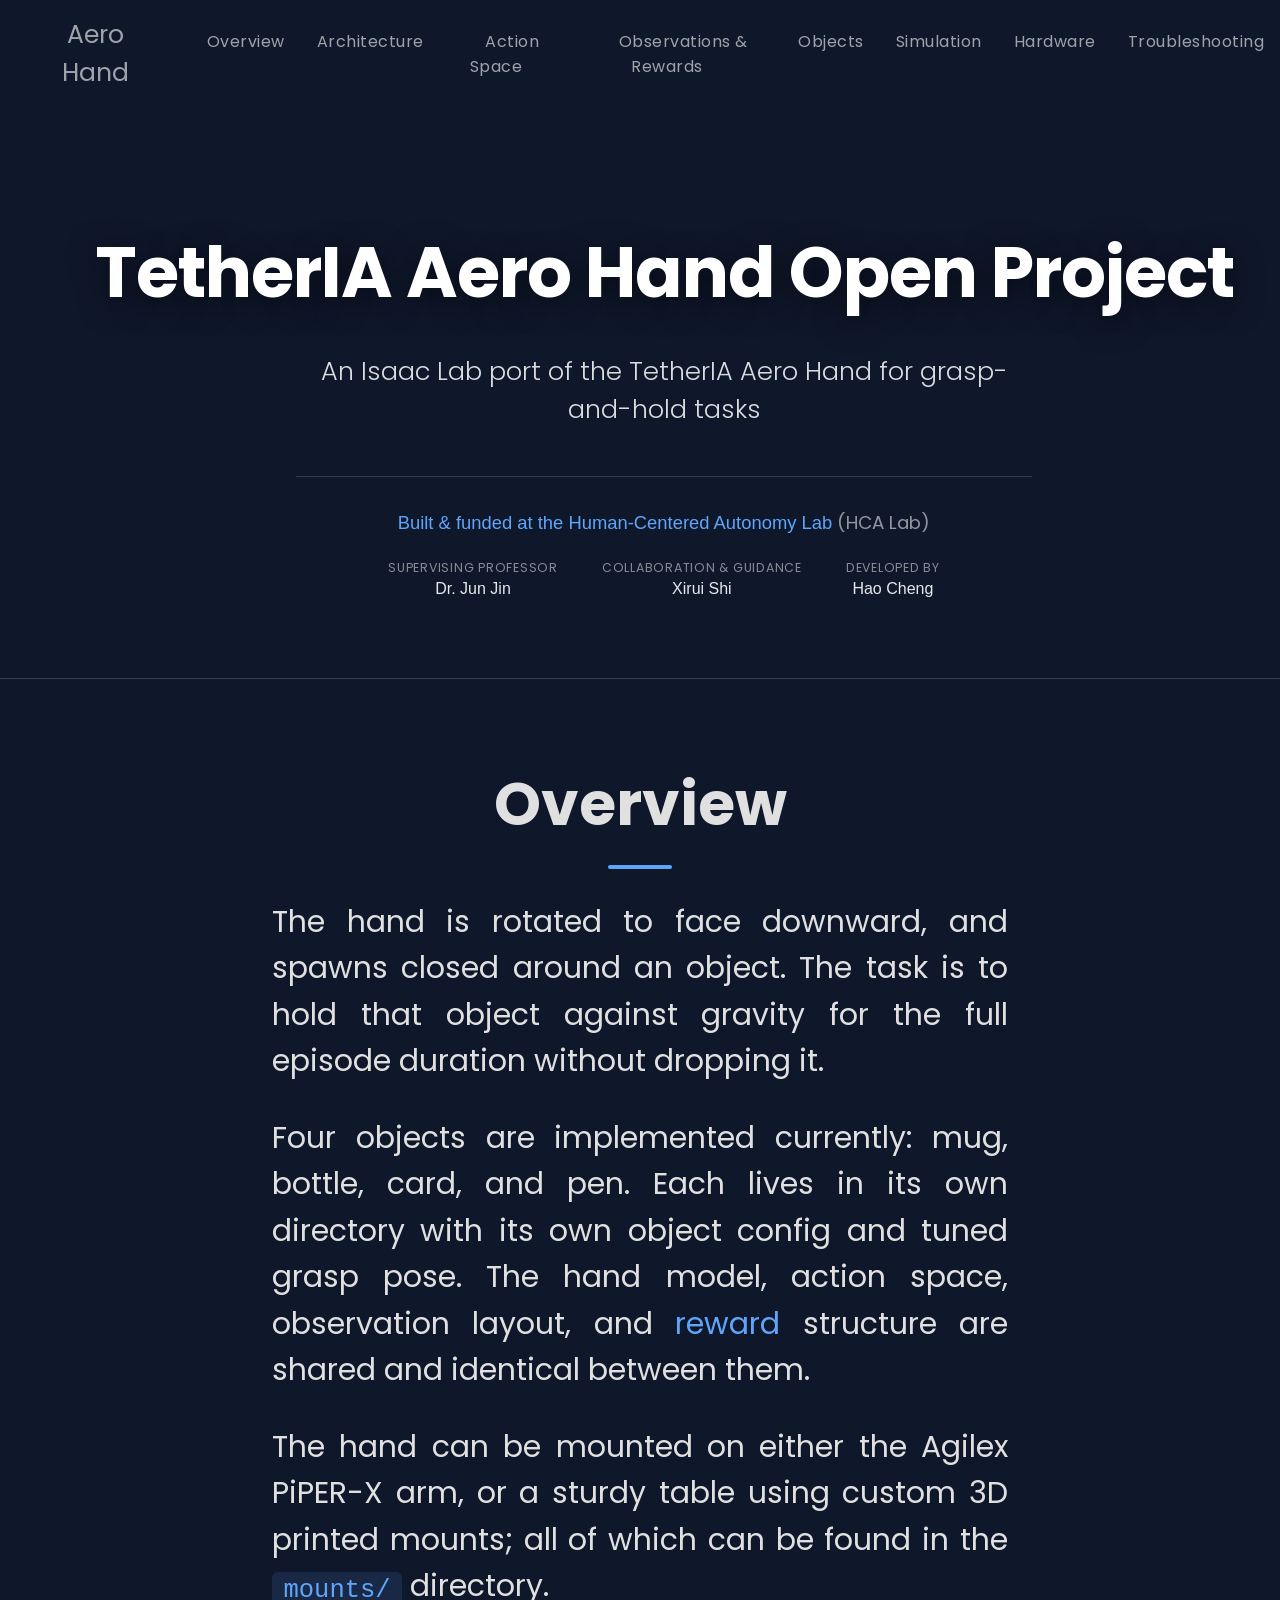
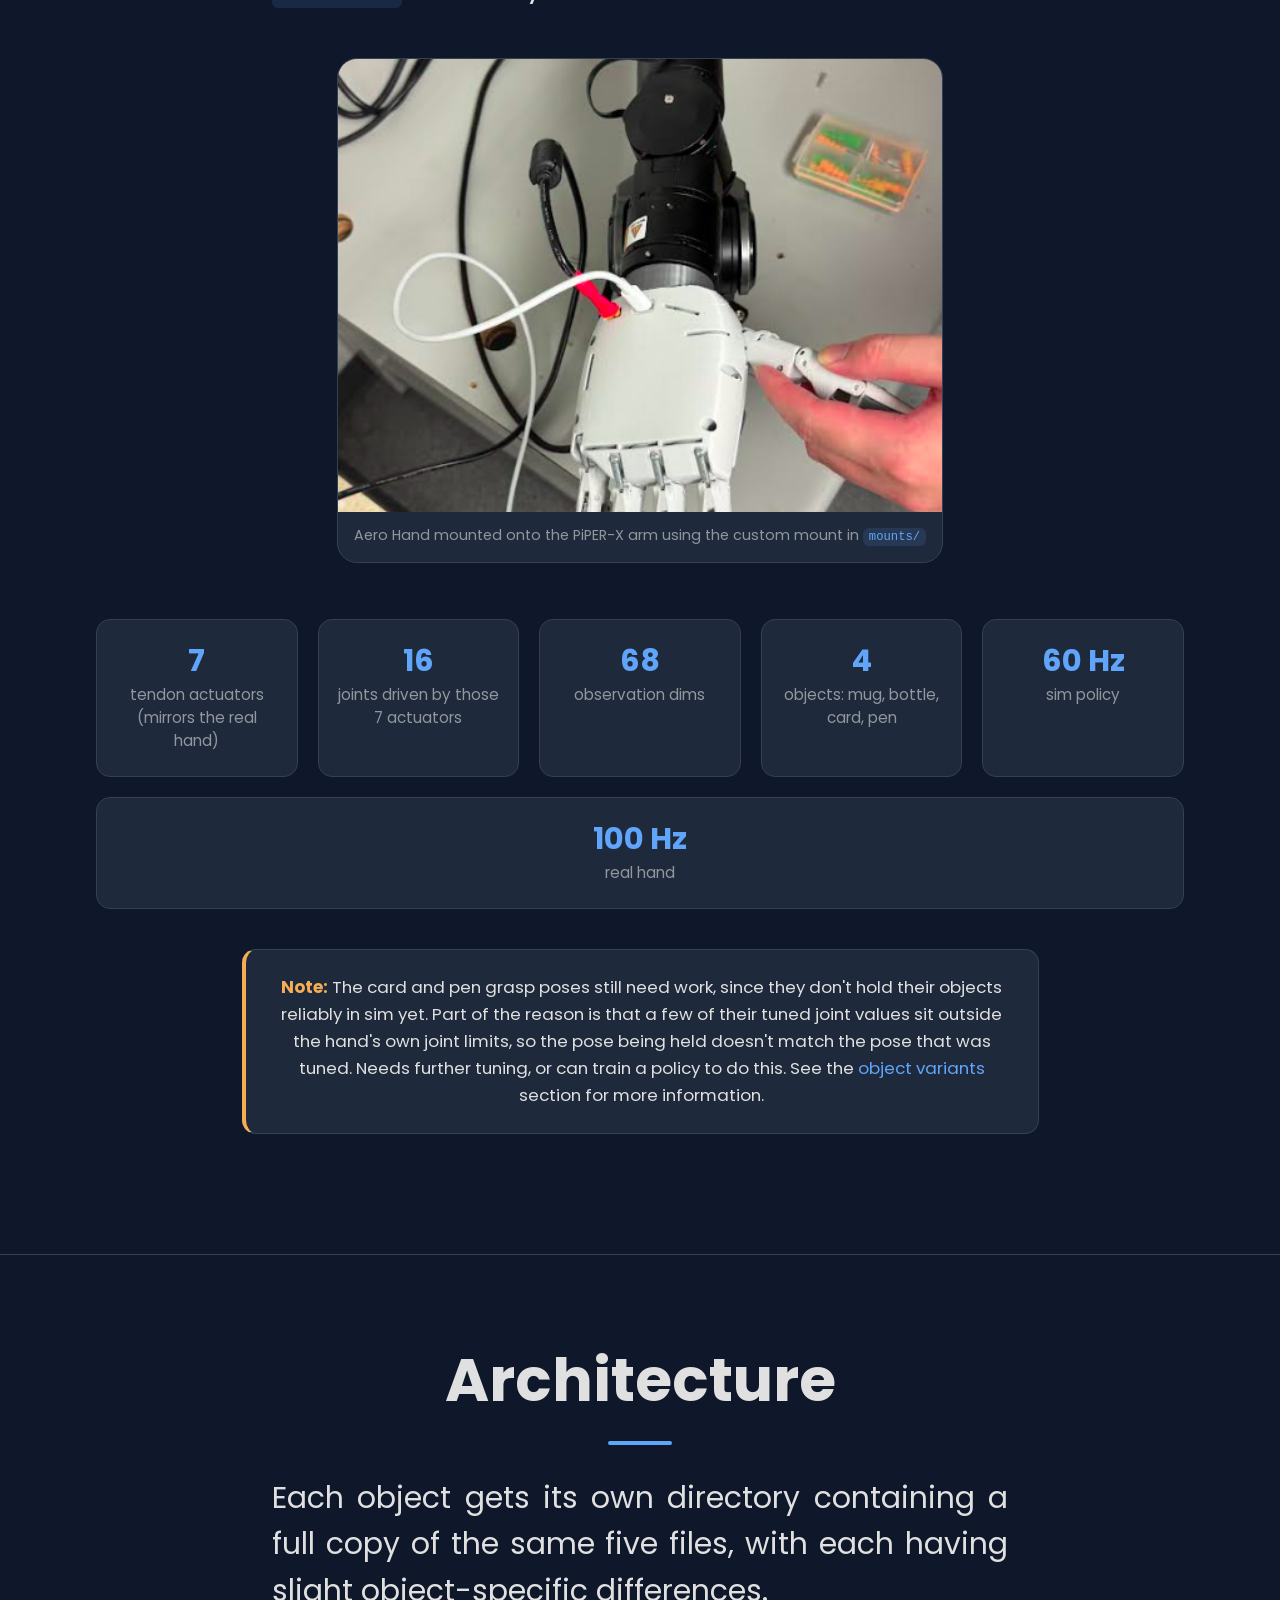
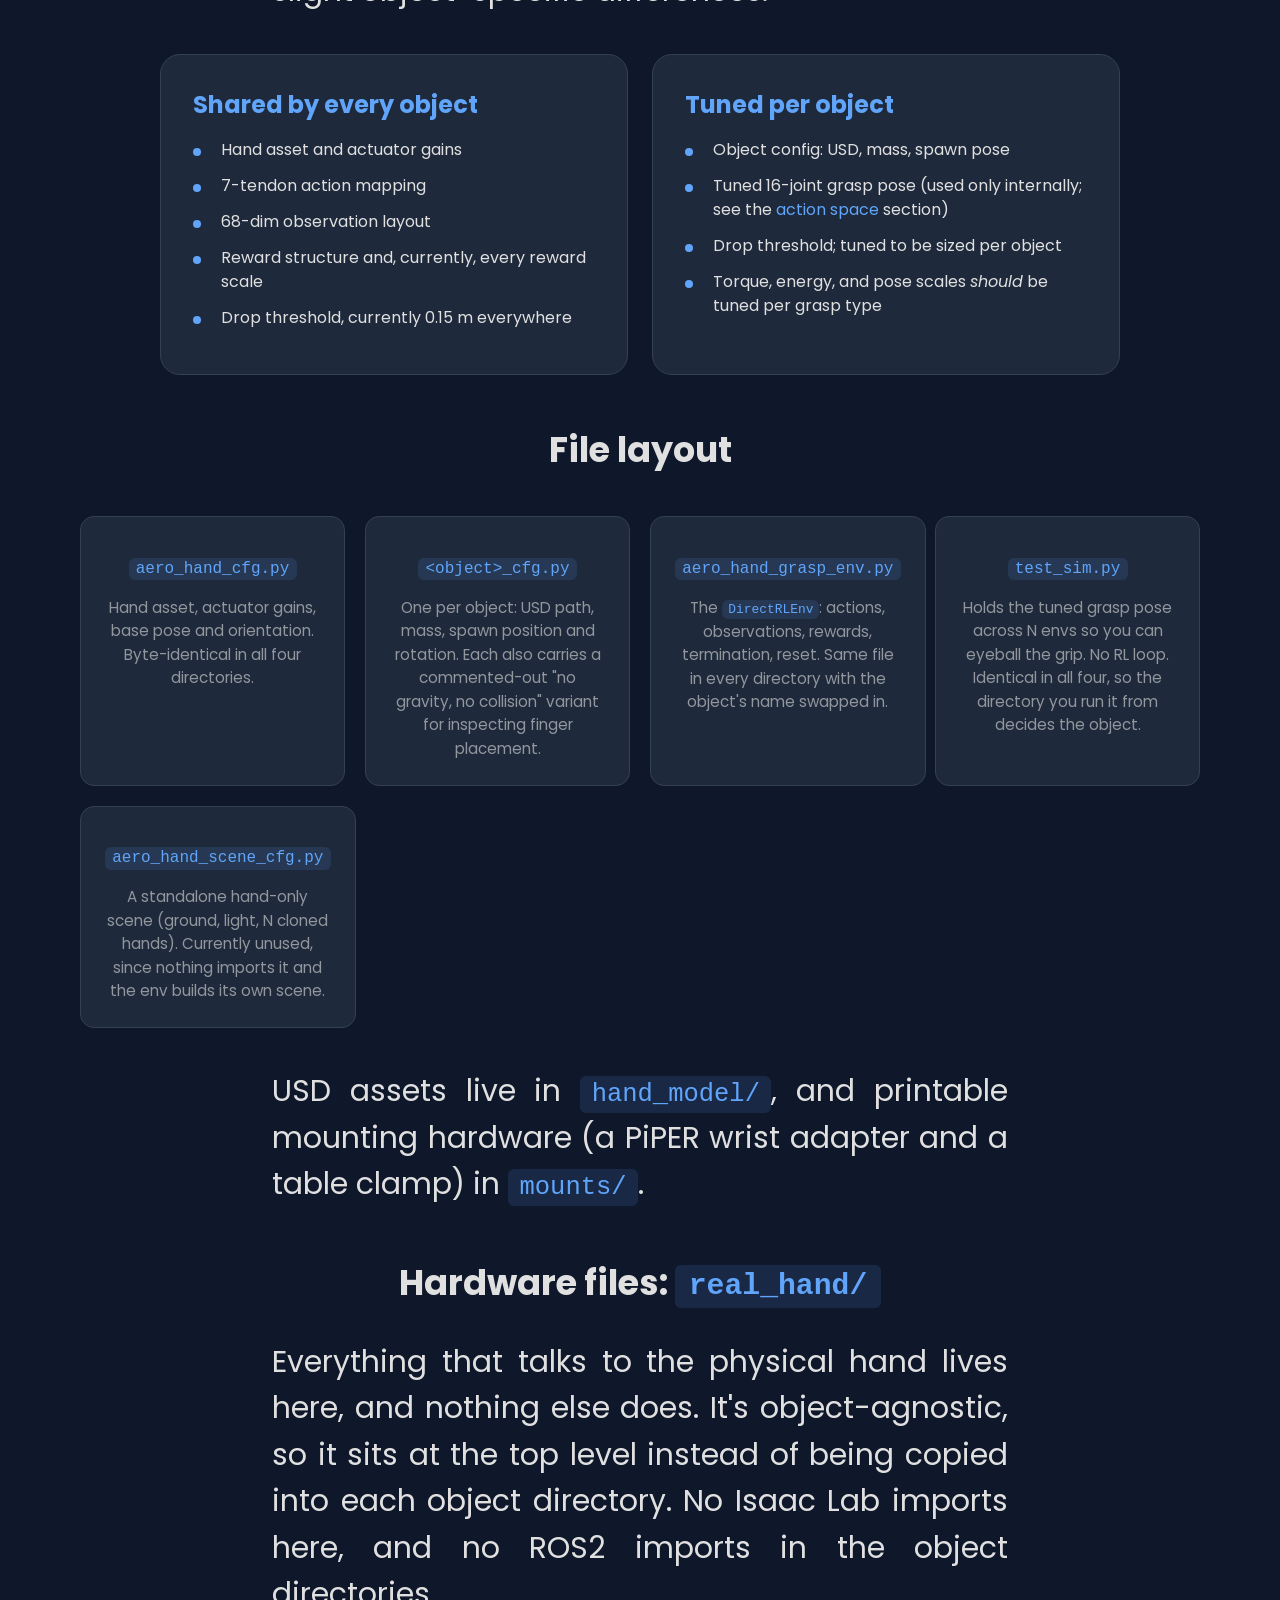
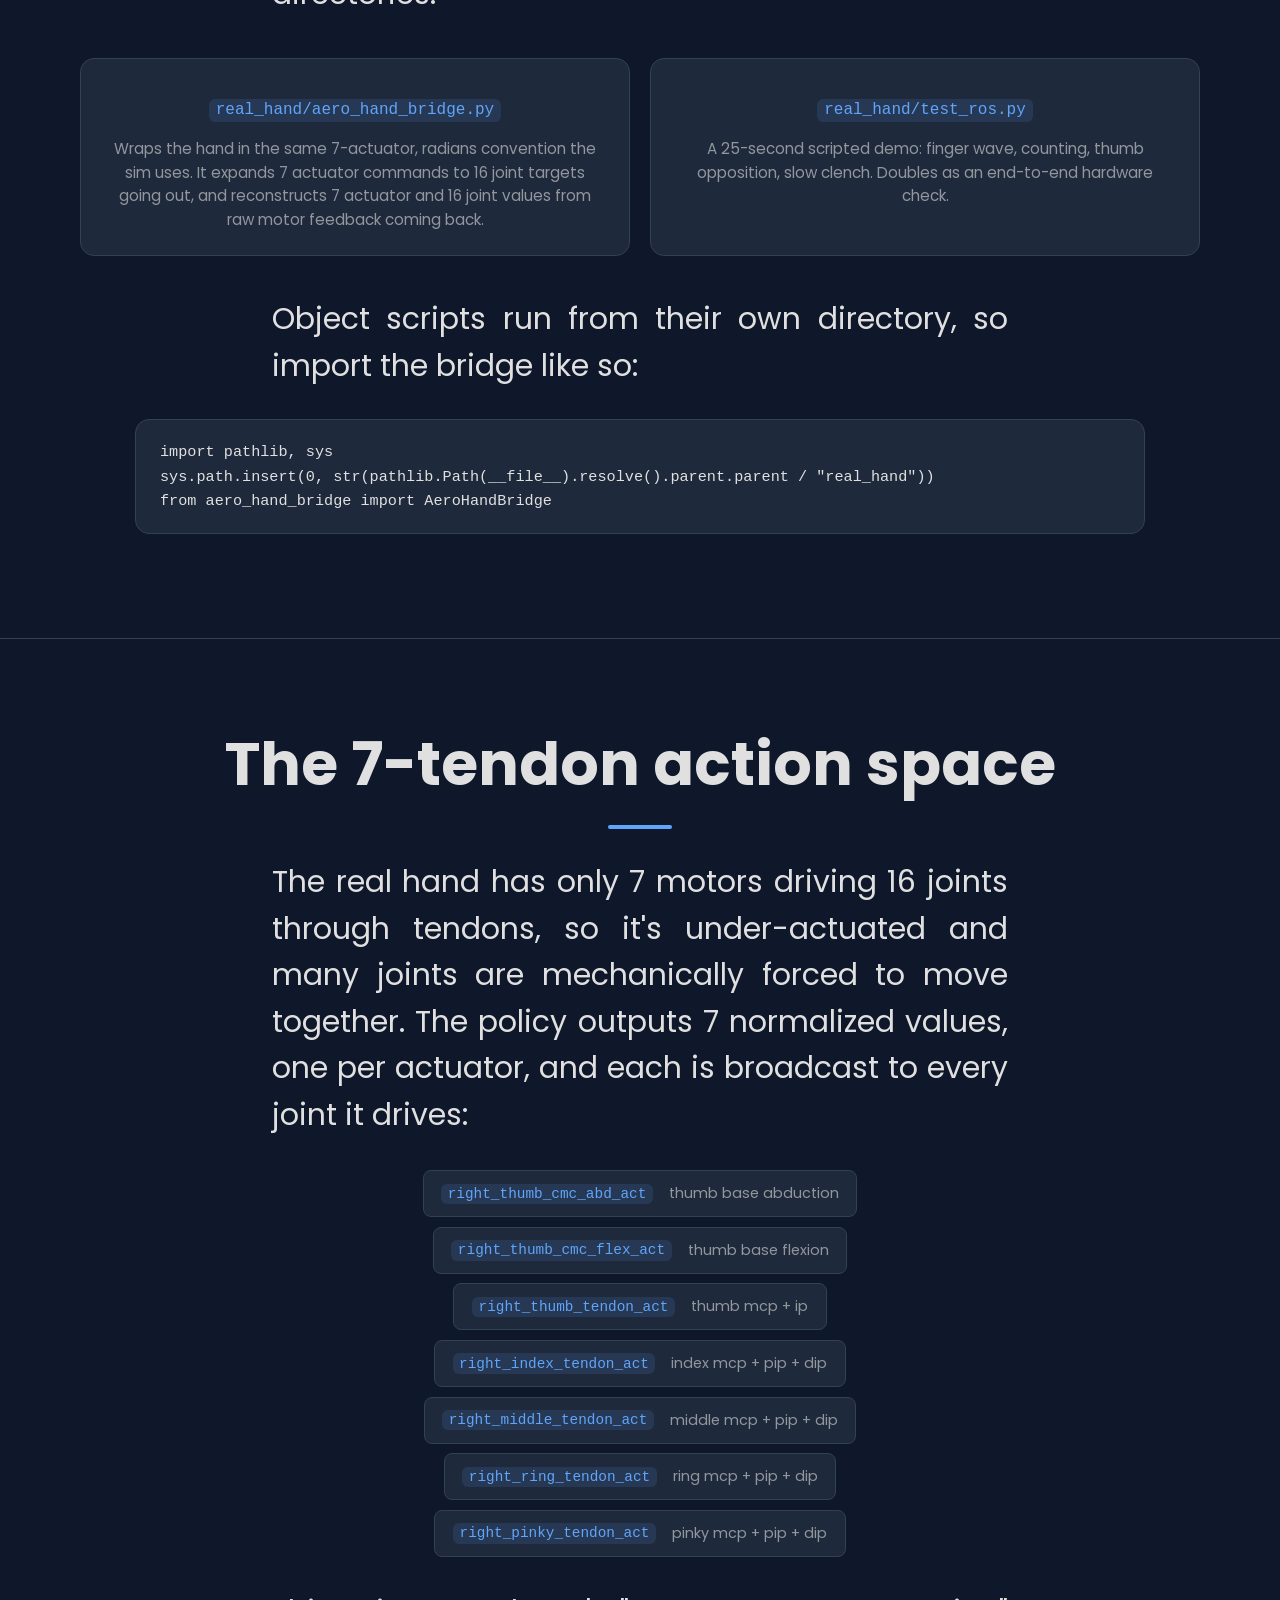
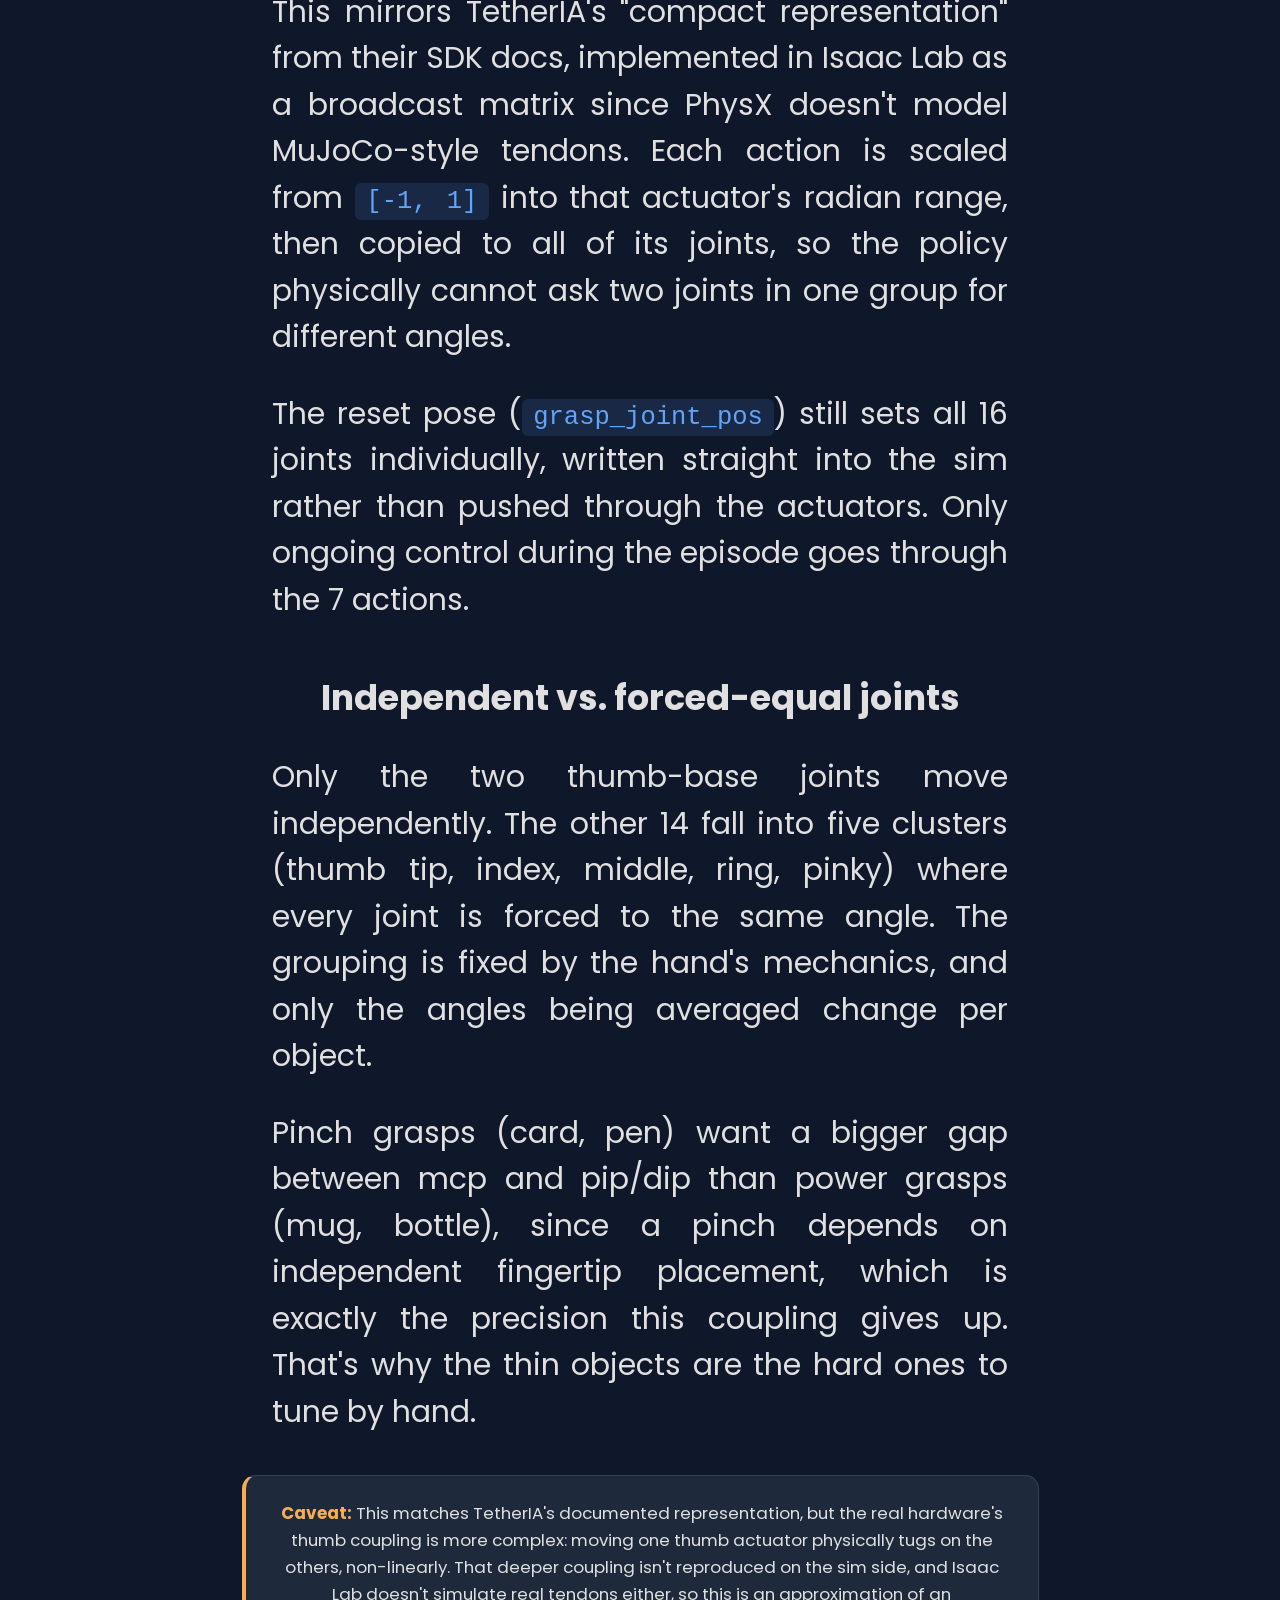
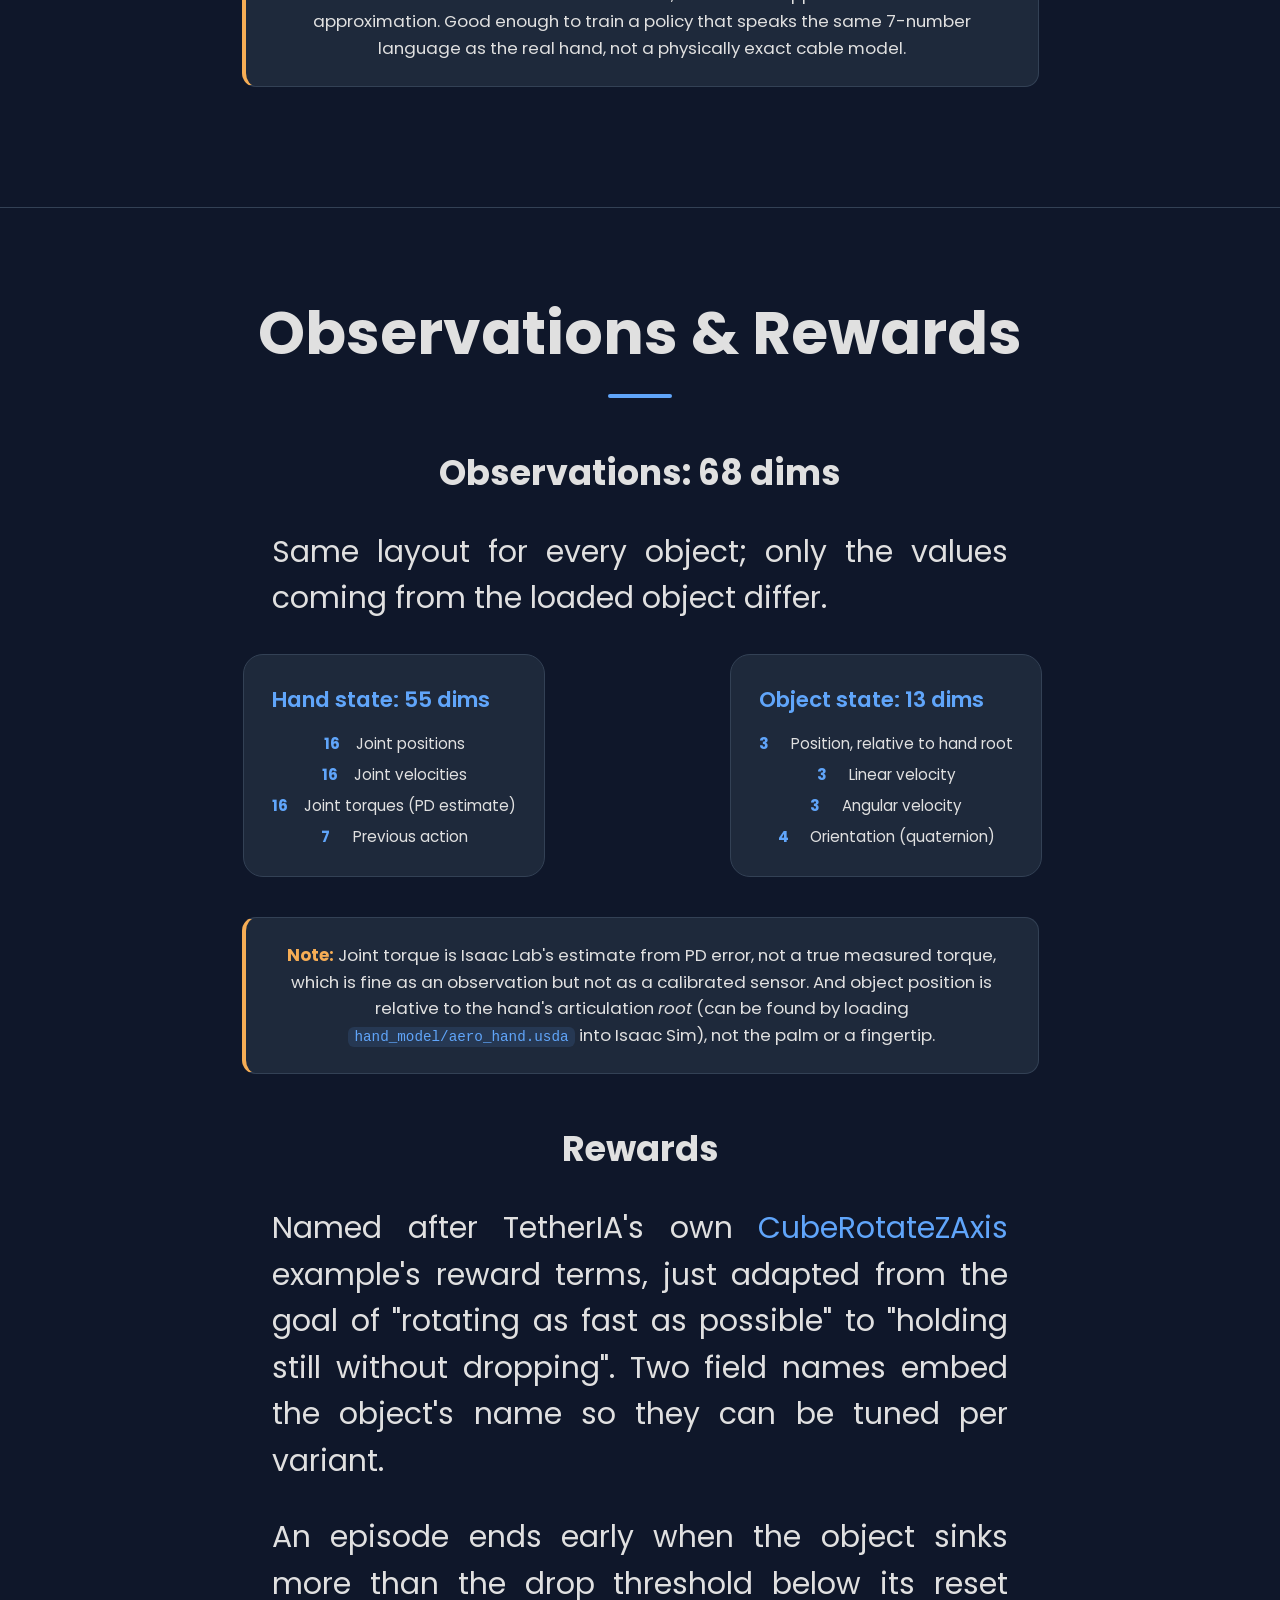
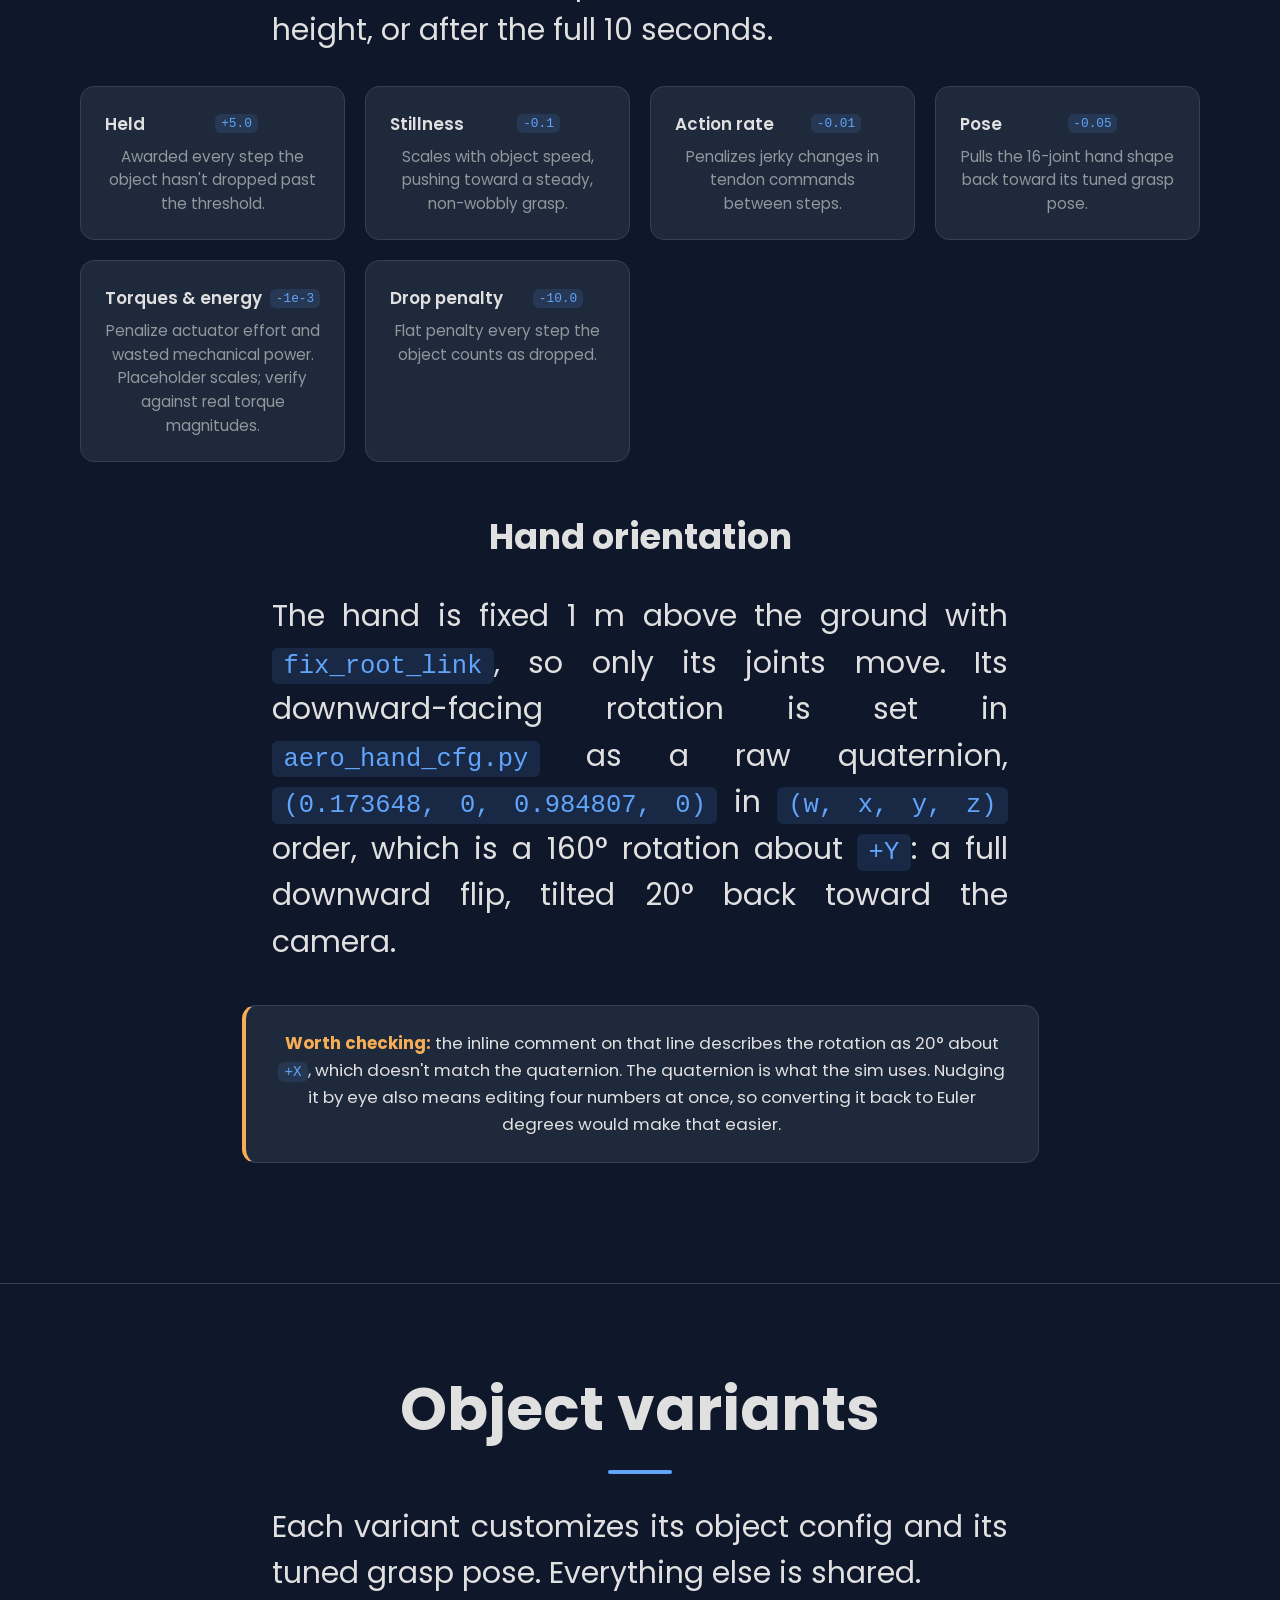
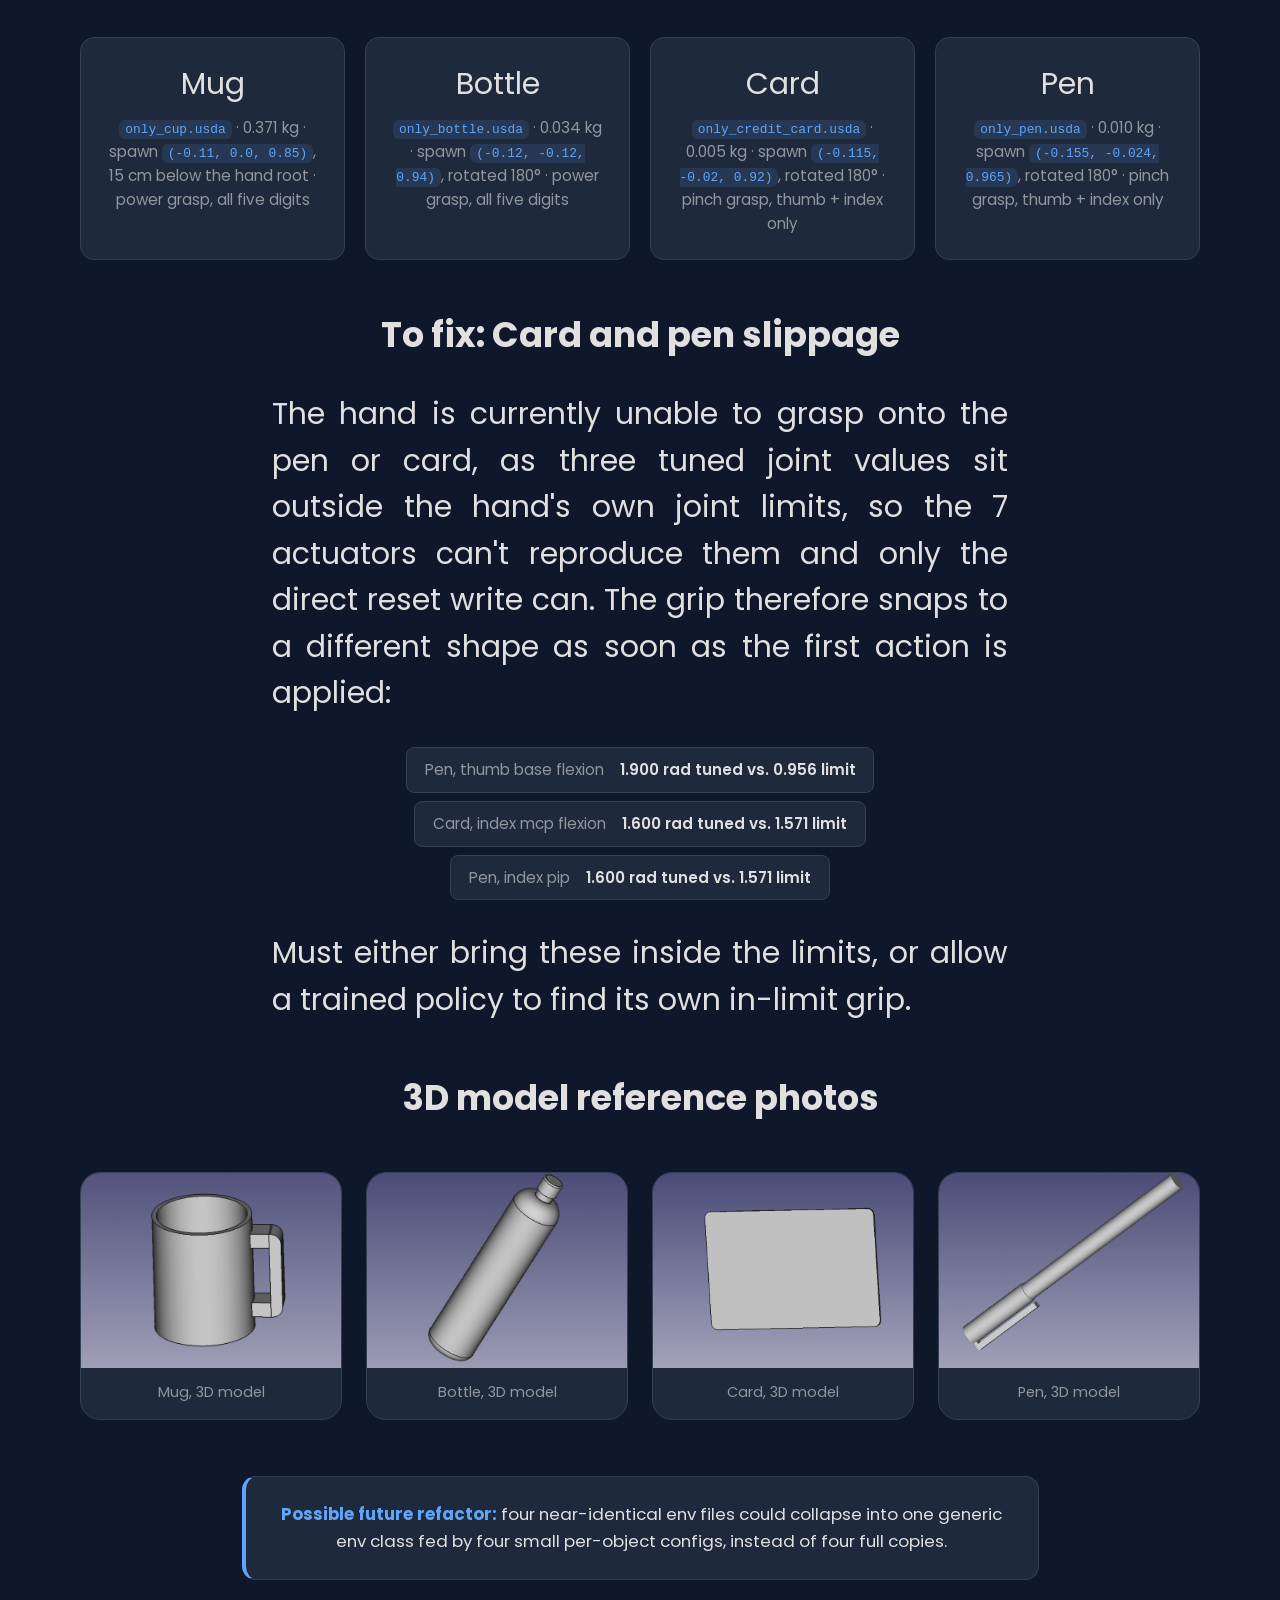
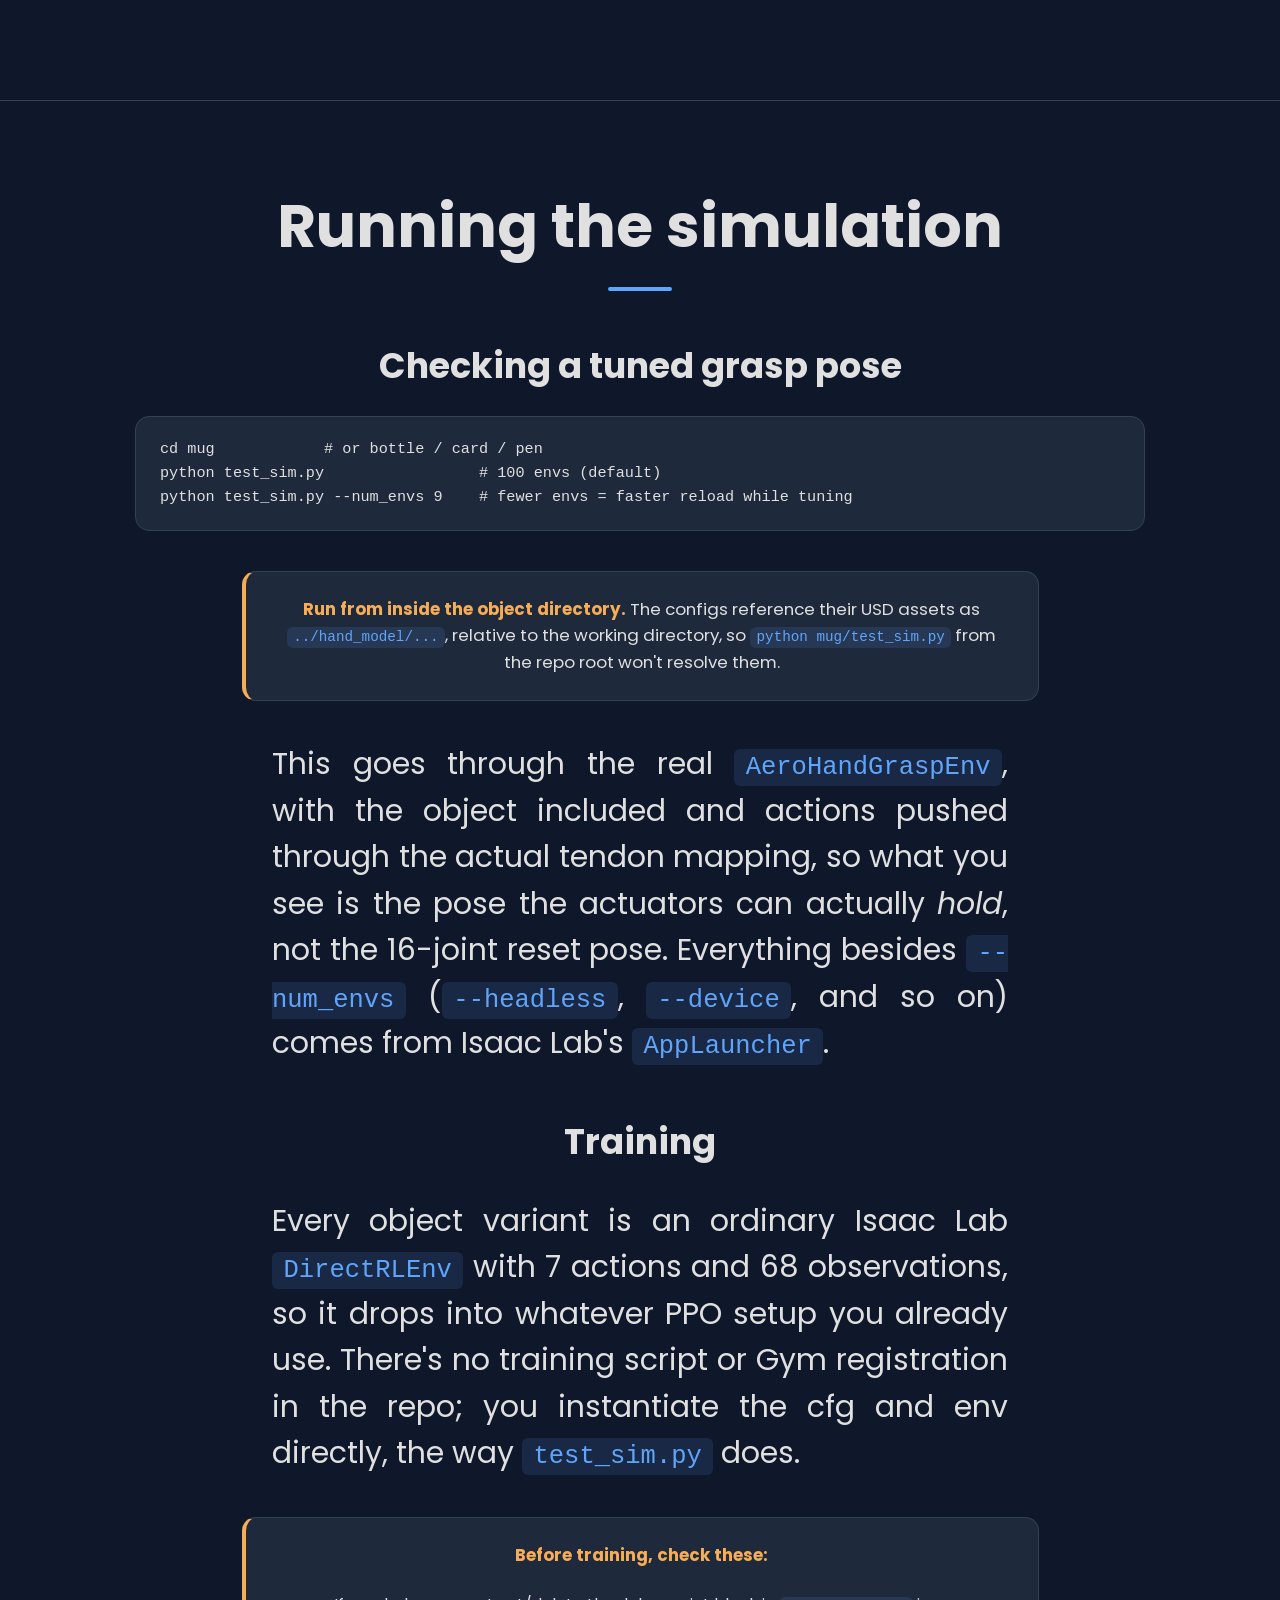
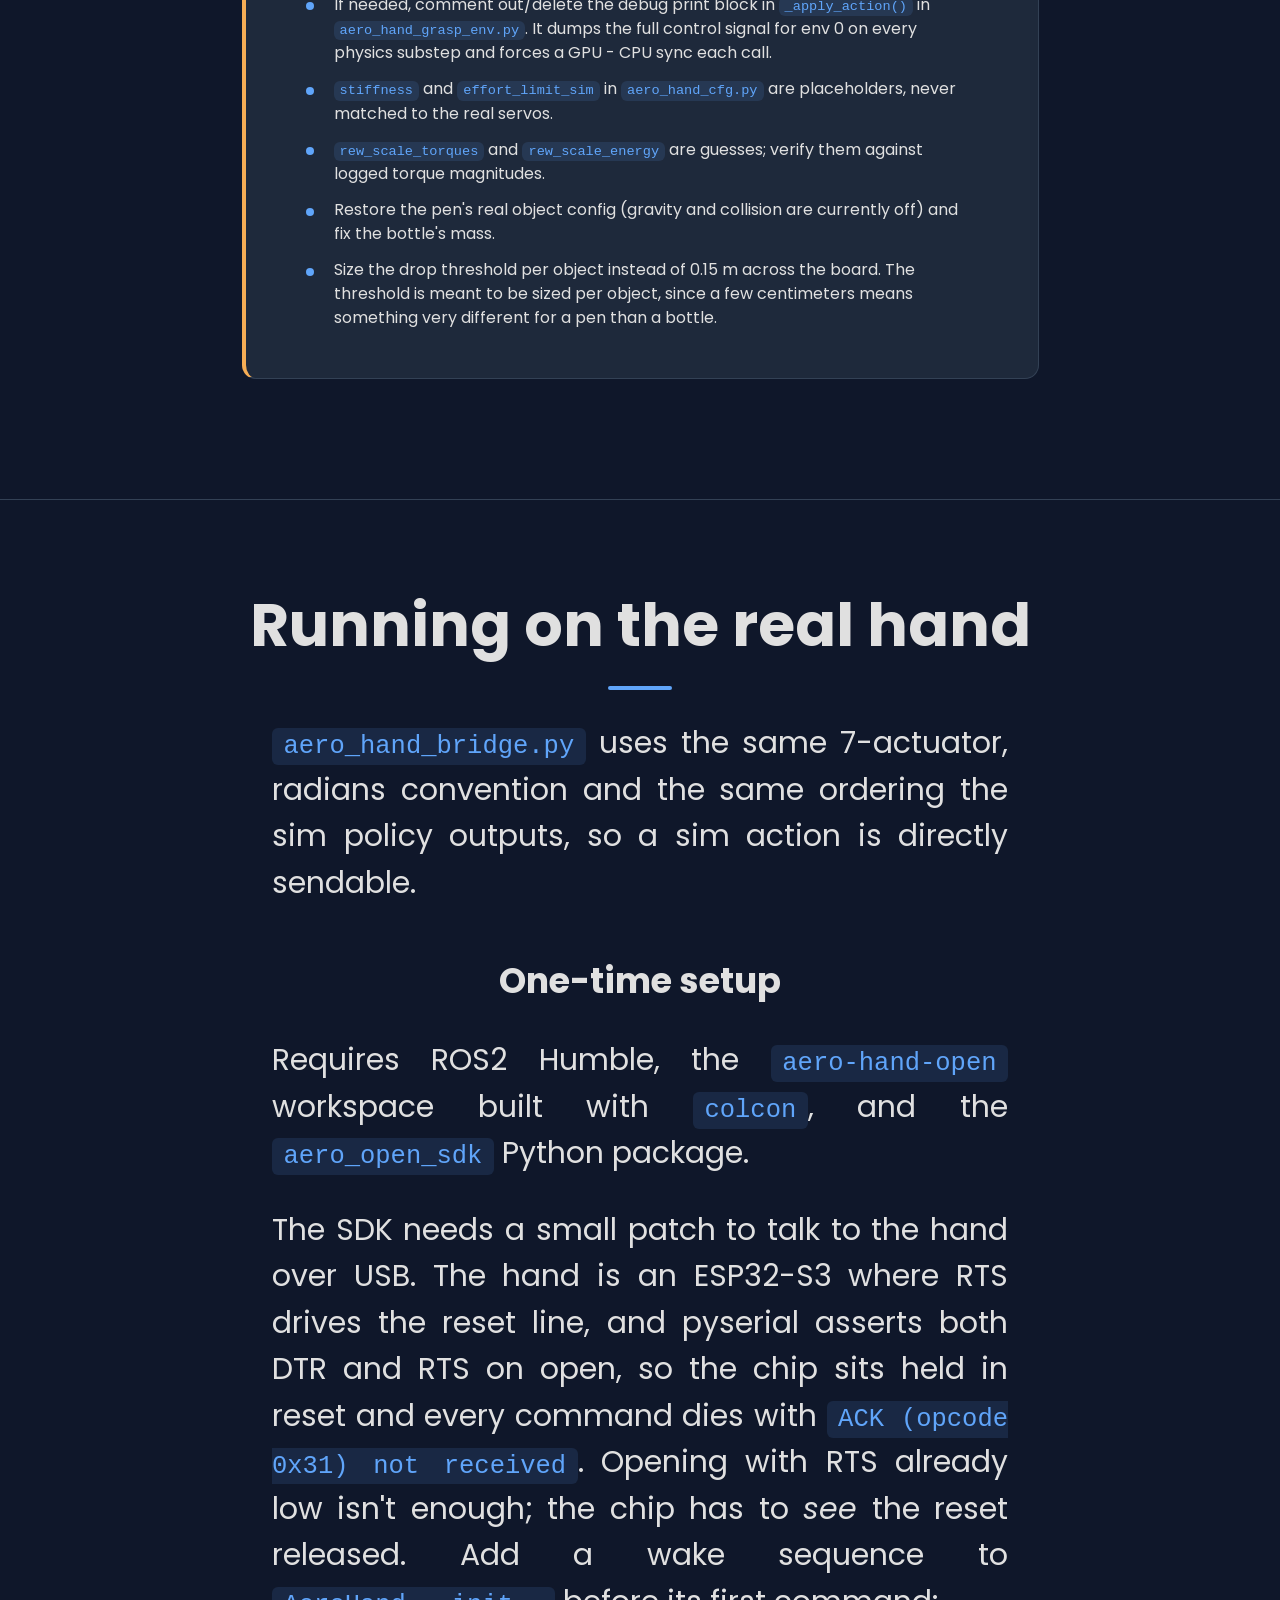
==== commit b940b04d: "Add credits" ====
--- a/website/index.html
+++ b/website/index.html
@@ -45,6 +45,25 @@
         <section class="head-container" id="top">
             <h1>TetherIA Aero Hand Open Project</h1>
             <p class="subtitle">An Isaac Lab port of the TetherIA Aero Hand for grasp-and-hold tasks</p>
+
+            <div class="credits">
+                <p class="credits-lab">Built & funded at the Human-Centered Autonomy Lab <span class="credits-abbr">(HCA
+                        Lab)</span></p>
+                <ul class="credits-people">
+                    <li>
+                        <span class="credits-role">Supervising professor</span>
+                        <span class="credits-name">Dr. Jun Jin</span>
+                    </li>
+                    <li>
+                        <span class="credits-role">Collaboration &amp; guidance</span>
+                        <span class="credits-name">Xirui Shi</span>
+                    </li>
+                    <li>
+                        <span class="credits-role">Developed by</span>
+                        <span class="credits-name">Hao Cheng</span>
+                    </li>
+                </ul>
+            </div>
         </section>
 
         <section class="content-container" id="overview">
--- a/website/public/styles.css
+++ b/website/public/styles.css
@@ -161,6 +161,47 @@
   color: rgba(255, 255, 255, 0.85);
   line-height: 1.5;
 }
+.head-container .credits {
+  max-width: 46rem;
+  margin: 3rem auto 0;
+  padding-top: 2rem;
+  border-top: 1px solid rgba(255, 255, 255, 0.15);
+}
+.head-container .credits-lab {
+  margin: 0 0 1.4rem;
+  font-size: 1.15rem;
+  font-weight: 500;
+  color: #60a5fa;
+}
+.head-container .credits-lab .credits-abbr {
+  font-weight: 400;
+  color: rgba(255, 255, 255, 0.55);
+}
+.head-container .credits-people {
+  display: flex;
+  flex-wrap: wrap;
+  justify-content: center;
+  gap: 1rem 2.75rem;
+  margin: 0;
+  padding: 0;
+  list-style: none;
+}
+.head-container .credits-people li {
+  display: flex;
+  flex-direction: column;
+  gap: 0.2rem;
+}
+.head-container .credits-people .credits-role {
+  font-size: 0.78rem;
+  letter-spacing: 0.06em;
+  text-transform: uppercase;
+  color: rgba(255, 255, 255, 0.5);
+}
+.head-container .credits-people .credits-name {
+  font-size: 1rem;
+  font-weight: 500;
+  color: rgba(255, 255, 255, 0.9);
+}
 
 [id] {
   scroll-margin-top: 6rem;
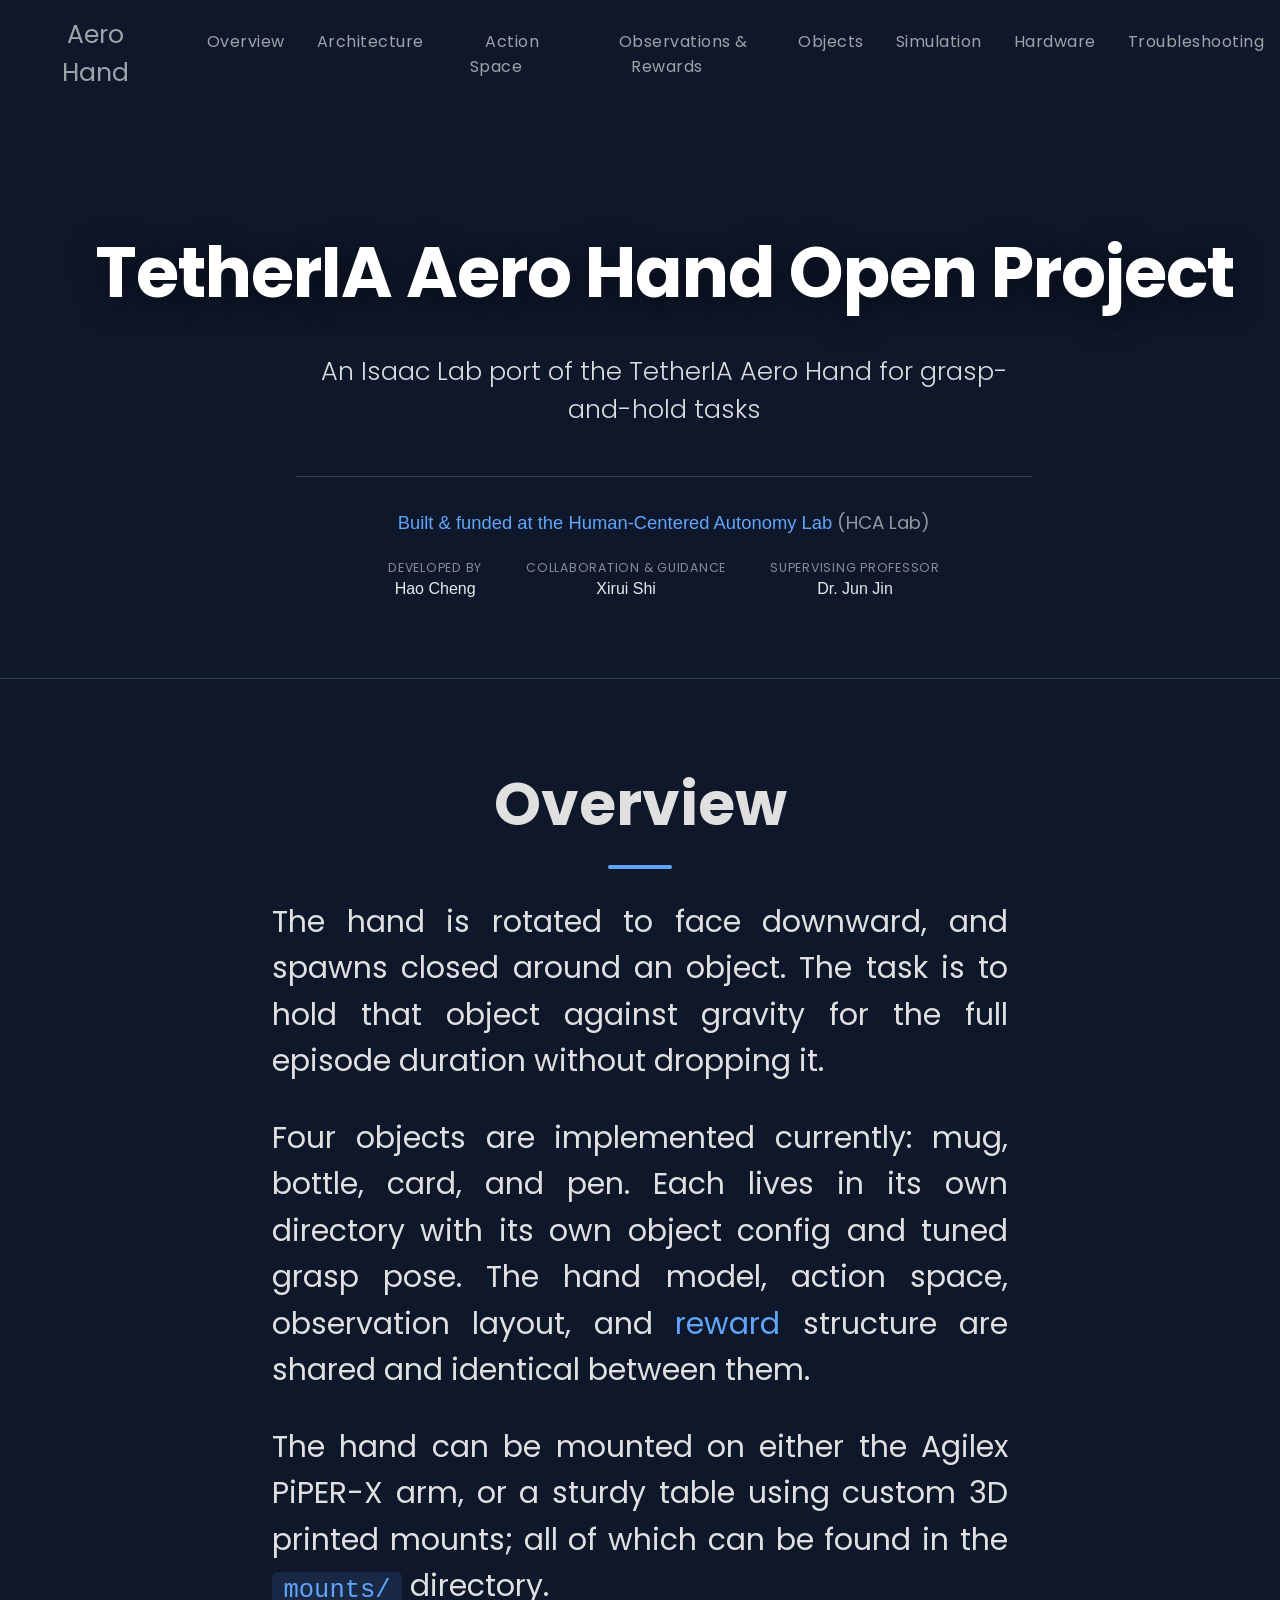
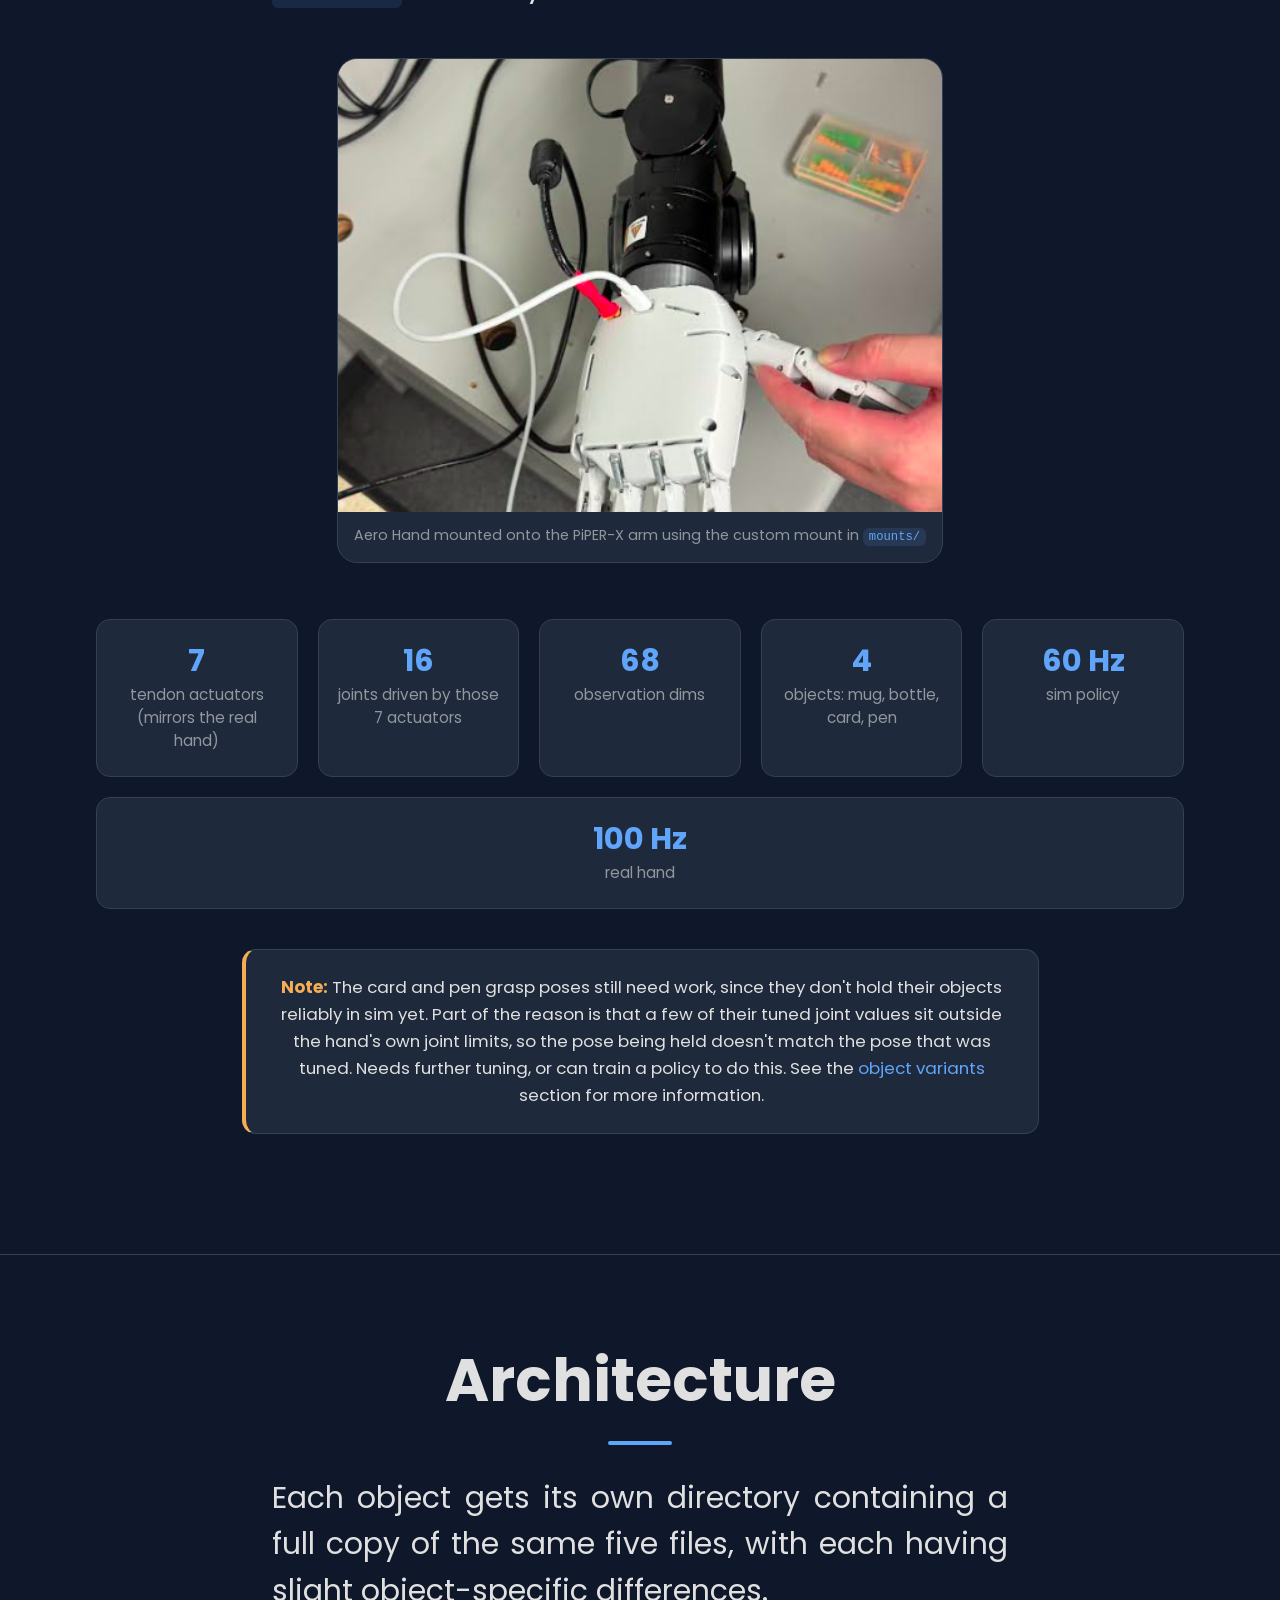
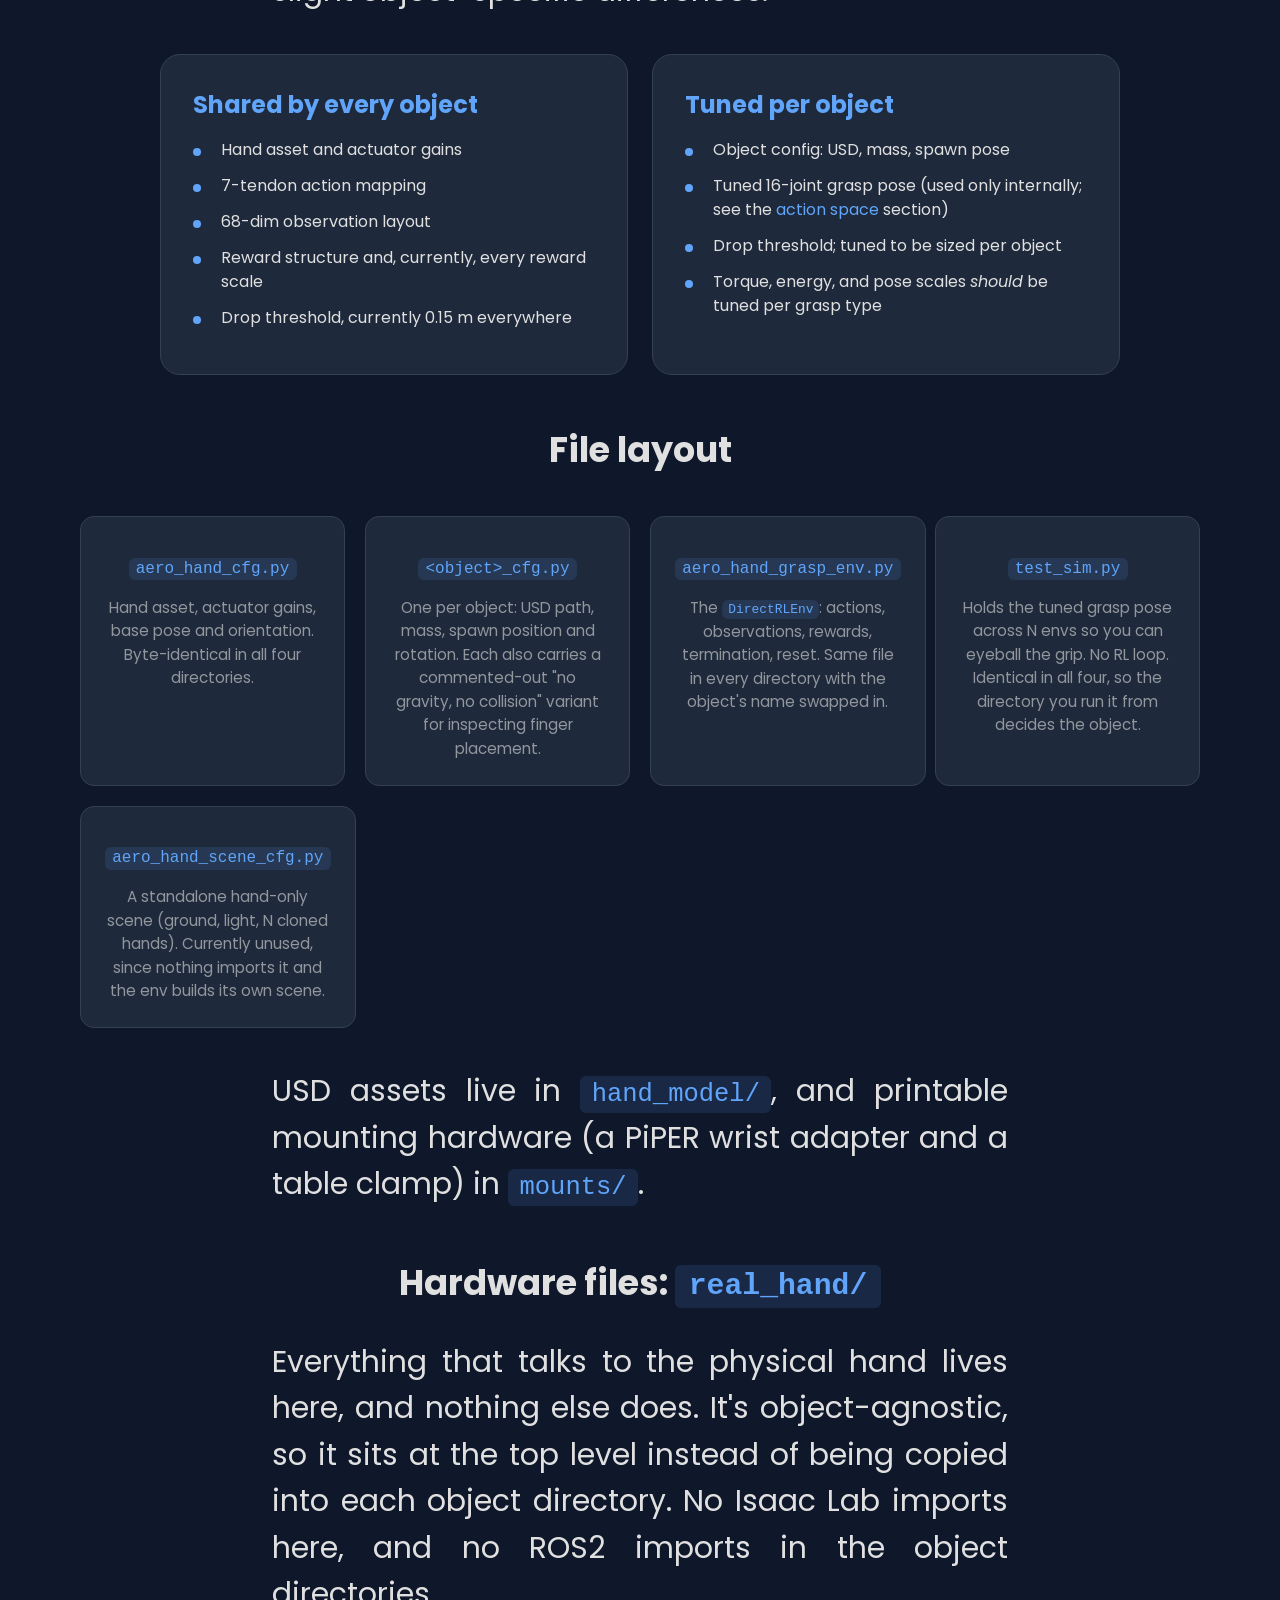
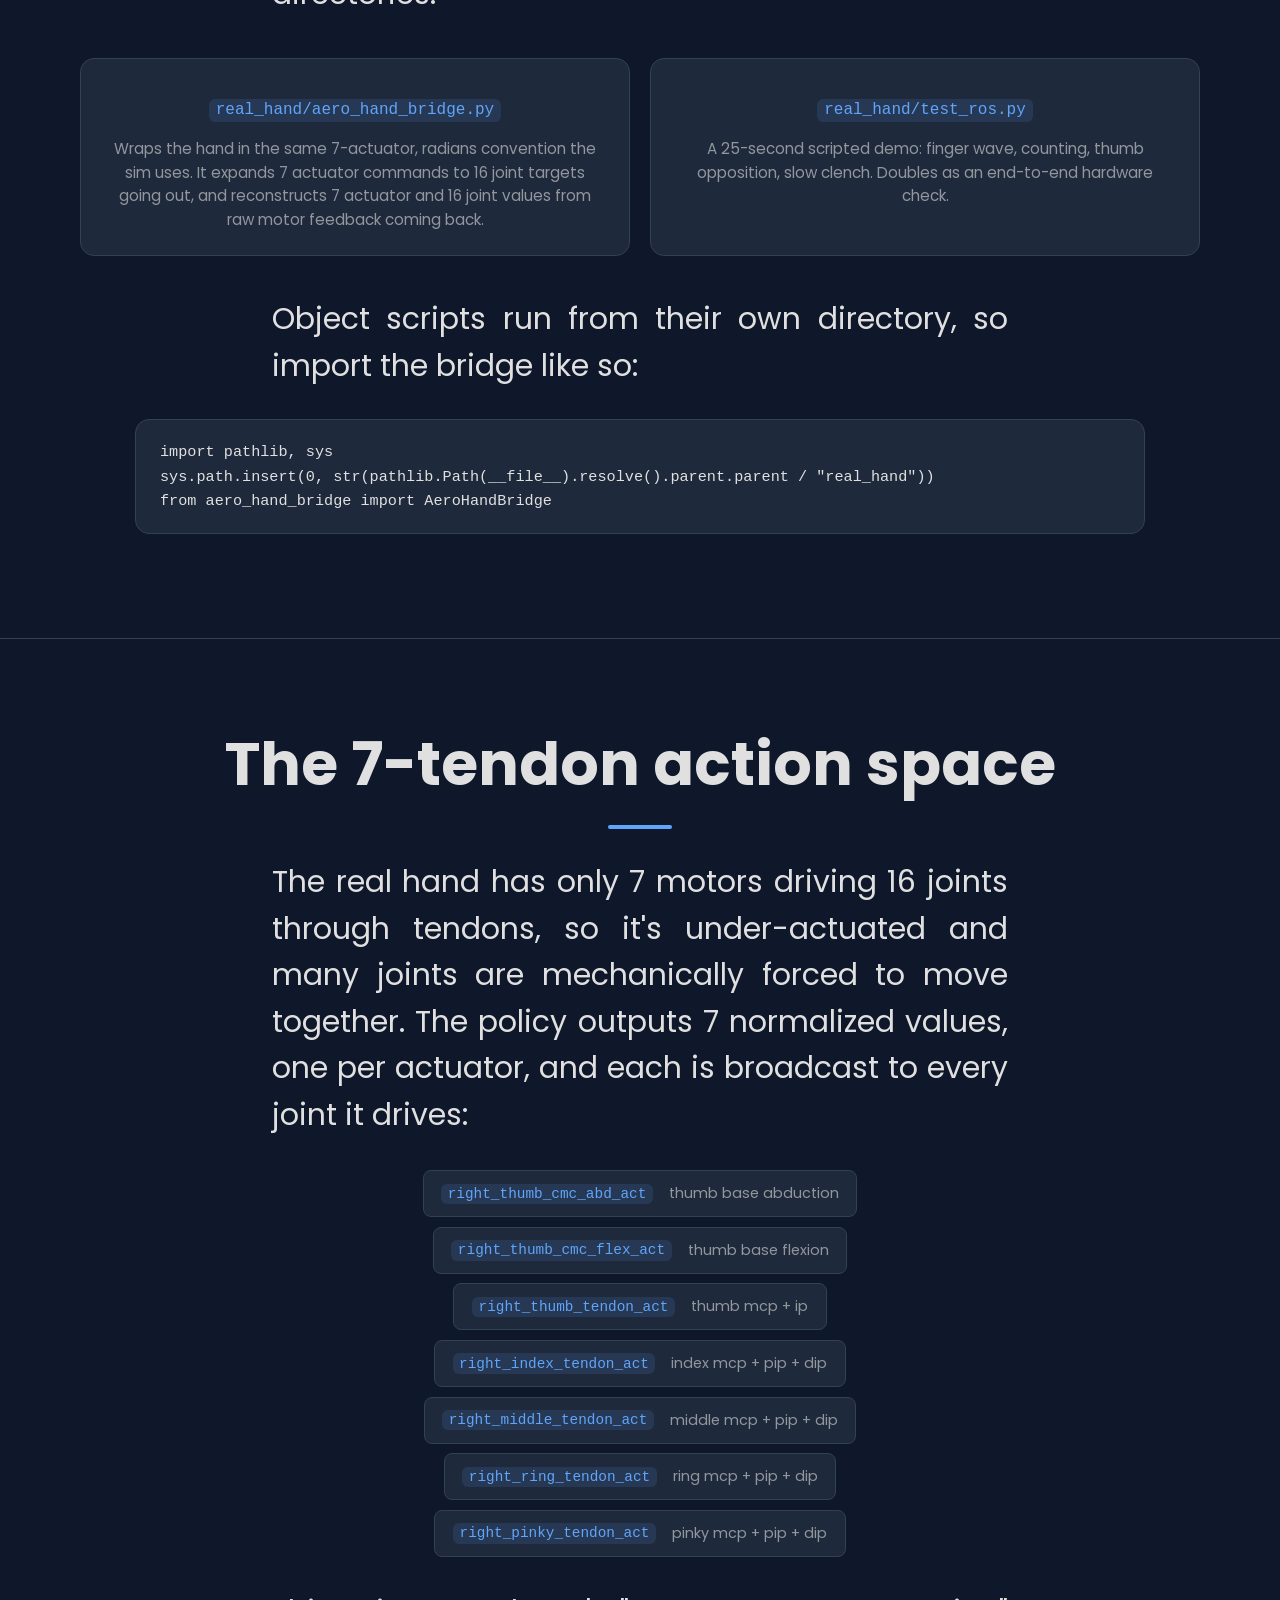
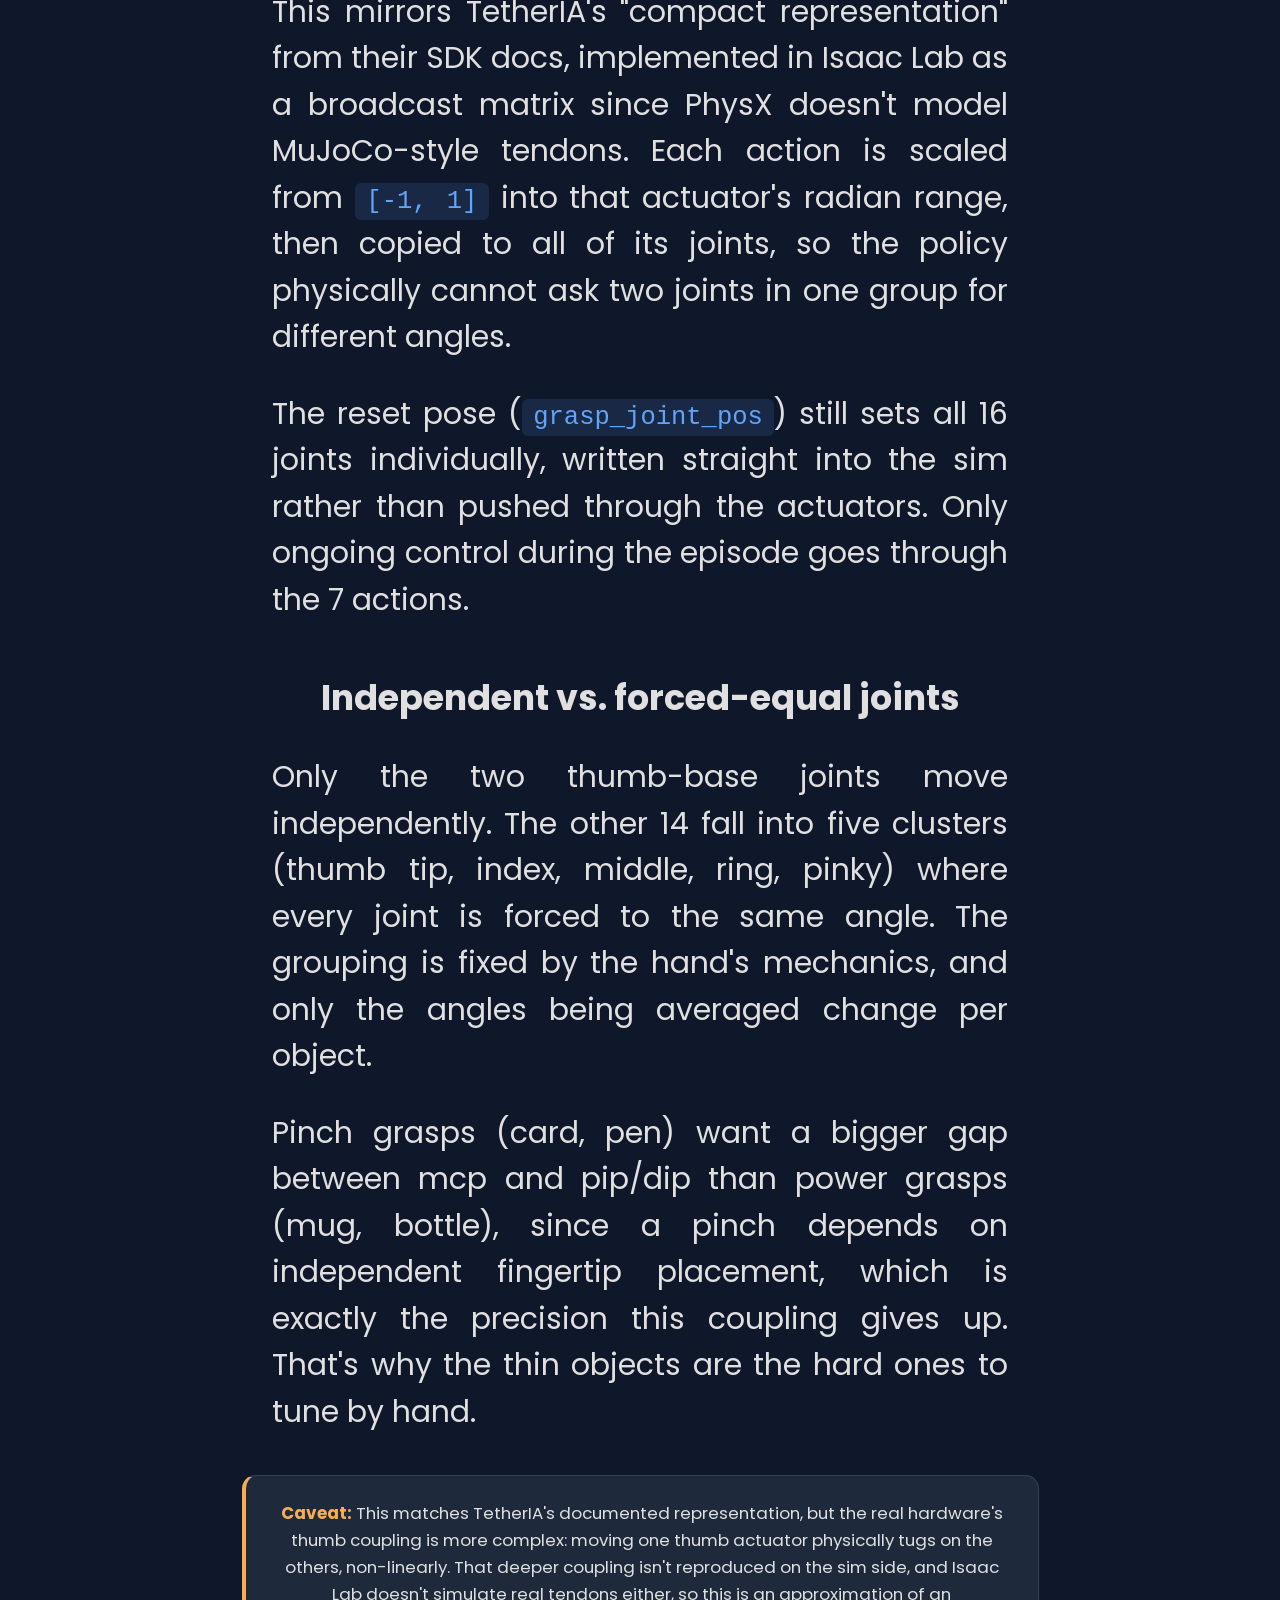
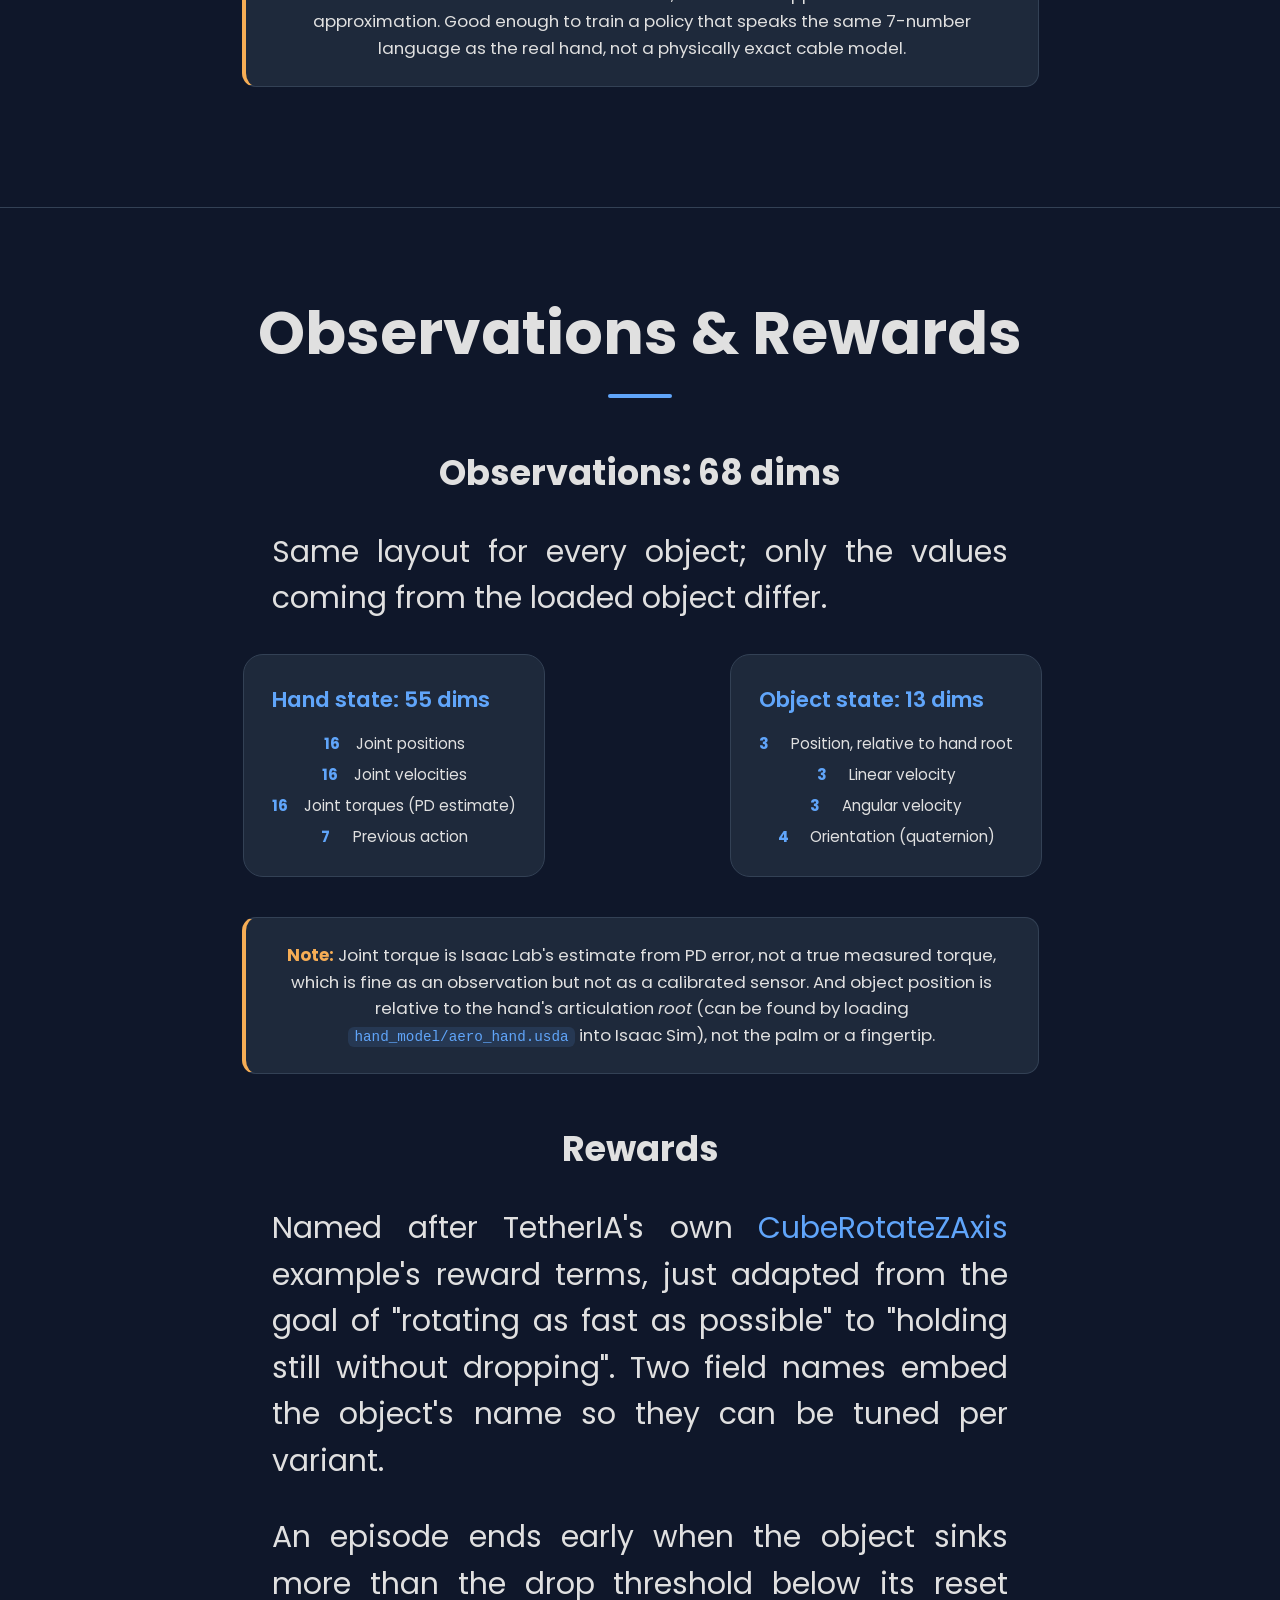
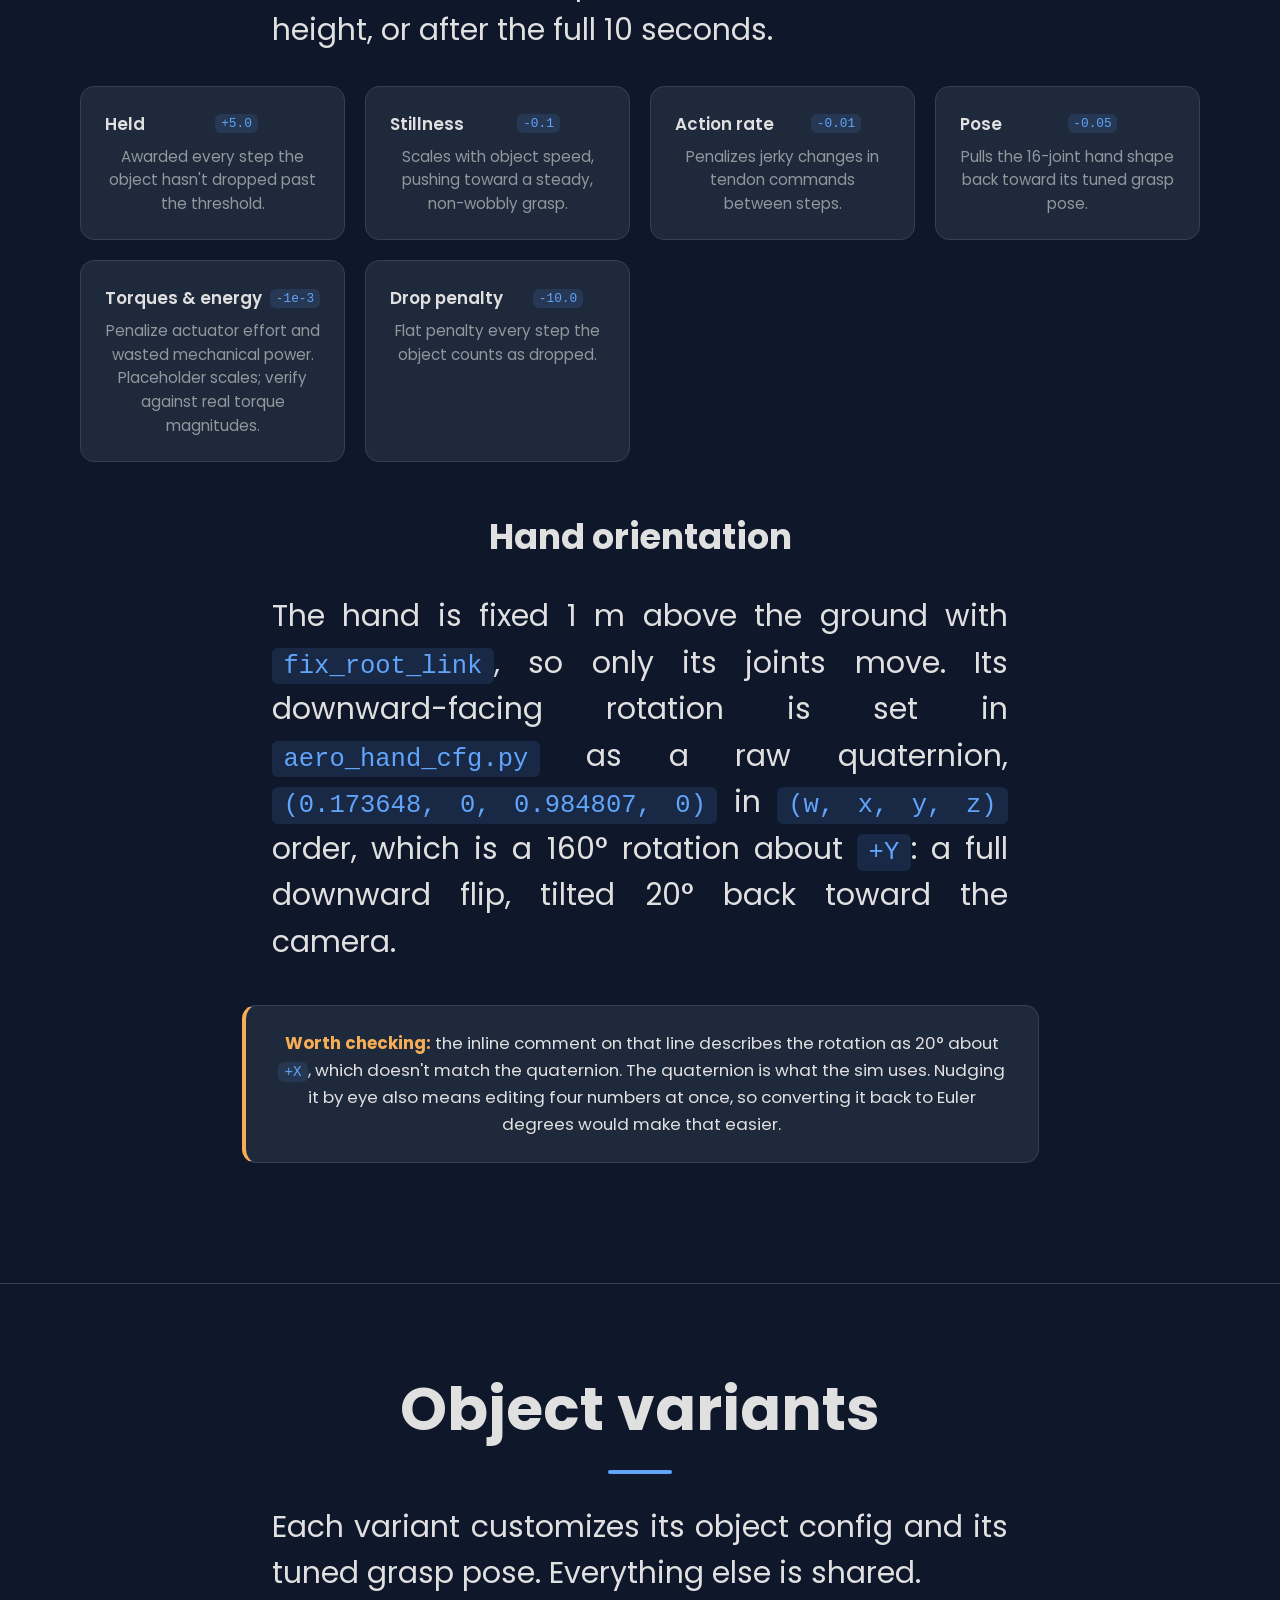
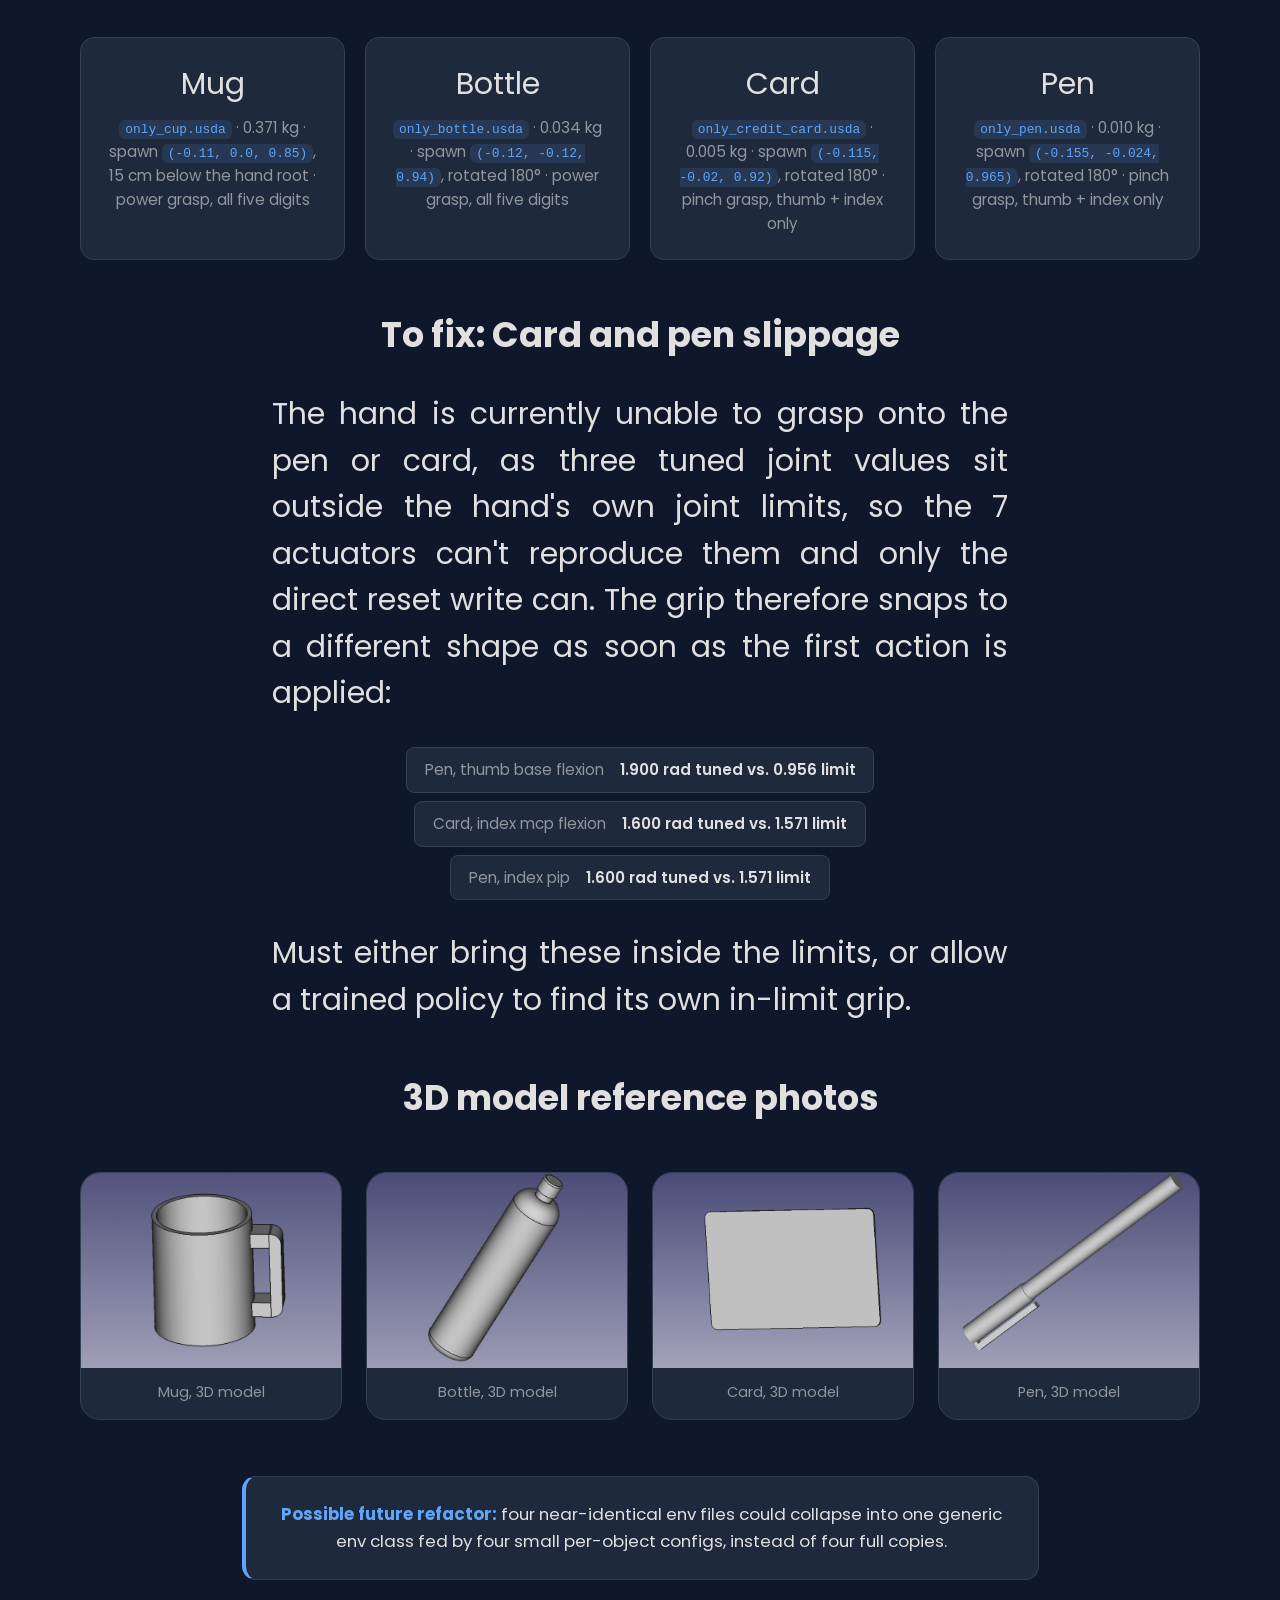
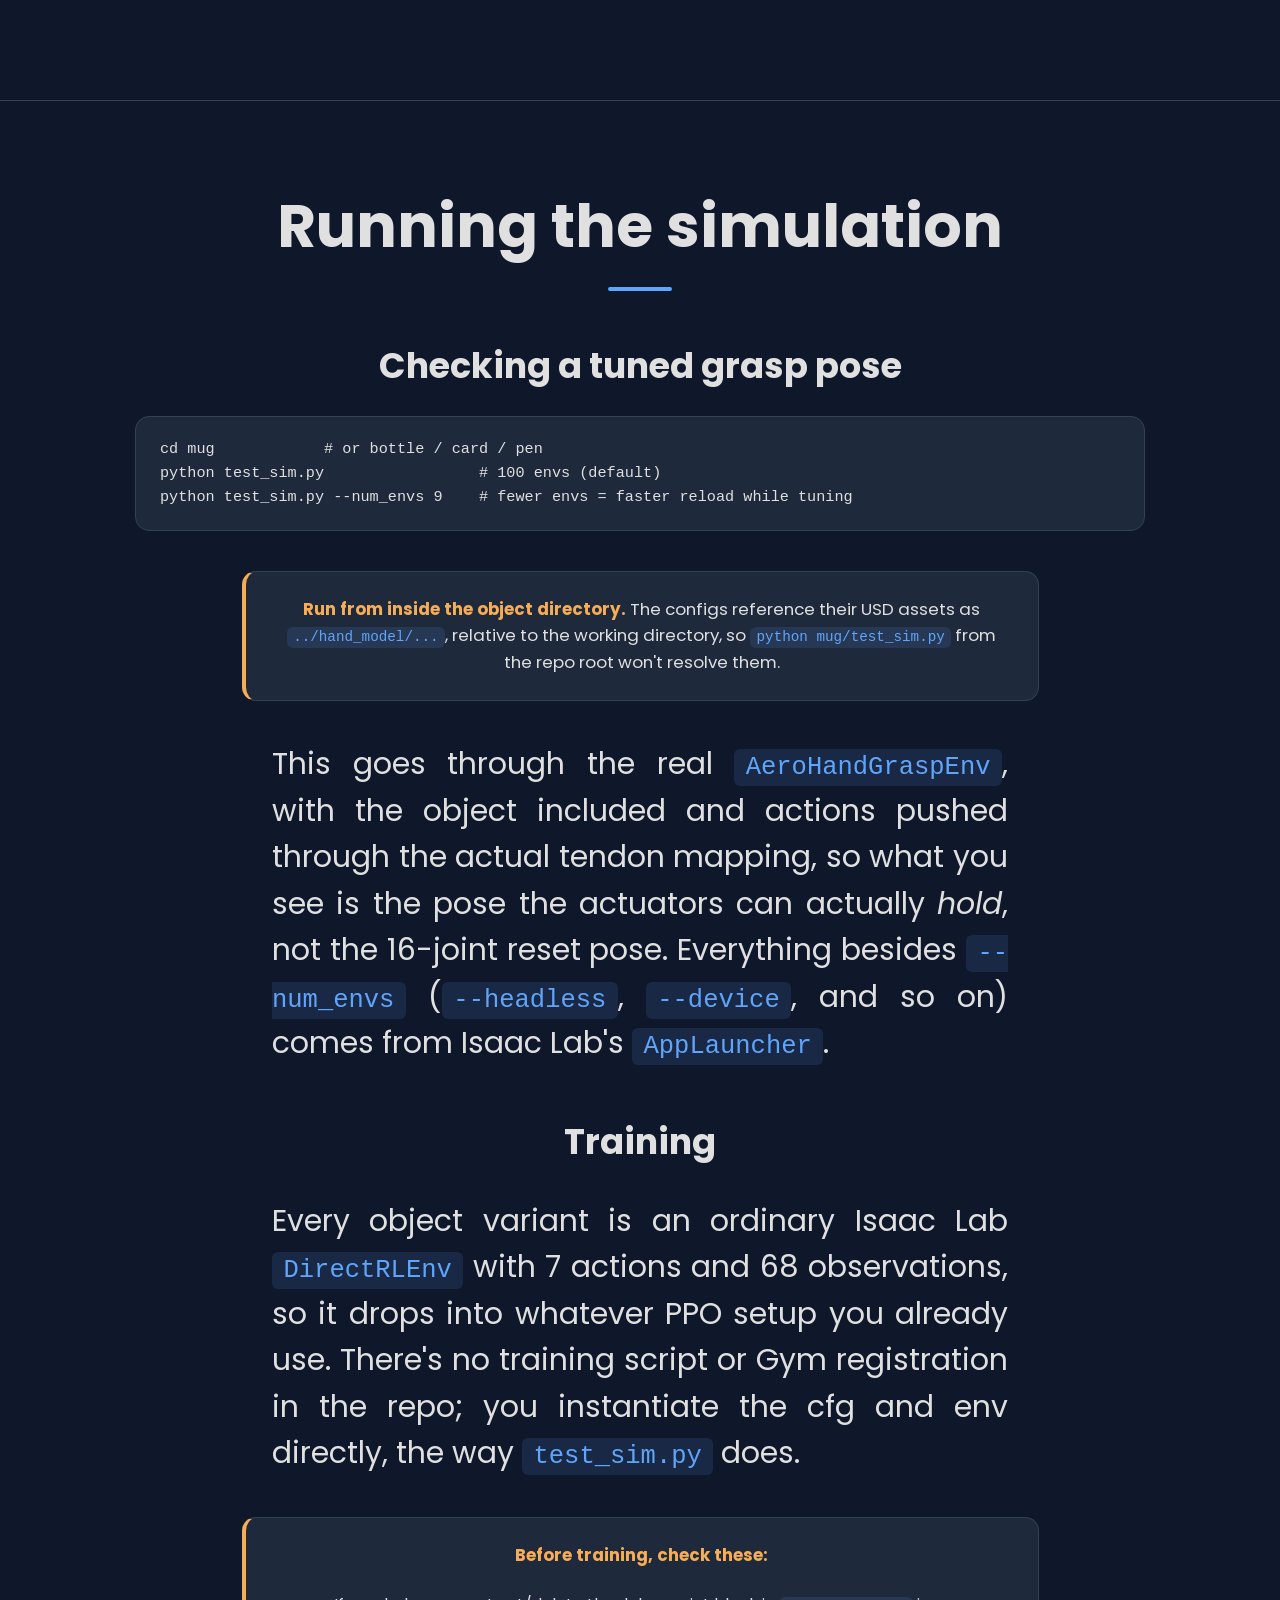
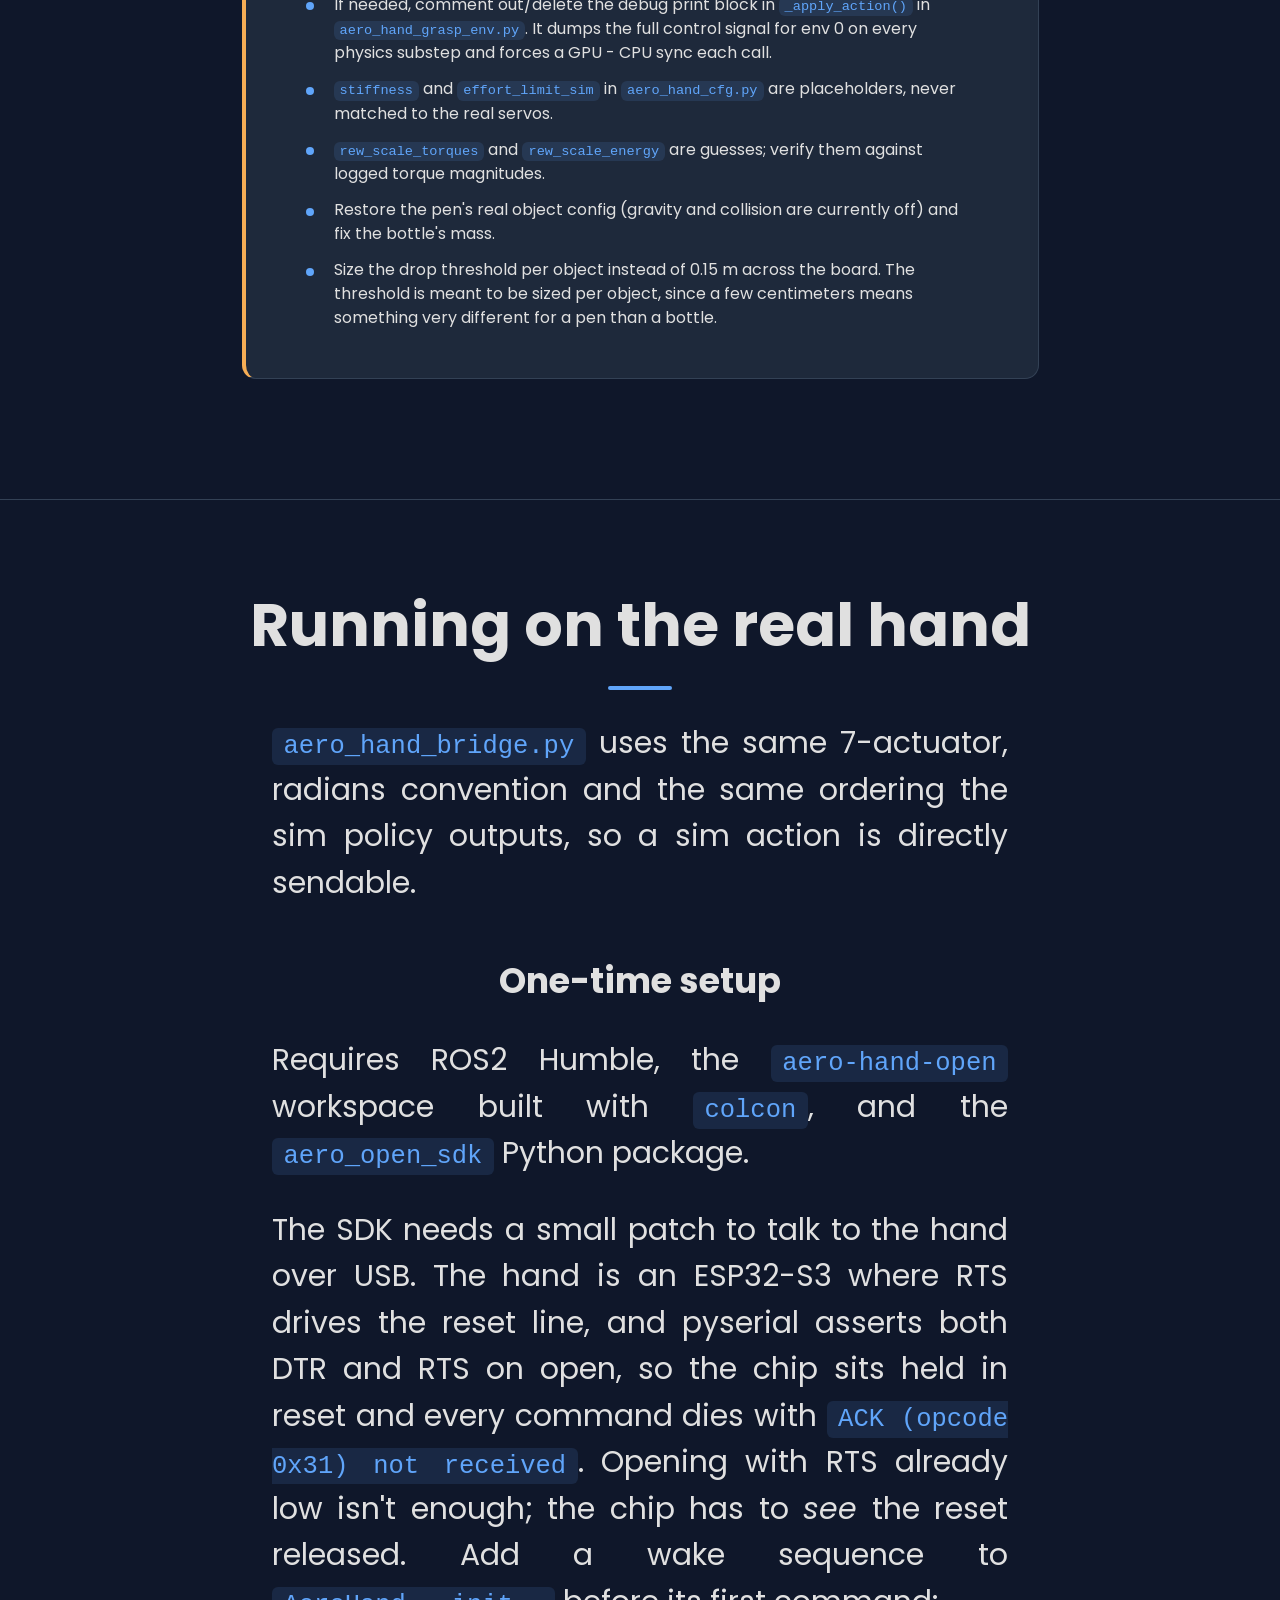
==== commit 14193c91: "Change website content" ====
--- a/website/index.html
+++ b/website/index.html
@@ -51,16 +51,16 @@
                         Lab)</span></p>
                 <ul class="credits-people">
                     <li>
-                        <span class="credits-role">Supervising professor</span>
-                        <span class="credits-name">Dr. Jun Jin</span>
+                        <span class="credits-role">Developed by</span>
+                        <span class="credits-name">Hao Cheng</span>
                     </li>
                     <li>
                         <span class="credits-role">Collaboration &amp; guidance</span>
                         <span class="credits-name">Xirui Shi</span>
                     </li>
                     <li>
-                        <span class="credits-role">Developed by</span>
-                        <span class="credits-name">Hao Cheng</span>
+                        <span class="credits-role">Supervising professor</span>
+                        <span class="credits-name">Dr. Jun Jin</span>
                     </li>
                 </ul>
             </div>
